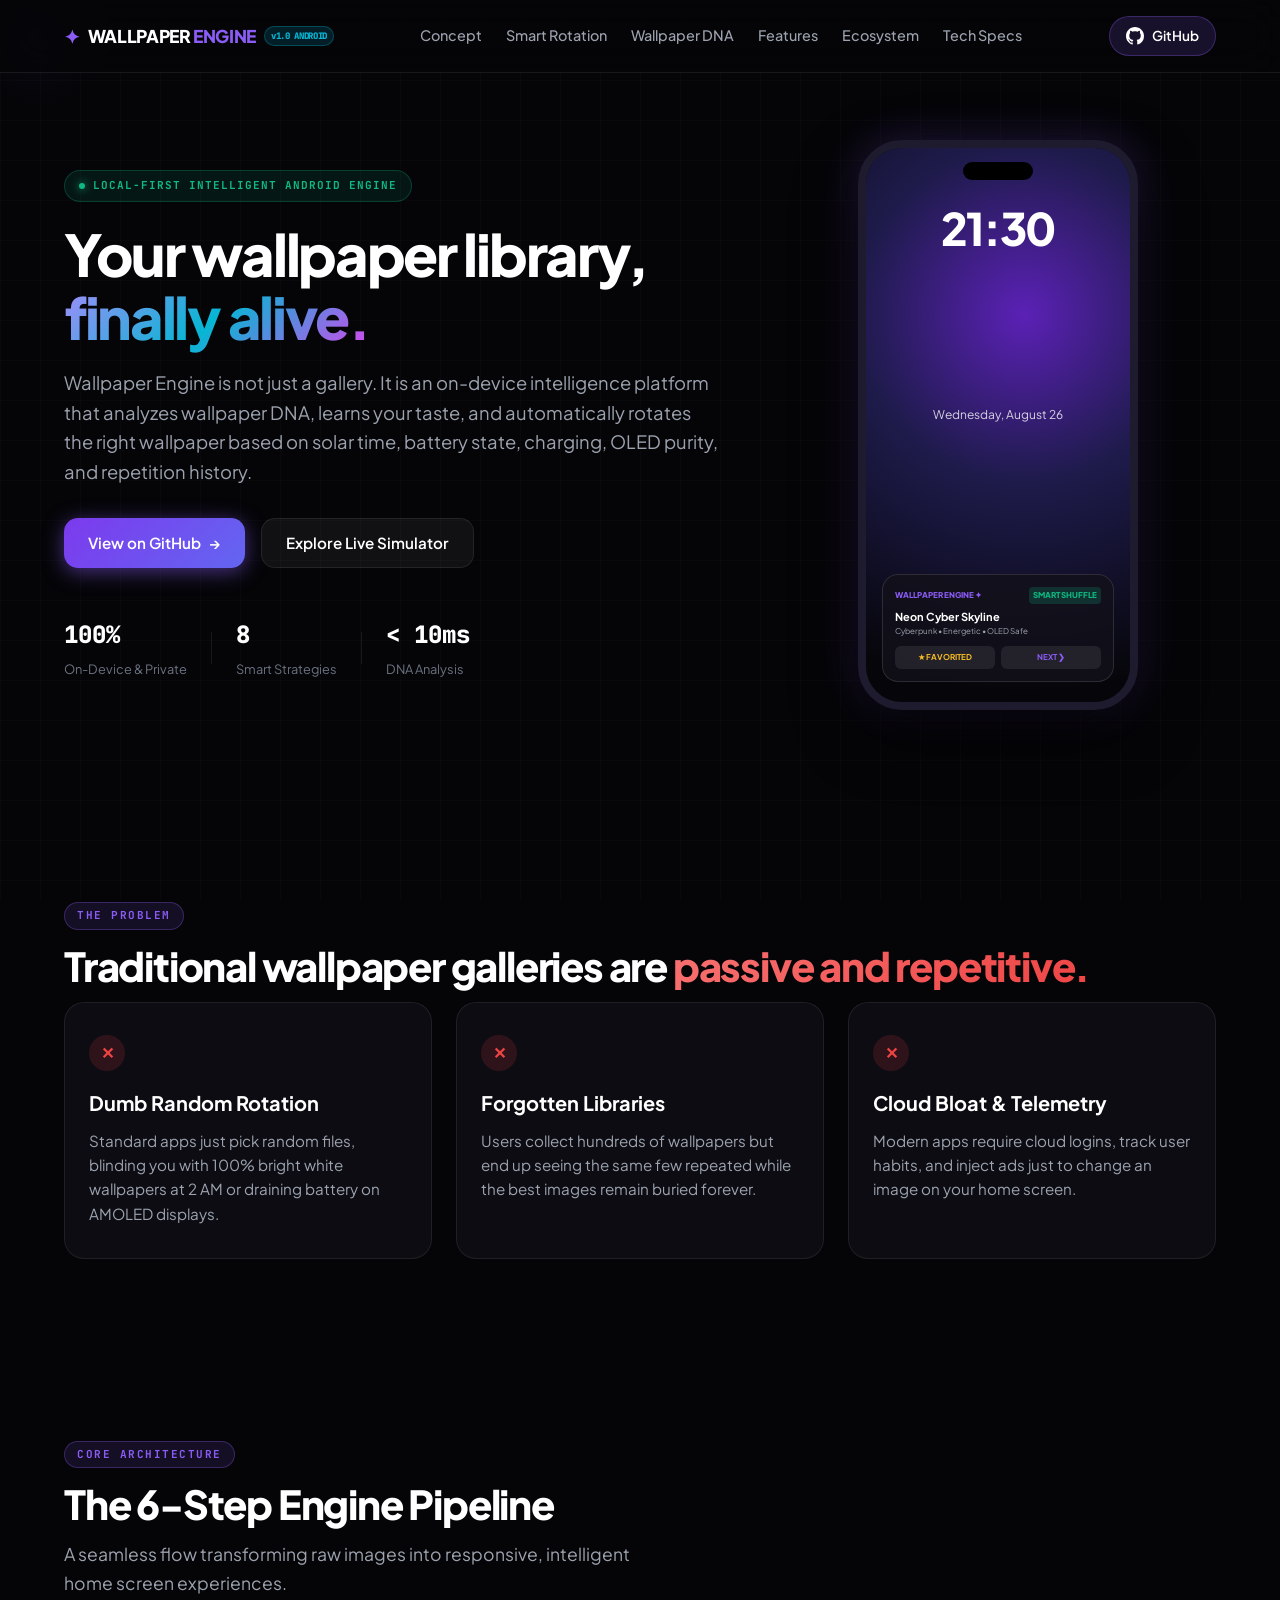
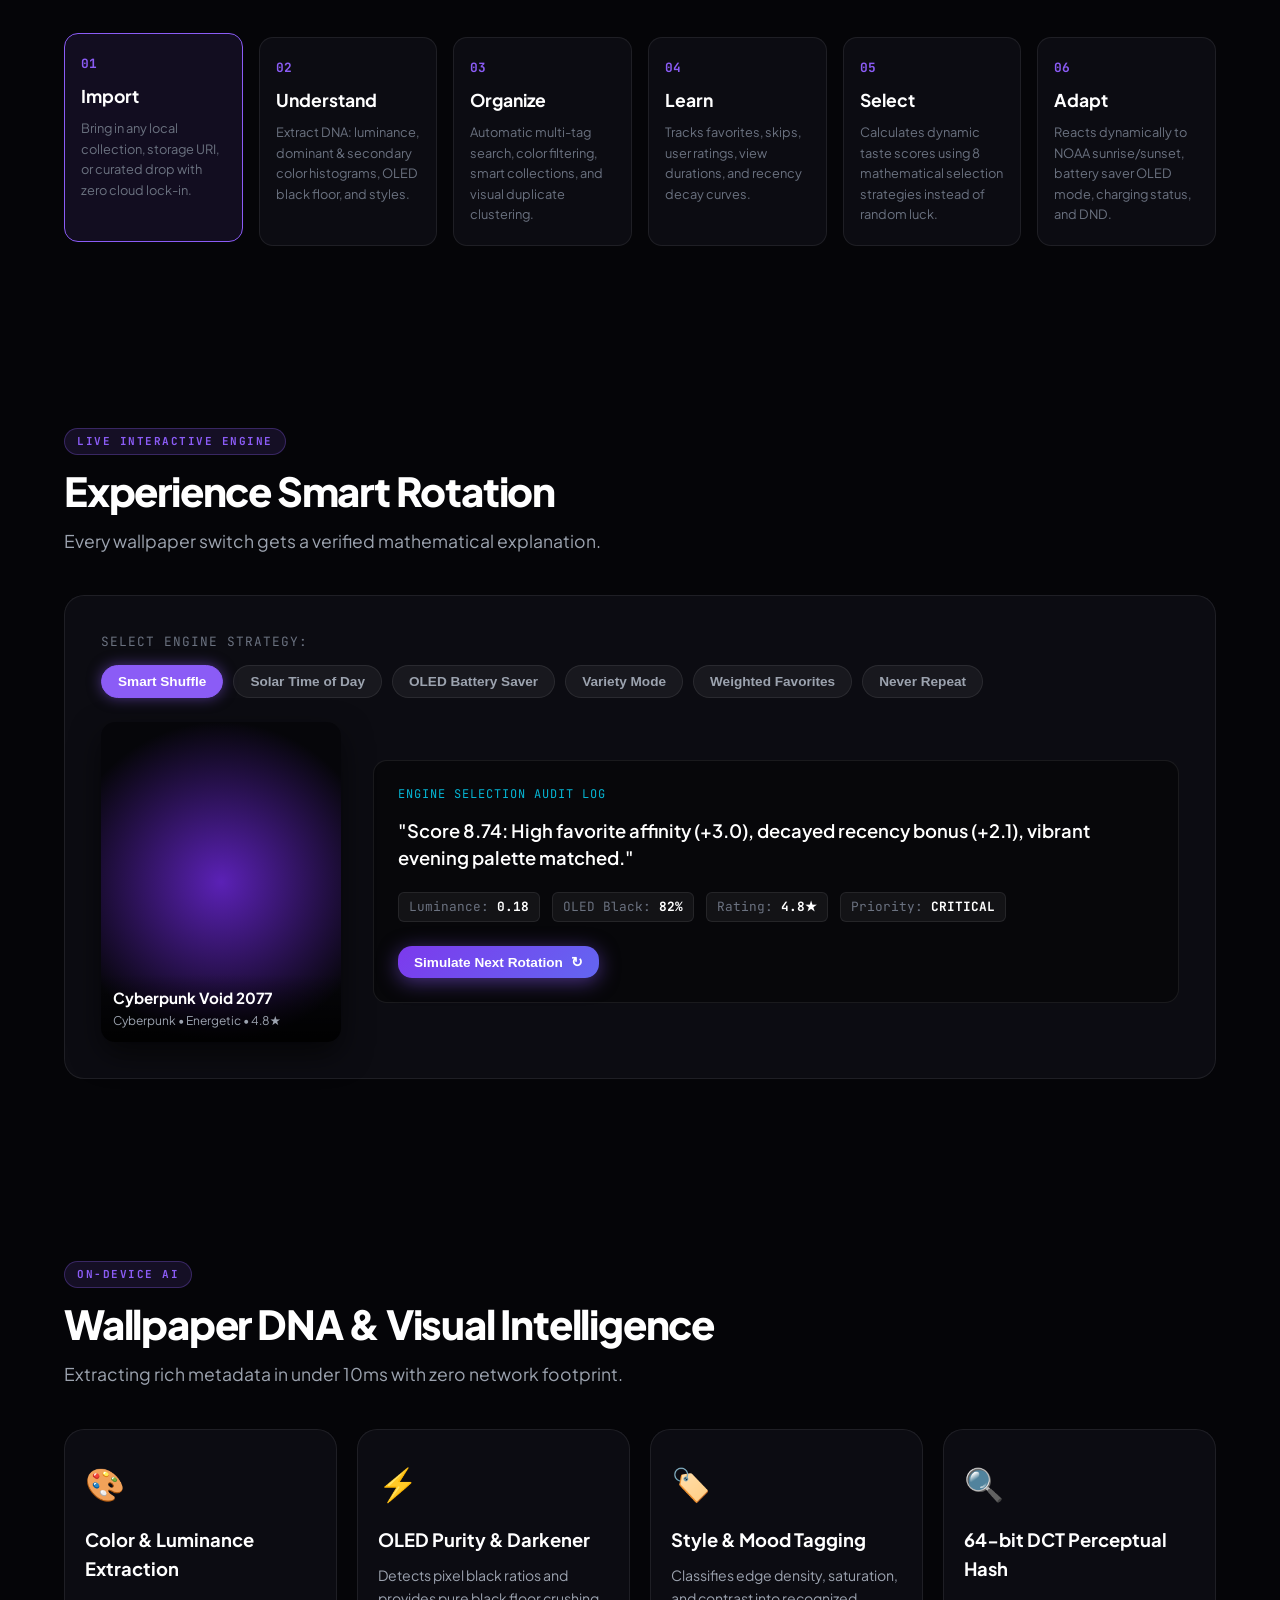
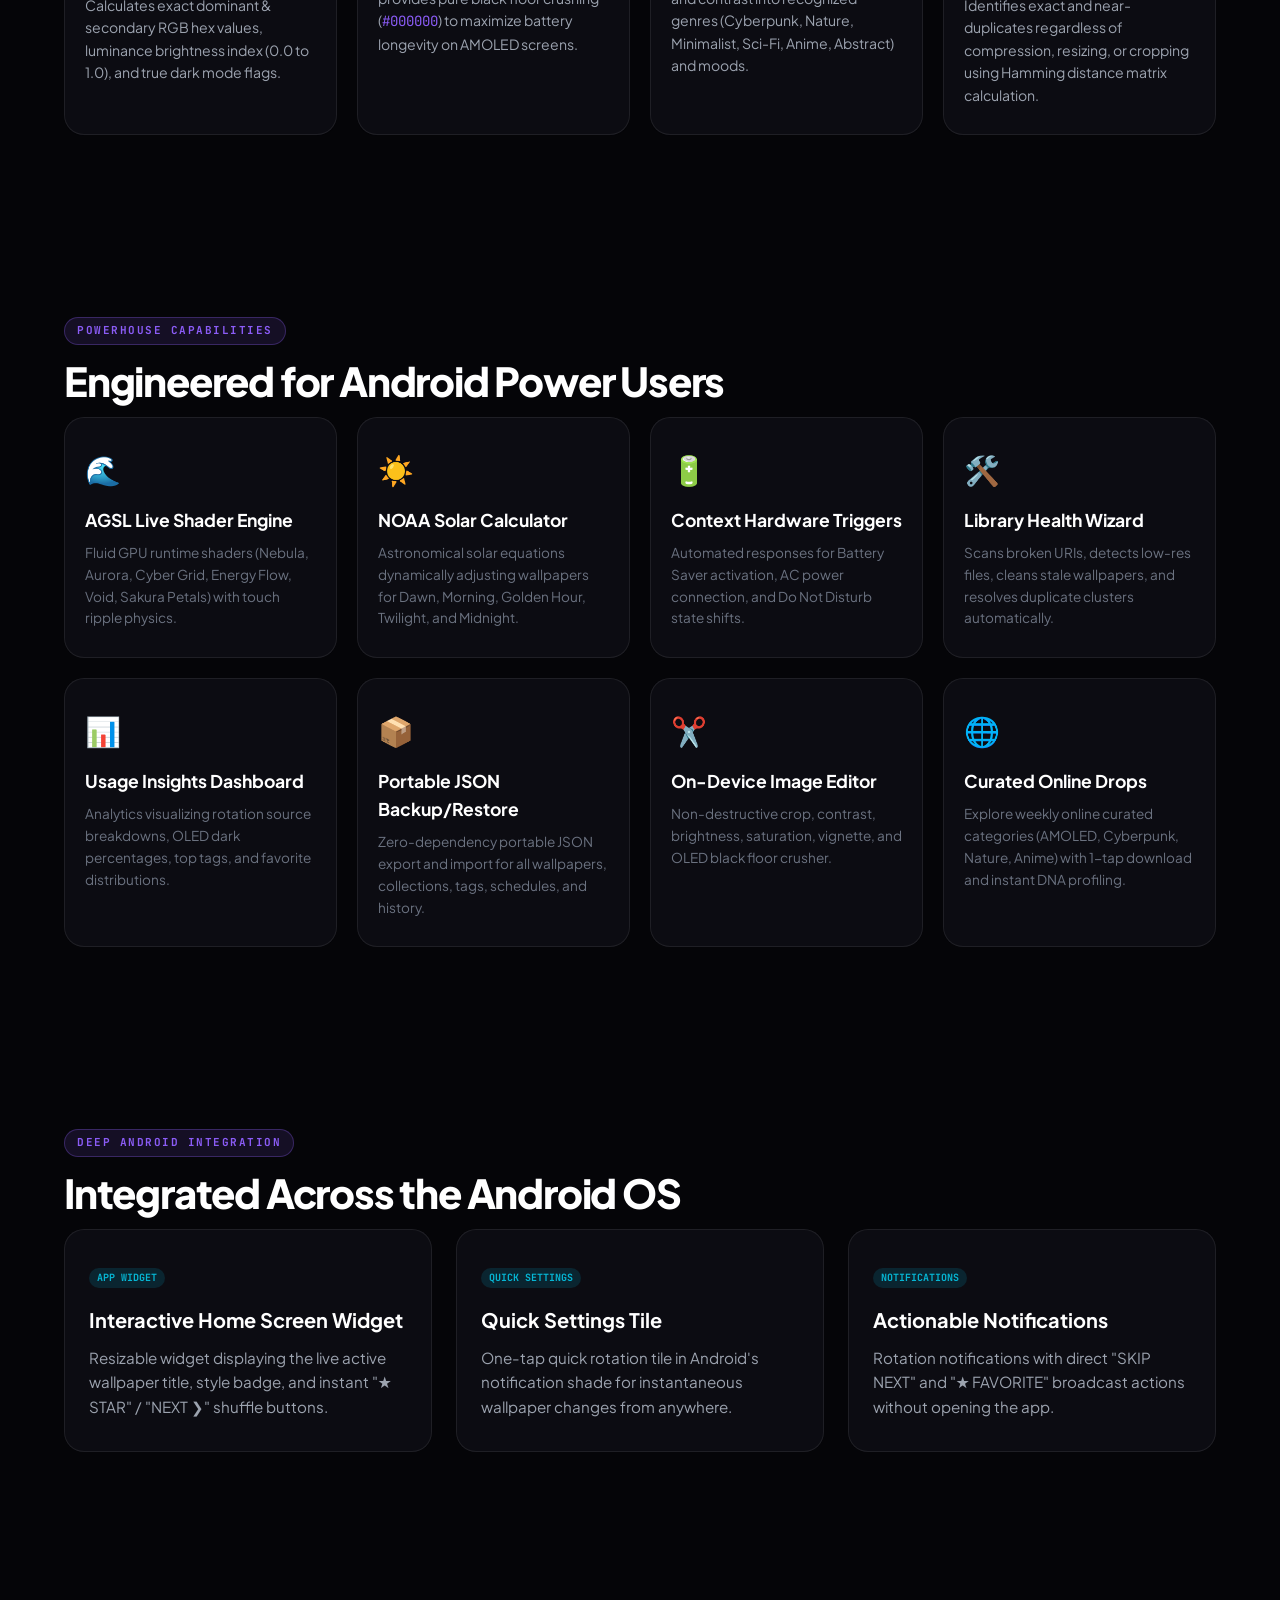
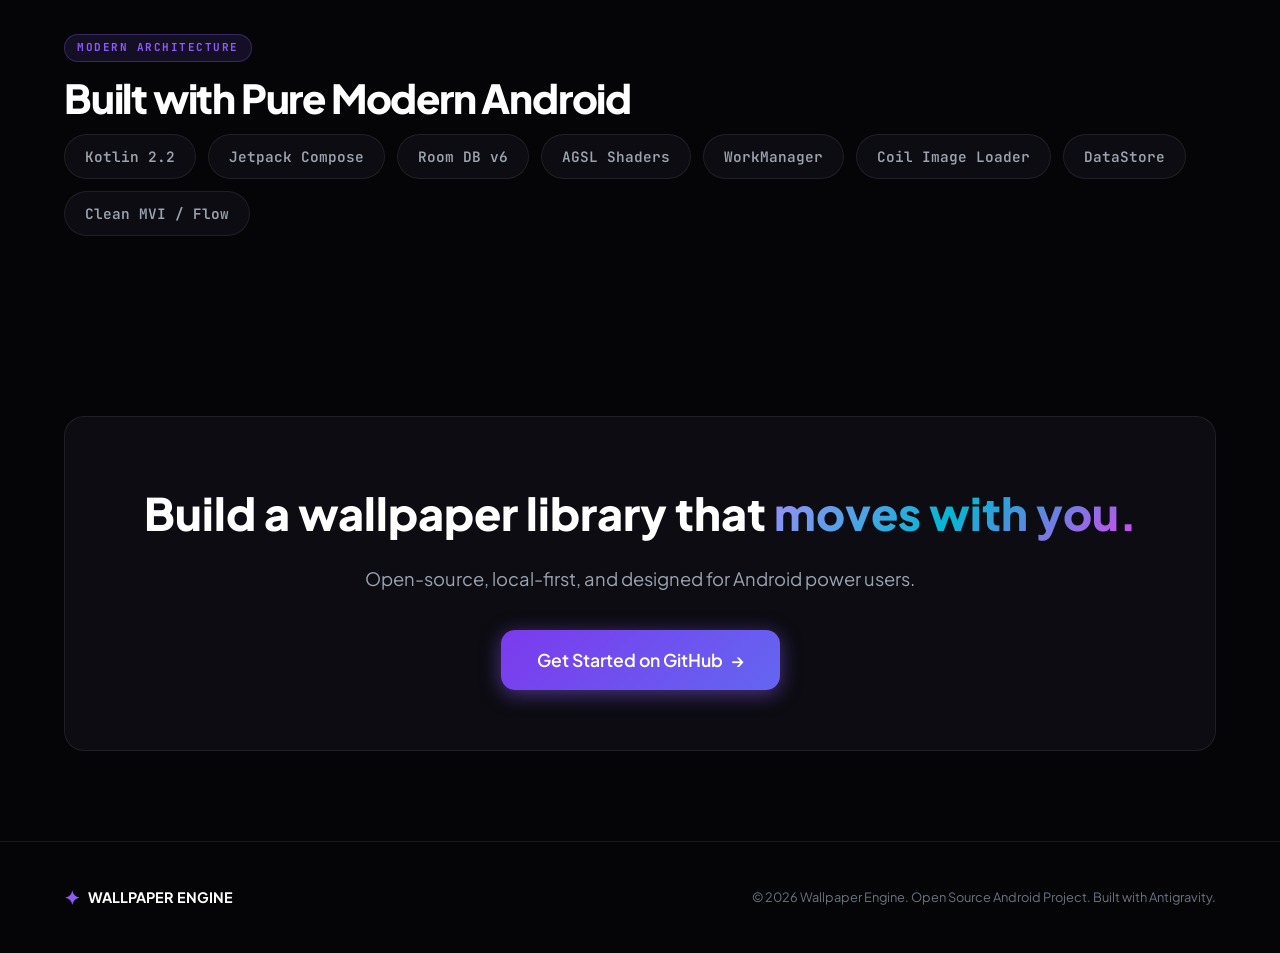
==== website/index.html @ 234ceede "feat: add premium landing website in /website & /docs and on-device editor in Detail screen" ====
<!DOCTYPE html>
<html lang="en">
<head>
    <meta charset="UTF-8">
    <meta name="viewport" content="width=device-width, initial-scale=1.0">
    <title>Wallpaper Engine ✦ Smart Android Wallpaper Automation</title>
    <meta name="description" content="A smart, local-first wallpaper automation engine for Android. Your wallpaper library, finally alive.">
    <link rel="stylesheet" href="styles.css">
    <link rel="preconnect" href="https://fonts.googleapis.com">
    <link rel="preconnect" href="https://fonts.gstatic.com" crossorigin>
    <link href="https://fonts.googleapis.com/css2?family=Plus+Jakarta+Sans:wght@300;400;500;600;700;800&family=JetBrains+Mono:wght@400;500;700&display=swap" rel="stylesheet">
</head>
<body>
    <!-- Background Canvas Shader -->
    <canvas id="bg-canvas"></canvas>
    <div class="grid-overlay"></div>

    <!-- Navigation Header -->
    <header class="navbar">
        <div class="nav-container">
            <a href="#" class="brand">
                <span class="brand-icon">✦</span>
                <span class="brand-text">WALLPAPER <span class="accent-text">ENGINE</span></span>
                <span class="badge-pill">v1.0 ANDROID</span>
            </a>
            <nav class="nav-links">
                <a href="#concept">Concept</a>
                <a href="#simulator">Smart Rotation</a>
                <a href="#dna">Wallpaper DNA</a>
                <a href="#features">Features</a>
                <a href="#ecosystem">Ecosystem</a>
                <a href="#tech">Tech Specs</a>
            </nav>
            <div class="nav-actions">
                <a href="https://github.com/akshar/wallEngine" target="_blank" class="btn btn-nav">
                    <svg width="18" height="18" viewBox="0 0 24 24" fill="currentColor">
                        <path d="M12 0C5.37 0 0 5.37 0 12c0 5.31 3.435 9.795 8.205 11.385.6.105.825-.255.825-.57 0-.285-.015-1.23-.015-2.235-3.015.555-3.795-.735-4.035-1.41-.135-.345-.72-1.41-1.23-1.695-.42-.225-1.02-.78-.015-.795.945-.015 1.62.87 1.845 1.23 1.08 1.815 2.805 1.305 3.495.99.105-.78.42-1.305.765-1.605-2.67-.3-5.46-1.335-5.46-5.925 0-1.305.465-2.385 1.23-3.225-.12-.3-.54-1.53.12-3.18 0 0 1.005-.315 3.3 1.23.96-.27 1.98-.405 3-.405s2.04.135 3 .405c2.295-1.56 3.3-1.23 3.3-1.23.66 1.65.24 2.88.12 3.18.765.84 1.23 1.905 1.23 3.225 0 4.605-2.805 5.625-5.475 5.925.435.375.81 1.095.81 2.22 0 1.605-.015 2.895-.015 3.3 0 .315.225.69.825.57A12.02 12.02 0 0024 12c0-6.63-5.37-12-12-12z"/>
                    </svg>
                    <span>GitHub</span>
                </a>
            </div>
        </div>
    </header>

    <main>
        <!-- Hero Section -->
        <section class="hero-section">
            <div class="hero-container">
                <div class="hero-text-col">
                    <div class="hero-pill">
                        <span class="pulse-dot"></span>
                        LOCAL-FIRST INTELLIGENT ANDROID ENGINE
                    </div>
                    <h1 class="hero-title">
                        Your wallpaper library, <span class="gradient-text">finally alive.</span>
                    </h1>
                    <p class="hero-subtitle">
                        Wallpaper Engine is not just a gallery. It is an on-device intelligence platform that analyzes wallpaper DNA, learns your taste, and automatically rotates the right wallpaper based on solar time, battery state, charging, OLED purity, and repetition history.
                    </p>
                    <div class="hero-cta-group">
                        <a href="https://github.com/akshar/wallEngine" target="_blank" class="btn btn-primary">
                            <span>View on GitHub</span>
                            <span class="btn-arrow">→</span>
                        </a>
                        <a href="#simulator" class="btn btn-secondary">
                            <span>Explore Live Simulator</span>
                        </a>
                    </div>
                    <div class="hero-metric-row">
                        <div class="metric-item">
                            <span class="metric-val">100%</span>
                            <span class="metric-lbl">On-Device & Private</span>
                        </div>
                        <div class="metric-divider"></div>
                        <div class="metric-item">
                            <span class="metric-val">8</span>
                            <span class="metric-lbl">Smart Strategies</span>
                        </div>
                        <div class="metric-divider"></div>
                        <div class="metric-item">
                            <span class="metric-val">&lt; 10ms</span>
                            <span class="metric-lbl">DNA Analysis</span>
                        </div>
                    </div>
                </div>

                <div class="hero-mockup-col">
                    <div class="phone-frame">
                        <div class="phone-speaker"></div>
                        <div class="phone-camera"></div>
                        <div class="phone-screen" id="hero-screen">
                            <div class="screen-wallpaper" id="screen-wallpaper-bg"></div>
                            <div class="screen-content">
                                <div class="screen-clock" id="screen-clock">21:30</div>
                                <div class="screen-date" id="screen-date">Wednesday, August 26</div>
                                <div class="screen-widget-preview">
                                    <div class="widget-top">
                                        <span class="widget-title">WALLPAPER ENGINE ✦</span>
                                        <span class="widget-badge" id="widget-strategy-badge">SMART SHUFFLE</span>
                                    </div>
                                    <div class="widget-name" id="hero-wall-title">Neon Cyber Skyline</div>
                                    <div class="widget-sub" id="hero-wall-sub">Cyberpunk • Energetic • OLED Safe</div>
                                    <div class="widget-btn-row">
                                        <div class="widget-btn">★ FAVORITED</div>
                                        <div class="widget-btn accent">NEXT ❯</div>
                                    </div>
                                </div>
                            </div>
                        </div>
                        <div class="phone-glare"></div>
                    </div>
                </div>
            </div>
        </section>

        <!-- Problem Section -->
        <section class="problem-section">
            <div class="container">
                <div class="section-badge">THE PROBLEM</div>
                <h2 class="section-title">Traditional wallpaper galleries are <span class="gradient-red">passive and repetitive.</span></h2>
                <div class="problem-grid">
                    <div class="glass-card problem-card">
                        <div class="card-icon red">✕</div>
                        <h3>Dumb Random Rotation</h3>
                        <p>Standard apps just pick random files, blinding you with 100% bright white wallpapers at 2 AM or draining battery on AMOLED displays.</p>
                    </div>
                    <div class="glass-card problem-card">
                        <div class="card-icon red">✕</div>
                        <h3>Forgotten Libraries</h3>
                        <p>Users collect hundreds of wallpapers but end up seeing the same few repeated while the best images remain buried forever.</p>
                    </div>
                    <div class="glass-card problem-card">
                        <div class="card-icon red">✕</div>
                        <h3>Cloud Bloat & Telemetry</h3>
                        <p>Modern apps require cloud logins, track user habits, and inject ads just to change an image on your home screen.</p>
                    </div>
                </div>
            </div>
        </section>

        <!-- Core Concept Pipeline -->
        <section id="concept" class="concept-section">
            <div class="container">
                <div class="section-badge">CORE ARCHITECTURE</div>
                <h2 class="section-title">The 6-Step Engine Pipeline</h2>
                <p class="section-sub">A seamless flow transforming raw images into responsive, intelligent home screen experiences.</p>
                <div class="pipeline-grid">
                    <div class="pipeline-step active">
                        <div class="step-num">01</div>
                        <h3>Import</h3>
                        <p>Bring in any local collection, storage URI, or curated drop with zero cloud lock-in.</p>
                    </div>
                    <div class="pipeline-step">
                        <div class="step-num">02</div>
                        <h3>Understand</h3>
                        <p>Extract DNA: luminance, dominant & secondary color histograms, OLED black floor, and styles.</p>
                    </div>
                    <div class="pipeline-step">
                        <div class="step-num">03</div>
                        <h3>Organize</h3>
                        <p>Automatic multi-tag search, color filtering, smart collections, and visual duplicate clustering.</p>
                    </div>
                    <div class="pipeline-step">
                        <div class="step-num">04</div>
                        <h3>Learn</h3>
                        <p>Tracks favorites, skips, user ratings, view durations, and recency decay curves.</p>
                    </div>
                    <div class="pipeline-step">
                        <div class="step-num">05</div>
                        <h3>Select</h3>
                        <p>Calculates dynamic taste scores using 8 mathematical selection strategies instead of random luck.</p>
                    </div>
                    <div class="pipeline-step">
                        <div class="step-num">06</div>
                        <h3>Adapt</h3>
                        <p>Reacts dynamically to NOAA sunrise/sunset, battery saver OLED mode, charging status, and DND.</p>
                    </div>
                </div>
            </div>
        </section>

        <!-- Interactive Smart Rotation Simulator -->
        <section id="simulator" class="simulator-section">
            <div class="container">
                <div class="section-badge">LIVE INTERACTIVE ENGINE</div>
                <h2 class="section-title">Experience Smart Rotation</h2>
                <p class="section-sub">Every wallpaper switch gets a verified mathematical explanation.</p>

                <div class="simulator-box glass-card">
                    <div class="sim-controls">
                        <div class="sim-label">SELECT ENGINE STRATEGY:</div>
                        <div class="strategy-chips" id="strategy-chips">
                            <button class="strat-chip active" data-strat="SMART_SHUFFLE">Smart Shuffle</button>
                            <button class="strat-chip" data-strat="TIME_OF_DAY">Solar Time of Day</button>
                            <button class="strat-chip" data-strat="BATTERY_SAVER">OLED Battery Saver</button>
                            <button class="strat-chip" data-strat="VARIETY">Variety Mode</button>
                            <button class="strat-chip" data-strat="WEIGHTED_FAVORITES">Weighted Favorites</button>
                            <button class="strat-chip" data-strat="NEVER_REPEAT">Never Repeat</button>
                        </div>
                    </div>

                    <div class="sim-display">
                        <div class="sim-wallpaper-card" id="sim-wall-card">
                            <div class="sim-img-wrapper" id="sim-img-bg"></div>
                            <div class="sim-card-info">
                                <div class="sim-title" id="sim-title">Cyberpunk Void 2077</div>
                                <div class="sim-tags" id="sim-tags">Cyberpunk • Energetic • 4.8★</div>
                            </div>
                        </div>

                        <div class="sim-audit-log">
                            <div class="audit-header">ENGINE SELECTION AUDIT LOG</div>
                            <div class="audit-reason" id="sim-reason">
                                "Score 8.74: High favorite affinity (+3.0), decayed recency bonus (+2.1), vibrant evening palette matched."
                            </div>
                            <div class="audit-metrics" id="sim-metrics">
                                <div class="metric-pill"><span>Luminance:</span> <strong id="sim-lum">0.18</strong></div>
                                <div class="metric-pill"><span>OLED Black:</span> <strong id="sim-oled">82%</strong></div>
                                <div class="metric-pill"><span>Rating:</span> <strong id="sim-rate">4.8★</strong></div>
                                <div class="metric-pill"><span>Priority:</span> <strong id="sim-prio">CRITICAL</strong></div>
                            </div>
                            <button class="btn btn-primary btn-sm" id="btn-sim-rotate">
                                <span>Simulate Next Rotation</span>
                                <span>↻</span>
                            </button>
                        </div>
                    </div>
                </div>
            </div>
        </section>

        <!-- Wallpaper DNA Showcase -->
        <section id="dna" class="dna-section">
            <div class="container">
                <div class="section-badge">ON-DEVICE AI</div>
                <h2 class="section-title">Wallpaper DNA & Visual Intelligence</h2>
                <p class="section-sub">Extracting rich metadata in under 10ms with zero network footprint.</p>

                <div class="dna-showcase-grid">
                    <div class="glass-card dna-feature-card">
                        <div class="dna-icon">🎨</div>
                        <h3>Color & Luminance Extraction</h3>
                        <p>Calculates exact dominant & secondary RGB hex values, luminance brightness index (0.0 to 1.0), and true dark mode flags.</p>
                    </div>
                    <div class="glass-card dna-feature-card">
                        <div class="dna-icon">⚡</div>
                        <h3>OLED Purity & Darkener</h3>
                        <p>Detects pixel black ratios and provides pure black floor crushing (<span class="code">#000000</span>) to maximize battery longevity on AMOLED screens.</p>
                    </div>
                    <div class="glass-card dna-feature-card">
                        <div class="dna-icon">🏷️</div>
                        <h3>Style & Mood Tagging</h3>
                        <p>Classifies edge density, saturation, and contrast into recognized genres (Cyberpunk, Nature, Minimalist, Sci-Fi, Anime, Abstract) and moods.</p>
                    </div>
                    <div class="glass-card dna-feature-card">
                        <div class="dna-icon">🔍</div>
                        <h3>64-bit DCT Perceptual Hash</h3>
                        <p>Identifies exact and near-duplicates regardless of compression, resizing, or cropping using Hamming distance matrix calculation.</p>
                    </div>
                </div>
            </div>
        </section>

        <!-- Feature Grid (All 11 Phases) -->
        <section id="features" class="features-section">
            <div class="container">
                <div class="section-badge">POWERHOUSE CAPABILITIES</div>
                <h2 class="section-title">Engineered for Android Power Users</h2>
                <div class="features-grid">
                    <div class="glass-card feature-tile">
                        <div class="tile-icon">🌊</div>
                        <h4>AGSL Live Shader Engine</h4>
                        <p>Fluid GPU runtime shaders (Nebula, Aurora, Cyber Grid, Energy Flow, Void, Sakura Petals) with touch ripple physics.</p>
                    </div>
                    <div class="glass-card feature-tile">
                        <div class="tile-icon">☀️</div>
                        <h4>NOAA Solar Calculator</h4>
                        <p>Astronomical solar equations dynamically adjusting wallpapers for Dawn, Morning, Golden Hour, Twilight, and Midnight.</p>
                    </div>
                    <div class="glass-card feature-tile">
                        <div class="tile-icon">🔋</div>
                        <h4>Context Hardware Triggers</h4>
                        <p>Automated responses for Battery Saver activation, AC power connection, and Do Not Disturb state shifts.</p>
                    </div>
                    <div class="glass-card feature-tile">
                        <div class="tile-icon">🛠️</div>
                        <h4>Library Health Wizard</h4>
                        <p>Scans broken URIs, detects low-res files, cleans stale wallpapers, and resolves duplicate clusters automatically.</p>
                    </div>
                    <div class="glass-card feature-tile">
                        <div class="tile-icon">📊</div>
                        <h4>Usage Insights Dashboard</h4>
                        <p>Analytics visualizing rotation source breakdowns, OLED dark percentages, top tags, and favorite distributions.</p>
                    </div>
                    <div class="glass-card feature-tile">
                        <div class="tile-icon">📦</div>
                        <h4>Portable JSON Backup/Restore</h4>
                        <p>Zero-dependency portable JSON export and import for all wallpapers, collections, tags, schedules, and history.</p>
                    </div>
                    <div class="glass-card feature-tile">
                        <div class="tile-icon">✂️</div>
                        <h4>On-Device Image Editor</h4>
                        <p>Non-destructive crop, contrast, brightness, saturation, vignette, and OLED black floor crusher.</p>
                    </div>
                    <div class="glass-card feature-tile">
                        <div class="tile-icon">🌐</div>
                        <h4>Curated Online Drops</h4>
                        <p>Explore weekly online curated categories (AMOLED, Cyberpunk, Nature, Anime) with 1-tap download and instant DNA profiling.</p>
                    </div>
                </div>
            </div>
        </section>

        <!-- Android Ecosystem Section -->
        <section id="ecosystem" class="ecosystem-section">
            <div class="container">
                <div class="section-badge">DEEP ANDROID INTEGRATION</div>
                <h2 class="section-title">Integrated Across the Android OS</h2>
                <div class="eco-grid">
                    <div class="glass-card eco-card">
                        <div class="eco-badge">APP WIDGET</div>
                        <h3>Interactive Home Screen Widget</h3>
                        <p>Resizable widget displaying the live active wallpaper title, style badge, and instant "★ STAR" / "NEXT ❯" shuffle buttons.</p>
                    </div>
                    <div class="glass-card eco-card">
                        <div class="eco-badge">QUICK SETTINGS</div>
                        <h3>Quick Settings Tile</h3>
                        <p>One-tap quick rotation tile in Android's notification shade for instantaneous wallpaper changes from anywhere.</p>
                    </div>
                    <div class="glass-card eco-card">
                        <div class="eco-badge">NOTIFICATIONS</div>
                        <h3>Actionable Notifications</h3>
                        <p>Rotation notifications with direct "SKIP NEXT" and "★ FAVORITE" broadcast actions without opening the app.</p>
                    </div>
                </div>
            </div>
        </section>

        <!-- Technical Stack -->
        <section id="tech" class="tech-section">
            <div class="container">
                <div class="section-badge">MODERN ARCHITECTURE</div>
                <h2 class="section-title">Built with Pure Modern Android</h2>
                <div class="tech-badges-row">
                    <div class="tech-pill">Kotlin 2.2</div>
                    <div class="tech-pill">Jetpack Compose</div>
                    <div class="tech-pill">Room DB v6</div>
                    <div class="tech-pill">AGSL Shaders</div>
                    <div class="tech-pill">WorkManager</div>
                    <div class="tech-pill">Coil Image Loader</div>
                    <div class="tech-pill">DataStore</div>
                    <div class="tech-pill">Clean MVI / Flow</div>
                </div>
            </div>
        </section>

        <!-- Final CTA -->
        <section class="cta-section">
            <div class="container">
                <div class="cta-box glass-card">
                    <h2 class="cta-title">Build a wallpaper library that <span class="gradient-text">moves with you.</span></h2>
                    <p class="cta-sub">Open-source, local-first, and designed for Android power users.</p>
                    <div class="cta-btn-group">
                        <a href="https://github.com/akshar/wallEngine" target="_blank" class="btn btn-primary btn-large">
                            <span>Get Started on GitHub</span>
                            <span class="btn-arrow">→</span>
                        </a>
                    </div>
                </div>
            </div>
        </section>
    </main>

    <!-- Footer -->
    <footer class="footer">
        <div class="container footer-content">
            <div class="footer-brand">
                <span class="brand-icon">✦</span>
                <span>WALLPAPER ENGINE</span>
            </div>
            <p class="footer-copy">© 2026 Wallpaper Engine. Open Source Android Project. Built with Antigravity.</p>
        </div>
    </footer>

    <script src="app.js"></script>
</body>
</html>
---- website/styles.css ----
/* -------------------------------------------------------------
 * Wallpaper Engine — Premium OLED Landing Page Styles
 * Design: Nothing OS meets Raycast meets Dark Android Gallery
 * ----------------------------------------------------------- */

:root {
    --bg-primary: #050508;
    --bg-surface: rgba(18, 17, 26, 0.65);
    --bg-surface-elevated: rgba(28, 25, 42, 0.75);
    --border-subtle: rgba(255, 255, 255, 0.08);
    --border-glow: rgba(139, 92, 246, 0.35);
    
    --primary: #8B5CF6;
    --primary-glow: rgba(139, 92, 246, 0.5);
    --cyan: #06B6D4;
    --magenta: #D946EF;
    --emerald: #10B981;
    --red: #EF4444;
    
    --text-primary: #FFFFFF;
    --text-secondary: #9CA3AF;
    --text-muted: #6B7280;
    
    --font-main: 'Plus Jakarta Sans', -apple-system, BlinkMacSystemFont, 'Segoe UI', Roboto, sans-serif;
    --font-mono: 'JetBrains Mono', monospace;
    
    --radius-sm: 8px;
    --radius-md: 14px;
    --radius-lg: 20px;
    --radius-xl: 28px;
}

* {
    margin: 0;
    padding: 0;
    box-sizing: border-box;
}

html {
    scroll-behavior: smooth;
    font-family: var(--font-main);
    background-color: var(--bg-primary);
    color: var(--text-primary);
    overflow-x: hidden;
}

body {
    position: relative;
    min-height: 100vh;
    line-height: 1.6;
}

/* Background Canvas & Grid Overlay */
#bg-canvas {
    position: fixed;
    top: 0;
    left: 0;
    width: 100vw;
    height: 100vh;
    z-index: -2;
    pointer-events: none;
}

.grid-overlay {
    position: fixed;
    top: 0;
    left: 0;
    width: 100vw;
    height: 100vh;
    background-image: 
        linear-gradient(rgba(255, 255, 255, 0.02) 1px, transparent 1px),
        linear-gradient(90deg, rgba(255, 255, 255, 0.02) 1px, transparent 1px);
    background-size: 40px 40px;
    z-index: -1;
    pointer-events: none;
}

/* Container */
.container {
    max-width: 1200px;
    margin: 0 auto;
    padding: 0 24px;
}

/* Typography & Badges */
.gradient-text {
    background: linear-gradient(135deg, #A78BFA 0%, #06B6D4 50%, #D946EF 100%);
    -webkit-background-clip: text;
    -webkit-text-fill-color: transparent;
}

.gradient-red {
    background: linear-gradient(135deg, #F87171 0%, #EF4444 100%);
    -webkit-background-clip: text;
    -webkit-text-fill-color: transparent;
}

.accent-text {
    color: var(--primary);
}

.section-badge {
    display: inline-block;
    font-family: var(--font-mono);
    font-size: 11px;
    font-weight: 700;
    letter-spacing: 1.5px;
    color: var(--primary);
    background: rgba(139, 92, 246, 0.12);
    border: 1px solid rgba(139, 92, 246, 0.3);
    padding: 4px 12px;
    border-radius: 20px;
    margin-bottom: 12px;
}

.section-title {
    font-size: 2.5rem;
    font-weight: 800;
    letter-spacing: -0.03em;
    margin-bottom: 12px;
    line-height: 1.2;
}

.section-sub {
    color: var(--text-secondary);
    font-size: 1.1rem;
    max-width: 600px;
    margin-bottom: 40px;
}

/* Glass Card */
.glass-card {
    background: var(--bg-surface);
    backdrop-filter: blur(16px);
    -webkit-backdrop-filter: blur(16px);
    border: 1px solid var(--border-subtle);
    border-radius: var(--radius-lg);
    transition: all 0.3s cubic-bezier(0.16, 1, 0.3, 1);
}

.glass-card:hover {
    border-color: var(--border-glow);
    transform: translateY(-3px);
    box-shadow: 0 12px 30px rgba(0, 0, 0, 0.5), 0 0 20px rgba(139, 92, 246, 0.15);
}

/* Buttons */
.btn {
    display: inline-flex;
    align-items: center;
    justify-content: center;
    gap: 8px;
    font-weight: 600;
    font-size: 0.95rem;
    padding: 12px 24px;
    border-radius: var(--radius-md);
    text-decoration: none;
    cursor: pointer;
    transition: all 0.2s ease;
    border: none;
}

.btn-primary {
    background: linear-gradient(135deg, #7C3AED 0%, #6366F1 100%);
    color: #FFFFFF;
    box-shadow: 0 4px 20px var(--primary-glow);
}

.btn-primary:hover {
    box-shadow: 0 6px 28px rgba(139, 92, 246, 0.7);
    transform: translateY(-2px);
}

.btn-secondary {
    background: rgba(255, 255, 255, 0.05);
    color: var(--text-primary);
    border: 1px solid var(--border-subtle);
}

.btn-secondary:hover {
    background: rgba(255, 255, 255, 0.1);
    border-color: rgba(255, 255, 255, 0.2);
}

.btn-nav {
    background: rgba(139, 92, 246, 0.15);
    border: 1px solid rgba(139, 92, 246, 0.3);
    color: var(--text-primary);
    padding: 8px 16px;
    font-size: 0.85rem;
    border-radius: 20px;
}

.btn-sm {
    padding: 8px 16px;
    font-size: 0.85rem;
}

.btn-large {
    padding: 16px 36px;
    font-size: 1.1rem;
}

/* Header & Navbar */
.navbar {
    position: fixed;
    top: 0;
    left: 0;
    width: 100%;
    z-index: 100;
    background: rgba(5, 5, 8, 0.8);
    backdrop-filter: blur(20px);
    border-bottom: 1px solid var(--border-subtle);
}

.nav-container {
    max-width: 1200px;
    margin: 0 auto;
    padding: 16px 24px;
    display: flex;
    align-items: center;
    justify-content: space-between;
}

.brand {
    display: flex;
    align-items: center;
    gap: 8px;
    text-decoration: none;
    color: var(--text-primary);
    font-weight: 800;
    font-size: 1.1rem;
    letter-spacing: -0.02em;
}

.brand-icon {
    color: var(--primary);
    font-size: 1.2rem;
    animation: spinSlow 12s linear infinite;
}

.badge-pill {
    font-family: var(--font-mono);
    font-size: 9px;
    background: rgba(6, 182, 212, 0.15);
    border: 1px solid rgba(6, 182, 212, 0.3);
    color: var(--cyan);
    padding: 2px 6px;
    border-radius: 12px;
}

.nav-links {
    display: flex;
    gap: 24px;
}

.nav-links a {
    color: var(--text-secondary);
    text-decoration: none;
    font-size: 0.9rem;
    font-weight: 500;
    transition: color 0.2s;
}

.nav-links a:hover {
    color: var(--text-primary);
}

/* Hero Section */
.hero-section {
    padding-top: 140px;
    padding-bottom: 100px;
}

.hero-container {
    max-width: 1200px;
    margin: 0 auto;
    padding: 0 24px;
    display: grid;
    grid-template-columns: 1.2fr 0.8fr;
    gap: 60px;
    align-items: center;
}

.hero-pill {
    display: inline-flex;
    align-items: center;
    gap: 8px;
    font-family: var(--font-mono);
    font-size: 11px;
    font-weight: 700;
    letter-spacing: 1px;
    color: var(--emerald);
    background: rgba(16, 185, 129, 0.1);
    border: 1px solid rgba(16, 185, 129, 0.25);
    padding: 6px 14px;
    border-radius: 20px;
    margin-bottom: 20px;
}

.pulse-dot {
    width: 6px;
    height: 6px;
    border-radius: 50%;
    background: var(--emerald);
    box-shadow: 0 0 8px var(--emerald);
    animation: pulse 2s infinite;
}

.hero-title {
    font-size: 3.6rem;
    font-weight: 800;
    letter-spacing: -0.04em;
    line-height: 1.1;
    margin-bottom: 20px;
}

.hero-subtitle {
    font-size: 1.15rem;
    color: var(--text-secondary);
    line-height: 1.6;
    margin-bottom: 32px;
}

.hero-cta-group {
    display: flex;
    gap: 16px;
    margin-bottom: 48px;
}

.hero-metric-row {
    display: flex;
    align-items: center;
    gap: 24px;
}

.metric-val {
    display: block;
    font-family: var(--font-mono);
    font-size: 1.5rem;
    font-weight: 800;
    color: var(--text-primary);
}

.metric-lbl {
    font-size: 0.8rem;
    color: var(--text-muted);
}

.metric-divider {
    width: 1px;
    height: 32px;
    background: var(--border-subtle);
}

/* Floating 3D Phone Mockup */
.hero-mockup-col {
    display: flex;
    justify-content: center;
}

.phone-frame {
    width: 280px;
    height: 570px;
    background: #0D0C15;
    border: 8px solid #1E1B2E;
    border-radius: 44px;
    box-shadow: 
        0 25px 60px rgba(0, 0, 0, 0.8),
        0 0 40px rgba(139, 92, 246, 0.25);
    position: relative;
    overflow: hidden;
    animation: floatPhone 6s ease-in-out infinite;
}

.phone-camera {
    position: absolute;
    top: 14px;
    left: 50%;
    transform: translateX(-50%);
    width: 70px;
    height: 18px;
    background: #000;
    border-radius: 12px;
    z-index: 20;
}

.phone-screen {
    width: 100%;
    height: 100%;
    position: relative;
    display: flex;
    flex-direction: column;
    justify-content: space-between;
    padding: 44px 16px 20px 16px;
}

.screen-wallpaper {
    position: absolute;
    top: 0;
    left: 0;
    width: 100%;
    height: 100%;
    background: radial-gradient(circle at 60% 30%, #5B21B6 0%, #1E1B4B 40%, #06060A 90%);
    transition: all 1s ease-in-out;
    z-index: 1;
}

.screen-content {
    position: relative;
    z-index: 10;
    display: flex;
    flex-direction: column;
    height: 100%;
    justify-content: space-between;
}

.screen-clock {
    font-size: 2.8rem;
    font-weight: 800;
    letter-spacing: -0.04em;
    color: #FFF;
    text-align: center;
}

.screen-date {
    font-size: 0.75rem;
    color: rgba(255, 255, 255, 0.8);
    text-align: center;
    margin-top: -8px;
}

.screen-widget-preview {
    background: rgba(18, 17, 26, 0.85);
    backdrop-filter: blur(10px);
    border: 1px solid rgba(255, 255, 255, 0.12);
    border-radius: 16px;
    padding: 12px;
}

.widget-top {
    display: flex;
    justify-content: space-between;
    align-items: center;
    font-size: 8px;
    font-weight: 800;
    margin-bottom: 4px;
}

.widget-title {
    color: var(--primary);
}

.widget-badge {
    color: var(--emerald);
    background: rgba(16, 185, 129, 0.2);
    padding: 2px 4px;
    border-radius: 4px;
}

.widget-name {
    font-size: 11px;
    font-weight: 700;
    color: #FFF;
}

.widget-sub {
    font-size: 8px;
    color: #9CA3AF;
    margin-bottom: 8px;
}

.widget-btn-row {
    display: flex;
    gap: 6px;
}

.widget-btn {
    flex: 1;
    text-align: center;
    font-size: 8px;
    font-weight: 700;
    background: rgba(255, 255, 255, 0.08);
    padding: 5px;
    border-radius: 6px;
    color: #FBBF24;
}

.widget-btn.accent {
    color: var(--primary);
}

/* Sections */
section {
    padding: 90px 0;
}

/* Problem Section */
.problem-grid {
    display: grid;
    grid-template-columns: repeat(3, 1fr);
    gap: 24px;
}

.problem-card {
    padding: 32px 24px;
}

.card-icon.red {
    width: 36px;
    height: 36px;
    border-radius: 50%;
    background: rgba(239, 68, 68, 0.15);
    color: var(--red);
    display: flex;
    align-items: center;
    justify-content: center;
    font-weight: 800;
    margin-bottom: 16px;
}

.problem-card h3 {
    font-size: 1.25rem;
    margin-bottom: 10px;
}

.problem-card p {
    color: var(--text-secondary);
    font-size: 0.95rem;
}

/* Pipeline Flow */
.pipeline-grid {
    display: grid;
    grid-template-columns: repeat(6, 1fr);
    gap: 16px;
}

.pipeline-step {
    background: var(--bg-surface);
    border: 1px solid var(--border-subtle);
    border-radius: var(--radius-md);
    padding: 20px 16px;
    transition: all 0.3s;
}

.pipeline-step.active, .pipeline-step:hover {
    border-color: var(--primary);
    background: rgba(139, 92, 246, 0.1);
    transform: translateY(-4px);
}

.step-num {
    font-family: var(--font-mono);
    font-size: 0.8rem;
    color: var(--primary);
    font-weight: 700;
    margin-bottom: 8px;
}

.pipeline-step h3 {
    font-size: 1.1rem;
    margin-bottom: 8px;
}

.pipeline-step p {
    font-size: 0.8rem;
    color: var(--text-muted);
}

/* Simulator Section */
.simulator-box {
    padding: 36px;
}

.sim-controls {
    margin-bottom: 24px;
}

.sim-label {
    font-family: var(--font-mono);
    font-size: 0.8rem;
    color: var(--text-muted);
    margin-bottom: 12px;
    letter-spacing: 1px;
}

.strategy-chips {
    display: flex;
    flex-wrap: wrap;
    gap: 10px;
}

.strat-chip {
    background: rgba(255, 255, 255, 0.05);
    border: 1px solid var(--border-subtle);
    color: var(--text-secondary);
    padding: 8px 16px;
    border-radius: 20px;
    font-size: 0.85rem;
    font-weight: 600;
    cursor: pointer;
    transition: all 0.2s;
}

.strat-chip.active, .strat-chip:hover {
    background: var(--primary);
    border-color: var(--primary);
    color: #FFF;
    box-shadow: 0 0 14px var(--primary-glow);
}

.sim-display {
    display: grid;
    grid-template-columns: 240px 1fr;
    gap: 32px;
    align-items: center;
}

.sim-wallpaper-card {
    height: 320px;
    border-radius: var(--radius-md);
    overflow: hidden;
    position: relative;
    box-shadow: 0 12px 30px rgba(0, 0, 0, 0.6);
}

.sim-img-wrapper {
    width: 100%;
    height: 100%;
    background: radial-gradient(circle, #5B21B6 0%, #06060A 80%);
    transition: all 0.8s ease;
}

.sim-card-info {
    position: absolute;
    bottom: 0;
    left: 0;
    width: 100%;
    padding: 12px;
    background: linear-gradient(transparent, rgba(0, 0, 0, 0.9));
}

.sim-title {
    font-size: 0.95rem;
    font-weight: 700;
}

.sim-tags {
    font-size: 0.75rem;
    color: #9CA3AF;
}

.sim-audit-log {
    background: rgba(0, 0, 0, 0.4);
    border: 1px solid var(--border-subtle);
    border-radius: var(--radius-md);
    padding: 24px;
}

.audit-header {
    font-family: var(--font-mono);
    font-size: 0.75rem;
    color: var(--cyan);
    letter-spacing: 1px;
    margin-bottom: 12px;
}

.audit-reason {
    font-size: 1.15rem;
    font-weight: 600;
    color: var(--text-primary);
    margin-bottom: 20px;
    line-height: 1.5;
}

.audit-metrics {
    display: flex;
    gap: 12px;
    flex-wrap: wrap;
    margin-bottom: 24px;
}

.metric-pill {
    background: rgba(255, 255, 255, 0.05);
    border: 1px solid var(--border-subtle);
    padding: 4px 10px;
    border-radius: 6px;
    font-size: 0.8rem;
    font-family: var(--font-mono);
}

.metric-pill span {
    color: var(--text-muted);
}

/* DNA Showcase */
.dna-showcase-grid {
    display: grid;
    grid-template-columns: repeat(4, 1fr);
    gap: 20px;
}

.dna-feature-card {
    padding: 28px 20px;
}

.dna-icon {
    font-size: 2rem;
    margin-bottom: 16px;
}

.dna-feature-card h3 {
    font-size: 1.15rem;
    margin-bottom: 10px;
}

.dna-feature-card p {
    color: var(--text-secondary);
    font-size: 0.88rem;
}

.code {
    font-family: var(--font-mono);
    color: var(--primary);
}

/* Feature Grid */
.features-grid {
    display: grid;
    grid-template-columns: repeat(4, 1fr);
    gap: 20px;
}

.feature-tile {
    padding: 28px 20px;
}

.tile-icon {
    font-size: 1.8rem;
    margin-bottom: 14px;
}

.feature-tile h4 {
    font-size: 1.1rem;
    margin-bottom: 8px;
}

.feature-tile p {
    font-size: 0.85rem;
    color: var(--text-muted);
}

/* Android Ecosystem */
.eco-grid {
    display: grid;
    grid-template-columns: repeat(3, 1fr);
    gap: 24px;
}

.eco-card {
    padding: 32px 24px;
}

.eco-badge {
    font-family: var(--font-mono);
    font-size: 10px;
    font-weight: 700;
    color: var(--cyan);
    background: rgba(6, 182, 212, 0.15);
    padding: 2px 8px;
    border-radius: 10px;
    display: inline-block;
    margin-bottom: 16px;
}

.eco-card h3 {
    font-size: 1.25rem;
    margin-bottom: 10px;
}

.eco-card p {
    color: var(--text-secondary);
    font-size: 0.95rem;
}

/* Tech Badges */
.tech-badges-row {
    display: flex;
    flex-wrap: wrap;
    gap: 12px;
}

.tech-pill {
    background: var(--bg-surface);
    border: 1px solid var(--border-subtle);
    padding: 10px 20px;
    border-radius: 30px;
    font-family: var(--font-mono);
    font-size: 0.9rem;
    font-weight: 600;
    color: var(--text-secondary);
    transition: all 0.2s;
}

.tech-pill:hover {
    color: var(--text-primary);
    border-color: var(--primary);
    background: rgba(139, 92, 246, 0.1);
}

/* Final CTA */
.cta-box {
    padding: 60px 40px;
    text-align: center;
}

.cta-title {
    font-size: 2.8rem;
    font-weight: 800;
    margin-bottom: 16px;
}

.cta-sub {
    color: var(--text-secondary);
    font-size: 1.15rem;
    margin-bottom: 36px;
}

.cta-btn-group {
    display: flex;
    justify-content: center;
}

/* Footer */
.footer {
    padding: 40px 0;
    border-top: 1px solid var(--border-subtle);
}

.footer-content {
    display: flex;
    justify-content: space-between;
    align-items: center;
}

.footer-brand {
    display: flex;
    align-items: center;
    gap: 8px;
    font-weight: 700;
    font-size: 0.9rem;
}

.footer-copy {
    color: var(--text-muted);
    font-size: 0.8rem;
}

/* Keyframes */
@keyframes pulse {
    0%, 100% { transform: scale(1); opacity: 1; }
    50% { transform: scale(1.3); opacity: 0.6; }
}

@keyframes floatPhone {
    0%, 100% { transform: translateY(0) rotate(0deg); }
    50% { transform: translateY(-12px) rotate(1deg); }
}

@keyframes spinSlow {
    from { transform: rotate(0deg); }
    to { transform: rotate(360deg); }
}

/* Responsiveness */
@media (max-width: 992px) {
    .hero-container {
        grid-template-columns: 1fr;
        text-align: center;
    }
    .hero-cta-group {
        justify-content: center;
    }
    .hero-metric-row {
        justify-content: center;
    }
    .pipeline-grid {
        grid-template-columns: repeat(3, 1fr);
    }
    .problem-grid, .eco-grid {
        grid-template-columns: 1fr;
    }
    .dna-showcase-grid, .features-grid {
        grid-template-columns: repeat(2, 1fr);
    }
    .sim-display {
        grid-template-columns: 1fr;
    }
}

@media (max-width: 600px) {
    .hero-title {
        font-size: 2.5rem;
    }
    .nav-links {
        display: none;
    }
    .pipeline-grid, .dna-showcase-grid, .features-grid {
        grid-template-columns: 1fr;
    }
    .footer-content {
        flex-direction: column;
        gap: 16px;
        text-align: center;
    }
}
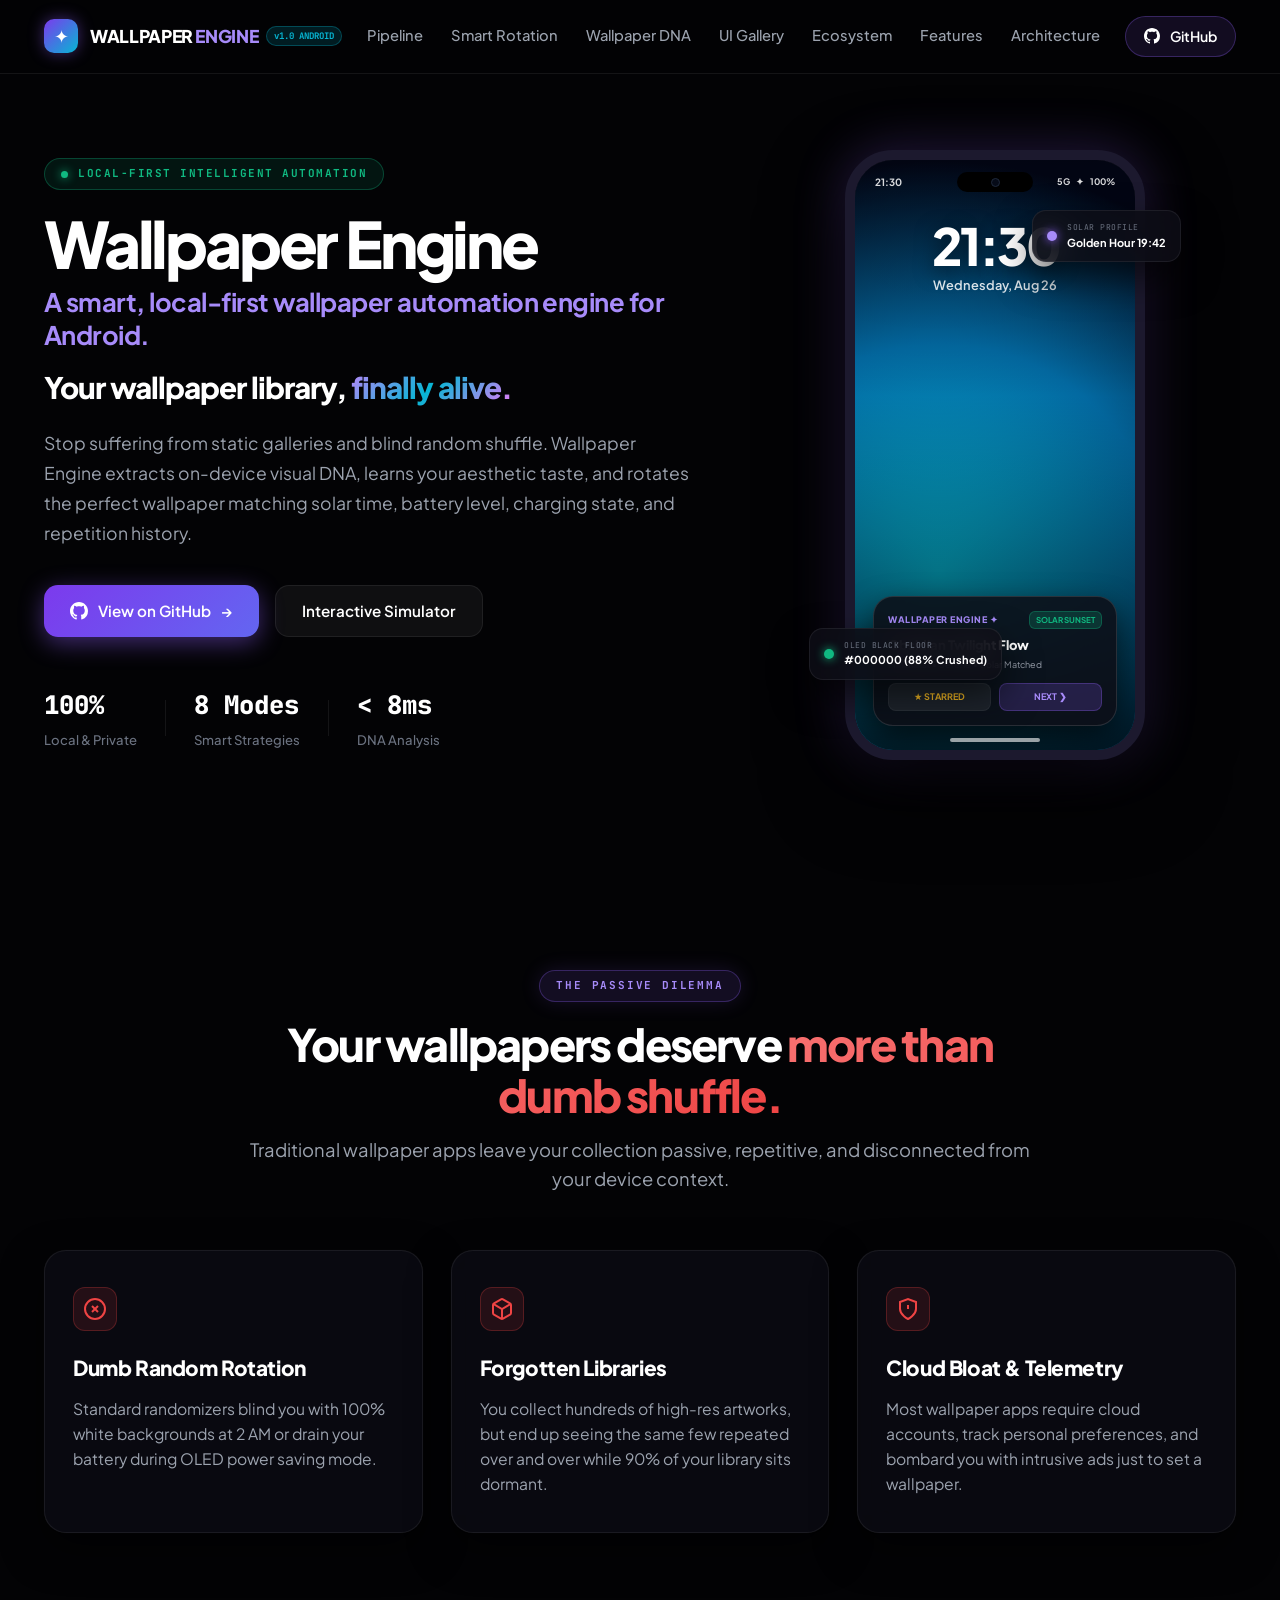
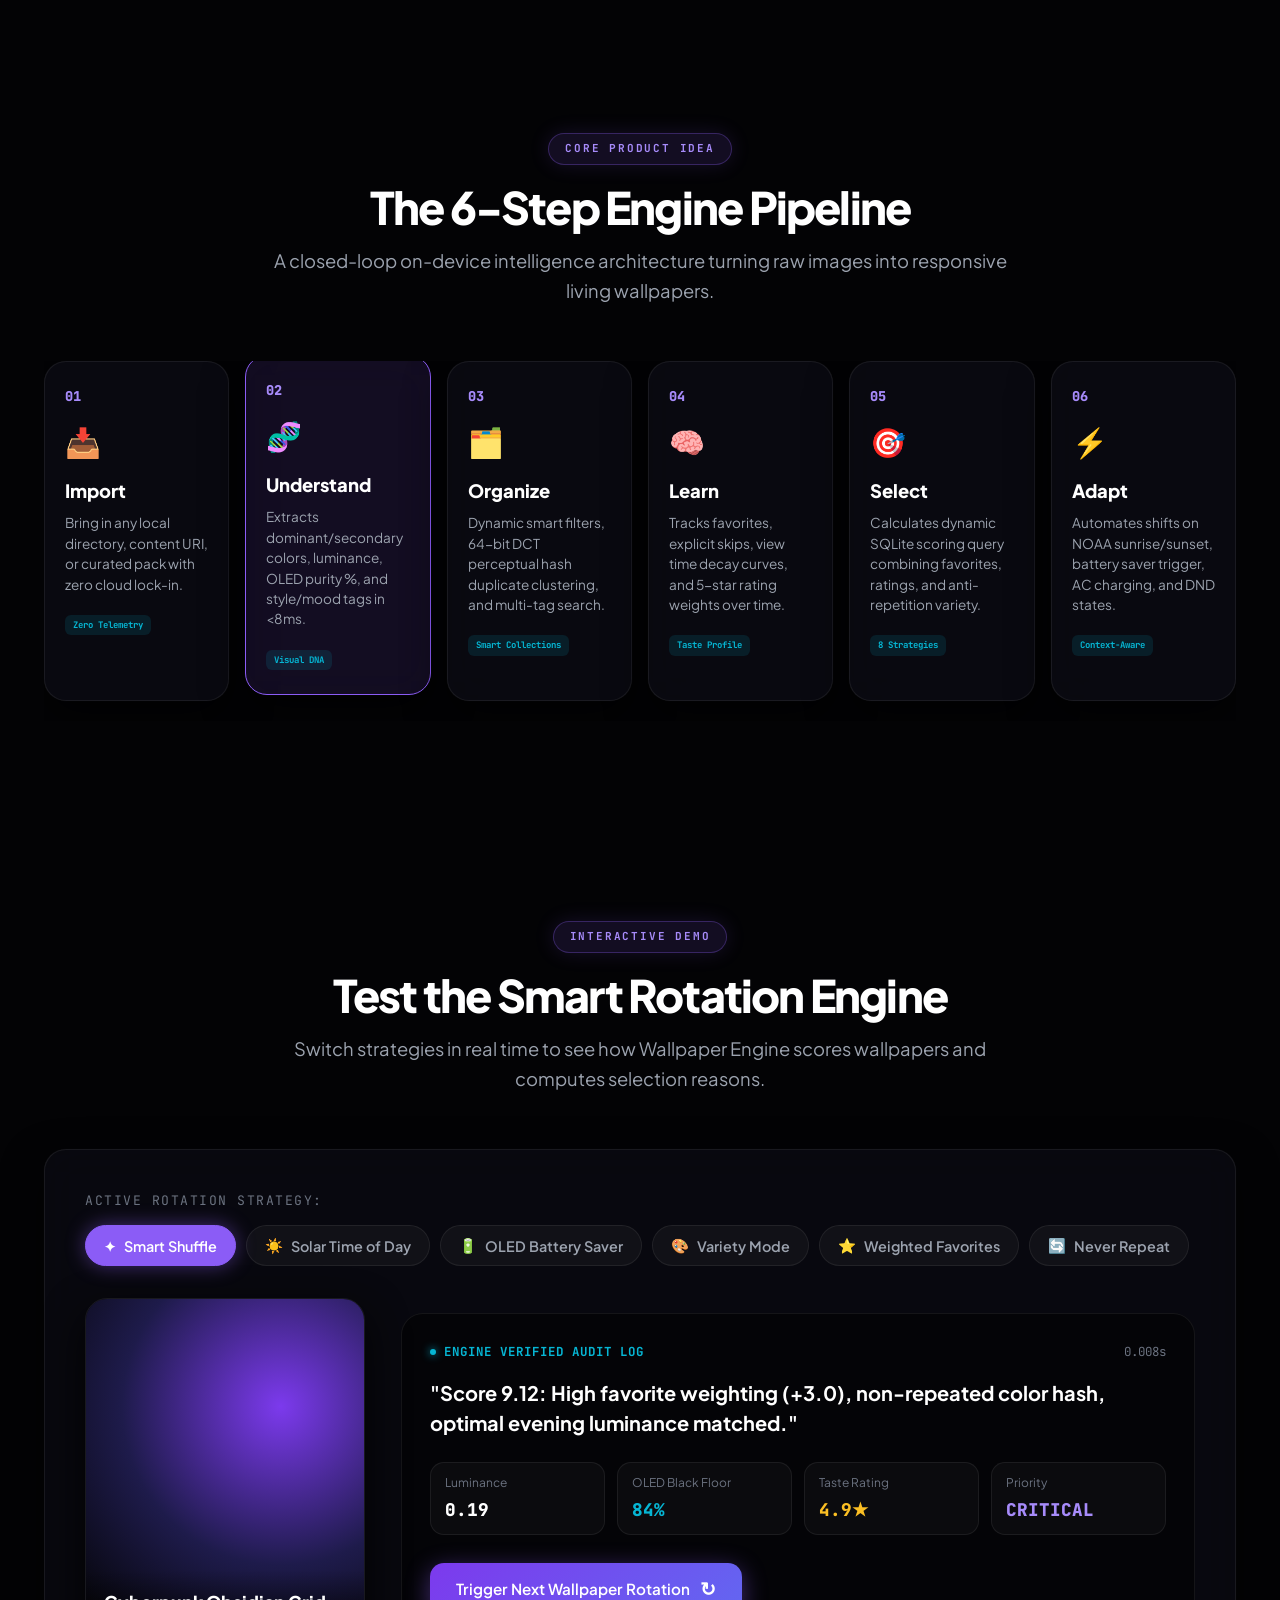
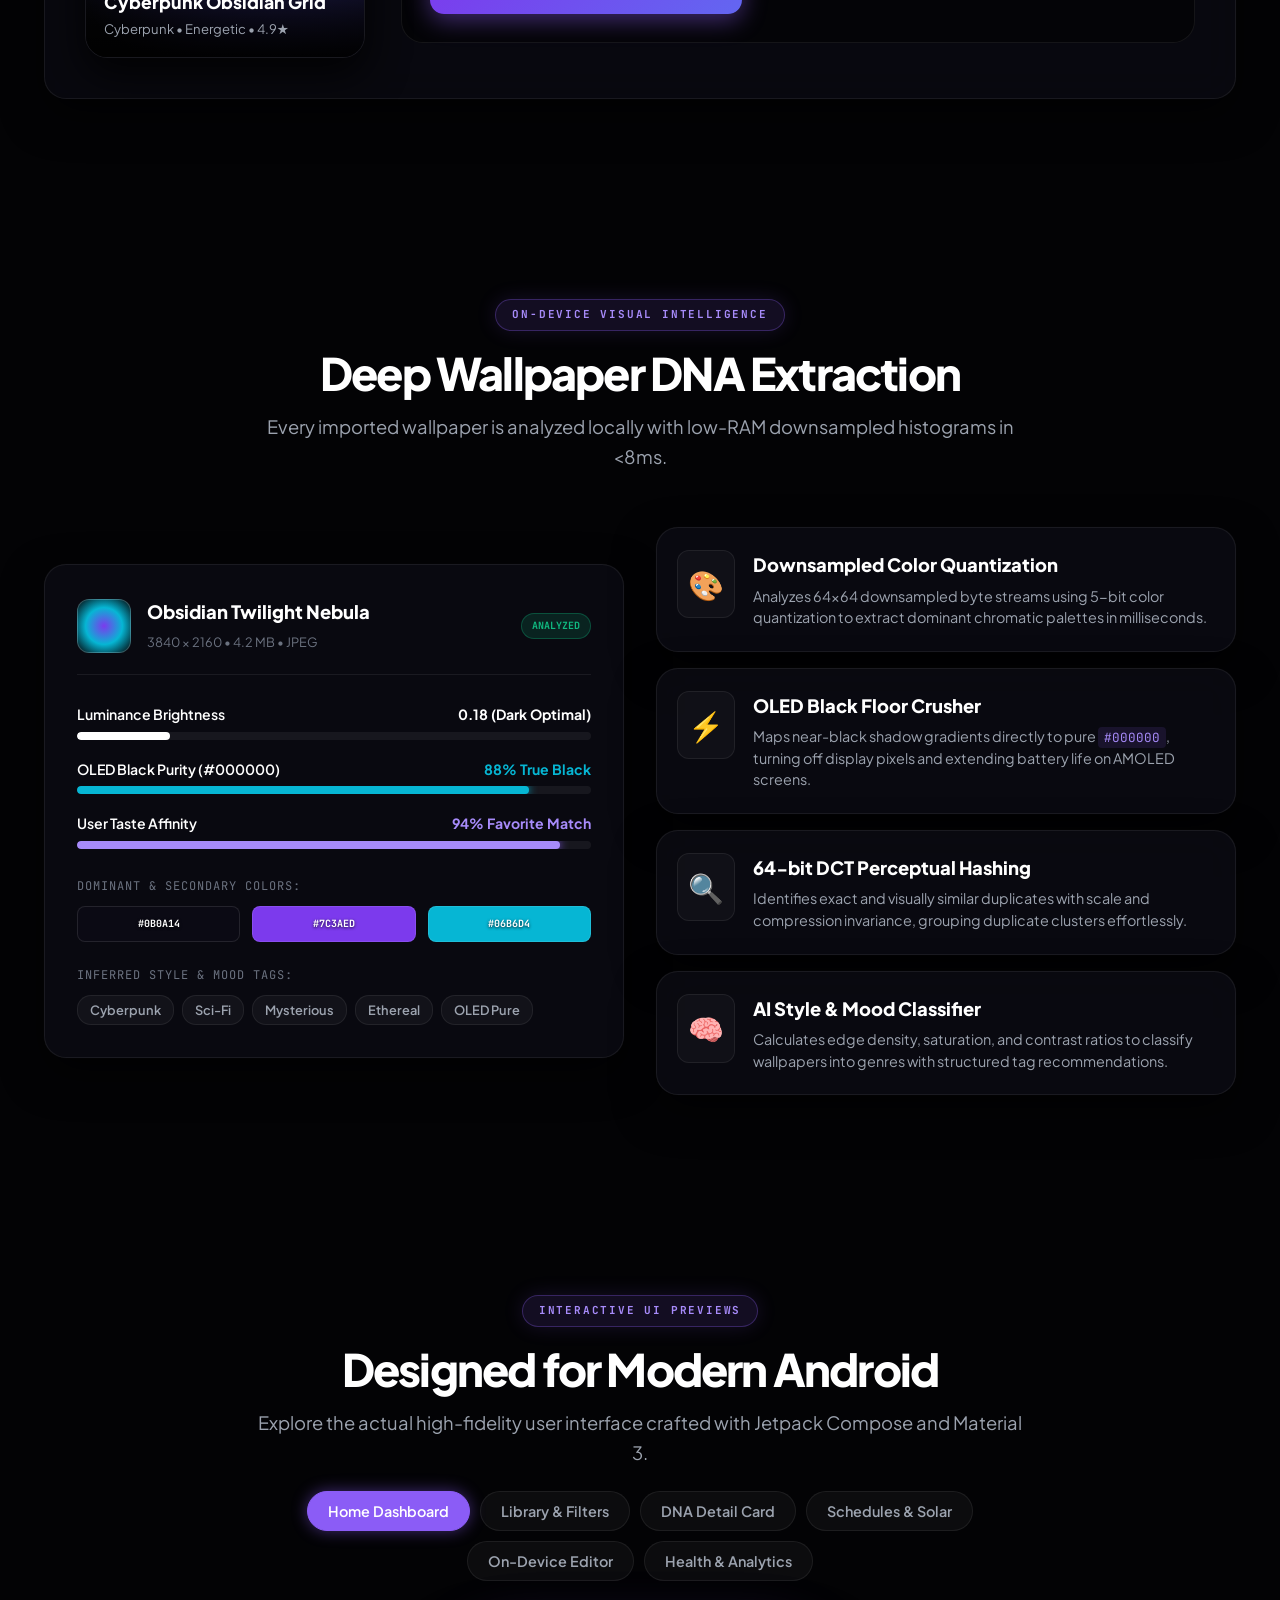
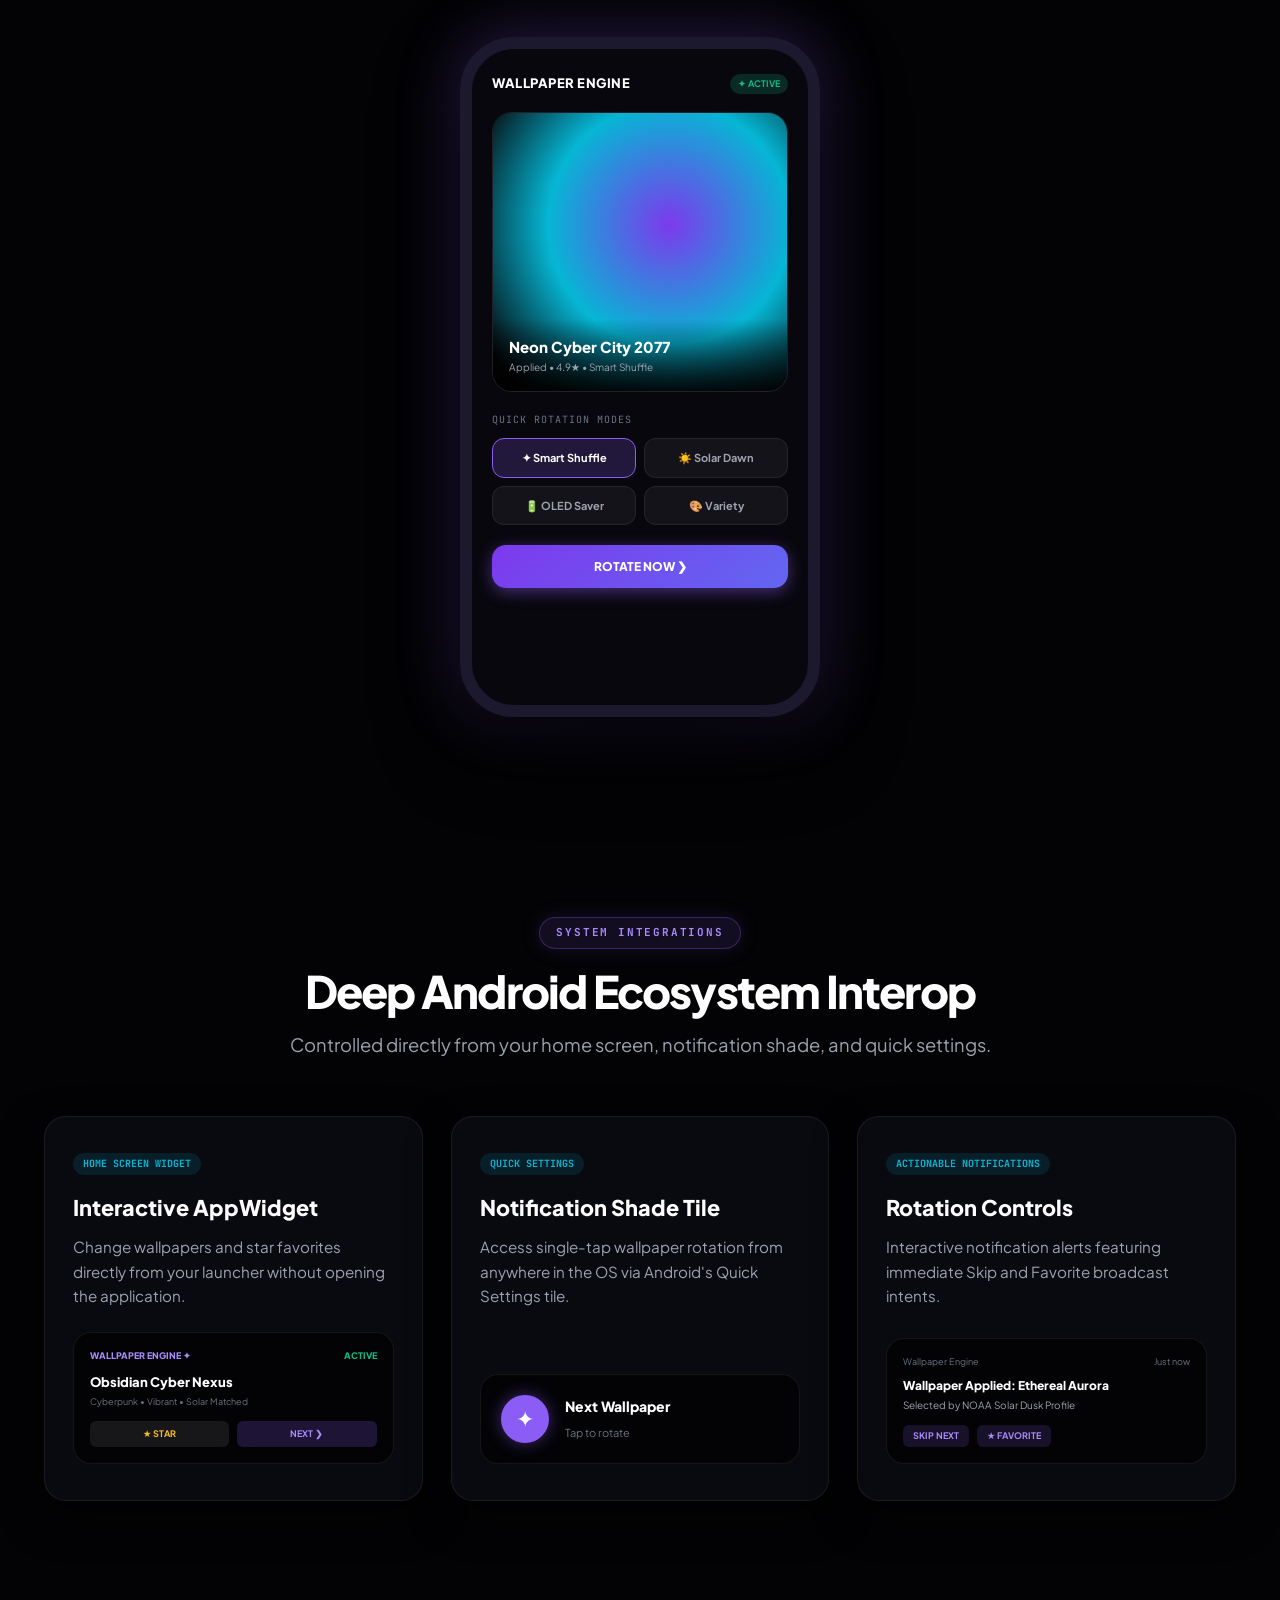
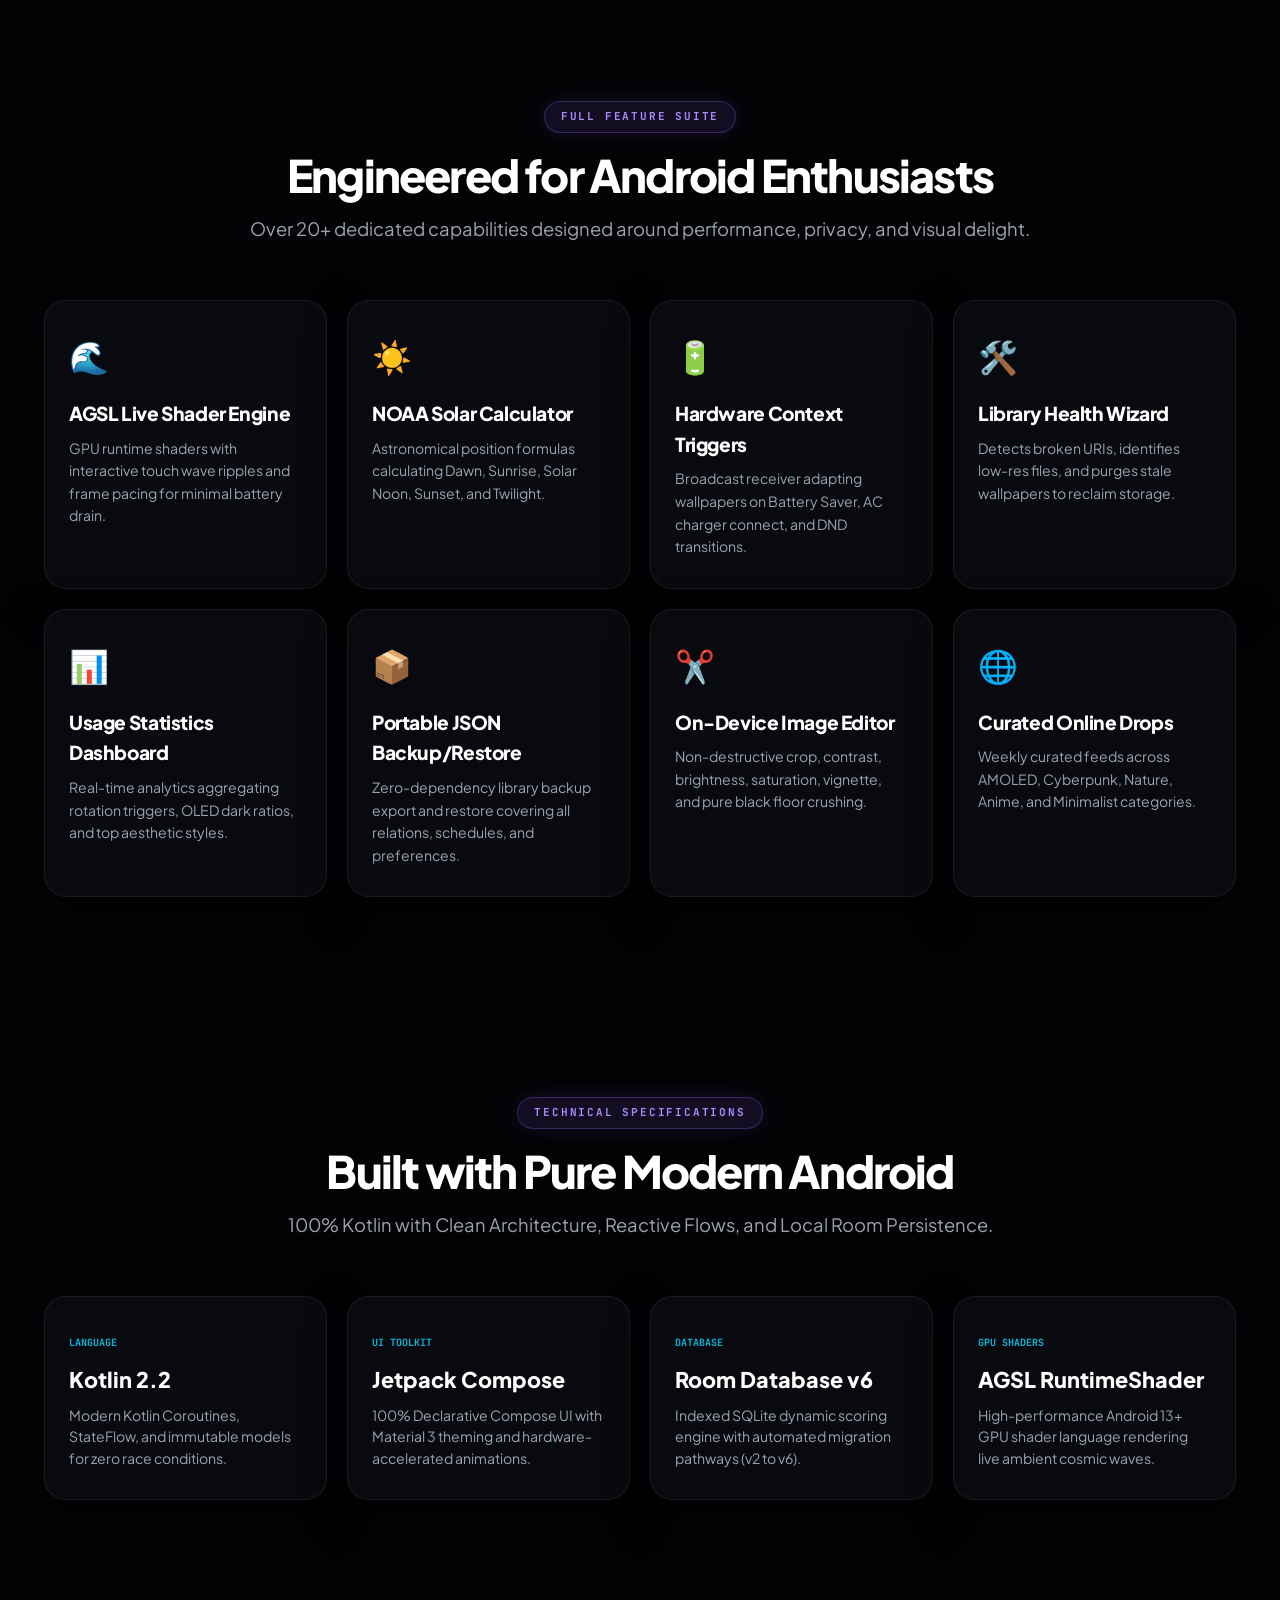
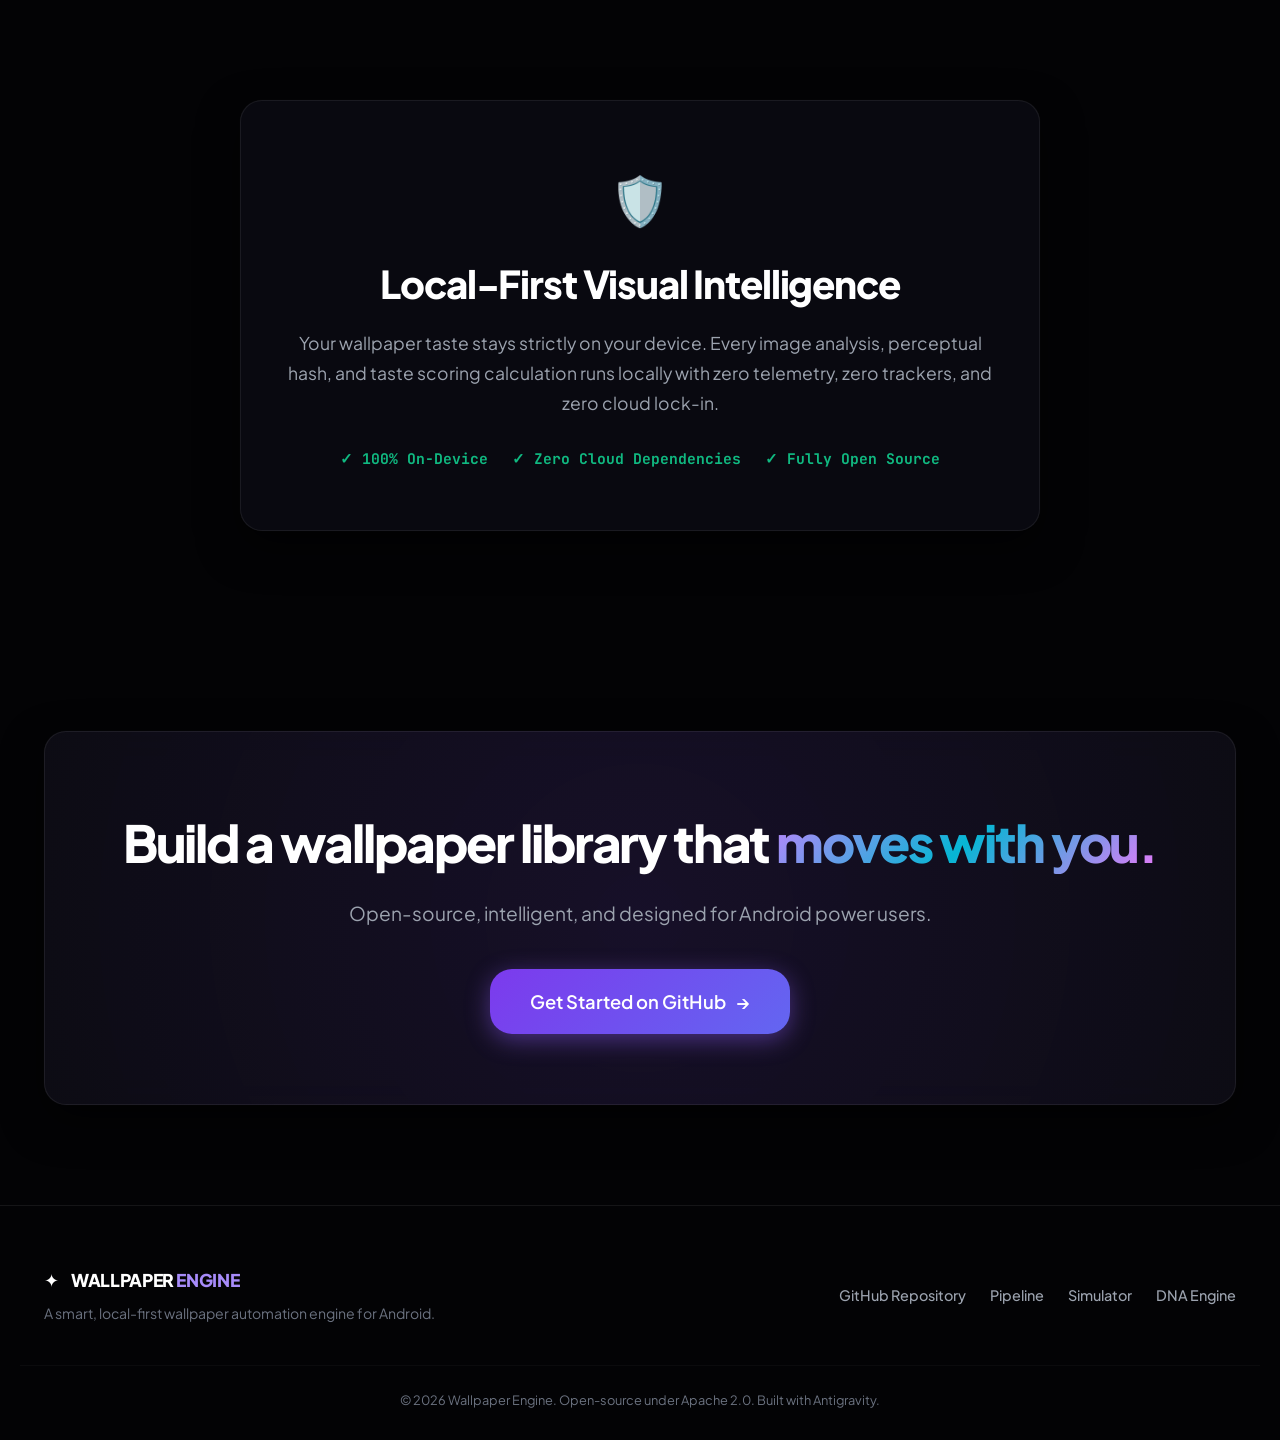
==== commit d87df183: "feat(website): upgrade to cinematic OLED product landing page with interactive mockups and simulator" ====
--- a/website/index.html
+++ b/website/index.html
@@ -3,37 +3,44 @@
 <head>
     <meta charset="UTF-8">
     <meta name="viewport" content="width=device-width, initial-scale=1.0">
-    <title>Wallpaper Engine ✦ Smart Android Wallpaper Automation</title>
+    <title>Wallpaper Engine ✦ Intelligent Android Wallpaper Automation</title>
     <meta name="description" content="A smart, local-first wallpaper automation engine for Android. Your wallpaper library, finally alive.">
     <link rel="stylesheet" href="styles.css">
     <link rel="preconnect" href="https://fonts.googleapis.com">
     <link rel="preconnect" href="https://fonts.gstatic.com" crossorigin>
-    <link href="https://fonts.googleapis.com/css2?family=Plus+Jakarta+Sans:wght@300;400;500;600;700;800&family=JetBrains+Mono:wght@400;500;700&display=swap" rel="stylesheet">
+    <link href="https://fonts.googleapis.com/css2?family=Plus+Jakarta+Sans:wght@300;400;500;600;700;800;900&family=JetBrains+Mono:wght@400;500;700&display=swap" rel="stylesheet">
 </head>
 <body>
-    <!-- Background Canvas Shader -->
+    <!-- Live AGSL-Style Background Shader Canvas -->
     <canvas id="bg-canvas"></canvas>
+    <div class="ambient-glow glow-1"></div>
+    <div class="ambient-glow glow-2"></div>
     <div class="grid-overlay"></div>
 
     <!-- Navigation Header -->
-    <header class="navbar">
+    <header class="navbar" id="navbar">
         <div class="nav-container">
             <a href="#" class="brand">
-                <span class="brand-icon">✦</span>
-                <span class="brand-text">WALLPAPER <span class="accent-text">ENGINE</span></span>
-                <span class="badge-pill">v1.0 ANDROID</span>
+                <div class="brand-logo-wrap">
+                    <span class="brand-icon">✦</span>
+                </div>
+                <div class="brand-name-group">
+                    <span class="brand-text">WALLPAPER <span class="accent-text">ENGINE</span></span>
+                    <span class="badge-pill">v1.0 ANDROID</span>
+                </div>
             </a>
             <nav class="nav-links">
-                <a href="#concept">Concept</a>
+                <a href="#concept">Pipeline</a>
                 <a href="#simulator">Smart Rotation</a>
                 <a href="#dna">Wallpaper DNA</a>
+                <a href="#screens">UI Gallery</a>
+                <a href="#ecosystem">Ecosystem</a>
                 <a href="#features">Features</a>
-                <a href="#ecosystem">Ecosystem</a>
-                <a href="#tech">Tech Specs</a>
+                <a href="#tech">Architecture</a>
             </nav>
             <div class="nav-actions">
-                <a href="https://github.com/akshar/wallEngine" target="_blank" class="btn btn-nav">
-                    <svg width="18" height="18" viewBox="0 0 24 24" fill="currentColor">
+                <a href="https://github.com/akshar2324/Wallpaper_Engine" target="_blank" class="btn btn-nav">
+                    <svg width="16" height="16" viewBox="0 0 24 24" fill="currentColor">
                         <path d="M12 0C5.37 0 0 5.37 0 12c0 5.31 3.435 9.795 8.205 11.385.6.105.825-.255.825-.57 0-.285-.015-1.23-.015-2.235-3.015.555-3.795-.735-4.035-1.41-.135-.345-.72-1.41-1.23-1.695-.42-.225-1.02-.78-.015-.795.945-.015 1.62.87 1.845 1.23 1.08 1.815 2.805 1.305 3.495.99.105-.78.42-1.305.765-1.605-2.67-.3-5.46-1.335-5.46-5.925 0-1.305.465-2.385 1.23-3.225-.12-.3-.54-1.53.12-3.18 0 0 1.005-.315 3.3 1.23.96-.27 1.98-.405 3-.405s2.04.135 3 .405c2.295-1.56 3.3-1.23 3.3-1.23.66 1.65.24 2.88.12 3.18.765.84 1.23 1.905 1.23 3.225 0 4.605-2.805 5.625-5.475 5.925.435.375.81 1.095.81 2.22 0 1.605-.015 2.895-.015 3.3 0 .315.225.69.825.57A12.02 12.02 0 0024 12c0-6.63-5.37-12-12-12z"/>
                     </svg>
                     <span>GitHub</span>
@@ -49,90 +56,167 @@
                 <div class="hero-text-col">
                     <div class="hero-pill">
                         <span class="pulse-dot"></span>
-                        LOCAL-FIRST INTELLIGENT ANDROID ENGINE
+                        LOCAL-FIRST INTELLIGENT AUTOMATION
                     </div>
                     <h1 class="hero-title">
+                        Wallpaper Engine
+                    </h1>
+                    <h2 class="hero-subheadline">
+                        A smart, local-first wallpaper automation engine for Android.
+                    </h2>
+                    <p class="hero-tagline">
                         Your wallpaper library, <span class="gradient-text">finally alive.</span>
-                    </h1>
-                    <p class="hero-subtitle">
-                        Wallpaper Engine is not just a gallery. It is an on-device intelligence platform that analyzes wallpaper DNA, learns your taste, and automatically rotates the right wallpaper based on solar time, battery state, charging, OLED purity, and repetition history.
                     </p>
+                    <p class="hero-desc">
+                        Stop suffering from static galleries and blind random shuffle. Wallpaper Engine extracts on-device visual DNA, learns your aesthetic taste, and rotates the perfect wallpaper matching solar time, battery level, charging state, and repetition history.
+                    </p>
+
                     <div class="hero-cta-group">
-                        <a href="https://github.com/akshar/wallEngine" target="_blank" class="btn btn-primary">
+                        <a href="https://github.com/akshar2324/Wallpaper_Engine" target="_blank" class="btn btn-primary btn-glow">
+                            <svg width="18" height="18" viewBox="0 0 24 24" fill="currentColor">
+                                <path d="M12 0C5.37 0 0 5.37 0 12c0 5.31 3.435 9.795 8.205 11.385.6.105.825-.255.825-.57 0-.285-.015-1.23-.015-2.235-3.015.555-3.795-.735-4.035-1.41-.135-.345-.72-1.41-1.23-1.695-.42-.225-1.02-.78-.015-.795.945-.015 1.62.87 1.845 1.23 1.08 1.815 2.805 1.305 3.495.99.105-.78.42-1.305.765-1.605-2.67-.3-5.46-1.335-5.46-5.925 0-1.305.465-2.385 1.23-3.225-.12-.3-.54-1.53.12-3.18 0 0 1.005-.315 3.3 1.23.96-.27 1.98-.405 3-.405s2.04.135 3 .405c2.295-1.56 3.3-1.23 3.3-1.23.66 1.65.24 2.88.12 3.18.765.84 1.23 1.905 1.23 3.225 0 4.605-2.805 5.625-5.475 5.925.435.375.81 1.095.81 2.22 0 1.605-.015 2.895-.015 3.3 0 .315.225.69.825.57A12.02 12.02 0 0024 12c0-6.63-5.37-12-12-12z"/>
+                            </svg>
                             <span>View on GitHub</span>
                             <span class="btn-arrow">→</span>
                         </a>
                         <a href="#simulator" class="btn btn-secondary">
-                            <span>Explore Live Simulator</span>
+                            <span>Interactive Simulator</span>
                         </a>
                     </div>
+
                     <div class="hero-metric-row">
                         <div class="metric-item">
                             <span class="metric-val">100%</span>
-                            <span class="metric-lbl">On-Device & Private</span>
+                            <span class="metric-lbl">Local & Private</span>
                         </div>
                         <div class="metric-divider"></div>
                         <div class="metric-item">
-                            <span class="metric-val">8</span>
+                            <span class="metric-val">8 Modes</span>
                             <span class="metric-lbl">Smart Strategies</span>
                         </div>
                         <div class="metric-divider"></div>
                         <div class="metric-item">
-                            <span class="metric-val">&lt; 10ms</span>
+                            <span class="metric-val">&lt; 8ms</span>
                             <span class="metric-lbl">DNA Analysis</span>
                         </div>
                     </div>
                 </div>
 
+                <!-- Cinematic 3D Floating Android Phone Mockup -->
                 <div class="hero-mockup-col">
-                    <div class="phone-frame">
-                        <div class="phone-speaker"></div>
-                        <div class="phone-camera"></div>
-                        <div class="phone-screen" id="hero-screen">
-                            <div class="screen-wallpaper" id="screen-wallpaper-bg"></div>
-                            <div class="screen-content">
-                                <div class="screen-clock" id="screen-clock">21:30</div>
-                                <div class="screen-date" id="screen-date">Wednesday, August 26</div>
-                                <div class="screen-widget-preview">
-                                    <div class="widget-top">
-                                        <span class="widget-title">WALLPAPER ENGINE ✦</span>
-                                        <span class="widget-badge" id="widget-strategy-badge">SMART SHUFFLE</span>
-                                    </div>
-                                    <div class="widget-name" id="hero-wall-title">Neon Cyber Skyline</div>
-                                    <div class="widget-sub" id="hero-wall-sub">Cyberpunk • Energetic • OLED Safe</div>
-                                    <div class="widget-btn-row">
-                                        <div class="widget-btn">★ FAVORITED</div>
-                                        <div class="widget-btn accent">NEXT ❯</div>
-                                    </div>
-                                </div>
-                            </div>
-                        </div>
-                        <div class="phone-glare"></div>
-                    </div>
-                </div>
-            </div>
-        </section>
-
-        <!-- Problem Section -->
+                    <div class="phone-stage">
+                        <div class="phone-frame" id="hero-phone">
+                            <div class="phone-camera-island">
+                                <div class="camera-lens"></div>
+                            </div>
+                            <div class="phone-status-bar">
+                                <span class="status-time">21:30</span>
+                                <div class="status-icons">
+                                    <span>5G</span>
+                                    <span>✦</span>
+                                    <span>100%</span>
+                                </div>
+                            </div>
+
+                            <div class="phone-screen" id="hero-screen">
+                                <!-- Dynamic Live Wallpaper Layer -->
+                                <div class="screen-wallpaper" id="screen-wallpaper-bg"></div>
+                                <div class="screen-overlay-scrim"></div>
+
+                                <!-- Screen Content -->
+                                <div class="screen-content">
+                                    <div class="screen-header-clock">
+                                        <div class="screen-time" id="screen-clock-time">21:30</div>
+                                        <div class="screen-date" id="screen-clock-date">Wednesday, Aug 26</div>
+                                    </div>
+
+                                    <!-- Live Interactive AppWidget Preview -->
+                                    <div class="screen-widget-glass">
+                                        <div class="widget-head">
+                                            <span class="widget-brand">WALLPAPER ENGINE ✦</span>
+                                            <span class="widget-badge" id="widget-strategy-badge">SMART SHUFFLE</span>
+                                        </div>
+                                        <div class="widget-title-text" id="hero-wall-title">Neon Cyber Skyline</div>
+                                        <div class="widget-meta-text" id="hero-wall-sub">Cyberpunk • Energetic • OLED 84%</div>
+                                        
+                                        <div class="widget-action-bar">
+                                            <div class="widget-action-btn" id="hero-widget-star">★ STARRED</div>
+                                            <div class="widget-action-btn accent" id="hero-widget-next">NEXT ❯</div>
+                                        </div>
+                                    </div>
+                                </div>
+
+                                <!-- Android Navigation Bar Pill -->
+                                <div class="phone-nav-bar"></div>
+                            </div>
+                            <div class="phone-glass-glare"></div>
+                        </div>
+
+                        <!-- Floating Live DNA Indicator Cards -->
+                        <div class="floating-dna-badge badge-top-right">
+                            <div class="dna-dot violet"></div>
+                            <div class="dna-badge-text">
+                                <span class="badge-sub">SOLAR PROFILE</span>
+                                <span class="badge-val">Golden Hour 19:42</span>
+                            </div>
+                        </div>
+
+                        <div class="floating-dna-badge badge-bottom-left">
+                            <div class="dna-dot emerald"></div>
+                            <div class="dna-badge-text">
+                                <span class="badge-sub">OLED BLACK FLOOR</span>
+                                <span class="badge-val">#000000 (88% Crushed)</span>
+                            </div>
+                        </div>
+                    </div>
+                </div>
+            </div>
+        </section>
+
+        <!-- Problem Section: The Passive Wallpaper Crisis -->
         <section class="problem-section">
             <div class="container">
-                <div class="section-badge">THE PROBLEM</div>
-                <h2 class="section-title">Traditional wallpaper galleries are <span class="gradient-red">passive and repetitive.</span></h2>
-                <div class="problem-grid">
+                <div class="section-center-head">
+                    <div class="section-badge">THE PASSIVE DILEMMA</div>
+                    <h2 class="section-title">Your wallpapers deserve <span class="gradient-red">more than dumb shuffle.</span></h2>
+                    <p class="section-sub">Traditional wallpaper apps leave your collection passive, repetitive, and disconnected from your device context.</p>
+                </div>
+
+                <div class="problem-cards-grid">
                     <div class="glass-card problem-card">
-                        <div class="card-icon red">✕</div>
+                        <div class="problem-icon red">
+                            <svg width="24" height="24" viewBox="0 0 24 24" fill="none" stroke="currentColor" stroke-width="2">
+                                <circle cx="12" cy="12" r="10"></circle>
+                                <line x1="15" y1="9" x2="9" y2="15"></line>
+                                <line x1="9" y1="9" x2="15" y2="15"></line>
+                            </svg>
+                        </div>
                         <h3>Dumb Random Rotation</h3>
-                        <p>Standard apps just pick random files, blinding you with 100% bright white wallpapers at 2 AM or draining battery on AMOLED displays.</p>
-                    </div>
+                        <p>Standard randomizers blind you with 100% white backgrounds at 2 AM or drain your battery during OLED power saving mode.</p>
+                    </div>
+
                     <div class="glass-card problem-card">
-                        <div class="card-icon red">✕</div>
+                        <div class="problem-icon red">
+                            <svg width="24" height="24" viewBox="0 0 24 24" fill="none" stroke="currentColor" stroke-width="2">
+                                <path d="M21 16V8a2 2 0 0 0-1-1.73l-7-4a2 2 0 0 0-2 0l-7 4A2 2 0 0 0 3 8v8a2 2 0 0 0 1 1.73l7 4a2 2 0 0 0 2 0l7-4A2 2 0 0 0 21 16z"></path>
+                                <polyline points="3.27 6.96 12 12.01 20.73 6.96"></polyline>
+                                <line x1="12" y1="22.08" x2="12" y2="12"></line>
+                            </svg>
+                        </div>
                         <h3>Forgotten Libraries</h3>
-                        <p>Users collect hundreds of wallpapers but end up seeing the same few repeated while the best images remain buried forever.</p>
-                    </div>
+                        <p>You collect hundreds of high-res artworks, but end up seeing the same few repeated over and over while 90% of your library sits dormant.</p>
+                    </div>
+
                     <div class="glass-card problem-card">
-                        <div class="card-icon red">✕</div>
+                        <div class="problem-icon red">
+                            <svg width="24" height="24" viewBox="0 0 24 24" fill="none" stroke="currentColor" stroke-width="2">
+                                <path d="M12 22s8-4 8-10V5l-8-3-8 3v7c0 6 8 10 8 10z"></path>
+                                <line x1="12" y1="8" x2="12" y2="12"></line>
+                                <line x1="12" y1="16" x2="12.01" y2="16"></line>
+                            </svg>
+                        </div>
                         <h3>Cloud Bloat & Telemetry</h3>
-                        <p>Modern apps require cloud logins, track user habits, and inject ads just to change an image on your home screen.</p>
+                        <p>Most wallpaper apps require cloud accounts, track personal preferences, and bombard you with intrusive ads just to set a wallpaper.</p>
                     </div>
                 </div>
             </div>
@@ -141,39 +225,67 @@
         <!-- Core Concept Pipeline -->
         <section id="concept" class="concept-section">
             <div class="container">
-                <div class="section-badge">CORE ARCHITECTURE</div>
-                <h2 class="section-title">The 6-Step Engine Pipeline</h2>
-                <p class="section-sub">A seamless flow transforming raw images into responsive, intelligent home screen experiences.</p>
-                <div class="pipeline-grid">
-                    <div class="pipeline-step active">
-                        <div class="step-num">01</div>
-                        <h3>Import</h3>
-                        <p>Bring in any local collection, storage URI, or curated drop with zero cloud lock-in.</p>
-                    </div>
-                    <div class="pipeline-step">
-                        <div class="step-num">02</div>
-                        <h3>Understand</h3>
-                        <p>Extract DNA: luminance, dominant & secondary color histograms, OLED black floor, and styles.</p>
-                    </div>
-                    <div class="pipeline-step">
-                        <div class="step-num">03</div>
-                        <h3>Organize</h3>
-                        <p>Automatic multi-tag search, color filtering, smart collections, and visual duplicate clustering.</p>
-                    </div>
-                    <div class="pipeline-step">
-                        <div class="step-num">04</div>
-                        <h3>Learn</h3>
-                        <p>Tracks favorites, skips, user ratings, view durations, and recency decay curves.</p>
-                    </div>
-                    <div class="pipeline-step">
-                        <div class="step-num">05</div>
-                        <h3>Select</h3>
-                        <p>Calculates dynamic taste scores using 8 mathematical selection strategies instead of random luck.</p>
-                    </div>
-                    <div class="pipeline-step">
-                        <div class="step-num">06</div>
-                        <h3>Adapt</h3>
-                        <p>Reacts dynamically to NOAA sunrise/sunset, battery saver OLED mode, charging status, and DND.</p>
+                <div class="section-center-head">
+                    <div class="section-badge">CORE PRODUCT IDEA</div>
+                    <h2 class="section-title">The 6-Step Engine Pipeline</h2>
+                    <p class="section-sub">A closed-loop on-device intelligence architecture turning raw images into responsive living wallpapers.</p>
+                </div>
+
+                <div class="pipeline-flow-wrapper">
+                    <div class="pipeline-cards-row">
+                        <!-- Step 1: Import -->
+                        <div class="glass-card pipeline-card active" data-step="1">
+                            <div class="pipeline-num">01</div>
+                            <div class="pipeline-icon">📥</div>
+                            <h3>Import</h3>
+                            <p>Bring in any local directory, content URI, or curated pack with zero cloud lock-in.</p>
+                            <div class="pipeline-tag">Zero Telemetry</div>
+                        </div>
+
+                        <!-- Step 2: Understand -->
+                        <div class="glass-card pipeline-card" data-step="2">
+                            <div class="pipeline-num">02</div>
+                            <div class="pipeline-icon">🧬</div>
+                            <h3>Understand</h3>
+                            <p>Extracts dominant/secondary colors, luminance, OLED purity %, and style/mood tags in &lt;8ms.</p>
+                            <div class="pipeline-tag">Visual DNA</div>
+                        </div>
+
+                        <!-- Step 3: Organize -->
+                        <div class="glass-card pipeline-card" data-step="3">
+                            <div class="pipeline-num">03</div>
+                            <div class="pipeline-icon">🗂️</div>
+                            <h3>Organize</h3>
+                            <p>Dynamic smart filters, 64-bit DCT perceptual hash duplicate clustering, and multi-tag search.</p>
+                            <div class="pipeline-tag">Smart Collections</div>
+                        </div>
+
+                        <!-- Step 4: Learn -->
+                        <div class="glass-card pipeline-card" data-step="4">
+                            <div class="pipeline-num">04</div>
+                            <div class="pipeline-icon">🧠</div>
+                            <h3>Learn</h3>
+                            <p>Tracks favorites, explicit skips, view time decay curves, and 5-star rating weights over time.</p>
+                            <div class="pipeline-tag">Taste Profile</div>
+                        </div>
+
+                        <!-- Step 5: Select -->
+                        <div class="glass-card pipeline-card" data-step="5">
+                            <div class="pipeline-num">05</div>
+                            <div class="pipeline-icon">🎯</div>
+                            <h3>Select</h3>
+                            <p>Calculates dynamic SQLite scoring query combining favorites, ratings, and anti-repetition variety.</p>
+                            <div class="pipeline-tag">8 Strategies</div>
+                        </div>
+
+                        <!-- Step 6: Adapt -->
+                        <div class="glass-card pipeline-card" data-step="6">
+                            <div class="pipeline-num">06</div>
+                            <div class="pipeline-icon">⚡</div>
+                            <h3>Adapt</h3>
+                            <p>Automates shifts on NOAA sunrise/sunset, battery saver trigger, AC charging, and DND states.</p>
+                            <div class="pipeline-tag">Context-Aware</div>
+                        </div>
                     </div>
                 </div>
             </div>
@@ -182,186 +294,458 @@
         <!-- Interactive Smart Rotation Simulator -->
         <section id="simulator" class="simulator-section">
             <div class="container">
-                <div class="section-badge">LIVE INTERACTIVE ENGINE</div>
-                <h2 class="section-title">Experience Smart Rotation</h2>
-                <p class="section-sub">Every wallpaper switch gets a verified mathematical explanation.</p>
-
-                <div class="simulator-box glass-card">
-                    <div class="sim-controls">
-                        <div class="sim-label">SELECT ENGINE STRATEGY:</div>
-                        <div class="strategy-chips" id="strategy-chips">
-                            <button class="strat-chip active" data-strat="SMART_SHUFFLE">Smart Shuffle</button>
-                            <button class="strat-chip" data-strat="TIME_OF_DAY">Solar Time of Day</button>
-                            <button class="strat-chip" data-strat="BATTERY_SAVER">OLED Battery Saver</button>
-                            <button class="strat-chip" data-strat="VARIETY">Variety Mode</button>
-                            <button class="strat-chip" data-strat="WEIGHTED_FAVORITES">Weighted Favorites</button>
-                            <button class="strat-chip" data-strat="NEVER_REPEAT">Never Repeat</button>
-                        </div>
-                    </div>
-
-                    <div class="sim-display">
-                        <div class="sim-wallpaper-card" id="sim-wall-card">
-                            <div class="sim-img-wrapper" id="sim-img-bg"></div>
-                            <div class="sim-card-info">
-                                <div class="sim-title" id="sim-title">Cyberpunk Void 2077</div>
-                                <div class="sim-tags" id="sim-tags">Cyberpunk • Energetic • 4.8★</div>
-                            </div>
-                        </div>
-
-                        <div class="sim-audit-log">
-                            <div class="audit-header">ENGINE SELECTION AUDIT LOG</div>
-                            <div class="audit-reason" id="sim-reason">
-                                "Score 8.74: High favorite affinity (+3.0), decayed recency bonus (+2.1), vibrant evening palette matched."
-                            </div>
-                            <div class="audit-metrics" id="sim-metrics">
-                                <div class="metric-pill"><span>Luminance:</span> <strong id="sim-lum">0.18</strong></div>
-                                <div class="metric-pill"><span>OLED Black:</span> <strong id="sim-oled">82%</strong></div>
-                                <div class="metric-pill"><span>Rating:</span> <strong id="sim-rate">4.8★</strong></div>
-                                <div class="metric-pill"><span>Priority:</span> <strong id="sim-prio">CRITICAL</strong></div>
-                            </div>
-                            <button class="btn btn-primary btn-sm" id="btn-sim-rotate">
-                                <span>Simulate Next Rotation</span>
-                                <span>↻</span>
+                <div class="section-center-head">
+                    <div class="section-badge">INTERACTIVE DEMO</div>
+                    <h2 class="section-title">Test the Smart Rotation Engine</h2>
+                    <p class="section-sub">Switch strategies in real time to see how Wallpaper Engine scores wallpapers and computes selection reasons.</p>
+                </div>
+
+                <div class="simulator-console glass-card">
+                    <!-- Controls Bar -->
+                    <div class="sim-header">
+                        <span class="sim-header-label">ACTIVE ROTATION STRATEGY:</span>
+                        <div class="strategy-selector-row" id="strategy-chips">
+                            <button class="strat-btn active" data-strat="SMART_SHUFFLE">
+                                <span class="strat-icon">✦</span> Smart Shuffle
                             </button>
-                        </div>
-                    </div>
-                </div>
-            </div>
-        </section>
-
-        <!-- Wallpaper DNA Showcase -->
+                            <button class="strat-btn" data-strat="TIME_OF_DAY">
+                                <span class="strat-icon">☀️</span> Solar Time of Day
+                            </button>
+                            <button class="strat-btn" data-strat="BATTERY_SAVER">
+                                <span class="strat-icon">🔋</span> OLED Battery Saver
+                            </button>
+                            <button class="strat-btn" data-strat="VARIETY">
+                                <span class="strat-icon">🎨</span> Variety Mode
+                            </button>
+                            <button class="strat-btn" data-strat="WEIGHTED_FAVORITES">
+                                <span class="strat-icon">⭐</span> Weighted Favorites
+                            </button>
+                            <button class="strat-btn" data-strat="NEVER_REPEAT">
+                                <span class="strat-icon">🔄</span> Never Repeat
+                            </button>
+                        </div>
+                    </div>
+
+                    <!-- Simulator Stage -->
+                    <div class="sim-body-grid">
+                        <!-- Live Wallpaper Preview Card -->
+                        <div class="sim-card-col">
+                            <div class="sim-wallpaper-frame" id="sim-wall-card">
+                                <div class="sim-wall-visual" id="sim-img-bg"></div>
+                                <div class="sim-wall-scrim">
+                                    <div class="sim-wall-name" id="sim-title">Cyberpunk Obsidian Grid</div>
+                                    <div class="sim-wall-tags" id="sim-tags">Cyberpunk • Energetic • 4.9★</div>
+                                </div>
+                            </div>
+                        </div>
+
+                        <!-- Live Engine Audit Log -->
+                        <div class="sim-log-col">
+                            <div class="audit-log-box">
+                                <div class="audit-log-head">
+                                    <div class="log-indicator">
+                                        <span class="log-dot"></span>
+                                        <span>ENGINE VERIFIED AUDIT LOG</span>
+                                    </div>
+                                    <span class="log-timestamp" id="sim-timestamp">0.008s</span>
+                                </div>
+
+                                <div class="audit-explanation" id="sim-reason">
+                                    "Score 9.12: High favorite weighting (+3.0), non-repeated color hash, optimal evening luminance matched."
+                                </div>
+
+                                <div class="audit-metric-pills">
+                                    <div class="log-pill">
+                                        <span class="lbl">Luminance</span>
+                                        <strong class="val" id="sim-lum">0.19</strong>
+                                    </div>
+                                    <div class="log-pill">
+                                        <span class="lbl">OLED Black Floor</span>
+                                        <strong class="val cyan" id="sim-oled">84%</strong>
+                                    </div>
+                                    <div class="log-pill">
+                                        <span class="lbl">Taste Rating</span>
+                                        <strong class="val gold" id="sim-rate">4.9★</strong>
+                                    </div>
+                                    <div class="log-pill">
+                                        <span class="lbl">Priority</span>
+                                        <strong class="val violet" id="sim-prio">CRITICAL</strong>
+                                    </div>
+                                </div>
+
+                                <div class="audit-actions">
+                                    <button class="btn btn-primary" id="btn-sim-rotate">
+                                        <span>Trigger Next Wallpaper Rotation</span>
+                                        <span class="btn-rotate-icon">↻</span>
+                                    </button>
+                                </div>
+                            </div>
+                        </div>
+                    </div>
+                </div>
+            </div>
+        </section>
+
+        <!-- Wallpaper DNA & On-Device AI -->
         <section id="dna" class="dna-section">
             <div class="container">
-                <div class="section-badge">ON-DEVICE AI</div>
-                <h2 class="section-title">Wallpaper DNA & Visual Intelligence</h2>
-                <p class="section-sub">Extracting rich metadata in under 10ms with zero network footprint.</p>
-
-                <div class="dna-showcase-grid">
-                    <div class="glass-card dna-feature-card">
-                        <div class="dna-icon">🎨</div>
-                        <h3>Color & Luminance Extraction</h3>
-                        <p>Calculates exact dominant & secondary RGB hex values, luminance brightness index (0.0 to 1.0), and true dark mode flags.</p>
-                    </div>
-                    <div class="glass-card dna-feature-card">
-                        <div class="dna-icon">⚡</div>
-                        <h3>OLED Purity & Darkener</h3>
-                        <p>Detects pixel black ratios and provides pure black floor crushing (<span class="code">#000000</span>) to maximize battery longevity on AMOLED screens.</p>
-                    </div>
-                    <div class="glass-card dna-feature-card">
-                        <div class="dna-icon">🏷️</div>
-                        <h3>Style & Mood Tagging</h3>
-                        <p>Classifies edge density, saturation, and contrast into recognized genres (Cyberpunk, Nature, Minimalist, Sci-Fi, Anime, Abstract) and moods.</p>
-                    </div>
-                    <div class="glass-card dna-feature-card">
-                        <div class="dna-icon">🔍</div>
-                        <h3>64-bit DCT Perceptual Hash</h3>
-                        <p>Identifies exact and near-duplicates regardless of compression, resizing, or cropping using Hamming distance matrix calculation.</p>
-                    </div>
-                </div>
-            </div>
-        </section>
-
-        <!-- Feature Grid (All 11 Phases) -->
+                <div class="section-center-head">
+                    <div class="section-badge">ON-DEVICE VISUAL INTELLIGENCE</div>
+                    <h2 class="section-title">Deep Wallpaper DNA Extraction</h2>
+                    <p class="section-sub">Every imported wallpaper is analyzed locally with low-RAM downsampled histograms in &lt;8ms.</p>
+                </div>
+
+                <div class="dna-grid-layout">
+                    <!-- Left Interactive DNA Card -->
+                    <div class="glass-card dna-inspector-card">
+                        <div class="dna-inspector-header">
+                            <div class="dna-avatar-thumb"></div>
+                            <div class="dna-thumb-info">
+                                <h3>Obsidian Twilight Nebula</h3>
+                                <span>3840 × 2160 • 4.2 MB • JPEG</span>
+                            </div>
+                            <span class="dna-chip-badge">ANALYZED</span>
+                        </div>
+
+                        <div class="dna-metric-bars">
+                            <div class="metric-bar-group">
+                                <div class="bar-label-row">
+                                    <span>Luminance Brightness</span>
+                                    <strong>0.18 (Dark Optimal)</strong>
+                                </div>
+                                <div class="bar-track">
+                                    <div class="bar-fill" style="width: 18%;"></div>
+                                </div>
+                            </div>
+
+                            <div class="metric-bar-group">
+                                <div class="bar-label-row">
+                                    <span>OLED Black Purity (#000000)</span>
+                                    <strong class="cyan">88% True Black</strong>
+                                </div>
+                                <div class="bar-track">
+                                    <div class="bar-fill cyan" style="width: 88%;"></div>
+                                </div>
+                            </div>
+
+                            <div class="metric-bar-group">
+                                <div class="bar-label-row">
+                                    <span>User Taste Affinity</span>
+                                    <strong class="violet">94% Favorite Match</strong>
+                                </div>
+                                <div class="bar-track">
+                                    <div class="bar-fill violet" style="width: 94%;"></div>
+                                </div>
+                            </div>
+                        </div>
+
+                        <div class="dna-swatches-section">
+                            <span class="swatch-title">DOMINANT & SECONDARY COLORS:</span>
+                            <div class="swatches-row">
+                                <div class="color-swatch-box" style="background: #0B0A14;">
+                                    <span>#0B0A14</span>
+                                </div>
+                                <div class="color-swatch-box" style="background: #7C3AED;">
+                                    <span>#7C3AED</span>
+                                </div>
+                                <div class="color-swatch-box" style="background: #06B6D4;">
+                                    <span>#06B6D4</span>
+                                </div>
+                            </div>
+                        </div>
+
+                        <div class="dna-tags-section">
+                            <span class="swatch-title">INFERRED STYLE & MOOD TAGS:</span>
+                            <div class="dna-tags-list">
+                                <span class="tag-pill">Cyberpunk</span>
+                                <span class="tag-pill">Sci-Fi</span>
+                                <span class="tag-pill">Mysterious</span>
+                                <span class="tag-pill">Ethereal</span>
+                                <span class="tag-pill">OLED Pure</span>
+                            </div>
+                        </div>
+                    </div>
+
+                    <!-- Right DNA Feature Highlights -->
+                    <div class="dna-features-column">
+                        <div class="glass-card dna-info-tile">
+                            <div class="tile-icon violet">🎨</div>
+                            <div>
+                                <h4>Downsampled Color Quantization</h4>
+                                <p>Analyzes 64×64 downsampled byte streams using 5-bit color quantization to extract dominant chromatic palettes in milliseconds.</p>
+                            </div>
+                        </div>
+
+                        <div class="glass-card dna-info-tile">
+                            <div class="tile-icon emerald">⚡</div>
+                            <div>
+                                <h4>OLED Black Floor Crusher</h4>
+                                <p>Maps near-black shadow gradients directly to pure <span class="code">#000000</span>, turning off display pixels and extending battery life on AMOLED screens.</p>
+                            </div>
+                        </div>
+
+                        <div class="glass-card dna-info-tile">
+                            <div class="tile-icon cyan">🔍</div>
+                            <div>
+                                <h4>64-bit DCT Perceptual Hashing</h4>
+                                <p>Identifies exact and visually similar duplicates with scale and compression invariance, grouping duplicate clusters effortlessly.</p>
+                            </div>
+                        </div>
+
+                        <div class="glass-card dna-info-tile">
+                            <div class="tile-icon magenta">🧠</div>
+                            <div>
+                                <h4>AI Style & Mood Classifier</h4>
+                                <p>Calculates edge density, saturation, and contrast ratios to classify wallpapers into genres with structured tag recommendations.</p>
+                            </div>
+                        </div>
+                    </div>
+                </div>
+            </div>
+        </section>
+
+        <!-- UI Preview Gallery Carousel (Interactive App Screens) -->
+        <section id="screens" class="screens-section">
+            <div class="container">
+                <div class="section-center-head">
+                    <div class="section-badge">INTERACTIVE UI PREVIEWS</div>
+                    <h2 class="section-title">Designed for Modern Android</h2>
+                    <p class="section-sub">Explore the actual high-fidelity user interface crafted with Jetpack Compose and Material 3.</p>
+
+                    <!-- Screen Switcher Tabs -->
+                    <div class="screen-tab-bar" id="screen-tabs">
+                        <button class="screen-tab active" data-screen="HOME">Home Dashboard</button>
+                        <button class="screen-tab" data-screen="LIBRARY">Library & Filters</button>
+                        <button class="screen-tab" data-screen="DNA">DNA Detail Card</button>
+                        <button class="screen-tab" data-screen="SCHEDULES">Schedules & Solar</button>
+                        <button class="screen-tab" data-screen="EDITOR">On-Device Editor</button>
+                        <button class="screen-tab" data-screen="ANALYTICS">Health & Analytics</button>
+                    </div>
+                </div>
+
+                <!-- Showcase Phone Frame -->
+                <div class="screens-stage">
+                    <div class="showcase-phone-mockup">
+                        <div class="mockup-bezel">
+                            <div class="mockup-screen-canvas" id="mockup-screen-canvas">
+                                <!-- Dynamic Mockup Screen Content -->
+                                <div class="mock-screen-view" id="mock-view-home">
+                                    <div class="mock-top-bar">
+                                        <span class="mock-app-title">WALLPAPER ENGINE</span>
+                                        <span class="mock-status-pill">✦ ACTIVE</span>
+                                    </div>
+                                    <div class="mock-hero-preview">
+                                        <div class="mock-hero-img"></div>
+                                        <div class="mock-hero-overlay">
+                                            <div class="mock-wall-title">Neon Cyber City 2077</div>
+                                            <div class="mock-wall-meta">Applied • 4.9★ • Smart Shuffle</div>
+                                        </div>
+                                    </div>
+                                    <div class="mock-section-label">QUICK ROTATION MODES</div>
+                                    <div class="mock-grid-modes">
+                                        <div class="mock-mode-chip active">✦ Smart Shuffle</div>
+                                        <div class="mock-mode-chip">☀️ Solar Dawn</div>
+                                        <div class="mock-mode-chip">🔋 OLED Saver</div>
+                                        <div class="mock-mode-chip">🎨 Variety</div>
+                                    </div>
+                                    <div class="mock-action-btn">ROTATE NOW ❯</div>
+                                </div>
+                            </div>
+                        </div>
+                    </div>
+                </div>
+            </div>
+        </section>
+
+        <!-- Android Ecosystem Section (Visual Mockups) -->
+        <section id="ecosystem" class="ecosystem-section">
+            <div class="container">
+                <div class="section-center-head">
+                    <div class="section-badge">SYSTEM INTEGRATIONS</div>
+                    <h2 class="section-title">Deep Android Ecosystem Interop</h2>
+                    <p class="section-sub">Controlled directly from your home screen, notification shade, and quick settings.</p>
+                </div>
+
+                <div class="ecosystem-visual-grid">
+                    <!-- Widget Preview Card -->
+                    <div class="glass-card eco-mock-card">
+                        <div class="eco-mock-badge">HOME SCREEN WIDGET</div>
+                        <h3>Interactive AppWidget</h3>
+                        <p>Change wallpapers and star favorites directly from your launcher without opening the application.</p>
+                        
+                        <div class="sim-widget-preview-box">
+                            <div class="widget-head-row">
+                                <span>WALLPAPER ENGINE ✦</span>
+                                <span class="widget-live-tag">ACTIVE</span>
+                            </div>
+                            <div class="widget-title-preview">Obsidian Cyber Nexus</div>
+                            <div class="widget-sub-preview">Cyberpunk • Vibrant • Solar Matched</div>
+                            <div class="widget-btn-group">
+                                <div class="widget-mini-btn">★ STAR</div>
+                                <div class="widget-mini-btn accent">NEXT ❯</div>
+                            </div>
+                        </div>
+                    </div>
+
+                    <!-- Quick Settings Tile Card -->
+                    <div class="glass-card eco-mock-card">
+                        <div class="eco-mock-badge">QUICK SETTINGS</div>
+                        <h3>Notification Shade Tile</h3>
+                        <p>Access single-tap wallpaper rotation from anywhere in the OS via Android's Quick Settings tile.</p>
+                        
+                        <div class="qs-tile-preview-box">
+                            <div class="qs-tile-circle active">
+                                <span>✦</span>
+                            </div>
+                            <div class="qs-tile-text">
+                                <strong>Next Wallpaper</strong>
+                                <span>Tap to rotate</span>
+                            </div>
+                        </div>
+                    </div>
+
+                    <!-- Action Notification Card -->
+                    <div class="glass-card eco-mock-card">
+                        <div class="eco-mock-badge">ACTIONABLE NOTIFICATIONS</div>
+                        <h3>Rotation Controls</h3>
+                        <p>Interactive notification alerts featuring immediate Skip and Favorite broadcast intents.</p>
+                        
+                        <div class="notif-preview-box">
+                            <div class="notif-head">
+                                <span>Wallpaper Engine</span>
+                                <span>Just now</span>
+                            </div>
+                            <div class="notif-title">Wallpaper Applied: Ethereal Aurora</div>
+                            <div class="notif-body">Selected by NOAA Solar Dusk Profile</div>
+                            <div class="notif-chips-row">
+                                <div class="notif-chip">SKIP NEXT</div>
+                                <div class="notif-chip">★ FAVORITE</div>
+                            </div>
+                        </div>
+                    </div>
+                </div>
+            </div>
+        </section>
+
+        <!-- Powerhouse Features Grid -->
         <section id="features" class="features-section">
             <div class="container">
-                <div class="section-badge">POWERHOUSE CAPABILITIES</div>
-                <h2 class="section-title">Engineered for Android Power Users</h2>
-                <div class="features-grid">
-                    <div class="glass-card feature-tile">
-                        <div class="tile-icon">🌊</div>
+                <div class="section-center-head">
+                    <div class="section-badge">FULL FEATURE SUITE</div>
+                    <h2 class="section-title">Engineered for Android Enthusiasts</h2>
+                    <p class="section-sub">Over 20+ dedicated capabilities designed around performance, privacy, and visual delight.</p>
+                </div>
+
+                <div class="features-mosaic-grid">
+                    <div class="glass-card feature-box">
+                        <div class="feature-box-icon">🌊</div>
                         <h4>AGSL Live Shader Engine</h4>
-                        <p>Fluid GPU runtime shaders (Nebula, Aurora, Cyber Grid, Energy Flow, Void, Sakura Petals) with touch ripple physics.</p>
-                    </div>
-                    <div class="glass-card feature-tile">
-                        <div class="tile-icon">☀️</div>
+                        <p>GPU runtime shaders with interactive touch wave ripples and frame pacing for minimal battery drain.</p>
+                    </div>
+
+                    <div class="glass-card feature-box">
+                        <div class="feature-box-icon">☀️</div>
                         <h4>NOAA Solar Calculator</h4>
-                        <p>Astronomical solar equations dynamically adjusting wallpapers for Dawn, Morning, Golden Hour, Twilight, and Midnight.</p>
-                    </div>
-                    <div class="glass-card feature-tile">
-                        <div class="tile-icon">🔋</div>
-                        <h4>Context Hardware Triggers</h4>
-                        <p>Automated responses for Battery Saver activation, AC power connection, and Do Not Disturb state shifts.</p>
-                    </div>
-                    <div class="glass-card feature-tile">
-                        <div class="tile-icon">🛠️</div>
+                        <p>Astronomical position formulas calculating Dawn, Sunrise, Solar Noon, Sunset, and Twilight.</p>
+                    </div>
+
+                    <div class="glass-card feature-box">
+                        <div class="feature-box-icon">🔋</div>
+                        <h4>Hardware Context Triggers</h4>
+                        <p>Broadcast receiver adapting wallpapers on Battery Saver, AC charger connect, and DND transitions.</p>
+                    </div>
+
+                    <div class="glass-card feature-box">
+                        <div class="feature-box-icon">🛠️</div>
                         <h4>Library Health Wizard</h4>
-                        <p>Scans broken URIs, detects low-res files, cleans stale wallpapers, and resolves duplicate clusters automatically.</p>
-                    </div>
-                    <div class="glass-card feature-tile">
-                        <div class="tile-icon">📊</div>
-                        <h4>Usage Insights Dashboard</h4>
-                        <p>Analytics visualizing rotation source breakdowns, OLED dark percentages, top tags, and favorite distributions.</p>
-                    </div>
-                    <div class="glass-card feature-tile">
-                        <div class="tile-icon">📦</div>
+                        <p>Detects broken URIs, identifies low-res files, and purges stale wallpapers to reclaim storage.</p>
+                    </div>
+
+                    <div class="glass-card feature-box">
+                        <div class="feature-box-icon">📊</div>
+                        <h4>Usage Statistics Dashboard</h4>
+                        <p>Real-time analytics aggregating rotation triggers, OLED dark ratios, and top aesthetic styles.</p>
+                    </div>
+
+                    <div class="glass-card feature-box">
+                        <div class="feature-box-icon">📦</div>
                         <h4>Portable JSON Backup/Restore</h4>
-                        <p>Zero-dependency portable JSON export and import for all wallpapers, collections, tags, schedules, and history.</p>
-                    </div>
-                    <div class="glass-card feature-tile">
-                        <div class="tile-icon">✂️</div>
+                        <p>Zero-dependency library backup export and restore covering all relations, schedules, and preferences.</p>
+                    </div>
+
+                    <div class="glass-card feature-box">
+                        <div class="feature-box-icon">✂️</div>
                         <h4>On-Device Image Editor</h4>
-                        <p>Non-destructive crop, contrast, brightness, saturation, vignette, and OLED black floor crusher.</p>
-                    </div>
-                    <div class="glass-card feature-tile">
-                        <div class="tile-icon">🌐</div>
+                        <p>Non-destructive crop, contrast, brightness, saturation, vignette, and pure black floor crushing.</p>
+                    </div>
+
+                    <div class="glass-card feature-box">
+                        <div class="feature-box-icon">🌐</div>
                         <h4>Curated Online Drops</h4>
-                        <p>Explore weekly online curated categories (AMOLED, Cyberpunk, Nature, Anime) with 1-tap download and instant DNA profiling.</p>
-                    </div>
-                </div>
-            </div>
-        </section>
-
-        <!-- Android Ecosystem Section -->
-        <section id="ecosystem" class="ecosystem-section">
-            <div class="container">
-                <div class="section-badge">DEEP ANDROID INTEGRATION</div>
-                <h2 class="section-title">Integrated Across the Android OS</h2>
-                <div class="eco-grid">
-                    <div class="glass-card eco-card">
-                        <div class="eco-badge">APP WIDGET</div>
-                        <h3>Interactive Home Screen Widget</h3>
-                        <p>Resizable widget displaying the live active wallpaper title, style badge, and instant "★ STAR" / "NEXT ❯" shuffle buttons.</p>
-                    </div>
-                    <div class="glass-card eco-card">
-                        <div class="eco-badge">QUICK SETTINGS</div>
-                        <h3>Quick Settings Tile</h3>
-                        <p>One-tap quick rotation tile in Android's notification shade for instantaneous wallpaper changes from anywhere.</p>
-                    </div>
-                    <div class="glass-card eco-card">
-                        <div class="eco-badge">NOTIFICATIONS</div>
-                        <h3>Actionable Notifications</h3>
-                        <p>Rotation notifications with direct "SKIP NEXT" and "★ FAVORITE" broadcast actions without opening the app.</p>
-                    </div>
-                </div>
-            </div>
-        </section>
-
-        <!-- Technical Stack -->
+                        <p>Weekly curated feeds across AMOLED, Cyberpunk, Nature, Anime, and Minimalist categories.</p>
+                    </div>
+                </div>
+            </div>
+        </section>
+
+        <!-- Technical Specifications -->
         <section id="tech" class="tech-section">
             <div class="container">
-                <div class="section-badge">MODERN ARCHITECTURE</div>
-                <h2 class="section-title">Built with Pure Modern Android</h2>
-                <div class="tech-badges-row">
-                    <div class="tech-pill">Kotlin 2.2</div>
-                    <div class="tech-pill">Jetpack Compose</div>
-                    <div class="tech-pill">Room DB v6</div>
-                    <div class="tech-pill">AGSL Shaders</div>
-                    <div class="tech-pill">WorkManager</div>
-                    <div class="tech-pill">Coil Image Loader</div>
-                    <div class="tech-pill">DataStore</div>
-                    <div class="tech-pill">Clean MVI / Flow</div>
-                </div>
-            </div>
-        </section>
-
-        <!-- Final CTA -->
+                <div class="section-center-head">
+                    <div class="section-badge">TECHNICAL SPECIFICATIONS</div>
+                    <h2 class="section-title">Built with Pure Modern Android</h2>
+                    <p class="section-sub">100% Kotlin with Clean Architecture, Reactive Flows, and Local Room Persistence.</p>
+                </div>
+
+                <div class="tech-grid">
+                    <div class="tech-card glass-card">
+                        <span class="tech-badge">LANGUAGE</span>
+                        <h3>Kotlin 2.2</h3>
+                        <p>Modern Kotlin Coroutines, StateFlow, and immutable models for zero race conditions.</p>
+                    </div>
+                    <div class="tech-card glass-card">
+                        <span class="tech-badge">UI TOOLKIT</span>
+                        <h3>Jetpack Compose</h3>
+                        <p>100% Declarative Compose UI with Material 3 theming and hardware-accelerated animations.</p>
+                    </div>
+                    <div class="tech-card glass-card">
+                        <span class="tech-badge">DATABASE</span>
+                        <h3>Room Database v6</h3>
+                        <p>Indexed SQLite dynamic scoring engine with automated migration pathways (v2 to v6).</p>
+                    </div>
+                    <div class="tech-card glass-card">
+                        <span class="tech-badge">GPU SHADERS</span>
+                        <h3>AGSL RuntimeShader</h3>
+                        <p>High-performance Android 13+ GPU shader language rendering live ambient cosmic waves.</p>
+                    </div>
+                </div>
+            </div>
+        </section>
+
+        <!-- Local-First Privacy -->
+        <section class="privacy-section">
+            <div class="container">
+                <div class="privacy-box glass-card">
+                    <div class="privacy-icon">🛡️</div>
+                    <h2>Local-First Visual Intelligence</h2>
+                    <p>Your wallpaper taste stays strictly on your device. Every image analysis, perceptual hash, and taste scoring calculation runs locally with zero telemetry, zero trackers, and zero cloud lock-in.</p>
+                    <div class="privacy-metrics">
+                        <span>✓ 100% On-Device</span>
+                        <span>✓ Zero Cloud Dependencies</span>
+                        <span>✓ Fully Open Source</span>
+                    </div>
+                </div>
+            </div>
+        </section>
+
+        <!-- Final Call to Action -->
         <section class="cta-section">
             <div class="container">
-                <div class="cta-box glass-card">
-                    <h2 class="cta-title">Build a wallpaper library that <span class="gradient-text">moves with you.</span></h2>
-                    <p class="cta-sub">Open-source, local-first, and designed for Android power users.</p>
-                    <div class="cta-btn-group">
-                        <a href="https://github.com/akshar/wallEngine" target="_blank" class="btn btn-primary btn-large">
+                <div class="cta-banner glass-card">
+                    <h2 class="cta-heading">Build a wallpaper library that <span class="gradient-text">moves with you.</span></h2>
+                    <p class="cta-desc">Open-source, intelligent, and designed for Android power users.</p>
+                    <div class="cta-action-row">
+                        <a href="https://github.com/akshar2324/Wallpaper_Engine" target="_blank" class="btn btn-primary btn-large btn-glow">
                             <span>Get Started on GitHub</span>
                             <span class="btn-arrow">→</span>
                         </a>
@@ -373,12 +757,23 @@
 
     <!-- Footer -->
     <footer class="footer">
-        <div class="container footer-content">
-            <div class="footer-brand">
-                <span class="brand-icon">✦</span>
-                <span>WALLPAPER ENGINE</span>
-            </div>
-            <p class="footer-copy">© 2026 Wallpaper Engine. Open Source Android Project. Built with Antigravity.</p>
+        <div class="container footer-layout">
+            <div class="footer-left">
+                <div class="brand">
+                    <span class="brand-icon">✦</span>
+                    <span class="brand-text">WALLPAPER <span class="accent-text">ENGINE</span></span>
+                </div>
+                <p>A smart, local-first wallpaper automation engine for Android.</p>
+            </div>
+            <div class="footer-right">
+                <a href="https://github.com/akshar2324/Wallpaper_Engine" target="_blank">GitHub Repository</a>
+                <a href="#concept">Pipeline</a>
+                <a href="#simulator">Simulator</a>
+                <a href="#dna">DNA Engine</a>
+            </div>
+        </div>
+        <div class="container footer-bottom">
+            <span>© 2026 Wallpaper Engine. Open-source under Apache 2.0. Built with Antigravity.</span>
         </div>
     </footer>
 
--- a/website/styles.css
+++ b/website/styles.css
@@ -1,20 +1,28 @@
 /* -------------------------------------------------------------
- * Wallpaper Engine — Premium OLED Landing Page Styles
- * Design: Nothing OS meets Raycast meets Dark Android Gallery
+ * Wallpaper Engine — Cinematic OLED Product Landing Page
+ * Aesthetic: Nothing OS meets Raycast meets Dark Android OLED Gallery
  * ----------------------------------------------------------- */
 
 :root {
-    --bg-primary: #050508;
-    --bg-surface: rgba(18, 17, 26, 0.65);
-    --bg-surface-elevated: rgba(28, 25, 42, 0.75);
-    --border-subtle: rgba(255, 255, 255, 0.08);
-    --border-glow: rgba(139, 92, 246, 0.35);
+    --bg-base: #030305;
+    --bg-surface: rgba(14, 13, 22, 0.7);
+    --bg-surface-elevated: rgba(24, 22, 38, 0.85);
+    --bg-surface-glass: rgba(255, 255, 255, 0.03);
+    
+    --border-subtle: rgba(255, 255, 255, 0.07);
+    --border-hover: rgba(139, 92, 246, 0.4);
+    --border-glow: rgba(139, 92, 246, 0.6);
     
     --primary: #8B5CF6;
-    --primary-glow: rgba(139, 92, 246, 0.5);
+    --primary-light: #A78BFA;
+    --primary-glow: rgba(139, 92, 246, 0.45);
+    
     --cyan: #06B6D4;
+    --cyan-glow: rgba(6, 182, 212, 0.4);
     --magenta: #D946EF;
     --emerald: #10B981;
+    --emerald-glow: rgba(16, 185, 129, 0.4);
+    --gold: #FBBF24;
     --red: #EF4444;
     
     --text-primary: #FFFFFF;
@@ -26,8 +34,12 @@
     
     --radius-sm: 8px;
     --radius-md: 14px;
-    --radius-lg: 20px;
-    --radius-xl: 28px;
+    --radius-lg: 22px;
+    --radius-xl: 32px;
+    --radius-full: 9999px;
+    
+    --shadow-glass: 0 16px 40px rgba(0, 0, 0, 0.6), 0 0 1px rgba(255, 255, 255, 0.1);
+    --shadow-glow: 0 0 30px rgba(139, 92, 246, 0.25);
 }
 
 * {
@@ -39,7 +51,7 @@
 html {
     scroll-behavior: smooth;
     font-family: var(--font-main);
-    background-color: var(--bg-primary);
+    background-color: var(--bg-base);
     color: var(--text-primary);
     overflow-x: hidden;
 }
@@ -48,17 +60,41 @@
     position: relative;
     min-height: 100vh;
     line-height: 1.6;
-}
-
-/* Background Canvas & Grid Overlay */
+    background-color: var(--bg-base);
+}
+
+/* Background Canvas & Ambient Lighting */
 #bg-canvas {
     position: fixed;
     top: 0;
     left: 0;
     width: 100vw;
     height: 100vh;
+    z-index: -3;
+    pointer-events: none;
+}
+
+.ambient-glow {
+    position: fixed;
+    width: 600px;
+    height: 600px;
+    border-radius: 50%;
+    filter: blur(140px);
     z-index: -2;
     pointer-events: none;
+    opacity: 0.18;
+}
+
+.glow-1 {
+    top: 10%;
+    left: -10%;
+    background: radial-gradient(circle, var(--primary) 0%, transparent 70%);
+}
+
+.glow-2 {
+    bottom: 20%;
+    right: -10%;
+    background: radial-gradient(circle, var(--cyan) 0%, transparent 70%);
 }
 
 .grid-overlay {
@@ -68,23 +104,23 @@
     width: 100vw;
     height: 100vh;
     background-image: 
-        linear-gradient(rgba(255, 255, 255, 0.02) 1px, transparent 1px),
-        linear-gradient(90deg, rgba(255, 255, 255, 0.02) 1px, transparent 1px);
-    background-size: 40px 40px;
+        linear-gradient(rgba(255, 255, 255, 0.015) 1px, transparent 1px),
+        linear-gradient(90deg, rgba(255, 255, 255, 0.015) 1px, transparent 1px);
+    background-size: 48px 48px;
     z-index: -1;
     pointer-events: none;
 }
 
 /* Container */
 .container {
-    max-width: 1200px;
+    max-width: 1240px;
     margin: 0 auto;
     padding: 0 24px;
 }
 
-/* Typography & Badges */
+/* Typography & Visual Helpers */
 .gradient-text {
-    background: linear-gradient(135deg, #A78BFA 0%, #06B6D4 50%, #D946EF 100%);
+    background: linear-gradient(135deg, #C084FC 0%, #06B6D4 50%, #E879F9 100%);
     -webkit-background-clip: text;
     -webkit-text-fill-color: transparent;
 }
@@ -96,52 +132,69 @@
 }
 
 .accent-text {
-    color: var(--primary);
+    color: var(--primary-light);
+}
+
+.code {
+    font-family: var(--font-mono);
+    color: var(--primary-light);
+    background: rgba(139, 92, 246, 0.12);
+    padding: 2px 6px;
+    border-radius: 4px;
+    font-size: 0.88em;
+}
+
+.section-center-head {
+    text-align: center;
+    max-width: 780px;
+    margin: 0 auto 56px auto;
 }
 
 .section-badge {
-    display: inline-block;
+    display: inline-flex;
+    align-items: center;
     font-family: var(--font-mono);
     font-size: 11px;
     font-weight: 700;
-    letter-spacing: 1.5px;
-    color: var(--primary);
+    letter-spacing: 1.8px;
+    color: var(--primary-light);
     background: rgba(139, 92, 246, 0.12);
     border: 1px solid rgba(139, 92, 246, 0.3);
-    padding: 4px 12px;
-    border-radius: 20px;
-    margin-bottom: 12px;
+    padding: 6px 16px;
+    border-radius: var(--radius-full);
+    margin-bottom: 16px;
+    box-shadow: 0 0 20px rgba(139, 92, 246, 0.15);
 }
 
 .section-title {
-    font-size: 2.5rem;
-    font-weight: 800;
-    letter-spacing: -0.03em;
-    margin-bottom: 12px;
-    line-height: 1.2;
+    font-size: 2.8rem;
+    font-weight: 900;
+    letter-spacing: -0.04em;
+    line-height: 1.15;
+    margin-bottom: 14px;
 }
 
 .section-sub {
     color: var(--text-secondary);
-    font-size: 1.1rem;
-    max-width: 600px;
-    margin-bottom: 40px;
+    font-size: 1.15rem;
+    line-height: 1.6;
 }
 
 /* Glass Card */
 .glass-card {
     background: var(--bg-surface);
-    backdrop-filter: blur(16px);
-    -webkit-backdrop-filter: blur(16px);
+    backdrop-filter: blur(20px);
+    -webkit-backdrop-filter: blur(20px);
     border: 1px solid var(--border-subtle);
     border-radius: var(--radius-lg);
-    transition: all 0.3s cubic-bezier(0.16, 1, 0.3, 1);
+    box-shadow: var(--shadow-glass);
+    transition: all 0.35s cubic-bezier(0.16, 1, 0.3, 1);
 }
 
 .glass-card:hover {
-    border-color: var(--border-glow);
-    transform: translateY(-3px);
-    box-shadow: 0 12px 30px rgba(0, 0, 0, 0.5), 0 0 20px rgba(139, 92, 246, 0.15);
+    border-color: var(--border-hover);
+    transform: translateY(-4px);
+    box-shadow: 0 20px 48px rgba(0, 0, 0, 0.7), var(--shadow-glow);
 }
 
 /* Buttons */
@@ -149,25 +202,26 @@
     display: inline-flex;
     align-items: center;
     justify-content: center;
-    gap: 8px;
+    gap: 10px;
     font-weight: 600;
     font-size: 0.95rem;
-    padding: 12px 24px;
+    padding: 13px 26px;
     border-radius: var(--radius-md);
     text-decoration: none;
     cursor: pointer;
-    transition: all 0.2s ease;
+    transition: all 0.25s cubic-bezier(0.16, 1, 0.3, 1);
     border: none;
+    font-family: var(--font-main);
 }
 
 .btn-primary {
     background: linear-gradient(135deg, #7C3AED 0%, #6366F1 100%);
     color: #FFFFFF;
-    box-shadow: 0 4px 20px var(--primary-glow);
+    box-shadow: 0 6px 24px var(--primary-glow);
 }
 
 .btn-primary:hover {
-    box-shadow: 0 6px 28px rgba(139, 92, 246, 0.7);
+    box-shadow: 0 8px 32px rgba(139, 92, 246, 0.7);
     transform: translateY(-2px);
 }
 
@@ -180,25 +234,22 @@
 .btn-secondary:hover {
     background: rgba(255, 255, 255, 0.1);
     border-color: rgba(255, 255, 255, 0.2);
+    transform: translateY(-2px);
 }
 
 .btn-nav {
-    background: rgba(139, 92, 246, 0.15);
+    background: rgba(139, 92, 246, 0.12);
     border: 1px solid rgba(139, 92, 246, 0.3);
     color: var(--text-primary);
-    padding: 8px 16px;
-    font-size: 0.85rem;
-    border-radius: 20px;
-}
-
-.btn-sm {
-    padding: 8px 16px;
-    font-size: 0.85rem;
+    padding: 8px 18px;
+    font-size: 0.88rem;
+    border-radius: var(--radius-full);
 }
 
 .btn-large {
-    padding: 16px 36px;
-    font-size: 1.1rem;
+    padding: 18px 40px;
+    font-size: 1.15rem;
+    border-radius: var(--radius-lg);
 }
 
 /* Header & Navbar */
@@ -208,13 +259,15 @@
     left: 0;
     width: 100%;
     z-index: 100;
-    background: rgba(5, 5, 8, 0.8);
-    backdrop-filter: blur(20px);
+    background: rgba(3, 3, 5, 0.75);
+    backdrop-filter: blur(24px);
+    -webkit-backdrop-filter: blur(24px);
     border-bottom: 1px solid var(--border-subtle);
+    transition: all 0.3s;
 }
 
 .nav-container {
-    max-width: 1200px;
+    max-width: 1240px;
     margin: 0 auto;
     padding: 16px 24px;
     display: flex;
@@ -225,41 +278,62 @@
 .brand {
     display: flex;
     align-items: center;
-    gap: 8px;
+    gap: 12px;
     text-decoration: none;
     color: var(--text-primary);
-    font-weight: 800;
+}
+
+.brand-logo-wrap {
+    width: 34px;
+    height: 34px;
+    border-radius: 10px;
+    background: linear-gradient(135deg, #7C3AED, #06B6D4);
+    display: flex;
+    align-items: center;
+    justify-content: center;
+    box-shadow: 0 0 16px var(--primary-glow);
+}
+
+.brand-icon {
+    color: #FFF;
+    font-size: 1.1rem;
+    animation: pulse 3s infinite;
+}
+
+.brand-name-group {
+    display: flex;
+    align-items: center;
+    gap: 8px;
+}
+
+.brand-text {
+    font-weight: 900;
     font-size: 1.1rem;
     letter-spacing: -0.02em;
 }
 
-.brand-icon {
-    color: var(--primary);
-    font-size: 1.2rem;
-    animation: spinSlow 12s linear infinite;
-}
-
 .badge-pill {
     font-family: var(--font-mono);
     font-size: 9px;
+    font-weight: 700;
     background: rgba(6, 182, 212, 0.15);
     border: 1px solid rgba(6, 182, 212, 0.3);
     color: var(--cyan);
-    padding: 2px 6px;
-    border-radius: 12px;
+    padding: 2px 7px;
+    border-radius: var(--radius-full);
 }
 
 .nav-links {
     display: flex;
-    gap: 24px;
+    gap: 28px;
 }
 
 .nav-links a {
     color: var(--text-secondary);
     text-decoration: none;
-    font-size: 0.9rem;
+    font-size: 0.92rem;
     font-weight: 500;
-    transition: color 0.2s;
+    transition: color 0.2s ease;
 }
 
 .nav-links a:hover {
@@ -268,16 +342,17 @@
 
 /* Hero Section */
 .hero-section {
-    padding-top: 140px;
-    padding-bottom: 100px;
+    padding-top: 150px;
+    padding-bottom: 110px;
+    position: relative;
 }
 
 .hero-container {
-    max-width: 1200px;
+    max-width: 1240px;
     margin: 0 auto;
     padding: 0 24px;
     display: grid;
-    grid-template-columns: 1.2fr 0.8fr;
+    grid-template-columns: 1.15fr 0.85fr;
     gap: 60px;
     align-items: center;
 }
@@ -285,41 +360,57 @@
 .hero-pill {
     display: inline-flex;
     align-items: center;
-    gap: 8px;
+    gap: 10px;
     font-family: var(--font-mono);
     font-size: 11px;
     font-weight: 700;
-    letter-spacing: 1px;
+    letter-spacing: 1.5px;
     color: var(--emerald);
     background: rgba(16, 185, 129, 0.1);
-    border: 1px solid rgba(16, 185, 129, 0.25);
-    padding: 6px 14px;
-    border-radius: 20px;
+    border: 1px solid rgba(16, 185, 129, 0.3);
+    padding: 6px 16px;
+    border-radius: var(--radius-full);
     margin-bottom: 20px;
 }
 
 .pulse-dot {
-    width: 6px;
-    height: 6px;
+    width: 7px;
+    height: 7px;
     border-radius: 50%;
     background: var(--emerald);
-    box-shadow: 0 0 8px var(--emerald);
+    box-shadow: 0 0 10px var(--emerald);
     animation: pulse 2s infinite;
 }
 
 .hero-title {
-    font-size: 3.6rem;
-    font-weight: 800;
-    letter-spacing: -0.04em;
-    line-height: 1.1;
-    margin-bottom: 20px;
-}
-
-.hero-subtitle {
-    font-size: 1.15rem;
-    color: var(--text-secondary);
-    line-height: 1.6;
-    margin-bottom: 32px;
+    font-size: 4rem;
+    font-weight: 900;
+    letter-spacing: -0.05em;
+    line-height: 1.05;
+    margin-bottom: 8px;
+}
+
+.hero-subheadline {
+    font-size: 1.6rem;
+    font-weight: 700;
+    color: var(--primary-light);
+    letter-spacing: -0.02em;
+    margin-bottom: 12px;
+    line-height: 1.3;
+}
+
+.hero-tagline {
+    font-size: 1.85rem;
+    font-weight: 800;
+    letter-spacing: -0.03em;
+    margin-bottom: 18px;
+}
+
+.hero-desc {
+    font-size: 1.1rem;
+    color: var(--text-secondary);
+    line-height: 1.7;
+    margin-bottom: 36px;
 }
 
 .hero-cta-group {
@@ -331,58 +422,97 @@
 .hero-metric-row {
     display: flex;
     align-items: center;
-    gap: 24px;
+    gap: 28px;
 }
 
 .metric-val {
     display: block;
     font-family: var(--font-mono);
-    font-size: 1.5rem;
-    font-weight: 800;
+    font-size: 1.6rem;
+    font-weight: 900;
     color: var(--text-primary);
 }
 
 .metric-lbl {
-    font-size: 0.8rem;
+    font-size: 0.82rem;
     color: var(--text-muted);
+    font-weight: 500;
 }
 
 .metric-divider {
     width: 1px;
-    height: 32px;
+    height: 36px;
     background: var(--border-subtle);
 }
 
-/* Floating 3D Phone Mockup */
+/* 3D Phone Stage & Mockup */
 .hero-mockup-col {
     display: flex;
     justify-content: center;
+    perspective: 1200px;
+}
+
+.phone-stage {
+    position: relative;
 }
 
 .phone-frame {
-    width: 280px;
-    height: 570px;
-    background: #0D0C15;
-    border: 8px solid #1E1B2E;
-    border-radius: 44px;
+    width: 300px;
+    height: 610px;
+    background: #0B0A12;
+    border: 10px solid #1C192E;
+    border-radius: 48px;
     box-shadow: 
-        0 25px 60px rgba(0, 0, 0, 0.8),
-        0 0 40px rgba(139, 92, 246, 0.25);
+        0 30px 80px rgba(0, 0, 0, 0.9),
+        0 0 50px rgba(139, 92, 246, 0.3),
+        inset 0 0 4px rgba(255, 255, 255, 0.2);
     position: relative;
     overflow: hidden;
     animation: floatPhone 6s ease-in-out infinite;
 }
 
-.phone-camera {
+.phone-camera-island {
+    position: absolute;
+    top: 12px;
+    left: 50%;
+    transform: translateX(-50%);
+    width: 76px;
+    height: 20px;
+    background: #000;
+    border-radius: 14px;
+    z-index: 30;
+    display: flex;
+    align-items: center;
+    justify-content: center;
+}
+
+.camera-lens {
+    width: 9px;
+    height: 9px;
+    background: #060B18;
+    border: 1.5px solid #1E293B;
+    border-radius: 50%;
+}
+
+.phone-status-bar {
     position: absolute;
     top: 14px;
-    left: 50%;
-    transform: translateX(-50%);
-    width: 70px;
-    height: 18px;
-    background: #000;
-    border-radius: 12px;
-    z-index: 20;
+    left: 0;
+    width: 100%;
+    padding: 0 20px;
+    display: flex;
+    justify-content: space-between;
+    align-items: center;
+    font-size: 10px;
+    font-weight: 700;
+    color: rgba(255, 255, 255, 0.85);
+    z-index: 25;
+}
+
+.status-icons {
+    display: flex;
+    gap: 6px;
+    font-size: 9px;
 }
 
 .phone-screen {
@@ -392,7 +522,7 @@
     display: flex;
     flex-direction: column;
     justify-content: space-between;
-    padding: 44px 16px 20px 16px;
+    padding: 50px 18px 24px 18px;
 }
 
 .screen-wallpaper {
@@ -401,9 +531,19 @@
     left: 0;
     width: 100%;
     height: 100%;
-    background: radial-gradient(circle at 60% 30%, #5B21B6 0%, #1E1B4B 40%, #06060A 90%);
-    transition: all 1s ease-in-out;
+    background: radial-gradient(circle at 70% 30%, #7C3AED 0%, #1E1B4B 45%, #050508 90%);
+    transition: all 1.2s cubic-bezier(0.16, 1, 0.3, 1);
     z-index: 1;
+}
+
+.screen-overlay-scrim {
+    position: absolute;
+    top: 0;
+    left: 0;
+    width: 100%;
+    height: 100%;
+    background: linear-gradient(180deg, rgba(0, 0, 0, 0.2) 0%, transparent 40%, rgba(0, 0, 0, 0.75) 100%);
+    z-index: 2;
 }
 
 .screen-content {
@@ -415,503 +555,1178 @@
     justify-content: space-between;
 }
 
-.screen-clock {
-    font-size: 2.8rem;
-    font-weight: 800;
-    letter-spacing: -0.04em;
-    color: #FFF;
+.screen-header-clock {
     text-align: center;
+    padding-top: 10px;
+}
+
+.screen-time {
+    font-size: 3.2rem;
+    font-weight: 900;
+    letter-spacing: -0.05em;
+    color: #FFFFFF;
+    line-height: 1;
+    text-shadow: 0 4px 20px rgba(0, 0, 0, 0.6);
 }
 
 .screen-date {
-    font-size: 0.75rem;
-    color: rgba(255, 255, 255, 0.8);
-    text-align: center;
-    margin-top: -8px;
-}
-
-.screen-widget-preview {
-    background: rgba(18, 17, 26, 0.85);
-    backdrop-filter: blur(10px);
+    font-size: 0.8rem;
+    font-weight: 600;
+    color: rgba(255, 255, 255, 0.85);
+    margin-top: 4px;
+}
+
+.screen-widget-glass {
+    background: rgba(14, 13, 22, 0.85);
+    backdrop-filter: blur(16px);
+    -webkit-backdrop-filter: blur(16px);
     border: 1px solid rgba(255, 255, 255, 0.12);
-    border-radius: 16px;
-    padding: 12px;
-}
-
-.widget-top {
+    border-radius: 20px;
+    padding: 14px;
+    box-shadow: 0 12px 30px rgba(0, 0, 0, 0.6);
+}
+
+.widget-head {
     display: flex;
     justify-content: space-between;
     align-items: center;
+    margin-bottom: 6px;
+}
+
+.widget-brand {
+    font-size: 9px;
+    font-weight: 800;
+    color: var(--primary-light);
+    letter-spacing: 0.5px;
+}
+
+.widget-badge {
     font-size: 8px;
-    font-weight: 800;
-    margin-bottom: 4px;
-}
-
-.widget-title {
-    color: var(--primary);
-}
-
-.widget-badge {
+    font-weight: 700;
     color: var(--emerald);
     background: rgba(16, 185, 129, 0.2);
-    padding: 2px 4px;
-    border-radius: 4px;
-}
-
-.widget-name {
-    font-size: 11px;
-    font-weight: 700;
+    border: 1px solid rgba(16, 185, 129, 0.3);
+    padding: 2px 6px;
+    border-radius: 6px;
+}
+
+.widget-title-text {
+    font-size: 13px;
+    font-weight: 800;
     color: #FFF;
-}
-
-.widget-sub {
-    font-size: 8px;
-    color: #9CA3AF;
-    margin-bottom: 8px;
-}
-
-.widget-btn-row {
-    display: flex;
-    gap: 6px;
-}
-
-.widget-btn {
+    margin-bottom: 2px;
+}
+
+.widget-meta-text {
+    font-size: 9px;
+    color: var(--text-secondary);
+    margin-bottom: 10px;
+}
+
+.widget-action-bar {
+    display: flex;
+    gap: 8px;
+}
+
+.widget-action-btn {
     flex: 1;
     text-align: center;
+    font-size: 9px;
+    font-weight: 700;
+    background: rgba(255, 255, 255, 0.08);
+    padding: 6px;
+    border-radius: 8px;
+    color: var(--gold);
+    border: 1px solid rgba(255, 255, 255, 0.05);
+}
+
+.widget-action-btn.accent {
+    color: var(--primary-light);
+    background: rgba(139, 92, 246, 0.2);
+    border-color: rgba(139, 92, 246, 0.3);
+}
+
+.phone-nav-bar {
+    position: absolute;
+    bottom: 8px;
+    left: 50%;
+    transform: translateX(-50%);
+    width: 90px;
+    height: 4px;
+    background: rgba(255, 255, 255, 0.6);
+    border-radius: 2px;
+    z-index: 30;
+}
+
+/* Floating DNA Badges */
+.floating-dna-badge {
+    position: absolute;
+    background: rgba(14, 13, 22, 0.85);
+    backdrop-filter: blur(16px);
+    -webkit-backdrop-filter: blur(16px);
+    border: 1px solid var(--border-subtle);
+    border-radius: var(--radius-md);
+    padding: 10px 14px;
+    display: flex;
+    align-items: center;
+    gap: 10px;
+    box-shadow: 0 16px 36px rgba(0, 0, 0, 0.6);
+    z-index: 40;
+    animation: floatBadge 4s ease-in-out infinite;
+}
+
+.badge-top-right {
+    top: 60px;
+    right: -36px;
+    animation-delay: 0.5s;
+}
+
+.badge-bottom-left {
+    bottom: 80px;
+    left: -36px;
+    animation-delay: 1.5s;
+}
+
+.dna-dot {
+    width: 10px;
+    height: 10px;
+    border-radius: 50%;
+}
+
+.dna-dot.violet { background: var(--primary-light); box-shadow: 0 0 10px var(--primary); }
+.dna-dot.emerald { background: var(--emerald); box-shadow: 0 0 10px var(--emerald); }
+
+.dna-badge-text {
+    display: flex;
+    flex-direction: column;
+}
+
+.badge-sub {
+    font-family: var(--font-mono);
     font-size: 8px;
-    font-weight: 700;
-    background: rgba(255, 255, 255, 0.08);
-    padding: 5px;
-    border-radius: 6px;
-    color: #FBBF24;
-}
-
-.widget-btn.accent {
-    color: var(--primary);
+    color: var(--text-muted);
+    letter-spacing: 0.5px;
+}
+
+.badge-val {
+    font-size: 11px;
+    font-weight: 700;
+    color: #FFF;
 }
 
 /* Sections */
 section {
-    padding: 90px 0;
+    padding: 100px 0;
 }
 
 /* Problem Section */
-.problem-grid {
+.problem-cards-grid {
     display: grid;
     grid-template-columns: repeat(3, 1fr);
-    gap: 24px;
+    gap: 28px;
 }
 
 .problem-card {
-    padding: 32px 24px;
-}
-
-.card-icon.red {
-    width: 36px;
-    height: 36px;
-    border-radius: 50%;
-    background: rgba(239, 68, 68, 0.15);
+    padding: 36px 28px;
+}
+
+.problem-icon.red {
+    width: 44px;
+    height: 44px;
+    border-radius: 12px;
+    background: rgba(239, 68, 68, 0.12);
     color: var(--red);
     display: flex;
     align-items: center;
     justify-content: center;
-    font-weight: 800;
-    margin-bottom: 16px;
+    margin-bottom: 20px;
+    border: 1px solid rgba(239, 68, 68, 0.25);
 }
 
 .problem-card h3 {
-    font-size: 1.25rem;
-    margin-bottom: 10px;
+    font-size: 1.3rem;
+    font-weight: 800;
+    margin-bottom: 12px;
+    letter-spacing: -0.02em;
 }
 
 .problem-card p {
     color: var(--text-secondary);
-    font-size: 0.95rem;
+    font-size: 0.98rem;
+    line-height: 1.6;
 }
 
 /* Pipeline Flow */
-.pipeline-grid {
+.pipeline-flow-wrapper {
+    overflow-x: auto;
+    padding-bottom: 20px;
+}
+
+.pipeline-cards-row {
     display: grid;
     grid-template-columns: repeat(6, 1fr);
     gap: 16px;
-}
-
-.pipeline-step {
-    background: var(--bg-surface);
-    border: 1px solid var(--border-subtle);
-    border-radius: var(--radius-md);
-    padding: 20px 16px;
-    transition: all 0.3s;
-}
-
-.pipeline-step.active, .pipeline-step:hover {
+    min-width: 900px;
+}
+
+.pipeline-card {
+    padding: 24px 20px;
+    position: relative;
+}
+
+.pipeline-card.active, .pipeline-card:hover {
     border-color: var(--primary);
-    background: rgba(139, 92, 246, 0.1);
-    transform: translateY(-4px);
-}
-
-.step-num {
-    font-family: var(--font-mono);
-    font-size: 0.8rem;
-    color: var(--primary);
-    font-weight: 700;
+    background: rgba(139, 92, 246, 0.12);
+    transform: translateY(-6px);
+}
+
+.pipeline-num {
+    font-family: var(--font-mono);
+    font-size: 0.85rem;
+    font-weight: 800;
+    color: var(--primary-light);
+    margin-bottom: 10px;
+}
+
+.pipeline-icon {
+    font-size: 1.8rem;
+    margin-bottom: 12px;
+}
+
+.pipeline-card h3 {
+    font-size: 1.15rem;
+    font-weight: 800;
     margin-bottom: 8px;
 }
 
-.pipeline-step h3 {
-    font-size: 1.1rem;
-    margin-bottom: 8px;
-}
-
-.pipeline-step p {
-    font-size: 0.8rem;
+.pipeline-card p {
+    font-size: 0.85rem;
+    color: var(--text-secondary);
+    line-height: 1.5;
+    margin-bottom: 14px;
+}
+
+.pipeline-tag {
+    font-family: var(--font-mono);
+    font-size: 9px;
+    font-weight: 700;
+    color: var(--cyan);
+    background: rgba(6, 182, 212, 0.12);
+    padding: 3px 8px;
+    border-radius: 6px;
+    display: inline-block;
+}
+
+/* Simulator Section */
+.simulator-console {
+    padding: 40px;
+    background: rgba(11, 10, 18, 0.8);
+}
+
+.sim-header {
+    margin-bottom: 32px;
+}
+
+.sim-header-label {
+    font-family: var(--font-mono);
+    font-size: 0.82rem;
     color: var(--text-muted);
-}
-
-/* Simulator Section */
-.simulator-box {
-    padding: 36px;
-}
-
-.sim-controls {
-    margin-bottom: 24px;
-}
-
-.sim-label {
-    font-family: var(--font-mono);
-    font-size: 0.8rem;
-    color: var(--text-muted);
-    margin-bottom: 12px;
-    letter-spacing: 1px;
-}
-
-.strategy-chips {
+    letter-spacing: 1.5px;
+    margin-bottom: 14px;
+    display: block;
+}
+
+.strategy-selector-row {
     display: flex;
     flex-wrap: wrap;
     gap: 10px;
 }
 
-.strat-chip {
-    background: rgba(255, 255, 255, 0.05);
+.strat-btn {
+    background: rgba(255, 255, 255, 0.04);
     border: 1px solid var(--border-subtle);
     color: var(--text-secondary);
-    padding: 8px 16px;
-    border-radius: 20px;
-    font-size: 0.85rem;
+    padding: 10px 18px;
+    border-radius: var(--radius-full);
+    font-size: 0.9rem;
     font-weight: 600;
+    font-family: var(--font-main);
     cursor: pointer;
-    transition: all 0.2s;
-}
-
-.strat-chip.active, .strat-chip:hover {
+    display: inline-flex;
+    align-items: center;
+    gap: 8px;
+    transition: all 0.2s ease;
+}
+
+.strat-btn.active, .strat-btn:hover {
     background: var(--primary);
     border-color: var(--primary);
     color: #FFF;
-    box-shadow: 0 0 14px var(--primary-glow);
-}
-
-.sim-display {
+    box-shadow: 0 0 20px var(--primary-glow);
+}
+
+.sim-body-grid {
     display: grid;
-    grid-template-columns: 240px 1fr;
-    gap: 32px;
-    align-items: center;
-}
-
-.sim-wallpaper-card {
-    height: 320px;
-    border-radius: var(--radius-md);
+    grid-template-columns: 280px 1fr;
+    gap: 36px;
+    align-items: center;
+}
+
+.sim-wallpaper-frame {
+    height: 360px;
+    border-radius: var(--radius-lg);
     overflow: hidden;
     position: relative;
-    box-shadow: 0 12px 30px rgba(0, 0, 0, 0.6);
-}
-
-.sim-img-wrapper {
+    border: 1px solid var(--border-subtle);
+    box-shadow: 0 16px 40px rgba(0, 0, 0, 0.8);
+}
+
+.sim-wall-visual {
     width: 100%;
     height: 100%;
-    background: radial-gradient(circle, #5B21B6 0%, #06060A 80%);
-    transition: all 0.8s ease;
-}
-
-.sim-card-info {
+    background: radial-gradient(circle at 70% 30%, #7C3AED 0%, #1E1B4B 50%, #050508 90%);
+    transition: all 0.8s cubic-bezier(0.16, 1, 0.3, 1);
+}
+
+.sim-wall-scrim {
     position: absolute;
     bottom: 0;
     left: 0;
     width: 100%;
-    padding: 12px;
-    background: linear-gradient(transparent, rgba(0, 0, 0, 0.9));
-}
-
-.sim-title {
-    font-size: 0.95rem;
-    font-weight: 700;
-}
-
-.sim-tags {
-    font-size: 0.75rem;
-    color: #9CA3AF;
-}
-
-.sim-audit-log {
-    background: rgba(0, 0, 0, 0.4);
+    padding: 18px;
+    background: linear-gradient(180deg, transparent 0%, rgba(0, 0, 0, 0.9) 100%);
+}
+
+.sim-wall-name {
+    font-size: 1.1rem;
+    font-weight: 800;
+    color: #FFF;
+    margin-bottom: 2px;
+}
+
+.sim-wall-tags {
+    font-size: 0.82rem;
+    color: var(--text-secondary);
+}
+
+.audit-log-box {
+    background: rgba(0, 0, 0, 0.5);
     border: 1px solid var(--border-subtle);
-    border-radius: var(--radius-md);
-    padding: 24px;
-}
-
-.audit-header {
-    font-family: var(--font-mono);
-    font-size: 0.75rem;
+    border-radius: var(--radius-lg);
+    padding: 28px;
+}
+
+.audit-log-head {
+    display: flex;
+    justify-content: space-between;
+    align-items: center;
+    margin-bottom: 16px;
+}
+
+.log-indicator {
+    display: flex;
+    align-items: center;
+    gap: 8px;
+    font-family: var(--font-mono);
+    font-size: 0.78rem;
+    font-weight: 700;
     color: var(--cyan);
     letter-spacing: 1px;
-    margin-bottom: 12px;
-}
-
-.audit-reason {
+}
+
+.log-dot {
+    width: 6px;
+    height: 6px;
+    border-radius: 50%;
+    background: var(--cyan);
+    box-shadow: 0 0 8px var(--cyan);
+}
+
+.log-timestamp {
+    font-family: var(--font-mono);
+    font-size: 0.78rem;
+    color: var(--text-muted);
+}
+
+.audit-explanation {
+    font-size: 1.25rem;
+    font-weight: 700;
+    color: var(--text-primary);
+    line-height: 1.5;
+    margin-bottom: 24px;
+}
+
+.audit-metric-pills {
+    display: grid;
+    grid-template-columns: repeat(4, 1fr);
+    gap: 12px;
+    margin-bottom: 28px;
+}
+
+.log-pill {
+    background: rgba(255, 255, 255, 0.03);
+    border: 1px solid var(--border-subtle);
+    padding: 10px 14px;
+    border-radius: var(--radius-md);
+    display: flex;
+    flex-direction: column;
+}
+
+.log-pill .lbl {
+    font-size: 0.75rem;
+    color: var(--text-muted);
+    margin-bottom: 4px;
+}
+
+.log-pill .val {
+    font-family: var(--font-mono);
+    font-size: 1.1rem;
+    font-weight: 800;
+}
+
+.log-pill .val.cyan { color: var(--cyan); }
+.log-pill .val.gold { color: var(--gold); }
+.log-pill .val.violet { color: var(--primary-light); }
+
+.btn-rotate-icon {
+    font-size: 1.2rem;
+    transition: transform 0.4s ease;
+}
+
+.btn:hover .btn-rotate-icon {
+    transform: rotate(180deg);
+}
+
+/* DNA Showcase */
+.dna-grid-layout {
+    display: grid;
+    grid-template-columns: 1fr 1fr;
+    gap: 32px;
+    align-items: center;
+}
+
+.dna-inspector-card {
+    padding: 32px;
+}
+
+.dna-inspector-header {
+    display: flex;
+    align-items: center;
+    gap: 16px;
+    margin-bottom: 28px;
+    padding-bottom: 20px;
+    border-bottom: 1px solid var(--border-subtle);
+}
+
+.dna-avatar-thumb {
+    width: 54px;
+    height: 54px;
+    border-radius: 12px;
+    background: radial-gradient(circle, #7C3AED, #06B6D4, #050508);
+    border: 1px solid rgba(255, 255, 255, 0.2);
+}
+
+.dna-thumb-info h3 {
     font-size: 1.15rem;
+    font-weight: 800;
+    margin-bottom: 2px;
+}
+
+.dna-thumb-info span {
+    font-size: 0.8rem;
+    color: var(--text-muted);
+}
+
+.dna-chip-badge {
+    margin-left: auto;
+    font-family: var(--font-mono);
+    font-size: 10px;
+    font-weight: 700;
+    color: var(--emerald);
+    background: rgba(16, 185, 129, 0.15);
+    border: 1px solid rgba(16, 185, 129, 0.3);
+    padding: 4px 10px;
+    border-radius: 20px;
+}
+
+.dna-metric-bars {
+    display: flex;
+    flex-direction: column;
+    gap: 18px;
+    margin-bottom: 28px;
+}
+
+.bar-label-row {
+    display: flex;
+    justify-content: space-between;
+    font-size: 0.88rem;
     font-weight: 600;
-    color: var(--text-primary);
+    margin-bottom: 6px;
+}
+
+.bar-label-row .cyan { color: var(--cyan); }
+.bar-label-row .violet { color: var(--primary-light); }
+
+.bar-track {
+    width: 100%;
+    height: 8px;
+    background: rgba(255, 255, 255, 0.06);
+    border-radius: 4px;
+    overflow: hidden;
+}
+
+.bar-fill {
+    height: 100%;
+    background: var(--text-primary);
+    border-radius: 4px;
+    transition: width 1s ease-in-out;
+}
+
+.bar-fill.cyan { background: var(--cyan); box-shadow: 0 0 10px var(--cyan); }
+.bar-fill.violet { background: var(--primary-light); box-shadow: 0 0 10px var(--primary); }
+
+.swatch-title {
+    display: block;
+    font-family: var(--font-mono);
+    font-size: 0.75rem;
+    color: var(--text-muted);
+    letter-spacing: 1px;
+    margin-bottom: 10px;
+}
+
+.swatches-row {
+    display: flex;
+    gap: 12px;
+    margin-bottom: 24px;
+}
+
+.color-swatch-box {
+    flex: 1;
+    height: 36px;
+    border-radius: 8px;
+    display: flex;
+    align-items: center;
+    justify-content: center;
+    border: 1px solid rgba(255, 255, 255, 0.1);
+}
+
+.color-swatch-box span {
+    font-family: var(--font-mono);
+    font-size: 10px;
+    font-weight: 700;
+    color: #FFF;
+    text-shadow: 0 1px 3px rgba(0, 0, 0, 0.8);
+}
+
+.dna-tags-list {
+    display: flex;
+    flex-wrap: wrap;
+    gap: 8px;
+}
+
+.tag-pill {
+    font-size: 0.8rem;
+    font-weight: 600;
+    color: var(--text-secondary);
+    background: rgba(255, 255, 255, 0.04);
+    border: 1px solid var(--border-subtle);
+    padding: 4px 12px;
+    border-radius: 14px;
+}
+
+.dna-features-column {
+    display: flex;
+    flex-direction: column;
+    gap: 16px;
+}
+
+.dna-info-tile {
+    padding: 22px 20px;
+    display: flex;
+    gap: 18px;
+    align-items: flex-start;
+}
+
+.dna-info-tile .tile-icon {
+    font-size: 1.8rem;
+    padding: 10px;
+    border-radius: 12px;
+    background: rgba(255, 255, 255, 0.03);
+    border: 1px solid var(--border-subtle);
+}
+
+.dna-info-tile h4 {
+    font-size: 1.15rem;
+    font-weight: 800;
+    margin-bottom: 6px;
+}
+
+.dna-info-tile p {
+    color: var(--text-secondary);
+    font-size: 0.9rem;
+    line-height: 1.5;
+}
+
+/* UI Preview Gallery Carousel */
+.screen-tab-bar {
+    display: flex;
+    justify-content: center;
+    flex-wrap: wrap;
+    gap: 10px;
+    margin-top: 24px;
+}
+
+.screen-tab {
+    background: rgba(255, 255, 255, 0.04);
+    border: 1px solid var(--border-subtle);
+    color: var(--text-secondary);
+    padding: 10px 20px;
+    border-radius: var(--radius-full);
+    font-size: 0.9rem;
+    font-weight: 600;
+    font-family: var(--font-main);
+    cursor: pointer;
+    transition: all 0.25s ease;
+}
+
+.screen-tab.active, .screen-tab:hover {
+    background: var(--primary);
+    border-color: var(--primary);
+    color: #FFF;
+    box-shadow: 0 0 16px var(--primary-glow);
+}
+
+.screens-stage {
+    display: flex;
+    justify-content: center;
+    margin-top: 40px;
+}
+
+.showcase-phone-mockup {
+    width: 360px;
+    height: 680px;
+    background: #08070D;
+    border: 12px solid #1C192E;
+    border-radius: 54px;
+    box-shadow: 
+        0 30px 80px rgba(0, 0, 0, 0.9),
+        0 0 60px rgba(139, 92, 246, 0.35);
+    overflow: hidden;
+    position: relative;
+}
+
+.mockup-screen-canvas {
+    width: 100%;
+    height: 100%;
+    padding: 24px 20px;
+    display: flex;
+    flex-direction: column;
+}
+
+.mock-top-bar {
+    display: flex;
+    justify-content: space-between;
+    align-items: center;
+    margin-bottom: 18px;
+}
+
+.mock-app-title {
+    font-size: 13px;
+    font-weight: 900;
+    letter-spacing: 0.5px;
+    color: #FFF;
+}
+
+.mock-status-pill {
+    font-size: 9px;
+    font-weight: 700;
+    color: var(--emerald);
+    background: rgba(16, 185, 129, 0.2);
+    padding: 3px 8px;
+    border-radius: 10px;
+}
+
+.mock-hero-preview {
+    height: 280px;
+    border-radius: 20px;
+    overflow: hidden;
+    position: relative;
     margin-bottom: 20px;
-    line-height: 1.5;
-}
-
-.audit-metrics {
-    display: flex;
-    gap: 12px;
-    flex-wrap: wrap;
-    margin-bottom: 24px;
-}
-
-.metric-pill {
+    border: 1px solid rgba(255, 255, 255, 0.1);
+}
+
+.mock-hero-img {
+    width: 100%;
+    height: 100%;
+    background: radial-gradient(circle at 60% 40%, #7C3AED 0%, #06B6D4 50%, #050508 90%);
+}
+
+.mock-hero-overlay {
+    position: absolute;
+    bottom: 0;
+    left: 0;
+    width: 100%;
+    padding: 16px;
+    background: linear-gradient(180deg, transparent 0%, rgba(0, 0, 0, 0.9) 100%);
+}
+
+.mock-wall-title {
+    font-size: 15px;
+    font-weight: 800;
+    color: #FFF;
+}
+
+.mock-wall-meta {
+    font-size: 10px;
+    color: var(--text-secondary);
+}
+
+.mock-section-label {
+    font-family: var(--font-mono);
+    font-size: 10px;
+    color: var(--text-muted);
+    letter-spacing: 1px;
+    margin-bottom: 10px;
+}
+
+.mock-grid-modes {
+    display: grid;
+    grid-template-columns: 1fr 1fr;
+    gap: 8px;
+    margin-bottom: 20px;
+}
+
+.mock-mode-chip {
     background: rgba(255, 255, 255, 0.05);
     border: 1px solid var(--border-subtle);
+    padding: 10px;
+    border-radius: 12px;
+    font-size: 11px;
+    font-weight: 700;
+    color: var(--text-secondary);
+    text-align: center;
+}
+
+.mock-mode-chip.active {
+    background: rgba(139, 92, 246, 0.2);
+    border-color: var(--primary);
+    color: #FFF;
+}
+
+.mock-action-btn {
+    background: linear-gradient(135deg, #7C3AED, #6366F1);
+    color: #FFF;
+    font-size: 12px;
+    font-weight: 800;
+    text-align: center;
+    padding: 12px;
+    border-radius: 14px;
+    box-shadow: 0 4px 16px var(--primary-glow);
+}
+
+/* Ecosystem Visual Section */
+.ecosystem-visual-grid {
+    display: grid;
+    grid-template-columns: repeat(3, 1fr);
+    gap: 28px;
+}
+
+.eco-mock-card {
+    padding: 36px 28px;
+    display: flex;
+    flex-direction: column;
+}
+
+.eco-mock-badge {
+    font-family: var(--font-mono);
+    font-size: 10px;
+    font-weight: 700;
+    color: var(--cyan);
+    background: rgba(6, 182, 212, 0.12);
+    padding: 3px 10px;
+    border-radius: var(--radius-full);
+    align-self: flex-start;
+    margin-bottom: 16px;
+}
+
+.eco-mock-card h3 {
+    font-size: 1.35rem;
+    font-weight: 800;
+    margin-bottom: 10px;
+}
+
+.eco-mock-card p {
+    color: var(--text-secondary);
+    font-size: 0.95rem;
+    margin-bottom: 24px;
+}
+
+.sim-widget-preview-box {
+    background: rgba(0, 0, 0, 0.6);
+    border: 1px solid var(--border-subtle);
+    border-radius: 18px;
+    padding: 16px;
+    margin-top: auto;
+}
+
+.widget-head-row {
+    display: flex;
+    justify-content: space-between;
+    font-size: 9px;
+    font-weight: 800;
+    color: var(--primary-light);
+    margin-bottom: 8px;
+}
+
+.widget-live-tag {
+    color: var(--emerald);
+}
+
+.widget-title-preview {
+    font-size: 13px;
+    font-weight: 800;
+    color: #FFF;
+    margin-bottom: 2px;
+}
+
+.widget-sub-preview {
+    font-size: 9px;
+    color: var(--text-muted);
+    margin-bottom: 12px;
+}
+
+.widget-btn-group {
+    display: flex;
+    gap: 8px;
+}
+
+.widget-mini-btn {
+    flex: 1;
+    text-align: center;
+    font-size: 9px;
+    font-weight: 700;
+    background: rgba(255, 255, 255, 0.08);
+    padding: 6px;
+    border-radius: 6px;
+    color: var(--gold);
+}
+
+.widget-mini-btn.accent {
+    color: var(--primary-light);
+    background: rgba(139, 92, 246, 0.2);
+}
+
+.qs-tile-preview-box {
+    background: rgba(0, 0, 0, 0.6);
+    border: 1px solid var(--border-subtle);
+    border-radius: 18px;
+    padding: 20px;
+    display: flex;
+    align-items: center;
+    gap: 16px;
+    margin-top: auto;
+}
+
+.qs-tile-circle {
+    width: 48px;
+    height: 48px;
+    border-radius: 50%;
+    background: var(--primary);
+    color: #FFF;
+    display: flex;
+    align-items: center;
+    justify-content: center;
+    font-size: 1.4rem;
+    box-shadow: 0 0 16px var(--primary-glow);
+}
+
+.qs-tile-text strong {
+    display: block;
+    font-size: 14px;
+    font-weight: 800;
+}
+
+.qs-tile-text span {
+    font-size: 11px;
+    color: var(--text-muted);
+}
+
+.notif-preview-box {
+    background: rgba(0, 0, 0, 0.6);
+    border: 1px solid var(--border-subtle);
+    border-radius: 18px;
+    padding: 16px;
+    margin-top: auto;
+}
+
+.notif-head {
+    display: flex;
+    justify-content: space-between;
+    font-size: 9px;
+    color: var(--text-muted);
+    margin-bottom: 6px;
+}
+
+.notif-title {
+    font-size: 12px;
+    font-weight: 800;
+    color: #FFF;
+    margin-bottom: 2px;
+}
+
+.notif-body {
+    font-size: 10px;
+    color: var(--text-secondary);
+    margin-bottom: 12px;
+}
+
+.notif-chips-row {
+    display: flex;
+    gap: 8px;
+}
+
+.notif-chip {
+    font-size: 9px;
+    font-weight: 700;
+    color: var(--primary-light);
+    background: rgba(139, 92, 246, 0.15);
     padding: 4px 10px;
     border-radius: 6px;
-    font-size: 0.8rem;
-    font-family: var(--font-mono);
-}
-
-.metric-pill span {
-    color: var(--text-muted);
-}
-
-/* DNA Showcase */
-.dna-showcase-grid {
+}
+
+/* Features Mosaic */
+.features-mosaic-grid {
     display: grid;
     grid-template-columns: repeat(4, 1fr);
     gap: 20px;
 }
 
-.dna-feature-card {
-    padding: 28px 20px;
-}
-
-.dna-icon {
+.feature-box {
+    padding: 30px 24px;
+}
+
+.feature-box-icon {
     font-size: 2rem;
     margin-bottom: 16px;
 }
 
-.dna-feature-card h3 {
-    font-size: 1.15rem;
-    margin-bottom: 10px;
-}
-
-.dna-feature-card p {
-    color: var(--text-secondary);
+.feature-box h4 {
+    font-size: 1.2rem;
+    font-weight: 800;
+    margin-bottom: 8px;
+    letter-spacing: -0.02em;
+}
+
+.feature-box p {
     font-size: 0.88rem;
-}
-
-.code {
-    font-family: var(--font-mono);
-    color: var(--primary);
-}
-
-/* Feature Grid */
-.features-grid {
+    color: var(--text-secondary);
+    line-height: 1.6;
+}
+
+/* Tech Grid */
+.tech-grid {
     display: grid;
     grid-template-columns: repeat(4, 1fr);
     gap: 20px;
 }
 
-.feature-tile {
-    padding: 28px 20px;
-}
-
-.tile-icon {
-    font-size: 1.8rem;
-    margin-bottom: 14px;
-}
-
-.feature-tile h4 {
-    font-size: 1.1rem;
+.tech-card {
+    padding: 30px 24px;
+}
+
+.tech-badge {
+    font-family: var(--font-mono);
+    font-size: 10px;
+    font-weight: 700;
+    color: var(--cyan);
+    margin-bottom: 12px;
+    display: inline-block;
+}
+
+.tech-card h3 {
+    font-size: 1.35rem;
+    font-weight: 800;
     margin-bottom: 8px;
 }
 
-.feature-tile p {
-    font-size: 0.85rem;
-    color: var(--text-muted);
-}
-
-/* Android Ecosystem */
-.eco-grid {
-    display: grid;
-    grid-template-columns: repeat(3, 1fr);
-    gap: 24px;
-}
-
-.eco-card {
-    padding: 32px 24px;
-}
-
-.eco-badge {
-    font-family: var(--font-mono);
-    font-size: 10px;
-    font-weight: 700;
-    color: var(--cyan);
-    background: rgba(6, 182, 212, 0.15);
-    padding: 2px 8px;
-    border-radius: 10px;
-    display: inline-block;
-    margin-bottom: 16px;
-}
-
-.eco-card h3 {
-    font-size: 1.25rem;
-    margin-bottom: 10px;
-}
-
-.eco-card p {
-    color: var(--text-secondary);
-    font-size: 0.95rem;
-}
-
-/* Tech Badges */
-.tech-badges-row {
-    display: flex;
-    flex-wrap: wrap;
-    gap: 12px;
-}
-
-.tech-pill {
-    background: var(--bg-surface);
-    border: 1px solid var(--border-subtle);
-    padding: 10px 20px;
-    border-radius: 30px;
-    font-family: var(--font-mono);
-    font-size: 0.9rem;
-    font-weight: 600;
-    color: var(--text-secondary);
-    transition: all 0.2s;
-}
-
-.tech-pill:hover {
-    color: var(--text-primary);
-    border-color: var(--primary);
-    background: rgba(139, 92, 246, 0.1);
-}
-
-/* Final CTA */
-.cta-box {
+.tech-card p {
+    font-size: 0.88rem;
+    color: var(--text-secondary);
+    line-height: 1.5;
+}
+
+/* Privacy Box */
+.privacy-box {
     padding: 60px 40px;
     text-align: center;
-}
-
-.cta-title {
-    font-size: 2.8rem;
-    font-weight: 800;
+    max-width: 800px;
+    margin: 0 auto;
+}
+
+.privacy-icon {
+    font-size: 3rem;
     margin-bottom: 16px;
 }
 
-.cta-sub {
-    color: var(--text-secondary);
-    font-size: 1.15rem;
-    margin-bottom: 36px;
-}
-
-.cta-btn-group {
+.privacy-box h2 {
+    font-size: 2.4rem;
+    font-weight: 900;
+    margin-bottom: 14px;
+    letter-spacing: -0.03em;
+}
+
+.privacy-box p {
+    color: var(--text-secondary);
+    font-size: 1.1rem;
+    line-height: 1.7;
+    margin-bottom: 28px;
+}
+
+.privacy-metrics {
+    display: flex;
+    justify-content: center;
+    gap: 24px;
+    font-family: var(--font-mono);
+    font-size: 0.92rem;
+    font-weight: 700;
+    color: var(--emerald);
+}
+
+/* CTA Banner */
+.cta-banner {
+    padding: 70px 40px;
+    text-align: center;
+    background: radial-gradient(circle at 50% 50%, rgba(139, 92, 246, 0.15) 0%, rgba(14, 13, 22, 0.9) 100%);
+}
+
+.cta-heading {
+    font-size: 3.2rem;
+    font-weight: 900;
+    letter-spacing: -0.04em;
+    margin-bottom: 14px;
+}
+
+.cta-desc {
+    color: var(--text-secondary);
+    font-size: 1.2rem;
+    margin-bottom: 40px;
+}
+
+.cta-action-row {
     display: flex;
     justify-content: center;
 }
 
 /* Footer */
 .footer {
-    padding: 40px 0;
+    padding: 60px 0 30px 0;
     border-top: 1px solid var(--border-subtle);
 }
 
-.footer-content {
+.footer-layout {
     display: flex;
     justify-content: space-between;
     align-items: center;
-}
-
-.footer-brand {
-    display: flex;
-    align-items: center;
-    gap: 8px;
-    font-weight: 700;
+    margin-bottom: 40px;
+}
+
+.footer-left p {
+    color: var(--text-muted);
+    font-size: 0.88rem;
+    margin-top: 8px;
+}
+
+.footer-right {
+    display: flex;
+    gap: 24px;
+}
+
+.footer-right a {
+    color: var(--text-secondary);
+    text-decoration: none;
     font-size: 0.9rem;
-}
-
-.footer-copy {
+    font-weight: 500;
+    transition: color 0.2s;
+}
+
+.footer-right a:hover {
+    color: var(--text-primary);
+}
+
+.footer-bottom {
+    text-align: center;
+    font-size: 0.8rem;
     color: var(--text-muted);
-    font-size: 0.8rem;
-}
-
-/* Keyframes */
+    padding-top: 24px;
+    border-top: 1px solid rgba(255, 255, 255, 0.03);
+}
+
+/* Keyframe Animations */
 @keyframes pulse {
     0%, 100% { transform: scale(1); opacity: 1; }
-    50% { transform: scale(1.3); opacity: 0.6; }
+    50% { transform: scale(1.15); opacity: 0.7; }
 }
 
 @keyframes floatPhone {
     0%, 100% { transform: translateY(0) rotate(0deg); }
-    50% { transform: translateY(-12px) rotate(1deg); }
-}
-
-@keyframes spinSlow {
-    from { transform: rotate(0deg); }
-    to { transform: rotate(360deg); }
+    50% { transform: translateY(-14px) rotate(0.8deg); }
+}
+
+@keyframes floatBadge {
+    0%, 100% { transform: translateY(0); }
+    50% { transform: translateY(-8px); }
 }
 
 /* Responsiveness */
-@media (max-width: 992px) {
+@media (max-width: 1080px) {
     .hero-container {
         grid-template-columns: 1fr;
         text-align: center;
     }
-    .hero-cta-group {
+    .hero-cta-group, .hero-metric-row {
         justify-content: center;
     }
-    .hero-metric-row {
-        justify-content: center;
-    }
-    .pipeline-grid {
-        grid-template-columns: repeat(3, 1fr);
-    }
-    .problem-grid, .eco-grid {
+    .problem-cards-grid, .ecosystem-visual-grid {
         grid-template-columns: 1fr;
     }
-    .dna-showcase-grid, .features-grid {
+    .features-mosaic-grid, .tech-grid {
         grid-template-columns: repeat(2, 1fr);
     }
-    .sim-display {
+    .dna-grid-layout {
         grid-template-columns: 1fr;
     }
-}
-
-@media (max-width: 600px) {
+    .sim-body-grid {
+        grid-template-columns: 1fr;
+    }
+}
+
+@media (max-width: 768px) {
     .hero-title {
-        font-size: 2.5rem;
+        font-size: 2.8rem;
+    }
+    .hero-subheadline {
+        font-size: 1.3rem;
     }
     .nav-links {
         display: none;
     }
-    .pipeline-grid, .dna-showcase-grid, .features-grid {
+    .features-mosaic-grid, .tech-grid {
         grid-template-columns: 1fr;
     }
-    .footer-content {
+    .privacy-metrics {
         flex-direction: column;
-        gap: 16px;
+        gap: 8px;
+    }
+    .footer-layout {
+        flex-direction: column;
+        gap: 24px;
         text-align: center;
     }
 }
+
+@media (prefers-reduced-motion: reduce) {
+    * {
+        animation: none !important;
+        transition: none !important;
+    }
+}
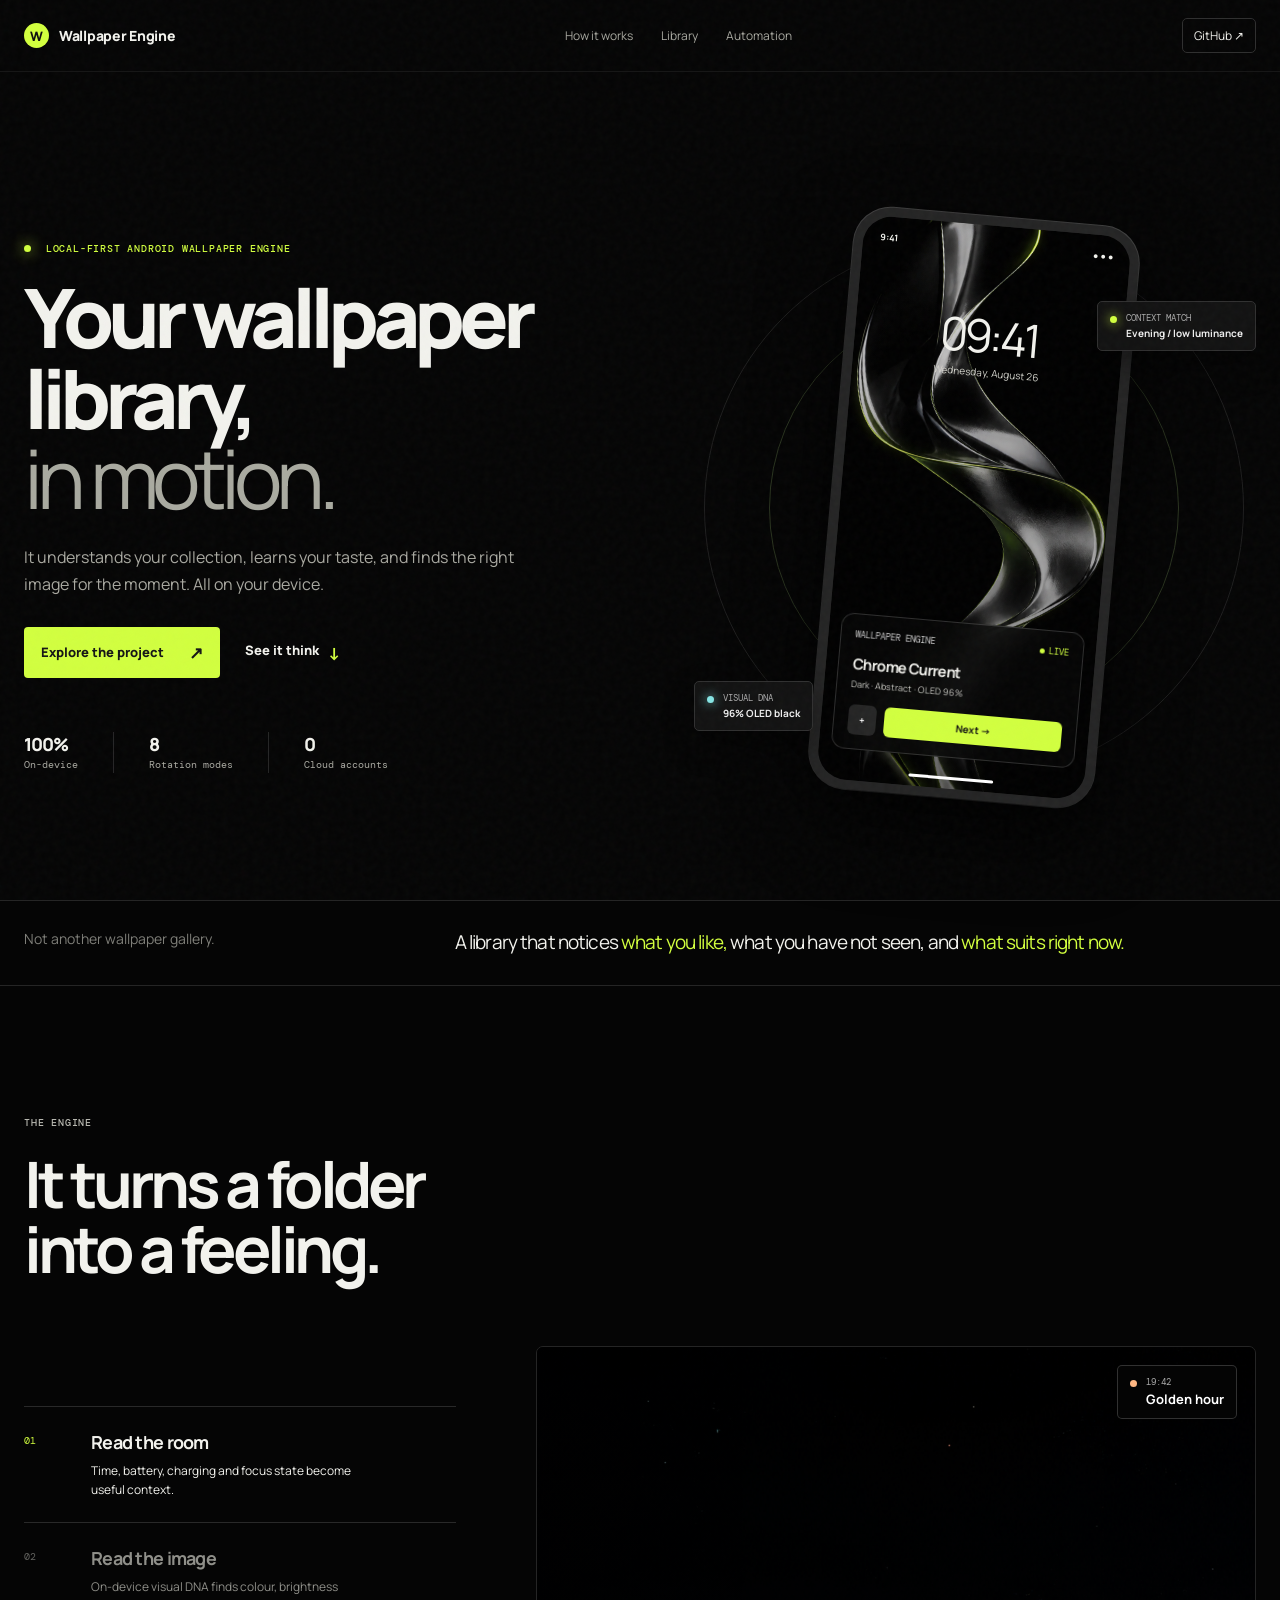
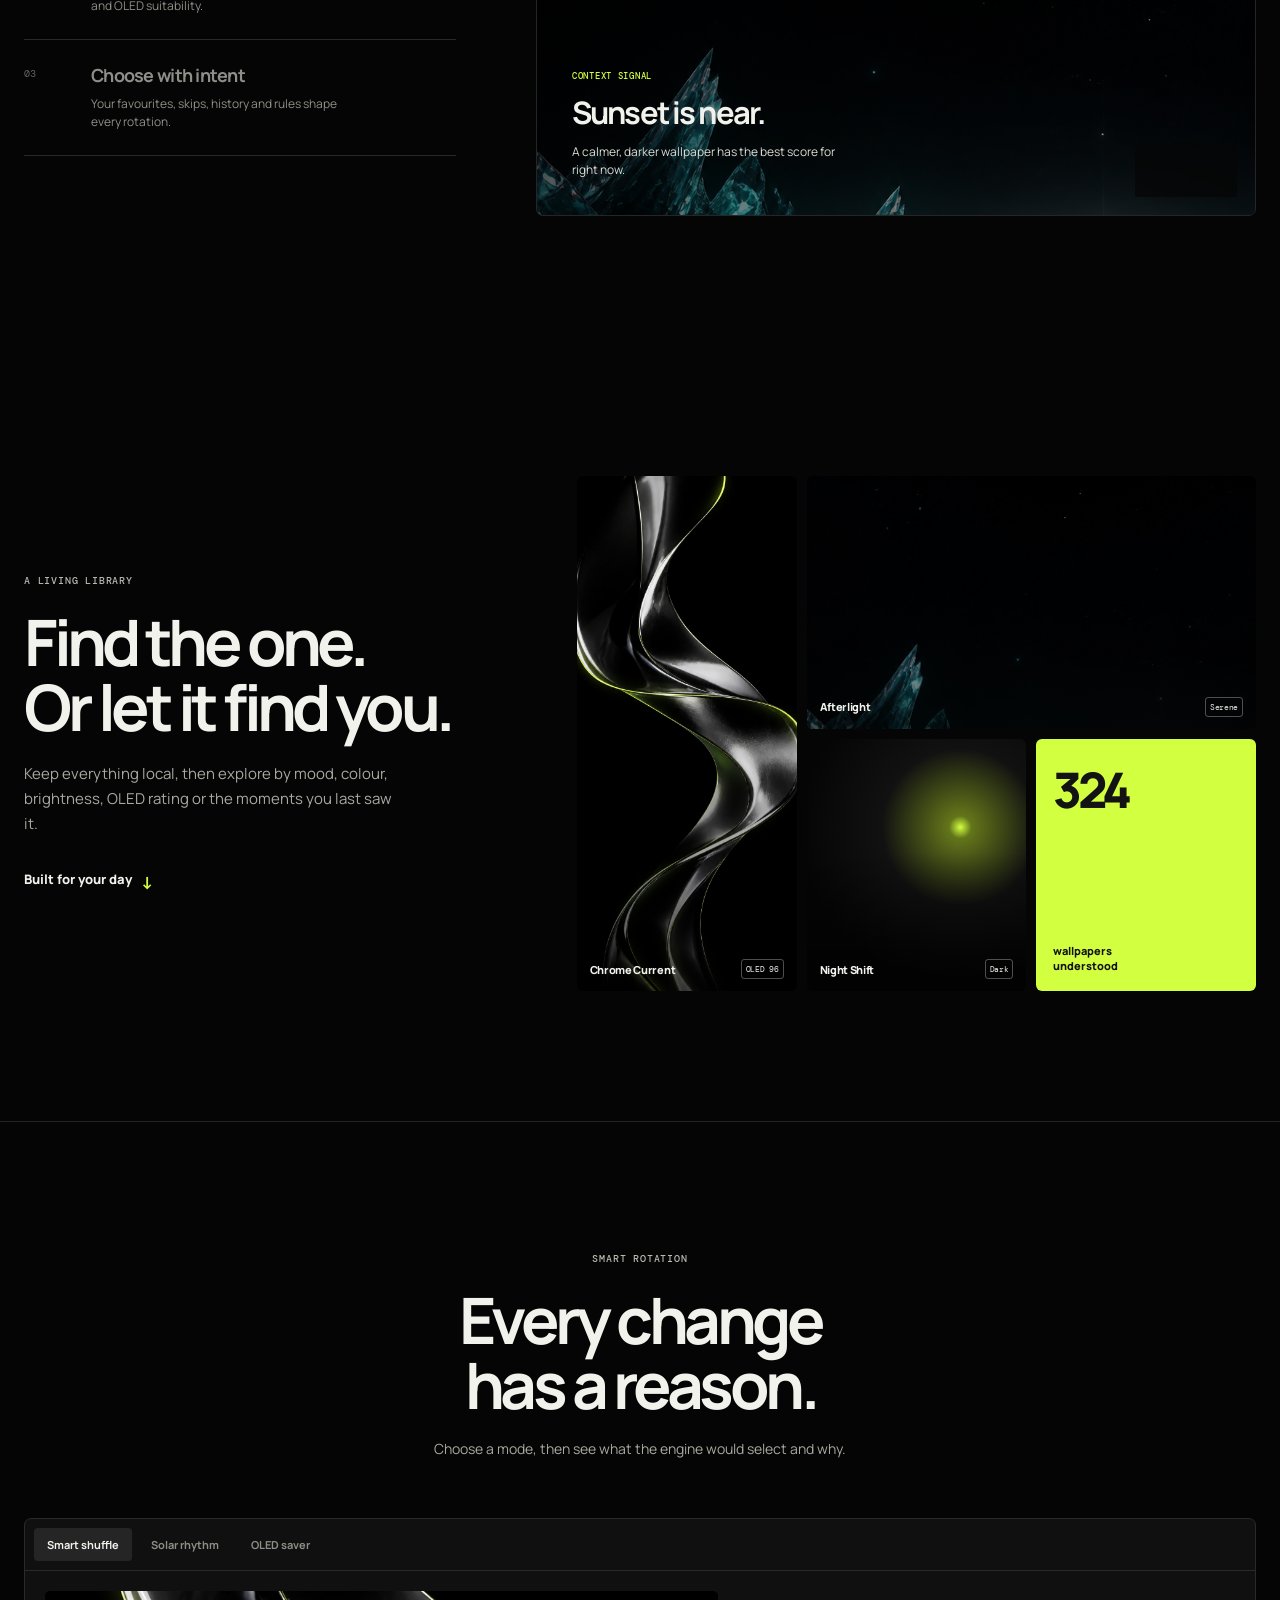
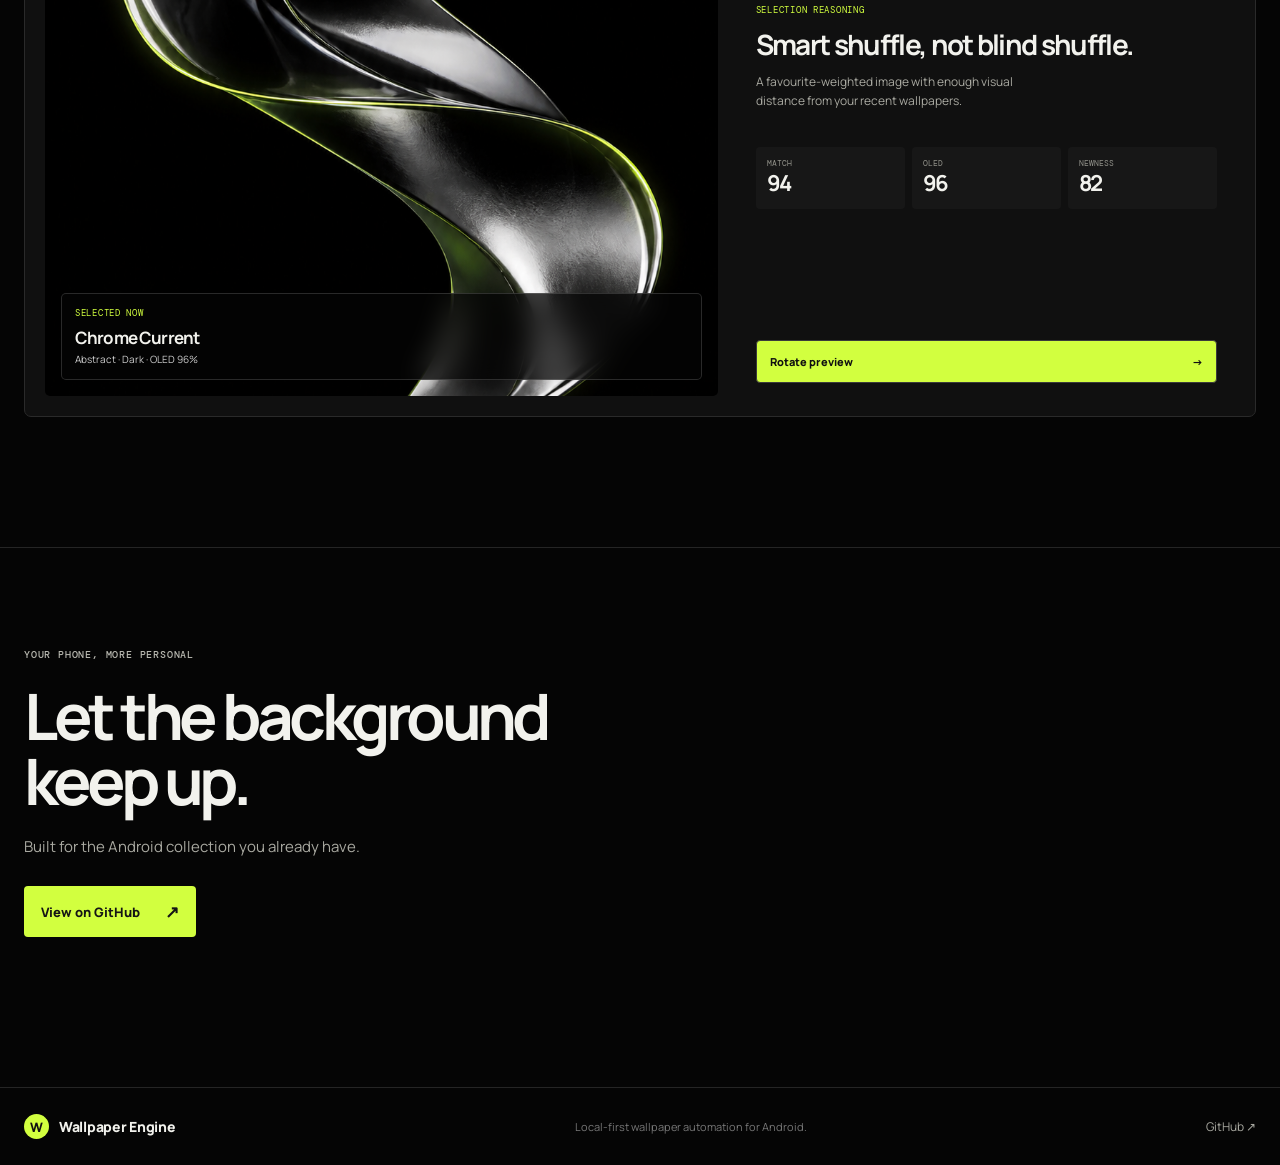
==== commit 1061bd28: "feat(website): redesign product landing page" ====
--- a/website/index.html
+++ b/website/index.html
@@ -1,782 +1,44 @@
-<!DOCTYPE html>
+<!doctype html>
 <html lang="en">
 <head>
-    <meta charset="UTF-8">
-    <meta name="viewport" content="width=device-width, initial-scale=1.0">
-    <title>Wallpaper Engine ✦ Intelligent Android Wallpaper Automation</title>
-    <meta name="description" content="A smart, local-first wallpaper automation engine for Android. Your wallpaper library, finally alive.">
-    <link rel="stylesheet" href="styles.css">
-    <link rel="preconnect" href="https://fonts.googleapis.com">
-    <link rel="preconnect" href="https://fonts.gstatic.com" crossorigin>
-    <link href="https://fonts.googleapis.com/css2?family=Plus+Jakarta+Sans:wght@300;400;500;600;700;800;900&family=JetBrains+Mono:wght@400;500;700&display=swap" rel="stylesheet">
+  <meta charset="UTF-8">
+  <meta name="viewport" content="width=device-width, initial-scale=1.0">
+  <meta name="theme-color" content="#050505">
+  <meta name="description" content="Wallpaper Engine is a local-first Android wallpaper library that learns what looks right, then changes it at the right moment.">
+  <title>Wallpaper Engine | Your library, in motion</title>
+  <link rel="preconnect" href="https://fonts.googleapis.com">
+  <link rel="preconnect" href="https://fonts.gstatic.com" crossorigin>
+  <link href="https://fonts.googleapis.com/css2?family=DM+Mono:wght@400;500&family=Manrope:wght@400;500;600;700;800&display=swap" rel="stylesheet">
+  <link rel="stylesheet" href="styles.css">
 </head>
 <body>
-    <!-- Live AGSL-Style Background Shader Canvas -->
-    <canvas id="bg-canvas"></canvas>
-    <div class="ambient-glow glow-1"></div>
-    <div class="ambient-glow glow-2"></div>
-    <div class="grid-overlay"></div>
-
-    <!-- Navigation Header -->
-    <header class="navbar" id="navbar">
-        <div class="nav-container">
-            <a href="#" class="brand">
-                <div class="brand-logo-wrap">
-                    <span class="brand-icon">✦</span>
-                </div>
-                <div class="brand-name-group">
-                    <span class="brand-text">WALLPAPER <span class="accent-text">ENGINE</span></span>
-                    <span class="badge-pill">v1.0 ANDROID</span>
-                </div>
-            </a>
-            <nav class="nav-links">
-                <a href="#concept">Pipeline</a>
-                <a href="#simulator">Smart Rotation</a>
-                <a href="#dna">Wallpaper DNA</a>
-                <a href="#screens">UI Gallery</a>
-                <a href="#ecosystem">Ecosystem</a>
-                <a href="#features">Features</a>
-                <a href="#tech">Architecture</a>
-            </nav>
-            <div class="nav-actions">
-                <a href="https://github.com/akshar2324/Wallpaper_Engine" target="_blank" class="btn btn-nav">
-                    <svg width="16" height="16" viewBox="0 0 24 24" fill="currentColor">
-                        <path d="M12 0C5.37 0 0 5.37 0 12c0 5.31 3.435 9.795 8.205 11.385.6.105.825-.255.825-.57 0-.285-.015-1.23-.015-2.235-3.015.555-3.795-.735-4.035-1.41-.135-.345-.72-1.41-1.23-1.695-.42-.225-1.02-.78-.015-.795.945-.015 1.62.87 1.845 1.23 1.08 1.815 2.805 1.305 3.495.99.105-.78.42-1.305.765-1.605-2.67-.3-5.46-1.335-5.46-5.925 0-1.305.465-2.385 1.23-3.225-.12-.3-.54-1.53.12-3.18 0 0 1.005-.315 3.3 1.23.96-.27 1.98-.405 3-.405s2.04.135 3 .405c2.295-1.56 3.3-1.23 3.3-1.23.66 1.65.24 2.88.12 3.18.765.84 1.23 1.905 1.23 3.225 0 4.605-2.805 5.625-5.475 5.925.435.375.81 1.095.81 2.22 0 1.605-.015 2.895-.015 3.3 0 .315.225.69.825.57A12.02 12.02 0 0024 12c0-6.63-5.37-12-12-12z"/>
-                    </svg>
-                    <span>GitHub</span>
-                </a>
-            </div>
-        </div>
-    </header>
-
-    <main>
-        <!-- Hero Section -->
-        <section class="hero-section">
-            <div class="hero-container">
-                <div class="hero-text-col">
-                    <div class="hero-pill">
-                        <span class="pulse-dot"></span>
-                        LOCAL-FIRST INTELLIGENT AUTOMATION
-                    </div>
-                    <h1 class="hero-title">
-                        Wallpaper Engine
-                    </h1>
-                    <h2 class="hero-subheadline">
-                        A smart, local-first wallpaper automation engine for Android.
-                    </h2>
-                    <p class="hero-tagline">
-                        Your wallpaper library, <span class="gradient-text">finally alive.</span>
-                    </p>
-                    <p class="hero-desc">
-                        Stop suffering from static galleries and blind random shuffle. Wallpaper Engine extracts on-device visual DNA, learns your aesthetic taste, and rotates the perfect wallpaper matching solar time, battery level, charging state, and repetition history.
-                    </p>
-
-                    <div class="hero-cta-group">
-                        <a href="https://github.com/akshar2324/Wallpaper_Engine" target="_blank" class="btn btn-primary btn-glow">
-                            <svg width="18" height="18" viewBox="0 0 24 24" fill="currentColor">
-                                <path d="M12 0C5.37 0 0 5.37 0 12c0 5.31 3.435 9.795 8.205 11.385.6.105.825-.255.825-.57 0-.285-.015-1.23-.015-2.235-3.015.555-3.795-.735-4.035-1.41-.135-.345-.72-1.41-1.23-1.695-.42-.225-1.02-.78-.015-.795.945-.015 1.62.87 1.845 1.23 1.08 1.815 2.805 1.305 3.495.99.105-.78.42-1.305.765-1.605-2.67-.3-5.46-1.335-5.46-5.925 0-1.305.465-2.385 1.23-3.225-.12-.3-.54-1.53.12-3.18 0 0 1.005-.315 3.3 1.23.96-.27 1.98-.405 3-.405s2.04.135 3 .405c2.295-1.56 3.3-1.23 3.3-1.23.66 1.65.24 2.88.12 3.18.765.84 1.23 1.905 1.23 3.225 0 4.605-2.805 5.625-5.475 5.925.435.375.81 1.095.81 2.22 0 1.605-.015 2.895-.015 3.3 0 .315.225.69.825.57A12.02 12.02 0 0024 12c0-6.63-5.37-12-12-12z"/>
-                            </svg>
-                            <span>View on GitHub</span>
-                            <span class="btn-arrow">→</span>
-                        </a>
-                        <a href="#simulator" class="btn btn-secondary">
-                            <span>Interactive Simulator</span>
-                        </a>
-                    </div>
-
-                    <div class="hero-metric-row">
-                        <div class="metric-item">
-                            <span class="metric-val">100%</span>
-                            <span class="metric-lbl">Local & Private</span>
-                        </div>
-                        <div class="metric-divider"></div>
-                        <div class="metric-item">
-                            <span class="metric-val">8 Modes</span>
-                            <span class="metric-lbl">Smart Strategies</span>
-                        </div>
-                        <div class="metric-divider"></div>
-                        <div class="metric-item">
-                            <span class="metric-val">&lt; 8ms</span>
-                            <span class="metric-lbl">DNA Analysis</span>
-                        </div>
-                    </div>
-                </div>
-
-                <!-- Cinematic 3D Floating Android Phone Mockup -->
-                <div class="hero-mockup-col">
-                    <div class="phone-stage">
-                        <div class="phone-frame" id="hero-phone">
-                            <div class="phone-camera-island">
-                                <div class="camera-lens"></div>
-                            </div>
-                            <div class="phone-status-bar">
-                                <span class="status-time">21:30</span>
-                                <div class="status-icons">
-                                    <span>5G</span>
-                                    <span>✦</span>
-                                    <span>100%</span>
-                                </div>
-                            </div>
-
-                            <div class="phone-screen" id="hero-screen">
-                                <!-- Dynamic Live Wallpaper Layer -->
-                                <div class="screen-wallpaper" id="screen-wallpaper-bg"></div>
-                                <div class="screen-overlay-scrim"></div>
-
-                                <!-- Screen Content -->
-                                <div class="screen-content">
-                                    <div class="screen-header-clock">
-                                        <div class="screen-time" id="screen-clock-time">21:30</div>
-                                        <div class="screen-date" id="screen-clock-date">Wednesday, Aug 26</div>
-                                    </div>
-
-                                    <!-- Live Interactive AppWidget Preview -->
-                                    <div class="screen-widget-glass">
-                                        <div class="widget-head">
-                                            <span class="widget-brand">WALLPAPER ENGINE ✦</span>
-                                            <span class="widget-badge" id="widget-strategy-badge">SMART SHUFFLE</span>
-                                        </div>
-                                        <div class="widget-title-text" id="hero-wall-title">Neon Cyber Skyline</div>
-                                        <div class="widget-meta-text" id="hero-wall-sub">Cyberpunk • Energetic • OLED 84%</div>
-                                        
-                                        <div class="widget-action-bar">
-                                            <div class="widget-action-btn" id="hero-widget-star">★ STARRED</div>
-                                            <div class="widget-action-btn accent" id="hero-widget-next">NEXT ❯</div>
-                                        </div>
-                                    </div>
-                                </div>
-
-                                <!-- Android Navigation Bar Pill -->
-                                <div class="phone-nav-bar"></div>
-                            </div>
-                            <div class="phone-glass-glare"></div>
-                        </div>
-
-                        <!-- Floating Live DNA Indicator Cards -->
-                        <div class="floating-dna-badge badge-top-right">
-                            <div class="dna-dot violet"></div>
-                            <div class="dna-badge-text">
-                                <span class="badge-sub">SOLAR PROFILE</span>
-                                <span class="badge-val">Golden Hour 19:42</span>
-                            </div>
-                        </div>
-
-                        <div class="floating-dna-badge badge-bottom-left">
-                            <div class="dna-dot emerald"></div>
-                            <div class="dna-badge-text">
-                                <span class="badge-sub">OLED BLACK FLOOR</span>
-                                <span class="badge-val">#000000 (88% Crushed)</span>
-                            </div>
-                        </div>
-                    </div>
-                </div>
-            </div>
-        </section>
-
-        <!-- Problem Section: The Passive Wallpaper Crisis -->
-        <section class="problem-section">
-            <div class="container">
-                <div class="section-center-head">
-                    <div class="section-badge">THE PASSIVE DILEMMA</div>
-                    <h2 class="section-title">Your wallpapers deserve <span class="gradient-red">more than dumb shuffle.</span></h2>
-                    <p class="section-sub">Traditional wallpaper apps leave your collection passive, repetitive, and disconnected from your device context.</p>
-                </div>
-
-                <div class="problem-cards-grid">
-                    <div class="glass-card problem-card">
-                        <div class="problem-icon red">
-                            <svg width="24" height="24" viewBox="0 0 24 24" fill="none" stroke="currentColor" stroke-width="2">
-                                <circle cx="12" cy="12" r="10"></circle>
-                                <line x1="15" y1="9" x2="9" y2="15"></line>
-                                <line x1="9" y1="9" x2="15" y2="15"></line>
-                            </svg>
-                        </div>
-                        <h3>Dumb Random Rotation</h3>
-                        <p>Standard randomizers blind you with 100% white backgrounds at 2 AM or drain your battery during OLED power saving mode.</p>
-                    </div>
-
-                    <div class="glass-card problem-card">
-                        <div class="problem-icon red">
-                            <svg width="24" height="24" viewBox="0 0 24 24" fill="none" stroke="currentColor" stroke-width="2">
-                                <path d="M21 16V8a2 2 0 0 0-1-1.73l-7-4a2 2 0 0 0-2 0l-7 4A2 2 0 0 0 3 8v8a2 2 0 0 0 1 1.73l7 4a2 2 0 0 0 2 0l7-4A2 2 0 0 0 21 16z"></path>
-                                <polyline points="3.27 6.96 12 12.01 20.73 6.96"></polyline>
-                                <line x1="12" y1="22.08" x2="12" y2="12"></line>
-                            </svg>
-                        </div>
-                        <h3>Forgotten Libraries</h3>
-                        <p>You collect hundreds of high-res artworks, but end up seeing the same few repeated over and over while 90% of your library sits dormant.</p>
-                    </div>
-
-                    <div class="glass-card problem-card">
-                        <div class="problem-icon red">
-                            <svg width="24" height="24" viewBox="0 0 24 24" fill="none" stroke="currentColor" stroke-width="2">
-                                <path d="M12 22s8-4 8-10V5l-8-3-8 3v7c0 6 8 10 8 10z"></path>
-                                <line x1="12" y1="8" x2="12" y2="12"></line>
-                                <line x1="12" y1="16" x2="12.01" y2="16"></line>
-                            </svg>
-                        </div>
-                        <h3>Cloud Bloat & Telemetry</h3>
-                        <p>Most wallpaper apps require cloud accounts, track personal preferences, and bombard you with intrusive ads just to set a wallpaper.</p>
-                    </div>
-                </div>
-            </div>
-        </section>
-
-        <!-- Core Concept Pipeline -->
-        <section id="concept" class="concept-section">
-            <div class="container">
-                <div class="section-center-head">
-                    <div class="section-badge">CORE PRODUCT IDEA</div>
-                    <h2 class="section-title">The 6-Step Engine Pipeline</h2>
-                    <p class="section-sub">A closed-loop on-device intelligence architecture turning raw images into responsive living wallpapers.</p>
-                </div>
-
-                <div class="pipeline-flow-wrapper">
-                    <div class="pipeline-cards-row">
-                        <!-- Step 1: Import -->
-                        <div class="glass-card pipeline-card active" data-step="1">
-                            <div class="pipeline-num">01</div>
-                            <div class="pipeline-icon">📥</div>
-                            <h3>Import</h3>
-                            <p>Bring in any local directory, content URI, or curated pack with zero cloud lock-in.</p>
-                            <div class="pipeline-tag">Zero Telemetry</div>
-                        </div>
-
-                        <!-- Step 2: Understand -->
-                        <div class="glass-card pipeline-card" data-step="2">
-                            <div class="pipeline-num">02</div>
-                            <div class="pipeline-icon">🧬</div>
-                            <h3>Understand</h3>
-                            <p>Extracts dominant/secondary colors, luminance, OLED purity %, and style/mood tags in &lt;8ms.</p>
-                            <div class="pipeline-tag">Visual DNA</div>
-                        </div>
-
-                        <!-- Step 3: Organize -->
-                        <div class="glass-card pipeline-card" data-step="3">
-                            <div class="pipeline-num">03</div>
-                            <div class="pipeline-icon">🗂️</div>
-                            <h3>Organize</h3>
-                            <p>Dynamic smart filters, 64-bit DCT perceptual hash duplicate clustering, and multi-tag search.</p>
-                            <div class="pipeline-tag">Smart Collections</div>
-                        </div>
-
-                        <!-- Step 4: Learn -->
-                        <div class="glass-card pipeline-card" data-step="4">
-                            <div class="pipeline-num">04</div>
-                            <div class="pipeline-icon">🧠</div>
-                            <h3>Learn</h3>
-                            <p>Tracks favorites, explicit skips, view time decay curves, and 5-star rating weights over time.</p>
-                            <div class="pipeline-tag">Taste Profile</div>
-                        </div>
-
-                        <!-- Step 5: Select -->
-                        <div class="glass-card pipeline-card" data-step="5">
-                            <div class="pipeline-num">05</div>
-                            <div class="pipeline-icon">🎯</div>
-                            <h3>Select</h3>
-                            <p>Calculates dynamic SQLite scoring query combining favorites, ratings, and anti-repetition variety.</p>
-                            <div class="pipeline-tag">8 Strategies</div>
-                        </div>
-
-                        <!-- Step 6: Adapt -->
-                        <div class="glass-card pipeline-card" data-step="6">
-                            <div class="pipeline-num">06</div>
-                            <div class="pipeline-icon">⚡</div>
-                            <h3>Adapt</h3>
-                            <p>Automates shifts on NOAA sunrise/sunset, battery saver trigger, AC charging, and DND states.</p>
-                            <div class="pipeline-tag">Context-Aware</div>
-                        </div>
-                    </div>
-                </div>
-            </div>
-        </section>
-
-        <!-- Interactive Smart Rotation Simulator -->
-        <section id="simulator" class="simulator-section">
-            <div class="container">
-                <div class="section-center-head">
-                    <div class="section-badge">INTERACTIVE DEMO</div>
-                    <h2 class="section-title">Test the Smart Rotation Engine</h2>
-                    <p class="section-sub">Switch strategies in real time to see how Wallpaper Engine scores wallpapers and computes selection reasons.</p>
-                </div>
-
-                <div class="simulator-console glass-card">
-                    <!-- Controls Bar -->
-                    <div class="sim-header">
-                        <span class="sim-header-label">ACTIVE ROTATION STRATEGY:</span>
-                        <div class="strategy-selector-row" id="strategy-chips">
-                            <button class="strat-btn active" data-strat="SMART_SHUFFLE">
-                                <span class="strat-icon">✦</span> Smart Shuffle
-                            </button>
-                            <button class="strat-btn" data-strat="TIME_OF_DAY">
-                                <span class="strat-icon">☀️</span> Solar Time of Day
-                            </button>
-                            <button class="strat-btn" data-strat="BATTERY_SAVER">
-                                <span class="strat-icon">🔋</span> OLED Battery Saver
-                            </button>
-                            <button class="strat-btn" data-strat="VARIETY">
-                                <span class="strat-icon">🎨</span> Variety Mode
-                            </button>
-                            <button class="strat-btn" data-strat="WEIGHTED_FAVORITES">
-                                <span class="strat-icon">⭐</span> Weighted Favorites
-                            </button>
-                            <button class="strat-btn" data-strat="NEVER_REPEAT">
-                                <span class="strat-icon">🔄</span> Never Repeat
-                            </button>
-                        </div>
-                    </div>
-
-                    <!-- Simulator Stage -->
-                    <div class="sim-body-grid">
-                        <!-- Live Wallpaper Preview Card -->
-                        <div class="sim-card-col">
-                            <div class="sim-wallpaper-frame" id="sim-wall-card">
-                                <div class="sim-wall-visual" id="sim-img-bg"></div>
-                                <div class="sim-wall-scrim">
-                                    <div class="sim-wall-name" id="sim-title">Cyberpunk Obsidian Grid</div>
-                                    <div class="sim-wall-tags" id="sim-tags">Cyberpunk • Energetic • 4.9★</div>
-                                </div>
-                            </div>
-                        </div>
-
-                        <!-- Live Engine Audit Log -->
-                        <div class="sim-log-col">
-                            <div class="audit-log-box">
-                                <div class="audit-log-head">
-                                    <div class="log-indicator">
-                                        <span class="log-dot"></span>
-                                        <span>ENGINE VERIFIED AUDIT LOG</span>
-                                    </div>
-                                    <span class="log-timestamp" id="sim-timestamp">0.008s</span>
-                                </div>
-
-                                <div class="audit-explanation" id="sim-reason">
-                                    "Score 9.12: High favorite weighting (+3.0), non-repeated color hash, optimal evening luminance matched."
-                                </div>
-
-                                <div class="audit-metric-pills">
-                                    <div class="log-pill">
-                                        <span class="lbl">Luminance</span>
-                                        <strong class="val" id="sim-lum">0.19</strong>
-                                    </div>
-                                    <div class="log-pill">
-                                        <span class="lbl">OLED Black Floor</span>
-                                        <strong class="val cyan" id="sim-oled">84%</strong>
-                                    </div>
-                                    <div class="log-pill">
-                                        <span class="lbl">Taste Rating</span>
-                                        <strong class="val gold" id="sim-rate">4.9★</strong>
-                                    </div>
-                                    <div class="log-pill">
-                                        <span class="lbl">Priority</span>
-                                        <strong class="val violet" id="sim-prio">CRITICAL</strong>
-                                    </div>
-                                </div>
-
-                                <div class="audit-actions">
-                                    <button class="btn btn-primary" id="btn-sim-rotate">
-                                        <span>Trigger Next Wallpaper Rotation</span>
-                                        <span class="btn-rotate-icon">↻</span>
-                                    </button>
-                                </div>
-                            </div>
-                        </div>
-                    </div>
-                </div>
-            </div>
-        </section>
-
-        <!-- Wallpaper DNA & On-Device AI -->
-        <section id="dna" class="dna-section">
-            <div class="container">
-                <div class="section-center-head">
-                    <div class="section-badge">ON-DEVICE VISUAL INTELLIGENCE</div>
-                    <h2 class="section-title">Deep Wallpaper DNA Extraction</h2>
-                    <p class="section-sub">Every imported wallpaper is analyzed locally with low-RAM downsampled histograms in &lt;8ms.</p>
-                </div>
-
-                <div class="dna-grid-layout">
-                    <!-- Left Interactive DNA Card -->
-                    <div class="glass-card dna-inspector-card">
-                        <div class="dna-inspector-header">
-                            <div class="dna-avatar-thumb"></div>
-                            <div class="dna-thumb-info">
-                                <h3>Obsidian Twilight Nebula</h3>
-                                <span>3840 × 2160 • 4.2 MB • JPEG</span>
-                            </div>
-                            <span class="dna-chip-badge">ANALYZED</span>
-                        </div>
-
-                        <div class="dna-metric-bars">
-                            <div class="metric-bar-group">
-                                <div class="bar-label-row">
-                                    <span>Luminance Brightness</span>
-                                    <strong>0.18 (Dark Optimal)</strong>
-                                </div>
-                                <div class="bar-track">
-                                    <div class="bar-fill" style="width: 18%;"></div>
-                                </div>
-                            </div>
-
-                            <div class="metric-bar-group">
-                                <div class="bar-label-row">
-                                    <span>OLED Black Purity (#000000)</span>
-                                    <strong class="cyan">88% True Black</strong>
-                                </div>
-                                <div class="bar-track">
-                                    <div class="bar-fill cyan" style="width: 88%;"></div>
-                                </div>
-                            </div>
-
-                            <div class="metric-bar-group">
-                                <div class="bar-label-row">
-                                    <span>User Taste Affinity</span>
-                                    <strong class="violet">94% Favorite Match</strong>
-                                </div>
-                                <div class="bar-track">
-                                    <div class="bar-fill violet" style="width: 94%;"></div>
-                                </div>
-                            </div>
-                        </div>
-
-                        <div class="dna-swatches-section">
-                            <span class="swatch-title">DOMINANT & SECONDARY COLORS:</span>
-                            <div class="swatches-row">
-                                <div class="color-swatch-box" style="background: #0B0A14;">
-                                    <span>#0B0A14</span>
-                                </div>
-                                <div class="color-swatch-box" style="background: #7C3AED;">
-                                    <span>#7C3AED</span>
-                                </div>
-                                <div class="color-swatch-box" style="background: #06B6D4;">
-                                    <span>#06B6D4</span>
-                                </div>
-                            </div>
-                        </div>
-
-                        <div class="dna-tags-section">
-                            <span class="swatch-title">INFERRED STYLE & MOOD TAGS:</span>
-                            <div class="dna-tags-list">
-                                <span class="tag-pill">Cyberpunk</span>
-                                <span class="tag-pill">Sci-Fi</span>
-                                <span class="tag-pill">Mysterious</span>
-                                <span class="tag-pill">Ethereal</span>
-                                <span class="tag-pill">OLED Pure</span>
-                            </div>
-                        </div>
-                    </div>
-
-                    <!-- Right DNA Feature Highlights -->
-                    <div class="dna-features-column">
-                        <div class="glass-card dna-info-tile">
-                            <div class="tile-icon violet">🎨</div>
-                            <div>
-                                <h4>Downsampled Color Quantization</h4>
-                                <p>Analyzes 64×64 downsampled byte streams using 5-bit color quantization to extract dominant chromatic palettes in milliseconds.</p>
-                            </div>
-                        </div>
-
-                        <div class="glass-card dna-info-tile">
-                            <div class="tile-icon emerald">⚡</div>
-                            <div>
-                                <h4>OLED Black Floor Crusher</h4>
-                                <p>Maps near-black shadow gradients directly to pure <span class="code">#000000</span>, turning off display pixels and extending battery life on AMOLED screens.</p>
-                            </div>
-                        </div>
-
-                        <div class="glass-card dna-info-tile">
-                            <div class="tile-icon cyan">🔍</div>
-                            <div>
-                                <h4>64-bit DCT Perceptual Hashing</h4>
-                                <p>Identifies exact and visually similar duplicates with scale and compression invariance, grouping duplicate clusters effortlessly.</p>
-                            </div>
-                        </div>
-
-                        <div class="glass-card dna-info-tile">
-                            <div class="tile-icon magenta">🧠</div>
-                            <div>
-                                <h4>AI Style & Mood Classifier</h4>
-                                <p>Calculates edge density, saturation, and contrast ratios to classify wallpapers into genres with structured tag recommendations.</p>
-                            </div>
-                        </div>
-                    </div>
-                </div>
-            </div>
-        </section>
-
-        <!-- UI Preview Gallery Carousel (Interactive App Screens) -->
-        <section id="screens" class="screens-section">
-            <div class="container">
-                <div class="section-center-head">
-                    <div class="section-badge">INTERACTIVE UI PREVIEWS</div>
-                    <h2 class="section-title">Designed for Modern Android</h2>
-                    <p class="section-sub">Explore the actual high-fidelity user interface crafted with Jetpack Compose and Material 3.</p>
-
-                    <!-- Screen Switcher Tabs -->
-                    <div class="screen-tab-bar" id="screen-tabs">
-                        <button class="screen-tab active" data-screen="HOME">Home Dashboard</button>
-                        <button class="screen-tab" data-screen="LIBRARY">Library & Filters</button>
-                        <button class="screen-tab" data-screen="DNA">DNA Detail Card</button>
-                        <button class="screen-tab" data-screen="SCHEDULES">Schedules & Solar</button>
-                        <button class="screen-tab" data-screen="EDITOR">On-Device Editor</button>
-                        <button class="screen-tab" data-screen="ANALYTICS">Health & Analytics</button>
-                    </div>
-                </div>
-
-                <!-- Showcase Phone Frame -->
-                <div class="screens-stage">
-                    <div class="showcase-phone-mockup">
-                        <div class="mockup-bezel">
-                            <div class="mockup-screen-canvas" id="mockup-screen-canvas">
-                                <!-- Dynamic Mockup Screen Content -->
-                                <div class="mock-screen-view" id="mock-view-home">
-                                    <div class="mock-top-bar">
-                                        <span class="mock-app-title">WALLPAPER ENGINE</span>
-                                        <span class="mock-status-pill">✦ ACTIVE</span>
-                                    </div>
-                                    <div class="mock-hero-preview">
-                                        <div class="mock-hero-img"></div>
-                                        <div class="mock-hero-overlay">
-                                            <div class="mock-wall-title">Neon Cyber City 2077</div>
-                                            <div class="mock-wall-meta">Applied • 4.9★ • Smart Shuffle</div>
-                                        </div>
-                                    </div>
-                                    <div class="mock-section-label">QUICK ROTATION MODES</div>
-                                    <div class="mock-grid-modes">
-                                        <div class="mock-mode-chip active">✦ Smart Shuffle</div>
-                                        <div class="mock-mode-chip">☀️ Solar Dawn</div>
-                                        <div class="mock-mode-chip">🔋 OLED Saver</div>
-                                        <div class="mock-mode-chip">🎨 Variety</div>
-                                    </div>
-                                    <div class="mock-action-btn">ROTATE NOW ❯</div>
-                                </div>
-                            </div>
-                        </div>
-                    </div>
-                </div>
-            </div>
-        </section>
-
-        <!-- Android Ecosystem Section (Visual Mockups) -->
-        <section id="ecosystem" class="ecosystem-section">
-            <div class="container">
-                <div class="section-center-head">
-                    <div class="section-badge">SYSTEM INTEGRATIONS</div>
-                    <h2 class="section-title">Deep Android Ecosystem Interop</h2>
-                    <p class="section-sub">Controlled directly from your home screen, notification shade, and quick settings.</p>
-                </div>
-
-                <div class="ecosystem-visual-grid">
-                    <!-- Widget Preview Card -->
-                    <div class="glass-card eco-mock-card">
-                        <div class="eco-mock-badge">HOME SCREEN WIDGET</div>
-                        <h3>Interactive AppWidget</h3>
-                        <p>Change wallpapers and star favorites directly from your launcher without opening the application.</p>
-                        
-                        <div class="sim-widget-preview-box">
-                            <div class="widget-head-row">
-                                <span>WALLPAPER ENGINE ✦</span>
-                                <span class="widget-live-tag">ACTIVE</span>
-                            </div>
-                            <div class="widget-title-preview">Obsidian Cyber Nexus</div>
-                            <div class="widget-sub-preview">Cyberpunk • Vibrant • Solar Matched</div>
-                            <div class="widget-btn-group">
-                                <div class="widget-mini-btn">★ STAR</div>
-                                <div class="widget-mini-btn accent">NEXT ❯</div>
-                            </div>
-                        </div>
-                    </div>
-
-                    <!-- Quick Settings Tile Card -->
-                    <div class="glass-card eco-mock-card">
-                        <div class="eco-mock-badge">QUICK SETTINGS</div>
-                        <h3>Notification Shade Tile</h3>
-                        <p>Access single-tap wallpaper rotation from anywhere in the OS via Android's Quick Settings tile.</p>
-                        
-                        <div class="qs-tile-preview-box">
-                            <div class="qs-tile-circle active">
-                                <span>✦</span>
-                            </div>
-                            <div class="qs-tile-text">
-                                <strong>Next Wallpaper</strong>
-                                <span>Tap to rotate</span>
-                            </div>
-                        </div>
-                    </div>
-
-                    <!-- Action Notification Card -->
-                    <div class="glass-card eco-mock-card">
-                        <div class="eco-mock-badge">ACTIONABLE NOTIFICATIONS</div>
-                        <h3>Rotation Controls</h3>
-                        <p>Interactive notification alerts featuring immediate Skip and Favorite broadcast intents.</p>
-                        
-                        <div class="notif-preview-box">
-                            <div class="notif-head">
-                                <span>Wallpaper Engine</span>
-                                <span>Just now</span>
-                            </div>
-                            <div class="notif-title">Wallpaper Applied: Ethereal Aurora</div>
-                            <div class="notif-body">Selected by NOAA Solar Dusk Profile</div>
-                            <div class="notif-chips-row">
-                                <div class="notif-chip">SKIP NEXT</div>
-                                <div class="notif-chip">★ FAVORITE</div>
-                            </div>
-                        </div>
-                    </div>
-                </div>
-            </div>
-        </section>
-
-        <!-- Powerhouse Features Grid -->
-        <section id="features" class="features-section">
-            <div class="container">
-                <div class="section-center-head">
-                    <div class="section-badge">FULL FEATURE SUITE</div>
-                    <h2 class="section-title">Engineered for Android Enthusiasts</h2>
-                    <p class="section-sub">Over 20+ dedicated capabilities designed around performance, privacy, and visual delight.</p>
-                </div>
-
-                <div class="features-mosaic-grid">
-                    <div class="glass-card feature-box">
-                        <div class="feature-box-icon">🌊</div>
-                        <h4>AGSL Live Shader Engine</h4>
-                        <p>GPU runtime shaders with interactive touch wave ripples and frame pacing for minimal battery drain.</p>
-                    </div>
-
-                    <div class="glass-card feature-box">
-                        <div class="feature-box-icon">☀️</div>
-                        <h4>NOAA Solar Calculator</h4>
-                        <p>Astronomical position formulas calculating Dawn, Sunrise, Solar Noon, Sunset, and Twilight.</p>
-                    </div>
-
-                    <div class="glass-card feature-box">
-                        <div class="feature-box-icon">🔋</div>
-                        <h4>Hardware Context Triggers</h4>
-                        <p>Broadcast receiver adapting wallpapers on Battery Saver, AC charger connect, and DND transitions.</p>
-                    </div>
-
-                    <div class="glass-card feature-box">
-                        <div class="feature-box-icon">🛠️</div>
-                        <h4>Library Health Wizard</h4>
-                        <p>Detects broken URIs, identifies low-res files, and purges stale wallpapers to reclaim storage.</p>
-                    </div>
-
-                    <div class="glass-card feature-box">
-                        <div class="feature-box-icon">📊</div>
-                        <h4>Usage Statistics Dashboard</h4>
-                        <p>Real-time analytics aggregating rotation triggers, OLED dark ratios, and top aesthetic styles.</p>
-                    </div>
-
-                    <div class="glass-card feature-box">
-                        <div class="feature-box-icon">📦</div>
-                        <h4>Portable JSON Backup/Restore</h4>
-                        <p>Zero-dependency library backup export and restore covering all relations, schedules, and preferences.</p>
-                    </div>
-
-                    <div class="glass-card feature-box">
-                        <div class="feature-box-icon">✂️</div>
-                        <h4>On-Device Image Editor</h4>
-                        <p>Non-destructive crop, contrast, brightness, saturation, vignette, and pure black floor crushing.</p>
-                    </div>
-
-                    <div class="glass-card feature-box">
-                        <div class="feature-box-icon">🌐</div>
-                        <h4>Curated Online Drops</h4>
-                        <p>Weekly curated feeds across AMOLED, Cyberpunk, Nature, Anime, and Minimalist categories.</p>
-                    </div>
-                </div>
-            </div>
-        </section>
-
-        <!-- Technical Specifications -->
-        <section id="tech" class="tech-section">
-            <div class="container">
-                <div class="section-center-head">
-                    <div class="section-badge">TECHNICAL SPECIFICATIONS</div>
-                    <h2 class="section-title">Built with Pure Modern Android</h2>
-                    <p class="section-sub">100% Kotlin with Clean Architecture, Reactive Flows, and Local Room Persistence.</p>
-                </div>
-
-                <div class="tech-grid">
-                    <div class="tech-card glass-card">
-                        <span class="tech-badge">LANGUAGE</span>
-                        <h3>Kotlin 2.2</h3>
-                        <p>Modern Kotlin Coroutines, StateFlow, and immutable models for zero race conditions.</p>
-                    </div>
-                    <div class="tech-card glass-card">
-                        <span class="tech-badge">UI TOOLKIT</span>
-                        <h3>Jetpack Compose</h3>
-                        <p>100% Declarative Compose UI with Material 3 theming and hardware-accelerated animations.</p>
-                    </div>
-                    <div class="tech-card glass-card">
-                        <span class="tech-badge">DATABASE</span>
-                        <h3>Room Database v6</h3>
-                        <p>Indexed SQLite dynamic scoring engine with automated migration pathways (v2 to v6).</p>
-                    </div>
-                    <div class="tech-card glass-card">
-                        <span class="tech-badge">GPU SHADERS</span>
-                        <h3>AGSL RuntimeShader</h3>
-                        <p>High-performance Android 13+ GPU shader language rendering live ambient cosmic waves.</p>
-                    </div>
-                </div>
-            </div>
-        </section>
-
-        <!-- Local-First Privacy -->
-        <section class="privacy-section">
-            <div class="container">
-                <div class="privacy-box glass-card">
-                    <div class="privacy-icon">🛡️</div>
-                    <h2>Local-First Visual Intelligence</h2>
-                    <p>Your wallpaper taste stays strictly on your device. Every image analysis, perceptual hash, and taste scoring calculation runs locally with zero telemetry, zero trackers, and zero cloud lock-in.</p>
-                    <div class="privacy-metrics">
-                        <span>✓ 100% On-Device</span>
-                        <span>✓ Zero Cloud Dependencies</span>
-                        <span>✓ Fully Open Source</span>
-                    </div>
-                </div>
-            </div>
-        </section>
-
-        <!-- Final Call to Action -->
-        <section class="cta-section">
-            <div class="container">
-                <div class="cta-banner glass-card">
-                    <h2 class="cta-heading">Build a wallpaper library that <span class="gradient-text">moves with you.</span></h2>
-                    <p class="cta-desc">Open-source, intelligent, and designed for Android power users.</p>
-                    <div class="cta-action-row">
-                        <a href="https://github.com/akshar2324/Wallpaper_Engine" target="_blank" class="btn btn-primary btn-large btn-glow">
-                            <span>Get Started on GitHub</span>
-                            <span class="btn-arrow">→</span>
-                        </a>
-                    </div>
-                </div>
-            </div>
-        </section>
-    </main>
-
-    <!-- Footer -->
-    <footer class="footer">
-        <div class="container footer-layout">
-            <div class="footer-left">
-                <div class="brand">
-                    <span class="brand-icon">✦</span>
-                    <span class="brand-text">WALLPAPER <span class="accent-text">ENGINE</span></span>
-                </div>
-                <p>A smart, local-first wallpaper automation engine for Android.</p>
-            </div>
-            <div class="footer-right">
-                <a href="https://github.com/akshar2324/Wallpaper_Engine" target="_blank">GitHub Repository</a>
-                <a href="#concept">Pipeline</a>
-                <a href="#simulator">Simulator</a>
-                <a href="#dna">DNA Engine</a>
-            </div>
-        </div>
-        <div class="container footer-bottom">
-            <span>© 2026 Wallpaper Engine. Open-source under Apache 2.0. Built with Antigravity.</span>
-        </div>
-    </footer>
-
-    <script src="app.js"></script>
-</body>
-</html>
+  <div class="noise" aria-hidden="true"></div>
+  <header class="nav" id="top">
+    <a class="brand" href="#top" aria-label="Wallpaper Engine home"><span class="brand-mark">W</span><span>Wallpaper Engine</span></a>
+    <nav aria-label="Primary navigation"><a href="#engine">How it works</a><a href="#library">Library</a><a href="#automation">Automation</a></nav>
+    <a class="github-link" href="https://github.com/akshar2324/Wallpaper_Engine" target="_blank" rel="noreferrer">GitHub <span aria-hidden="true">↗</span></a>
+  </header>
+  <main>
+    <section class="hero">
+      <div class="hero-copy reveal">
+        <p class="eyebrow"><span></span> Local-first Android wallpaper engine</p>
+        <h1>Your wallpaper library,<br><em>in motion.</em></h1>
+        <p class="lede">It understands your collection, learns your taste, and finds the right image for the moment. All on your device.</p>
+        <div class="hero-actions"><a class="button button-primary" href="https://github.com/akshar2324/Wallpaper_Engine" target="_blank" rel="noreferrer">Explore the project <span>↗</span></a><a class="text-link" href="#engine">See it think <span>↓</span></a></div>
+        <dl class="hero-stats"><div><dt>100%</dt><dd>On-device</dd></div><div><dt>8</dt><dd>Rotation modes</dd></div><div><dt>0</dt><dd>Cloud accounts</dd></div></dl>
+      </div>
+      <div class="hero-visual reveal">
+        <div class="orbit orbit-one"></div><div class="orbit orbit-two"></div>
+        <div class="phone hero-phone"><div class="phone-screen wallpaper-a"><div class="phone-status"><span>9:41</span><span>● ● ●</span></div><div class="lock-time">09:41</div><div class="lock-date">Wednesday, August 26</div><div class="now-playing"><div class="now-playing-top"><span>Wallpaper Engine</span><span class="live-dot">Live</span></div><strong id="heroTitle">Chrome Current</strong><small id="heroMeta">Dark · Abstract · OLED 96%</small><div class="player-actions"><button id="heroFavorite" aria-label="Toggle favorite">+</button><button id="heroNext" aria-label="Show next wallpaper">Next <span>→</span></button></div></div><div class="gesture"></div></div></div>
+        <div class="floating-note note-a"><span class="note-dot lime"></span><p>Context match<strong>Evening / low luminance</strong></p></div><div class="floating-note note-b"><span class="note-dot cyan"></span><p>Visual DNA<strong>96% OLED black</strong></p></div>
+      </div>
+    </section>
+    <section class="proof strip reveal"><p>Not another wallpaper gallery.</p><p>A library that notices <span>what you like,</span> what you have not seen, and <span>what suits right now.</span></p></section>
+    <section class="engine section" id="engine"><div class="section-head reveal"><p class="eyebrow">The engine</p><h2>It turns a folder<br>into a feeling.</h2></div><div class="engine-layout"><div class="engine-steps reveal"><button class="engine-step active" data-step="0"><span>01</span><div><strong>Read the room</strong><p>Time, battery, charging and focus state become useful context.</p></div></button><button class="engine-step" data-step="1"><span>02</span><div><strong>Read the image</strong><p>On-device visual DNA finds colour, brightness and OLED suitability.</p></div></button><button class="engine-step" data-step="2"><span>03</span><div><strong>Choose with intent</strong><p>Your favourites, skips, history and rules shape every rotation.</p></div></button></div><div class="engine-stage reveal"><div class="engine-wall" id="engineWall"></div><div class="engine-overlay"><p id="engineKicker">Context signal</p><h3 id="engineTitle">Sunset is near.</h3><p id="engineBody">A calmer, darker wallpaper has the best score for right now.</p></div><div class="signal signal-time"><span></span><p>19:42<strong>Golden hour</strong></p></div><div class="signal signal-score"><p>Selection score<strong id="engineScore">9.42</strong></p></div></div></div></section>
+    <section class="library section" id="library"><div class="library-copy reveal"><p class="eyebrow">A living library</p><h2>Find the one.<br>Or let it find you.</h2><p>Keep everything local, then explore by mood, colour, brightness, OLED rating or the moments you last saw it.</p><a class="text-link" href="#automation">Built for your day <span>↓</span></a></div><div class="wall-grid reveal"><figure class="wall-card wall-one"><img src="assets/chrome-ribbon-wallpaper.png" alt="Abstract chrome ribbon wallpaper"><figcaption><span>Chrome Current</span><small>OLED 96</small></figcaption></figure><figure class="wall-card wall-two"><img src="assets/crystalline-horizon-wallpaper.png" alt="Crystalline horizon wallpaper"><figcaption><span>Afterlight</span><small>Serene</small></figcaption></figure><figure class="wall-card wall-three"><div></div><figcaption><span>Night Shift</span><small>Dark</small></figcaption></figure><div class="library-chip"><span>324</span><p>wallpapers<br>understood</p></div></div></section>
+    <section class="automation section" id="automation"><div class="section-head center reveal"><p class="eyebrow">Smart rotation</p><h2>Every change<br>has a reason.</h2><p>Choose a mode, then see what the engine would select and why.</p></div><div class="rotation reveal"><div class="rotation-tabs" role="tablist" aria-label="Rotation modes"><button class="rotation-tab active" data-mode="SMART">Smart shuffle</button><button class="rotation-tab" data-mode="SOLAR">Solar rhythm</button><button class="rotation-tab" data-mode="OLED">OLED saver</button></div><div class="rotation-content"><div class="rotation-preview"><img id="rotationImage" src="assets/chrome-ribbon-wallpaper.png" alt="Selected wallpaper preview"><div class="selected-label"><span>Selected now</span><strong id="rotationTitle">Chrome Current</strong><small id="rotationTags">Abstract · Dark · OLED 96%</small></div></div><div class="reasoning"><p class="console-label">Selection reasoning</p><h3 id="reasoningTitle">Smart shuffle, not blind shuffle.</h3><p id="reasoningBody">A favourite-weighted image with enough visual distance from your recent wallpapers.</p><div class="score-grid"><div><span>Match</span><strong id="matchScore">94</strong></div><div><span>OLED</span><strong id="oledScore">96</strong></div><div><span>Newness</span><strong id="newnessScore">82</strong></div></div><button class="rotate-button" id="rotateButton">Rotate preview <span>→</span></button></div></div></div></section>
+    <section class="closing section reveal"><p class="eyebrow">Your phone, more personal</p><h2>Let the background<br>keep up.</h2><p>Built for the Android collection you already have.</p><a class="button button-primary" href="https://github.com/akshar2324/Wallpaper_Engine" target="_blank" rel="noreferrer">View on GitHub <span>↗</span></a></section>
+  </main>
+  <footer><a class="brand" href="#top"><span class="brand-mark">W</span><span>Wallpaper Engine</span></a><p>Local-first wallpaper automation for Android.</p><a href="https://github.com/akshar2324/Wallpaper_Engine" target="_blank" rel="noreferrer">GitHub ↗</a></footer>
+  <script src="app.js"></script>
+</body></html>
--- a/website/styles.css
+++ b/website/styles.css
@@ -1,1732 +1,2 @@
-/* -------------------------------------------------------------
- * Wallpaper Engine — Cinematic OLED Product Landing Page
- * Aesthetic: Nothing OS meets Raycast meets Dark Android OLED Gallery
- * ----------------------------------------------------------- */
-
-:root {
-    --bg-base: #030305;
-    --bg-surface: rgba(14, 13, 22, 0.7);
-    --bg-surface-elevated: rgba(24, 22, 38, 0.85);
-    --bg-surface-glass: rgba(255, 255, 255, 0.03);
-    
-    --border-subtle: rgba(255, 255, 255, 0.07);
-    --border-hover: rgba(139, 92, 246, 0.4);
-    --border-glow: rgba(139, 92, 246, 0.6);
-    
-    --primary: #8B5CF6;
-    --primary-light: #A78BFA;
-    --primary-glow: rgba(139, 92, 246, 0.45);
-    
-    --cyan: #06B6D4;
-    --cyan-glow: rgba(6, 182, 212, 0.4);
-    --magenta: #D946EF;
-    --emerald: #10B981;
-    --emerald-glow: rgba(16, 185, 129, 0.4);
-    --gold: #FBBF24;
-    --red: #EF4444;
-    
-    --text-primary: #FFFFFF;
-    --text-secondary: #9CA3AF;
-    --text-muted: #6B7280;
-    
-    --font-main: 'Plus Jakarta Sans', -apple-system, BlinkMacSystemFont, 'Segoe UI', Roboto, sans-serif;
-    --font-mono: 'JetBrains Mono', monospace;
-    
-    --radius-sm: 8px;
-    --radius-md: 14px;
-    --radius-lg: 22px;
-    --radius-xl: 32px;
-    --radius-full: 9999px;
-    
-    --shadow-glass: 0 16px 40px rgba(0, 0, 0, 0.6), 0 0 1px rgba(255, 255, 255, 0.1);
-    --shadow-glow: 0 0 30px rgba(139, 92, 246, 0.25);
-}
-
-* {
-    margin: 0;
-    padding: 0;
-    box-sizing: border-box;
-}
-
-html {
-    scroll-behavior: smooth;
-    font-family: var(--font-main);
-    background-color: var(--bg-base);
-    color: var(--text-primary);
-    overflow-x: hidden;
-}
-
-body {
-    position: relative;
-    min-height: 100vh;
-    line-height: 1.6;
-    background-color: var(--bg-base);
-}
-
-/* Background Canvas & Ambient Lighting */
-#bg-canvas {
-    position: fixed;
-    top: 0;
-    left: 0;
-    width: 100vw;
-    height: 100vh;
-    z-index: -3;
-    pointer-events: none;
-}
-
-.ambient-glow {
-    position: fixed;
-    width: 600px;
-    height: 600px;
-    border-radius: 50%;
-    filter: blur(140px);
-    z-index: -2;
-    pointer-events: none;
-    opacity: 0.18;
-}
-
-.glow-1 {
-    top: 10%;
-    left: -10%;
-    background: radial-gradient(circle, var(--primary) 0%, transparent 70%);
-}
-
-.glow-2 {
-    bottom: 20%;
-    right: -10%;
-    background: radial-gradient(circle, var(--cyan) 0%, transparent 70%);
-}
-
-.grid-overlay {
-    position: fixed;
-    top: 0;
-    left: 0;
-    width: 100vw;
-    height: 100vh;
-    background-image: 
-        linear-gradient(rgba(255, 255, 255, 0.015) 1px, transparent 1px),
-        linear-gradient(90deg, rgba(255, 255, 255, 0.015) 1px, transparent 1px);
-    background-size: 48px 48px;
-    z-index: -1;
-    pointer-events: none;
-}
-
-/* Container */
-.container {
-    max-width: 1240px;
-    margin: 0 auto;
-    padding: 0 24px;
-}
-
-/* Typography & Visual Helpers */
-.gradient-text {
-    background: linear-gradient(135deg, #C084FC 0%, #06B6D4 50%, #E879F9 100%);
-    -webkit-background-clip: text;
-    -webkit-text-fill-color: transparent;
-}
-
-.gradient-red {
-    background: linear-gradient(135deg, #F87171 0%, #EF4444 100%);
-    -webkit-background-clip: text;
-    -webkit-text-fill-color: transparent;
-}
-
-.accent-text {
-    color: var(--primary-light);
-}
-
-.code {
-    font-family: var(--font-mono);
-    color: var(--primary-light);
-    background: rgba(139, 92, 246, 0.12);
-    padding: 2px 6px;
-    border-radius: 4px;
-    font-size: 0.88em;
-}
-
-.section-center-head {
-    text-align: center;
-    max-width: 780px;
-    margin: 0 auto 56px auto;
-}
-
-.section-badge {
-    display: inline-flex;
-    align-items: center;
-    font-family: var(--font-mono);
-    font-size: 11px;
-    font-weight: 700;
-    letter-spacing: 1.8px;
-    color: var(--primary-light);
-    background: rgba(139, 92, 246, 0.12);
-    border: 1px solid rgba(139, 92, 246, 0.3);
-    padding: 6px 16px;
-    border-radius: var(--radius-full);
-    margin-bottom: 16px;
-    box-shadow: 0 0 20px rgba(139, 92, 246, 0.15);
-}
-
-.section-title {
-    font-size: 2.8rem;
-    font-weight: 900;
-    letter-spacing: -0.04em;
-    line-height: 1.15;
-    margin-bottom: 14px;
-}
-
-.section-sub {
-    color: var(--text-secondary);
-    font-size: 1.15rem;
-    line-height: 1.6;
-}
-
-/* Glass Card */
-.glass-card {
-    background: var(--bg-surface);
-    backdrop-filter: blur(20px);
-    -webkit-backdrop-filter: blur(20px);
-    border: 1px solid var(--border-subtle);
-    border-radius: var(--radius-lg);
-    box-shadow: var(--shadow-glass);
-    transition: all 0.35s cubic-bezier(0.16, 1, 0.3, 1);
-}
-
-.glass-card:hover {
-    border-color: var(--border-hover);
-    transform: translateY(-4px);
-    box-shadow: 0 20px 48px rgba(0, 0, 0, 0.7), var(--shadow-glow);
-}
-
-/* Buttons */
-.btn {
-    display: inline-flex;
-    align-items: center;
-    justify-content: center;
-    gap: 10px;
-    font-weight: 600;
-    font-size: 0.95rem;
-    padding: 13px 26px;
-    border-radius: var(--radius-md);
-    text-decoration: none;
-    cursor: pointer;
-    transition: all 0.25s cubic-bezier(0.16, 1, 0.3, 1);
-    border: none;
-    font-family: var(--font-main);
-}
-
-.btn-primary {
-    background: linear-gradient(135deg, #7C3AED 0%, #6366F1 100%);
-    color: #FFFFFF;
-    box-shadow: 0 6px 24px var(--primary-glow);
-}
-
-.btn-primary:hover {
-    box-shadow: 0 8px 32px rgba(139, 92, 246, 0.7);
-    transform: translateY(-2px);
-}
-
-.btn-secondary {
-    background: rgba(255, 255, 255, 0.05);
-    color: var(--text-primary);
-    border: 1px solid var(--border-subtle);
-}
-
-.btn-secondary:hover {
-    background: rgba(255, 255, 255, 0.1);
-    border-color: rgba(255, 255, 255, 0.2);
-    transform: translateY(-2px);
-}
-
-.btn-nav {
-    background: rgba(139, 92, 246, 0.12);
-    border: 1px solid rgba(139, 92, 246, 0.3);
-    color: var(--text-primary);
-    padding: 8px 18px;
-    font-size: 0.88rem;
-    border-radius: var(--radius-full);
-}
-
-.btn-large {
-    padding: 18px 40px;
-    font-size: 1.15rem;
-    border-radius: var(--radius-lg);
-}
-
-/* Header & Navbar */
-.navbar {
-    position: fixed;
-    top: 0;
-    left: 0;
-    width: 100%;
-    z-index: 100;
-    background: rgba(3, 3, 5, 0.75);
-    backdrop-filter: blur(24px);
-    -webkit-backdrop-filter: blur(24px);
-    border-bottom: 1px solid var(--border-subtle);
-    transition: all 0.3s;
-}
-
-.nav-container {
-    max-width: 1240px;
-    margin: 0 auto;
-    padding: 16px 24px;
-    display: flex;
-    align-items: center;
-    justify-content: space-between;
-}
-
-.brand {
-    display: flex;
-    align-items: center;
-    gap: 12px;
-    text-decoration: none;
-    color: var(--text-primary);
-}
-
-.brand-logo-wrap {
-    width: 34px;
-    height: 34px;
-    border-radius: 10px;
-    background: linear-gradient(135deg, #7C3AED, #06B6D4);
-    display: flex;
-    align-items: center;
-    justify-content: center;
-    box-shadow: 0 0 16px var(--primary-glow);
-}
-
-.brand-icon {
-    color: #FFF;
-    font-size: 1.1rem;
-    animation: pulse 3s infinite;
-}
-
-.brand-name-group {
-    display: flex;
-    align-items: center;
-    gap: 8px;
-}
-
-.brand-text {
-    font-weight: 900;
-    font-size: 1.1rem;
-    letter-spacing: -0.02em;
-}
-
-.badge-pill {
-    font-family: var(--font-mono);
-    font-size: 9px;
-    font-weight: 700;
-    background: rgba(6, 182, 212, 0.15);
-    border: 1px solid rgba(6, 182, 212, 0.3);
-    color: var(--cyan);
-    padding: 2px 7px;
-    border-radius: var(--radius-full);
-}
-
-.nav-links {
-    display: flex;
-    gap: 28px;
-}
-
-.nav-links a {
-    color: var(--text-secondary);
-    text-decoration: none;
-    font-size: 0.92rem;
-    font-weight: 500;
-    transition: color 0.2s ease;
-}
-
-.nav-links a:hover {
-    color: var(--text-primary);
-}
-
-/* Hero Section */
-.hero-section {
-    padding-top: 150px;
-    padding-bottom: 110px;
-    position: relative;
-}
-
-.hero-container {
-    max-width: 1240px;
-    margin: 0 auto;
-    padding: 0 24px;
-    display: grid;
-    grid-template-columns: 1.15fr 0.85fr;
-    gap: 60px;
-    align-items: center;
-}
-
-.hero-pill {
-    display: inline-flex;
-    align-items: center;
-    gap: 10px;
-    font-family: var(--font-mono);
-    font-size: 11px;
-    font-weight: 700;
-    letter-spacing: 1.5px;
-    color: var(--emerald);
-    background: rgba(16, 185, 129, 0.1);
-    border: 1px solid rgba(16, 185, 129, 0.3);
-    padding: 6px 16px;
-    border-radius: var(--radius-full);
-    margin-bottom: 20px;
-}
-
-.pulse-dot {
-    width: 7px;
-    height: 7px;
-    border-radius: 50%;
-    background: var(--emerald);
-    box-shadow: 0 0 10px var(--emerald);
-    animation: pulse 2s infinite;
-}
-
-.hero-title {
-    font-size: 4rem;
-    font-weight: 900;
-    letter-spacing: -0.05em;
-    line-height: 1.05;
-    margin-bottom: 8px;
-}
-
-.hero-subheadline {
-    font-size: 1.6rem;
-    font-weight: 700;
-    color: var(--primary-light);
-    letter-spacing: -0.02em;
-    margin-bottom: 12px;
-    line-height: 1.3;
-}
-
-.hero-tagline {
-    font-size: 1.85rem;
-    font-weight: 800;
-    letter-spacing: -0.03em;
-    margin-bottom: 18px;
-}
-
-.hero-desc {
-    font-size: 1.1rem;
-    color: var(--text-secondary);
-    line-height: 1.7;
-    margin-bottom: 36px;
-}
-
-.hero-cta-group {
-    display: flex;
-    gap: 16px;
-    margin-bottom: 48px;
-}
-
-.hero-metric-row {
-    display: flex;
-    align-items: center;
-    gap: 28px;
-}
-
-.metric-val {
-    display: block;
-    font-family: var(--font-mono);
-    font-size: 1.6rem;
-    font-weight: 900;
-    color: var(--text-primary);
-}
-
-.metric-lbl {
-    font-size: 0.82rem;
-    color: var(--text-muted);
-    font-weight: 500;
-}
-
-.metric-divider {
-    width: 1px;
-    height: 36px;
-    background: var(--border-subtle);
-}
-
-/* 3D Phone Stage & Mockup */
-.hero-mockup-col {
-    display: flex;
-    justify-content: center;
-    perspective: 1200px;
-}
-
-.phone-stage {
-    position: relative;
-}
-
-.phone-frame {
-    width: 300px;
-    height: 610px;
-    background: #0B0A12;
-    border: 10px solid #1C192E;
-    border-radius: 48px;
-    box-shadow: 
-        0 30px 80px rgba(0, 0, 0, 0.9),
-        0 0 50px rgba(139, 92, 246, 0.3),
-        inset 0 0 4px rgba(255, 255, 255, 0.2);
-    position: relative;
-    overflow: hidden;
-    animation: floatPhone 6s ease-in-out infinite;
-}
-
-.phone-camera-island {
-    position: absolute;
-    top: 12px;
-    left: 50%;
-    transform: translateX(-50%);
-    width: 76px;
-    height: 20px;
-    background: #000;
-    border-radius: 14px;
-    z-index: 30;
-    display: flex;
-    align-items: center;
-    justify-content: center;
-}
-
-.camera-lens {
-    width: 9px;
-    height: 9px;
-    background: #060B18;
-    border: 1.5px solid #1E293B;
-    border-radius: 50%;
-}
-
-.phone-status-bar {
-    position: absolute;
-    top: 14px;
-    left: 0;
-    width: 100%;
-    padding: 0 20px;
-    display: flex;
-    justify-content: space-between;
-    align-items: center;
-    font-size: 10px;
-    font-weight: 700;
-    color: rgba(255, 255, 255, 0.85);
-    z-index: 25;
-}
-
-.status-icons {
-    display: flex;
-    gap: 6px;
-    font-size: 9px;
-}
-
-.phone-screen {
-    width: 100%;
-    height: 100%;
-    position: relative;
-    display: flex;
-    flex-direction: column;
-    justify-content: space-between;
-    padding: 50px 18px 24px 18px;
-}
-
-.screen-wallpaper {
-    position: absolute;
-    top: 0;
-    left: 0;
-    width: 100%;
-    height: 100%;
-    background: radial-gradient(circle at 70% 30%, #7C3AED 0%, #1E1B4B 45%, #050508 90%);
-    transition: all 1.2s cubic-bezier(0.16, 1, 0.3, 1);
-    z-index: 1;
-}
-
-.screen-overlay-scrim {
-    position: absolute;
-    top: 0;
-    left: 0;
-    width: 100%;
-    height: 100%;
-    background: linear-gradient(180deg, rgba(0, 0, 0, 0.2) 0%, transparent 40%, rgba(0, 0, 0, 0.75) 100%);
-    z-index: 2;
-}
-
-.screen-content {
-    position: relative;
-    z-index: 10;
-    display: flex;
-    flex-direction: column;
-    height: 100%;
-    justify-content: space-between;
-}
-
-.screen-header-clock {
-    text-align: center;
-    padding-top: 10px;
-}
-
-.screen-time {
-    font-size: 3.2rem;
-    font-weight: 900;
-    letter-spacing: -0.05em;
-    color: #FFFFFF;
-    line-height: 1;
-    text-shadow: 0 4px 20px rgba(0, 0, 0, 0.6);
-}
-
-.screen-date {
-    font-size: 0.8rem;
-    font-weight: 600;
-    color: rgba(255, 255, 255, 0.85);
-    margin-top: 4px;
-}
-
-.screen-widget-glass {
-    background: rgba(14, 13, 22, 0.85);
-    backdrop-filter: blur(16px);
-    -webkit-backdrop-filter: blur(16px);
-    border: 1px solid rgba(255, 255, 255, 0.12);
-    border-radius: 20px;
-    padding: 14px;
-    box-shadow: 0 12px 30px rgba(0, 0, 0, 0.6);
-}
-
-.widget-head {
-    display: flex;
-    justify-content: space-between;
-    align-items: center;
-    margin-bottom: 6px;
-}
-
-.widget-brand {
-    font-size: 9px;
-    font-weight: 800;
-    color: var(--primary-light);
-    letter-spacing: 0.5px;
-}
-
-.widget-badge {
-    font-size: 8px;
-    font-weight: 700;
-    color: var(--emerald);
-    background: rgba(16, 185, 129, 0.2);
-    border: 1px solid rgba(16, 185, 129, 0.3);
-    padding: 2px 6px;
-    border-radius: 6px;
-}
-
-.widget-title-text {
-    font-size: 13px;
-    font-weight: 800;
-    color: #FFF;
-    margin-bottom: 2px;
-}
-
-.widget-meta-text {
-    font-size: 9px;
-    color: var(--text-secondary);
-    margin-bottom: 10px;
-}
-
-.widget-action-bar {
-    display: flex;
-    gap: 8px;
-}
-
-.widget-action-btn {
-    flex: 1;
-    text-align: center;
-    font-size: 9px;
-    font-weight: 700;
-    background: rgba(255, 255, 255, 0.08);
-    padding: 6px;
-    border-radius: 8px;
-    color: var(--gold);
-    border: 1px solid rgba(255, 255, 255, 0.05);
-}
-
-.widget-action-btn.accent {
-    color: var(--primary-light);
-    background: rgba(139, 92, 246, 0.2);
-    border-color: rgba(139, 92, 246, 0.3);
-}
-
-.phone-nav-bar {
-    position: absolute;
-    bottom: 8px;
-    left: 50%;
-    transform: translateX(-50%);
-    width: 90px;
-    height: 4px;
-    background: rgba(255, 255, 255, 0.6);
-    border-radius: 2px;
-    z-index: 30;
-}
-
-/* Floating DNA Badges */
-.floating-dna-badge {
-    position: absolute;
-    background: rgba(14, 13, 22, 0.85);
-    backdrop-filter: blur(16px);
-    -webkit-backdrop-filter: blur(16px);
-    border: 1px solid var(--border-subtle);
-    border-radius: var(--radius-md);
-    padding: 10px 14px;
-    display: flex;
-    align-items: center;
-    gap: 10px;
-    box-shadow: 0 16px 36px rgba(0, 0, 0, 0.6);
-    z-index: 40;
-    animation: floatBadge 4s ease-in-out infinite;
-}
-
-.badge-top-right {
-    top: 60px;
-    right: -36px;
-    animation-delay: 0.5s;
-}
-
-.badge-bottom-left {
-    bottom: 80px;
-    left: -36px;
-    animation-delay: 1.5s;
-}
-
-.dna-dot {
-    width: 10px;
-    height: 10px;
-    border-radius: 50%;
-}
-
-.dna-dot.violet { background: var(--primary-light); box-shadow: 0 0 10px var(--primary); }
-.dna-dot.emerald { background: var(--emerald); box-shadow: 0 0 10px var(--emerald); }
-
-.dna-badge-text {
-    display: flex;
-    flex-direction: column;
-}
-
-.badge-sub {
-    font-family: var(--font-mono);
-    font-size: 8px;
-    color: var(--text-muted);
-    letter-spacing: 0.5px;
-}
-
-.badge-val {
-    font-size: 11px;
-    font-weight: 700;
-    color: #FFF;
-}
-
-/* Sections */
-section {
-    padding: 100px 0;
-}
-
-/* Problem Section */
-.problem-cards-grid {
-    display: grid;
-    grid-template-columns: repeat(3, 1fr);
-    gap: 28px;
-}
-
-.problem-card {
-    padding: 36px 28px;
-}
-
-.problem-icon.red {
-    width: 44px;
-    height: 44px;
-    border-radius: 12px;
-    background: rgba(239, 68, 68, 0.12);
-    color: var(--red);
-    display: flex;
-    align-items: center;
-    justify-content: center;
-    margin-bottom: 20px;
-    border: 1px solid rgba(239, 68, 68, 0.25);
-}
-
-.problem-card h3 {
-    font-size: 1.3rem;
-    font-weight: 800;
-    margin-bottom: 12px;
-    letter-spacing: -0.02em;
-}
-
-.problem-card p {
-    color: var(--text-secondary);
-    font-size: 0.98rem;
-    line-height: 1.6;
-}
-
-/* Pipeline Flow */
-.pipeline-flow-wrapper {
-    overflow-x: auto;
-    padding-bottom: 20px;
-}
-
-.pipeline-cards-row {
-    display: grid;
-    grid-template-columns: repeat(6, 1fr);
-    gap: 16px;
-    min-width: 900px;
-}
-
-.pipeline-card {
-    padding: 24px 20px;
-    position: relative;
-}
-
-.pipeline-card.active, .pipeline-card:hover {
-    border-color: var(--primary);
-    background: rgba(139, 92, 246, 0.12);
-    transform: translateY(-6px);
-}
-
-.pipeline-num {
-    font-family: var(--font-mono);
-    font-size: 0.85rem;
-    font-weight: 800;
-    color: var(--primary-light);
-    margin-bottom: 10px;
-}
-
-.pipeline-icon {
-    font-size: 1.8rem;
-    margin-bottom: 12px;
-}
-
-.pipeline-card h3 {
-    font-size: 1.15rem;
-    font-weight: 800;
-    margin-bottom: 8px;
-}
-
-.pipeline-card p {
-    font-size: 0.85rem;
-    color: var(--text-secondary);
-    line-height: 1.5;
-    margin-bottom: 14px;
-}
-
-.pipeline-tag {
-    font-family: var(--font-mono);
-    font-size: 9px;
-    font-weight: 700;
-    color: var(--cyan);
-    background: rgba(6, 182, 212, 0.12);
-    padding: 3px 8px;
-    border-radius: 6px;
-    display: inline-block;
-}
-
-/* Simulator Section */
-.simulator-console {
-    padding: 40px;
-    background: rgba(11, 10, 18, 0.8);
-}
-
-.sim-header {
-    margin-bottom: 32px;
-}
-
-.sim-header-label {
-    font-family: var(--font-mono);
-    font-size: 0.82rem;
-    color: var(--text-muted);
-    letter-spacing: 1.5px;
-    margin-bottom: 14px;
-    display: block;
-}
-
-.strategy-selector-row {
-    display: flex;
-    flex-wrap: wrap;
-    gap: 10px;
-}
-
-.strat-btn {
-    background: rgba(255, 255, 255, 0.04);
-    border: 1px solid var(--border-subtle);
-    color: var(--text-secondary);
-    padding: 10px 18px;
-    border-radius: var(--radius-full);
-    font-size: 0.9rem;
-    font-weight: 600;
-    font-family: var(--font-main);
-    cursor: pointer;
-    display: inline-flex;
-    align-items: center;
-    gap: 8px;
-    transition: all 0.2s ease;
-}
-
-.strat-btn.active, .strat-btn:hover {
-    background: var(--primary);
-    border-color: var(--primary);
-    color: #FFF;
-    box-shadow: 0 0 20px var(--primary-glow);
-}
-
-.sim-body-grid {
-    display: grid;
-    grid-template-columns: 280px 1fr;
-    gap: 36px;
-    align-items: center;
-}
-
-.sim-wallpaper-frame {
-    height: 360px;
-    border-radius: var(--radius-lg);
-    overflow: hidden;
-    position: relative;
-    border: 1px solid var(--border-subtle);
-    box-shadow: 0 16px 40px rgba(0, 0, 0, 0.8);
-}
-
-.sim-wall-visual {
-    width: 100%;
-    height: 100%;
-    background: radial-gradient(circle at 70% 30%, #7C3AED 0%, #1E1B4B 50%, #050508 90%);
-    transition: all 0.8s cubic-bezier(0.16, 1, 0.3, 1);
-}
-
-.sim-wall-scrim {
-    position: absolute;
-    bottom: 0;
-    left: 0;
-    width: 100%;
-    padding: 18px;
-    background: linear-gradient(180deg, transparent 0%, rgba(0, 0, 0, 0.9) 100%);
-}
-
-.sim-wall-name {
-    font-size: 1.1rem;
-    font-weight: 800;
-    color: #FFF;
-    margin-bottom: 2px;
-}
-
-.sim-wall-tags {
-    font-size: 0.82rem;
-    color: var(--text-secondary);
-}
-
-.audit-log-box {
-    background: rgba(0, 0, 0, 0.5);
-    border: 1px solid var(--border-subtle);
-    border-radius: var(--radius-lg);
-    padding: 28px;
-}
-
-.audit-log-head {
-    display: flex;
-    justify-content: space-between;
-    align-items: center;
-    margin-bottom: 16px;
-}
-
-.log-indicator {
-    display: flex;
-    align-items: center;
-    gap: 8px;
-    font-family: var(--font-mono);
-    font-size: 0.78rem;
-    font-weight: 700;
-    color: var(--cyan);
-    letter-spacing: 1px;
-}
-
-.log-dot {
-    width: 6px;
-    height: 6px;
-    border-radius: 50%;
-    background: var(--cyan);
-    box-shadow: 0 0 8px var(--cyan);
-}
-
-.log-timestamp {
-    font-family: var(--font-mono);
-    font-size: 0.78rem;
-    color: var(--text-muted);
-}
-
-.audit-explanation {
-    font-size: 1.25rem;
-    font-weight: 700;
-    color: var(--text-primary);
-    line-height: 1.5;
-    margin-bottom: 24px;
-}
-
-.audit-metric-pills {
-    display: grid;
-    grid-template-columns: repeat(4, 1fr);
-    gap: 12px;
-    margin-bottom: 28px;
-}
-
-.log-pill {
-    background: rgba(255, 255, 255, 0.03);
-    border: 1px solid var(--border-subtle);
-    padding: 10px 14px;
-    border-radius: var(--radius-md);
-    display: flex;
-    flex-direction: column;
-}
-
-.log-pill .lbl {
-    font-size: 0.75rem;
-    color: var(--text-muted);
-    margin-bottom: 4px;
-}
-
-.log-pill .val {
-    font-family: var(--font-mono);
-    font-size: 1.1rem;
-    font-weight: 800;
-}
-
-.log-pill .val.cyan { color: var(--cyan); }
-.log-pill .val.gold { color: var(--gold); }
-.log-pill .val.violet { color: var(--primary-light); }
-
-.btn-rotate-icon {
-    font-size: 1.2rem;
-    transition: transform 0.4s ease;
-}
-
-.btn:hover .btn-rotate-icon {
-    transform: rotate(180deg);
-}
-
-/* DNA Showcase */
-.dna-grid-layout {
-    display: grid;
-    grid-template-columns: 1fr 1fr;
-    gap: 32px;
-    align-items: center;
-}
-
-.dna-inspector-card {
-    padding: 32px;
-}
-
-.dna-inspector-header {
-    display: flex;
-    align-items: center;
-    gap: 16px;
-    margin-bottom: 28px;
-    padding-bottom: 20px;
-    border-bottom: 1px solid var(--border-subtle);
-}
-
-.dna-avatar-thumb {
-    width: 54px;
-    height: 54px;
-    border-radius: 12px;
-    background: radial-gradient(circle, #7C3AED, #06B6D4, #050508);
-    border: 1px solid rgba(255, 255, 255, 0.2);
-}
-
-.dna-thumb-info h3 {
-    font-size: 1.15rem;
-    font-weight: 800;
-    margin-bottom: 2px;
-}
-
-.dna-thumb-info span {
-    font-size: 0.8rem;
-    color: var(--text-muted);
-}
-
-.dna-chip-badge {
-    margin-left: auto;
-    font-family: var(--font-mono);
-    font-size: 10px;
-    font-weight: 700;
-    color: var(--emerald);
-    background: rgba(16, 185, 129, 0.15);
-    border: 1px solid rgba(16, 185, 129, 0.3);
-    padding: 4px 10px;
-    border-radius: 20px;
-}
-
-.dna-metric-bars {
-    display: flex;
-    flex-direction: column;
-    gap: 18px;
-    margin-bottom: 28px;
-}
-
-.bar-label-row {
-    display: flex;
-    justify-content: space-between;
-    font-size: 0.88rem;
-    font-weight: 600;
-    margin-bottom: 6px;
-}
-
-.bar-label-row .cyan { color: var(--cyan); }
-.bar-label-row .violet { color: var(--primary-light); }
-
-.bar-track {
-    width: 100%;
-    height: 8px;
-    background: rgba(255, 255, 255, 0.06);
-    border-radius: 4px;
-    overflow: hidden;
-}
-
-.bar-fill {
-    height: 100%;
-    background: var(--text-primary);
-    border-radius: 4px;
-    transition: width 1s ease-in-out;
-}
-
-.bar-fill.cyan { background: var(--cyan); box-shadow: 0 0 10px var(--cyan); }
-.bar-fill.violet { background: var(--primary-light); box-shadow: 0 0 10px var(--primary); }
-
-.swatch-title {
-    display: block;
-    font-family: var(--font-mono);
-    font-size: 0.75rem;
-    color: var(--text-muted);
-    letter-spacing: 1px;
-    margin-bottom: 10px;
-}
-
-.swatches-row {
-    display: flex;
-    gap: 12px;
-    margin-bottom: 24px;
-}
-
-.color-swatch-box {
-    flex: 1;
-    height: 36px;
-    border-radius: 8px;
-    display: flex;
-    align-items: center;
-    justify-content: center;
-    border: 1px solid rgba(255, 255, 255, 0.1);
-}
-
-.color-swatch-box span {
-    font-family: var(--font-mono);
-    font-size: 10px;
-    font-weight: 700;
-    color: #FFF;
-    text-shadow: 0 1px 3px rgba(0, 0, 0, 0.8);
-}
-
-.dna-tags-list {
-    display: flex;
-    flex-wrap: wrap;
-    gap: 8px;
-}
-
-.tag-pill {
-    font-size: 0.8rem;
-    font-weight: 600;
-    color: var(--text-secondary);
-    background: rgba(255, 255, 255, 0.04);
-    border: 1px solid var(--border-subtle);
-    padding: 4px 12px;
-    border-radius: 14px;
-}
-
-.dna-features-column {
-    display: flex;
-    flex-direction: column;
-    gap: 16px;
-}
-
-.dna-info-tile {
-    padding: 22px 20px;
-    display: flex;
-    gap: 18px;
-    align-items: flex-start;
-}
-
-.dna-info-tile .tile-icon {
-    font-size: 1.8rem;
-    padding: 10px;
-    border-radius: 12px;
-    background: rgba(255, 255, 255, 0.03);
-    border: 1px solid var(--border-subtle);
-}
-
-.dna-info-tile h4 {
-    font-size: 1.15rem;
-    font-weight: 800;
-    margin-bottom: 6px;
-}
-
-.dna-info-tile p {
-    color: var(--text-secondary);
-    font-size: 0.9rem;
-    line-height: 1.5;
-}
-
-/* UI Preview Gallery Carousel */
-.screen-tab-bar {
-    display: flex;
-    justify-content: center;
-    flex-wrap: wrap;
-    gap: 10px;
-    margin-top: 24px;
-}
-
-.screen-tab {
-    background: rgba(255, 255, 255, 0.04);
-    border: 1px solid var(--border-subtle);
-    color: var(--text-secondary);
-    padding: 10px 20px;
-    border-radius: var(--radius-full);
-    font-size: 0.9rem;
-    font-weight: 600;
-    font-family: var(--font-main);
-    cursor: pointer;
-    transition: all 0.25s ease;
-}
-
-.screen-tab.active, .screen-tab:hover {
-    background: var(--primary);
-    border-color: var(--primary);
-    color: #FFF;
-    box-shadow: 0 0 16px var(--primary-glow);
-}
-
-.screens-stage {
-    display: flex;
-    justify-content: center;
-    margin-top: 40px;
-}
-
-.showcase-phone-mockup {
-    width: 360px;
-    height: 680px;
-    background: #08070D;
-    border: 12px solid #1C192E;
-    border-radius: 54px;
-    box-shadow: 
-        0 30px 80px rgba(0, 0, 0, 0.9),
-        0 0 60px rgba(139, 92, 246, 0.35);
-    overflow: hidden;
-    position: relative;
-}
-
-.mockup-screen-canvas {
-    width: 100%;
-    height: 100%;
-    padding: 24px 20px;
-    display: flex;
-    flex-direction: column;
-}
-
-.mock-top-bar {
-    display: flex;
-    justify-content: space-between;
-    align-items: center;
-    margin-bottom: 18px;
-}
-
-.mock-app-title {
-    font-size: 13px;
-    font-weight: 900;
-    letter-spacing: 0.5px;
-    color: #FFF;
-}
-
-.mock-status-pill {
-    font-size: 9px;
-    font-weight: 700;
-    color: var(--emerald);
-    background: rgba(16, 185, 129, 0.2);
-    padding: 3px 8px;
-    border-radius: 10px;
-}
-
-.mock-hero-preview {
-    height: 280px;
-    border-radius: 20px;
-    overflow: hidden;
-    position: relative;
-    margin-bottom: 20px;
-    border: 1px solid rgba(255, 255, 255, 0.1);
-}
-
-.mock-hero-img {
-    width: 100%;
-    height: 100%;
-    background: radial-gradient(circle at 60% 40%, #7C3AED 0%, #06B6D4 50%, #050508 90%);
-}
-
-.mock-hero-overlay {
-    position: absolute;
-    bottom: 0;
-    left: 0;
-    width: 100%;
-    padding: 16px;
-    background: linear-gradient(180deg, transparent 0%, rgba(0, 0, 0, 0.9) 100%);
-}
-
-.mock-wall-title {
-    font-size: 15px;
-    font-weight: 800;
-    color: #FFF;
-}
-
-.mock-wall-meta {
-    font-size: 10px;
-    color: var(--text-secondary);
-}
-
-.mock-section-label {
-    font-family: var(--font-mono);
-    font-size: 10px;
-    color: var(--text-muted);
-    letter-spacing: 1px;
-    margin-bottom: 10px;
-}
-
-.mock-grid-modes {
-    display: grid;
-    grid-template-columns: 1fr 1fr;
-    gap: 8px;
-    margin-bottom: 20px;
-}
-
-.mock-mode-chip {
-    background: rgba(255, 255, 255, 0.05);
-    border: 1px solid var(--border-subtle);
-    padding: 10px;
-    border-radius: 12px;
-    font-size: 11px;
-    font-weight: 700;
-    color: var(--text-secondary);
-    text-align: center;
-}
-
-.mock-mode-chip.active {
-    background: rgba(139, 92, 246, 0.2);
-    border-color: var(--primary);
-    color: #FFF;
-}
-
-.mock-action-btn {
-    background: linear-gradient(135deg, #7C3AED, #6366F1);
-    color: #FFF;
-    font-size: 12px;
-    font-weight: 800;
-    text-align: center;
-    padding: 12px;
-    border-radius: 14px;
-    box-shadow: 0 4px 16px var(--primary-glow);
-}
-
-/* Ecosystem Visual Section */
-.ecosystem-visual-grid {
-    display: grid;
-    grid-template-columns: repeat(3, 1fr);
-    gap: 28px;
-}
-
-.eco-mock-card {
-    padding: 36px 28px;
-    display: flex;
-    flex-direction: column;
-}
-
-.eco-mock-badge {
-    font-family: var(--font-mono);
-    font-size: 10px;
-    font-weight: 700;
-    color: var(--cyan);
-    background: rgba(6, 182, 212, 0.12);
-    padding: 3px 10px;
-    border-radius: var(--radius-full);
-    align-self: flex-start;
-    margin-bottom: 16px;
-}
-
-.eco-mock-card h3 {
-    font-size: 1.35rem;
-    font-weight: 800;
-    margin-bottom: 10px;
-}
-
-.eco-mock-card p {
-    color: var(--text-secondary);
-    font-size: 0.95rem;
-    margin-bottom: 24px;
-}
-
-.sim-widget-preview-box {
-    background: rgba(0, 0, 0, 0.6);
-    border: 1px solid var(--border-subtle);
-    border-radius: 18px;
-    padding: 16px;
-    margin-top: auto;
-}
-
-.widget-head-row {
-    display: flex;
-    justify-content: space-between;
-    font-size: 9px;
-    font-weight: 800;
-    color: var(--primary-light);
-    margin-bottom: 8px;
-}
-
-.widget-live-tag {
-    color: var(--emerald);
-}
-
-.widget-title-preview {
-    font-size: 13px;
-    font-weight: 800;
-    color: #FFF;
-    margin-bottom: 2px;
-}
-
-.widget-sub-preview {
-    font-size: 9px;
-    color: var(--text-muted);
-    margin-bottom: 12px;
-}
-
-.widget-btn-group {
-    display: flex;
-    gap: 8px;
-}
-
-.widget-mini-btn {
-    flex: 1;
-    text-align: center;
-    font-size: 9px;
-    font-weight: 700;
-    background: rgba(255, 255, 255, 0.08);
-    padding: 6px;
-    border-radius: 6px;
-    color: var(--gold);
-}
-
-.widget-mini-btn.accent {
-    color: var(--primary-light);
-    background: rgba(139, 92, 246, 0.2);
-}
-
-.qs-tile-preview-box {
-    background: rgba(0, 0, 0, 0.6);
-    border: 1px solid var(--border-subtle);
-    border-radius: 18px;
-    padding: 20px;
-    display: flex;
-    align-items: center;
-    gap: 16px;
-    margin-top: auto;
-}
-
-.qs-tile-circle {
-    width: 48px;
-    height: 48px;
-    border-radius: 50%;
-    background: var(--primary);
-    color: #FFF;
-    display: flex;
-    align-items: center;
-    justify-content: center;
-    font-size: 1.4rem;
-    box-shadow: 0 0 16px var(--primary-glow);
-}
-
-.qs-tile-text strong {
-    display: block;
-    font-size: 14px;
-    font-weight: 800;
-}
-
-.qs-tile-text span {
-    font-size: 11px;
-    color: var(--text-muted);
-}
-
-.notif-preview-box {
-    background: rgba(0, 0, 0, 0.6);
-    border: 1px solid var(--border-subtle);
-    border-radius: 18px;
-    padding: 16px;
-    margin-top: auto;
-}
-
-.notif-head {
-    display: flex;
-    justify-content: space-between;
-    font-size: 9px;
-    color: var(--text-muted);
-    margin-bottom: 6px;
-}
-
-.notif-title {
-    font-size: 12px;
-    font-weight: 800;
-    color: #FFF;
-    margin-bottom: 2px;
-}
-
-.notif-body {
-    font-size: 10px;
-    color: var(--text-secondary);
-    margin-bottom: 12px;
-}
-
-.notif-chips-row {
-    display: flex;
-    gap: 8px;
-}
-
-.notif-chip {
-    font-size: 9px;
-    font-weight: 700;
-    color: var(--primary-light);
-    background: rgba(139, 92, 246, 0.15);
-    padding: 4px 10px;
-    border-radius: 6px;
-}
-
-/* Features Mosaic */
-.features-mosaic-grid {
-    display: grid;
-    grid-template-columns: repeat(4, 1fr);
-    gap: 20px;
-}
-
-.feature-box {
-    padding: 30px 24px;
-}
-
-.feature-box-icon {
-    font-size: 2rem;
-    margin-bottom: 16px;
-}
-
-.feature-box h4 {
-    font-size: 1.2rem;
-    font-weight: 800;
-    margin-bottom: 8px;
-    letter-spacing: -0.02em;
-}
-
-.feature-box p {
-    font-size: 0.88rem;
-    color: var(--text-secondary);
-    line-height: 1.6;
-}
-
-/* Tech Grid */
-.tech-grid {
-    display: grid;
-    grid-template-columns: repeat(4, 1fr);
-    gap: 20px;
-}
-
-.tech-card {
-    padding: 30px 24px;
-}
-
-.tech-badge {
-    font-family: var(--font-mono);
-    font-size: 10px;
-    font-weight: 700;
-    color: var(--cyan);
-    margin-bottom: 12px;
-    display: inline-block;
-}
-
-.tech-card h3 {
-    font-size: 1.35rem;
-    font-weight: 800;
-    margin-bottom: 8px;
-}
-
-.tech-card p {
-    font-size: 0.88rem;
-    color: var(--text-secondary);
-    line-height: 1.5;
-}
-
-/* Privacy Box */
-.privacy-box {
-    padding: 60px 40px;
-    text-align: center;
-    max-width: 800px;
-    margin: 0 auto;
-}
-
-.privacy-icon {
-    font-size: 3rem;
-    margin-bottom: 16px;
-}
-
-.privacy-box h2 {
-    font-size: 2.4rem;
-    font-weight: 900;
-    margin-bottom: 14px;
-    letter-spacing: -0.03em;
-}
-
-.privacy-box p {
-    color: var(--text-secondary);
-    font-size: 1.1rem;
-    line-height: 1.7;
-    margin-bottom: 28px;
-}
-
-.privacy-metrics {
-    display: flex;
-    justify-content: center;
-    gap: 24px;
-    font-family: var(--font-mono);
-    font-size: 0.92rem;
-    font-weight: 700;
-    color: var(--emerald);
-}
-
-/* CTA Banner */
-.cta-banner {
-    padding: 70px 40px;
-    text-align: center;
-    background: radial-gradient(circle at 50% 50%, rgba(139, 92, 246, 0.15) 0%, rgba(14, 13, 22, 0.9) 100%);
-}
-
-.cta-heading {
-    font-size: 3.2rem;
-    font-weight: 900;
-    letter-spacing: -0.04em;
-    margin-bottom: 14px;
-}
-
-.cta-desc {
-    color: var(--text-secondary);
-    font-size: 1.2rem;
-    margin-bottom: 40px;
-}
-
-.cta-action-row {
-    display: flex;
-    justify-content: center;
-}
-
-/* Footer */
-.footer {
-    padding: 60px 0 30px 0;
-    border-top: 1px solid var(--border-subtle);
-}
-
-.footer-layout {
-    display: flex;
-    justify-content: space-between;
-    align-items: center;
-    margin-bottom: 40px;
-}
-
-.footer-left p {
-    color: var(--text-muted);
-    font-size: 0.88rem;
-    margin-top: 8px;
-}
-
-.footer-right {
-    display: flex;
-    gap: 24px;
-}
-
-.footer-right a {
-    color: var(--text-secondary);
-    text-decoration: none;
-    font-size: 0.9rem;
-    font-weight: 500;
-    transition: color 0.2s;
-}
-
-.footer-right a:hover {
-    color: var(--text-primary);
-}
-
-.footer-bottom {
-    text-align: center;
-    font-size: 0.8rem;
-    color: var(--text-muted);
-    padding-top: 24px;
-    border-top: 1px solid rgba(255, 255, 255, 0.03);
-}
-
-/* Keyframe Animations */
-@keyframes pulse {
-    0%, 100% { transform: scale(1); opacity: 1; }
-    50% { transform: scale(1.15); opacity: 0.7; }
-}
-
-@keyframes floatPhone {
-    0%, 100% { transform: translateY(0) rotate(0deg); }
-    50% { transform: translateY(-14px) rotate(0.8deg); }
-}
-
-@keyframes floatBadge {
-    0%, 100% { transform: translateY(0); }
-    50% { transform: translateY(-8px); }
-}
-
-/* Responsiveness */
-@media (max-width: 1080px) {
-    .hero-container {
-        grid-template-columns: 1fr;
-        text-align: center;
-    }
-    .hero-cta-group, .hero-metric-row {
-        justify-content: center;
-    }
-    .problem-cards-grid, .ecosystem-visual-grid {
-        grid-template-columns: 1fr;
-    }
-    .features-mosaic-grid, .tech-grid {
-        grid-template-columns: repeat(2, 1fr);
-    }
-    .dna-grid-layout {
-        grid-template-columns: 1fr;
-    }
-    .sim-body-grid {
-        grid-template-columns: 1fr;
-    }
-}
-
-@media (max-width: 768px) {
-    .hero-title {
-        font-size: 2.8rem;
-    }
-    .hero-subheadline {
-        font-size: 1.3rem;
-    }
-    .nav-links {
-        display: none;
-    }
-    .features-mosaic-grid, .tech-grid {
-        grid-template-columns: 1fr;
-    }
-    .privacy-metrics {
-        flex-direction: column;
-        gap: 8px;
-    }
-    .footer-layout {
-        flex-direction: column;
-        gap: 24px;
-        text-align: center;
-    }
-}
-
-@media (prefers-reduced-motion: reduce) {
-    * {
-        animation: none !important;
-        transition: none !important;
-    }
-}
+:root{--b:#050505;--i:#0e0e0e;--l:#252525;--s:#a9a9a1;--w:#f2f2ed;--g:#d2ff3f;--c:#86e5e4;--f:'Manrope',sans-serif;--m:'DM Mono',monospace}*{box-sizing:border-box}html{scroll-behavior:smooth}body{margin:0;background:var(--b);color:var(--w);font-family:var(--f);overflow-x:hidden}.noise{position:fixed;inset:0;pointer-events:none;opacity:.11;z-index:3;background-image:url("data:image/svg+xml,%3Csvg viewBox='0 0 160 160' xmlns='http://www.w3.org/2000/svg'%3E%3Cfilter id='n'%3E%3CfeTurbulence type='fractalNoise' baseFrequency='.9' numOctaves='4' stitchTiles='stitch'/%3E%3C/filter%3E%3Crect width='100%25' height='100%25' filter='url(%23n)' opacity='.28'/%3E%3C/svg%3E")}.nav{height:72px;display:flex;align-items:center;justify-content:space-between;padding:0 max(24px,calc((100vw - 1320px)/2));position:relative;z-index:5;border-bottom:1px solid #171717}.brand{display:inline-flex;align-items:center;gap:10px;color:var(--w);text-decoration:none;font-size:14px;font-weight:800;letter-spacing:-.02em}.brand-mark{display:grid;place-items:center;background:var(--g);color:#111;width:25px;height:25px;font-size:13px;border-radius:50%}.nav nav{display:flex;gap:28px}.nav nav a,.github-link,footer>a{font-size:12px;color:var(--s);text-decoration:none}.nav nav a:hover,.github-link:hover,footer>a:hover{color:var(--w)}.github-link{border:1px solid #303030;padding:8px 11px;border-radius:5px;color:var(--w)}.hero{min-height:calc(100svh - 72px);max-width:1320px;margin:auto;padding:clamp(58px,9vw,128px) 24px 72px;display:grid;grid-template-columns:1fr .9fr;gap:40px;align-items:center}.eyebrow{font:500 10px var(--m);letter-spacing:.08em;text-transform:uppercase;color:#b8b8b0;margin:0 0 22px}.hero .eyebrow{color:var(--g)}.eyebrow span{height:7px;width:7px;display:inline-block;background:var(--g);border-radius:50%;margin-right:8px;box-shadow:0 0 14px var(--g)}h1,h2,h3,p{margin-top:0}h1{font-size:clamp(48px,6.4vw,88px);line-height:.98;letter-spacing:-.075em;max-width:730px;margin:0 0 26px;font-weight:800}h1 em{font-weight:400;font-style:normal;color:#a9aaa0}.lede{max-width:505px;font-size:16px;line-height:1.65;color:var(--s);margin-bottom:30px}.hero-actions{display:flex;align-items:center;gap:25px}.button{display:inline-flex;align-items:center;gap:25px;text-decoration:none;border-radius:4px;padding:14px 17px;font-size:13px;font-weight:800;transition:transform .25s}.button:hover{transform:translateY(-2px)}.button-primary{background:var(--g);color:#151515}.button-primary span{font-size:17px}.text-link{display:inline-flex;gap:9px;font-size:13px;font-weight:800;color:var(--w);text-decoration:none}.text-link span{color:var(--g);font-size:17px}.hero-stats{display:flex;margin:54px 0 0;gap:35px}.hero-stats div{padding-right:35px;border-right:1px solid var(--l)}.hero-stats div:last-child{padding:0;border:0}.hero-stats dt{font-size:18px;font-weight:800;letter-spacing:-.05em}.hero-stats dd{font:400 10px var(--m);color:var(--s);margin:2px 0}.hero-visual{height:590px;position:relative;display:grid;place-items:center}.phone{width:286px;padding:9px;border-radius:37px;background:#242424;box-shadow:0 28px 80px #000,0 0 0 1px #4a4a4a;position:relative;z-index:2;transform:rotate(5deg);transition:transform .5s}.hero-visual:hover .phone{transform:rotate(0) translateY(-7px)}.phone-screen{height:565px;border-radius:29px;overflow:hidden;position:relative;background:#111;background-size:cover;background-position:center}.wallpaper-a{background-image:linear-gradient(180deg,rgba(0,0,0,.08),rgba(0,0,0,.56)),url('assets/chrome-ribbon-wallpaper.png')}.wallpaper-b{background-image:linear-gradient(180deg,rgba(0,0,0,.08),rgba(0,0,0,.56)),url('assets/crystalline-horizon-wallpaper.png')}.wallpaper-c{background-image:linear-gradient(180deg,rgba(0,0,0,.18),rgba(0,0,0,.76)),url('assets/chrome-ribbon-wallpaper.png');filter:brightness(.62)}.phone-status{display:flex;justify-content:space-between;padding:14px 17px;font-size:9px;font-weight:700}.lock-time{font-size:46px;letter-spacing:-.08em;text-align:center;margin-top:38px}.lock-date{text-align:center;font-size:10px;color:#d2d2ca;margin-top:-2px}.now-playing{position:absolute;left:12px;right:12px;bottom:31px;padding:14px;background:rgba(8,8,8,.68);backdrop-filter:blur(15px);border:1px solid rgba(255,255,255,.16);border-radius:13px}.now-playing-top{font:400 9px var(--m);display:flex;justify-content:space-between;color:#ccc;margin-bottom:13px;text-transform:uppercase}.live-dot{color:var(--g)}.live-dot:before{content:'';width:5px;height:5px;background:var(--g);display:inline-block;border-radius:50%;margin-right:4px}.now-playing strong{font-size:15px;display:block;letter-spacing:-.04em}.now-playing small{display:block;color:#c8c8c2;font-size:9px;margin-top:3px}.player-actions{display:flex;gap:8px;margin-top:14px}.player-actions button,.rotate-button,.rotation-tab,.engine-step{font-family:var(--f);cursor:pointer}.player-actions button{border:0;background:rgba(255,255,255,.12);color:white;border-radius:6px;padding:8px 11px;font-size:10px;font-weight:700}.player-actions button:last-child{background:var(--g);color:#111;flex:1}.gesture{width:85px;height:3px;background:#fff;border-radius:5px;position:absolute;bottom:9px;left:calc(50% - 42px)}.orbit{position:absolute;border:1px solid #222;border-radius:50%;width:410px;height:410px}.orbit-one{border-color:#2c3621;animation:spin 22s linear infinite}.orbit-two{width:540px;height:540px;border-color:#1e1e1e;animation:spin 35s linear infinite reverse}.floating-note{position:absolute;z-index:4;display:flex;gap:9px;padding:10px 12px;background:#121212;border:1px solid #303030;border-radius:5px;box-shadow:0 14px 30px rgba(0,0,0,.4);animation:float 5s ease-in-out infinite}.note-a{top:88px;right:0}.note-b{left:3px;bottom:72px;animation-delay:-2s}.note-dot{display:block;width:7px;height:7px;margin-top:4px;border-radius:50%}.lime{background:var(--g);box-shadow:0 0 11px var(--g)}.cyan{background:var(--c);box-shadow:0 0 11px var(--c)}.floating-note p{font:400 9px var(--m);margin:0;color:#aaa;text-transform:uppercase}.floating-note strong{display:block;color:#eee;font:700 10px var(--f);text-transform:none;margin-top:2px}.strip{max-width:1320px;margin:auto;border-top:1px solid var(--l);border-bottom:1px solid var(--l);padding:28px 24px;display:grid;grid-template-columns:1fr 2fr;gap:30px}.strip p{font-size:14px;line-height:1.45;margin:0;color:#7f7f79}.strip p:last-child{color:var(--w);font-size:19px;letter-spacing:-.045em}.strip span{color:var(--g)}.section{max-width:1320px;margin:auto;padding:130px 24px}.section-head h2,.library-copy h2,.closing h2{font-size:clamp(38px,5vw,65px);line-height:1.02;letter-spacing:-.07em;margin:0}.engine-layout{display:grid;grid-template-columns:.75fr 1.25fr;gap:80px;margin-top:65px;align-items:center}.engine-steps{display:flex;flex-direction:column}.engine-step{color:#8f8f89;text-align:left;background:transparent;border:0;border-top:1px solid #292929;padding:23px 0;display:grid;grid-template-columns:54px 1fr;gap:13px;transition:color .25s}.engine-step:last-child{border-bottom:1px solid #292929}.engine-step span{font:400 10px var(--m);color:#63635f;padding-top:4px}.engine-step strong{font-size:18px;letter-spacing:-.04em}.engine-step p{font-size:12px;line-height:1.55;margin:8px 0 0;max-width:265px}.engine-step.active{color:var(--w)}.engine-step.active span{color:var(--g)}.engine-stage{height:470px;position:relative;overflow:hidden;background:#111;border-radius:7px;border:1px solid #252525}.engine-wall{position:absolute;inset:0;background-image:linear-gradient(90deg,rgba(0,0,0,.66),rgba(0,0,0,.1)),url('assets/crystalline-horizon-wallpaper.png');background-size:cover;background-position:center;transition:opacity .35s}.engine-overlay{position:absolute;left:35px;bottom:35px;max-width:290px}.engine-overlay p{color:#dbdbd3;font-size:12px;line-height:1.55;margin-bottom:0}.engine-overlay p:first-child{font:500 9px var(--m);text-transform:uppercase;color:var(--g);letter-spacing:.08em;margin-bottom:9px}.engine-overlay h3{font-size:31px;letter-spacing:-.06em;margin-bottom:10px}.signal{position:absolute;background:rgba(7,7,7,.7);backdrop-filter:blur(11px);border:1px solid rgba(255,255,255,.18);padding:10px 12px;display:flex;gap:9px;border-radius:5px}.signal p{margin:0;color:#aaa;font:400 9px var(--m);text-transform:uppercase}.signal strong{display:block;color:white;font:700 13px var(--f);text-transform:none;margin-top:2px}.signal-time{right:18px;top:18px}.signal-time span{display:block;width:7px;height:7px;background:#ffb783;border-radius:50%;margin-top:4px}.signal-score{right:18px;bottom:18px}.library{display:grid;grid-template-columns:.8fr 1.2fr;gap:100px;align-items:center}.library-copy>p:not(.eyebrow){font-size:15px;line-height:1.65;color:var(--s);max-width:370px;margin:23px 0 31px}.wall-grid{height:515px;display:grid;grid-template-columns:1fr 1fr 1fr;grid-template-rows:1fr 1fr;gap:10px}.wall-card{margin:0;position:relative;overflow:hidden;border-radius:6px;background:#1a1a1a}.wall-card img,.wall-card>div{height:100%;width:100%;object-fit:cover;display:block;transition:transform .5s}.wall-card:hover img{transform:scale(1.05)}.wall-one{grid-row:span 2}.wall-two{grid-column:span 2}.wall-three>div{background:radial-gradient(circle at 70% 35%,#d2ff3f 0%,#63751a 5%,#111 35%,#050505 71%)}.wall-card:after{content:'';position:absolute;inset:45% 0 0;background:linear-gradient(transparent,rgba(0,0,0,.72))}.wall-card figcaption{position:absolute;z-index:1;bottom:12px;left:13px;right:13px;display:flex;justify-content:space-between;align-items:center;font-size:11px;font-weight:800;letter-spacing:-.03em}.wall-card small{font:400 8px var(--m);border:1px solid rgba(255,255,255,.3);padding:4px;border-radius:3px}.library-chip{background:var(--g);color:#131313;padding:17px;display:flex;flex-direction:column;justify-content:space-between;border-radius:6px}.library-chip span{font-size:49px;font-weight:800;letter-spacing:-.09em}.library-chip p{font-size:11px;line-height:1.35;font-weight:800;margin:0}.automation{border-top:1px solid var(--l)}.center{text-align:center}.center>p:not(.eyebrow){font-size:14px;color:var(--s);margin:21px 0 0}.rotation{border:1px solid #2a2a2a;background:#101010;margin-top:60px;border-radius:7px;overflow:hidden}.rotation-tabs{display:flex;padding:9px;border-bottom:1px solid #2a2a2a;gap:6px}.rotation-tab{border:0;background:transparent;color:#8e8e87;border-radius:4px;padding:9px 13px;font-size:11px;font-weight:700}.rotation-tab.active{background:#252525;color:var(--w)}.rotation-content{padding:20px;display:grid;grid-template-columns:1.15fr .85fr;gap:20px}.rotation-preview{height:405px;position:relative;overflow:hidden;border-radius:5px;background:#222}.rotation-preview img{width:100%;height:100%;object-fit:cover;transition:opacity .3s}.selected-label{position:absolute;left:16px;bottom:16px;right:16px;padding:13px;background:rgba(5,5,5,.72);backdrop-filter:blur(14px);border:1px solid rgba(255,255,255,.15);border-radius:5px}.selected-label span,.console-label{display:block;font:400 9px var(--m);text-transform:uppercase;color:var(--g);letter-spacing:.08em;margin-bottom:7px}.selected-label strong{display:block;font-size:17px;letter-spacing:-.05em}.selected-label small{font-size:10px;color:#ccc;display:block;margin-top:3px}.reasoning{padding:13px 18px;display:flex;flex-direction:column;align-items:flex-start}.reasoning h3{font-size:28px;line-height:1.02;letter-spacing:-.06em;margin:7px 0 14px}.reasoning>p:not(.console-label){font-size:12px;line-height:1.6;color:var(--s);max-width:260px}.score-grid{margin-top:24px;width:100%;display:grid;grid-template-columns:repeat(3,1fr);gap:7px}.score-grid div{padding:11px;background:#171717;border-radius:4px}.score-grid span{display:block;font:400 8px var(--m);color:#92928a;text-transform:uppercase}.score-grid strong{font-size:22px;letter-spacing:-.07em}.rotate-button{margin-top:auto;width:100%;padding:13px;border:1px solid #3b3b3b;border-radius:4px;color:#111;background:var(--g);font-size:11px;font-weight:800;display:flex;justify-content:space-between}.closing{border-top:1px solid var(--l);padding-top:100px;padding-bottom:150px}.closing h2{margin-bottom:23px}.closing>p:not(.eyebrow){color:var(--s);font-size:15px;margin-bottom:29px}footer{border-top:1px solid var(--l);padding:26px max(24px,calc((100vw - 1320px)/2));display:flex;justify-content:space-between;align-items:center;color:#777;font-size:11px}footer p{margin:0}@keyframes spin{to{transform:rotate(360deg)}}@keyframes float{50%{transform:translateY(-9px)}}.reveal{animation:rise .7s both}@keyframes rise{from{opacity:0;transform:translateY(18px)}to{opacity:1;transform:translateY(0)}}@media (prefers-reduced-motion:reduce){*{animation:none!important;transition:none!important}}@media(max-width:800px){.nav{height:62px;padding:0 17px}.nav nav{display:none}.brand{font-size:12px}.github-link{font-size:10px;padding:7px 9px}.hero{min-height:0;padding:58px 20px 55px;display:flex;flex-direction:column;align-items:stretch;gap:23px}.hero h1{font-size:49px}.lede{font-size:14px;margin-bottom:24px}.hero-actions{gap:17px}.button{padding:12px 13px;gap:17px;font-size:11px}.hero-stats{margin-top:36px;gap:18px}.hero-stats div{padding-right:18px}.hero-visual{height:475px;order:-1;margin-top:2px}.phone{width:218px;padding:7px;border-radius:29px}.phone-screen{height:431px;border-radius:23px}.phone-status{padding:10px 13px;font-size:7px}.lock-time{font-size:35px;margin-top:30px}.lock-date{font-size:8px}.now-playing{left:9px;right:9px;bottom:24px;padding:10px}.now-playing strong{font-size:12px}.now-playing small{font-size:7px}.player-actions{margin-top:10px}.player-actions button{font-size:8px;padding:6px 8px}.orbit{width:300px;height:300px}.orbit-two{width:390px;height:390px}.note-a{top:45px;right:0}.note-b{left:0;bottom:33px}.floating-note{padding:7px 8px}.floating-note p{font-size:7px}.floating-note strong{font-size:8px}.strip{padding:23px 20px;display:block}.strip p:first-child{margin-bottom:13px}.strip p:last-child{font-size:17px}.section{padding:90px 20px}.section-head h2,.library-copy h2,.closing h2{font-size:43px}.engine-layout{grid-template-columns:1fr;gap:30px;margin-top:40px}.engine-stage{height:400px}.engine-overlay{left:22px;bottom:22px}.library{grid-template-columns:1fr;gap:39px}.wall-grid{height:390px}.automation{padding-top:83px}.rotation{margin-top:39px}.rotation-tabs{overflow:auto}.rotation-tab{white-space:nowrap;font-size:10px}.rotation-content{grid-template-columns:1fr;padding:10px;gap:0}.rotation-preview{height:318px}.reasoning{padding:26px 8px 8px}.reasoning h3{font-size:27px}.rotate-button{margin-top:25px}.closing{padding-top:75px;padding-bottom:100px}footer{padding:22px 20px;gap:16px}footer p{display:none}}
+@media(max-width:800px){.hero{padding-top:34px;gap:17px}.hero-visual{height:350px}.phone{width:178px;padding:6px;border-radius:25px}.phone-screen{height:350px;border-radius:19px}.phone-status{padding:9px 11px;font-size:6px}.lock-time{font-size:30px;margin-top:25px}.lock-date{font-size:7px}.now-playing{left:7px;right:7px;bottom:20px;padding:8px}.now-playing-top{font-size:7px;margin-bottom:9px}.now-playing strong{font-size:10px}.now-playing small{font-size:6px}.player-actions{margin-top:8px}.player-actions button{font-size:7px;padding:5px 7px}.gesture{width:65px;left:calc(50% - 32px);bottom:6px}.orbit{width:245px;height:245px}.orbit-two{width:330px;height:330px}.note-a{top:25px}.note-b{bottom:13px}.floating-note{padding:6px 7px}.floating-note p{font-size:6px}.floating-note strong{font-size:7px}.lede{margin-bottom:20px}}
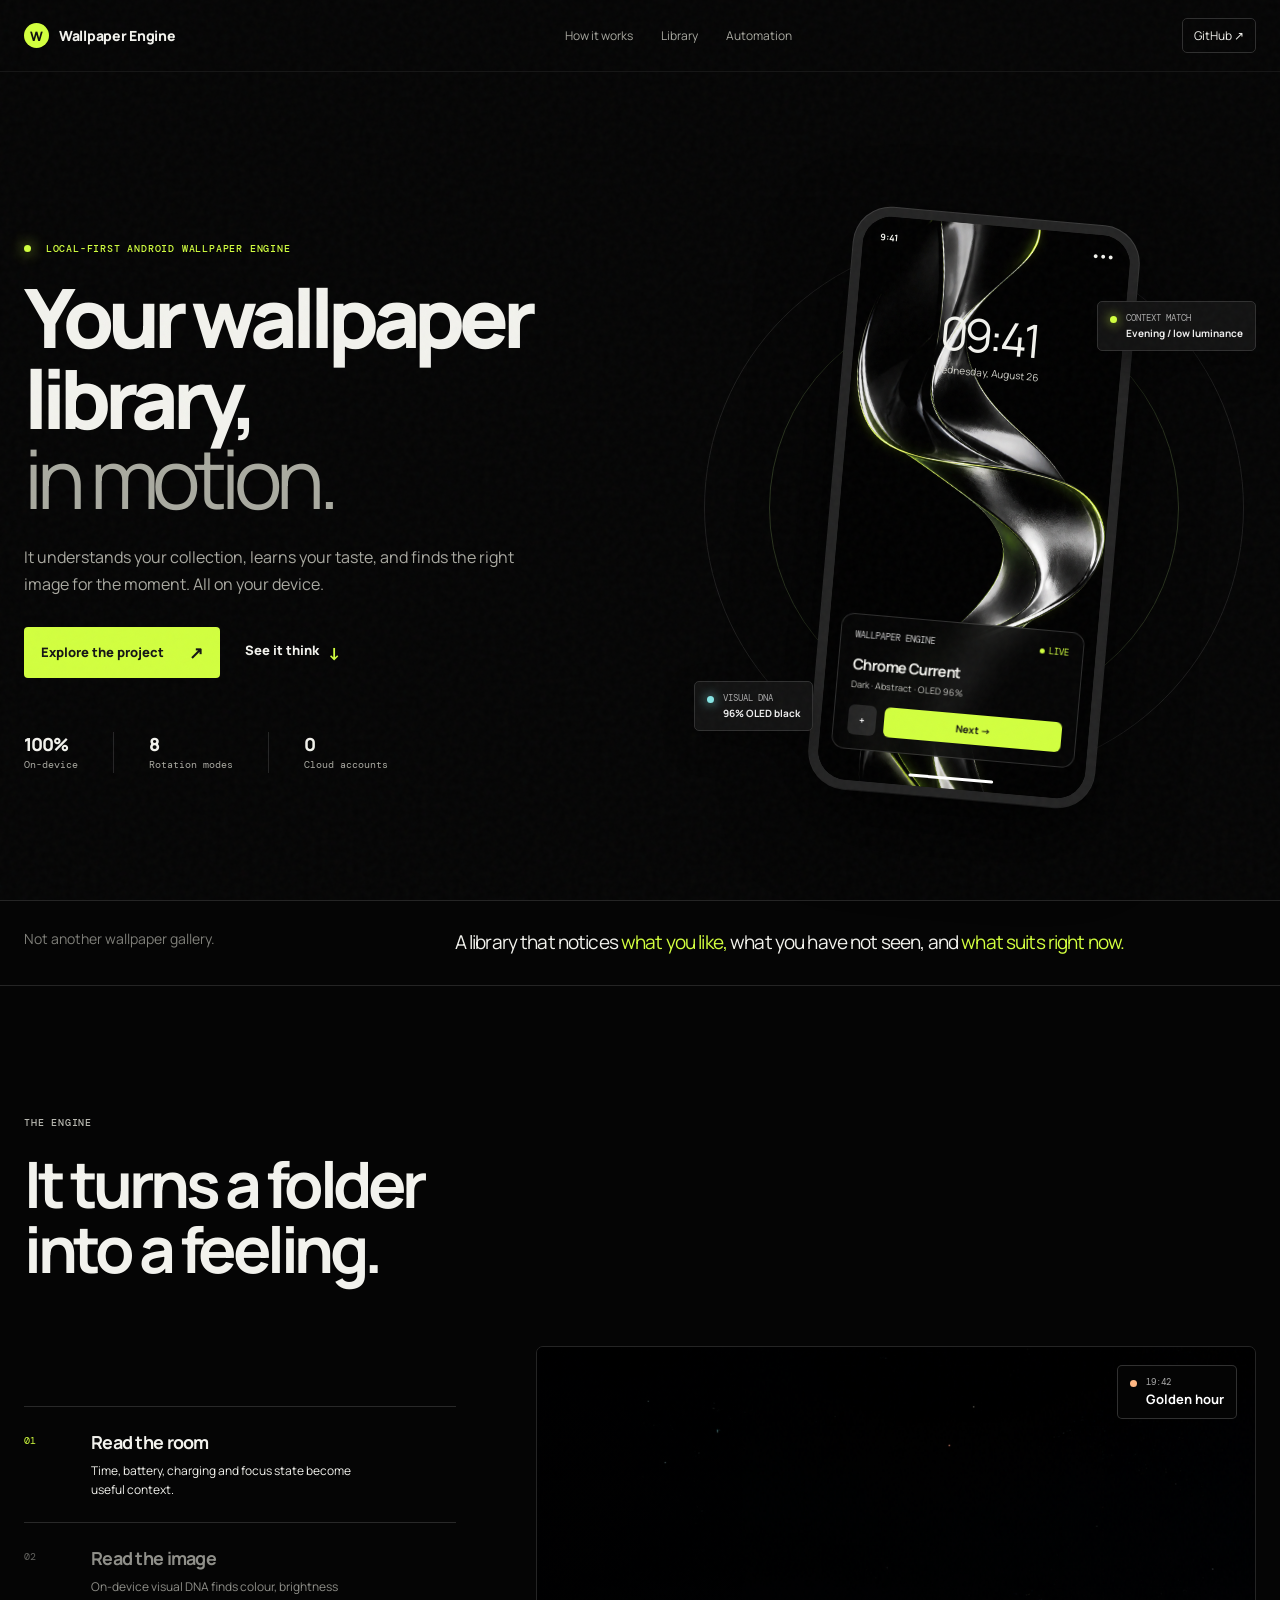
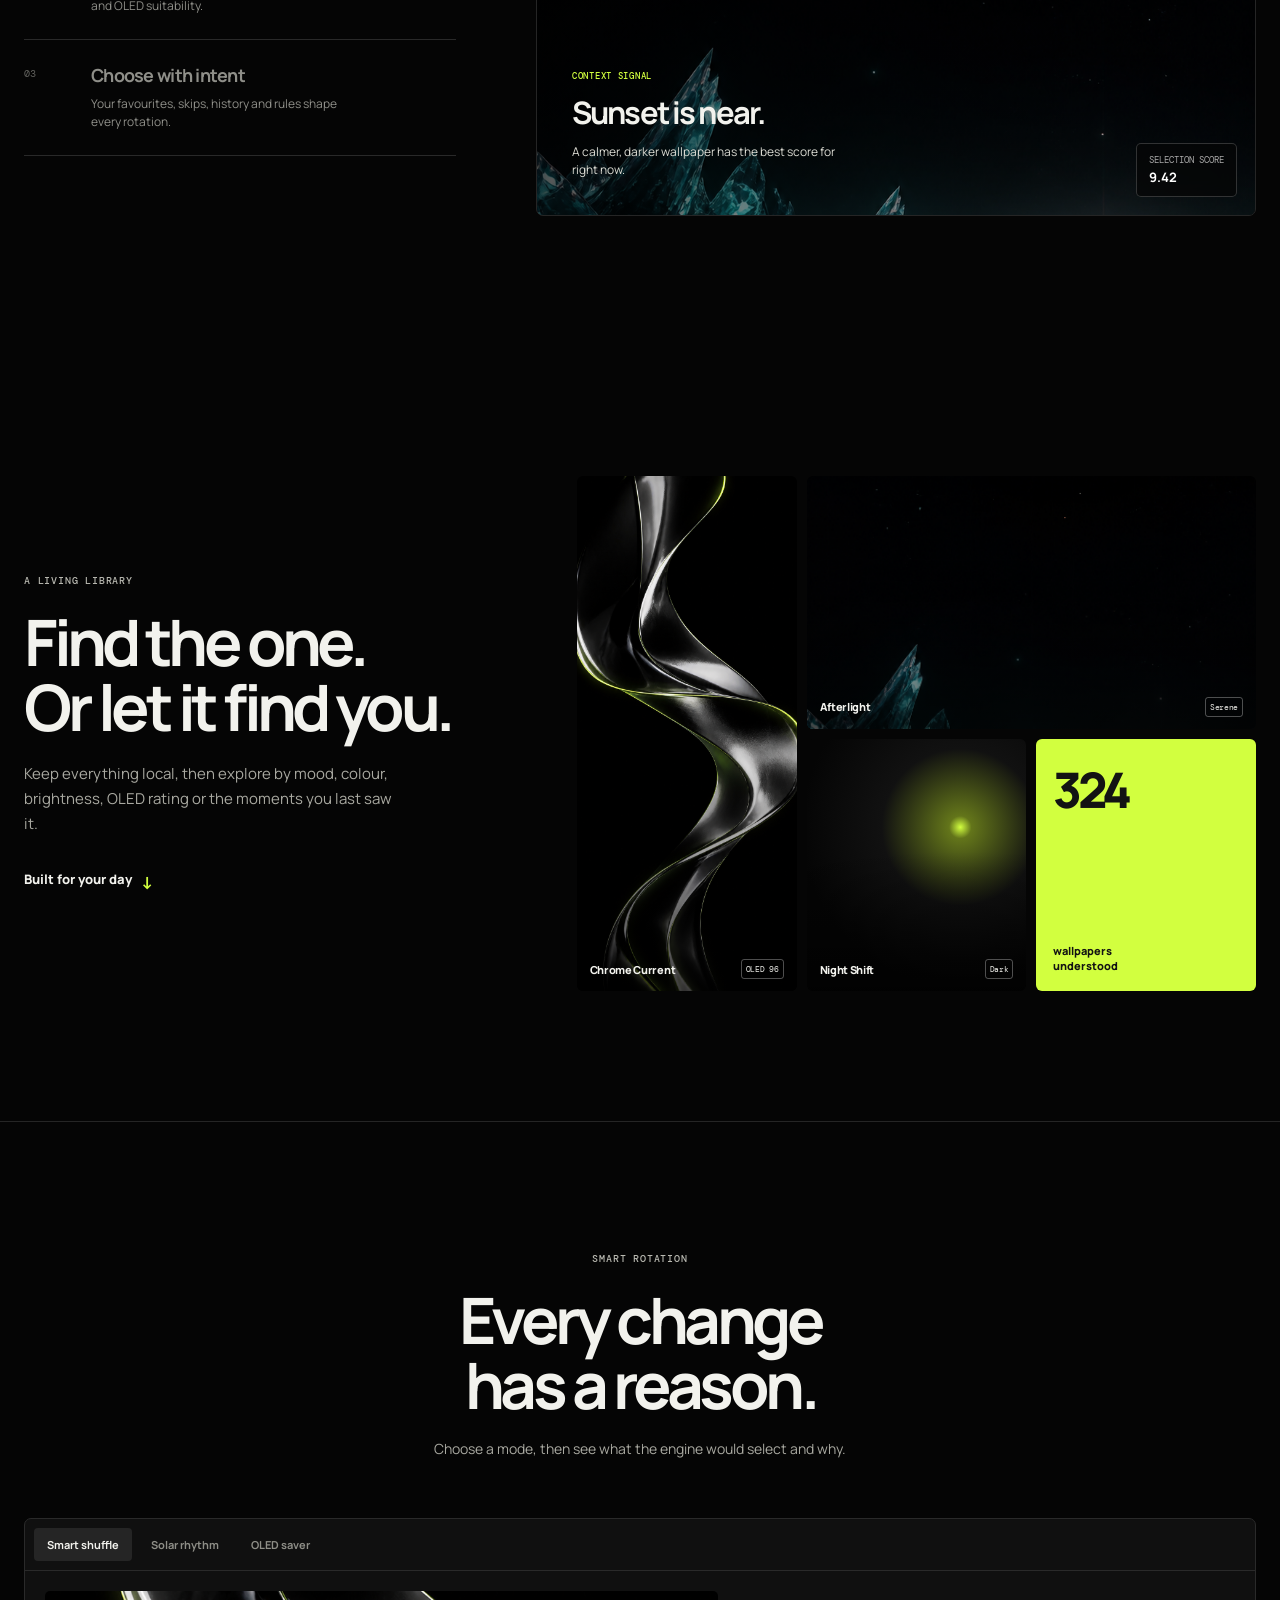
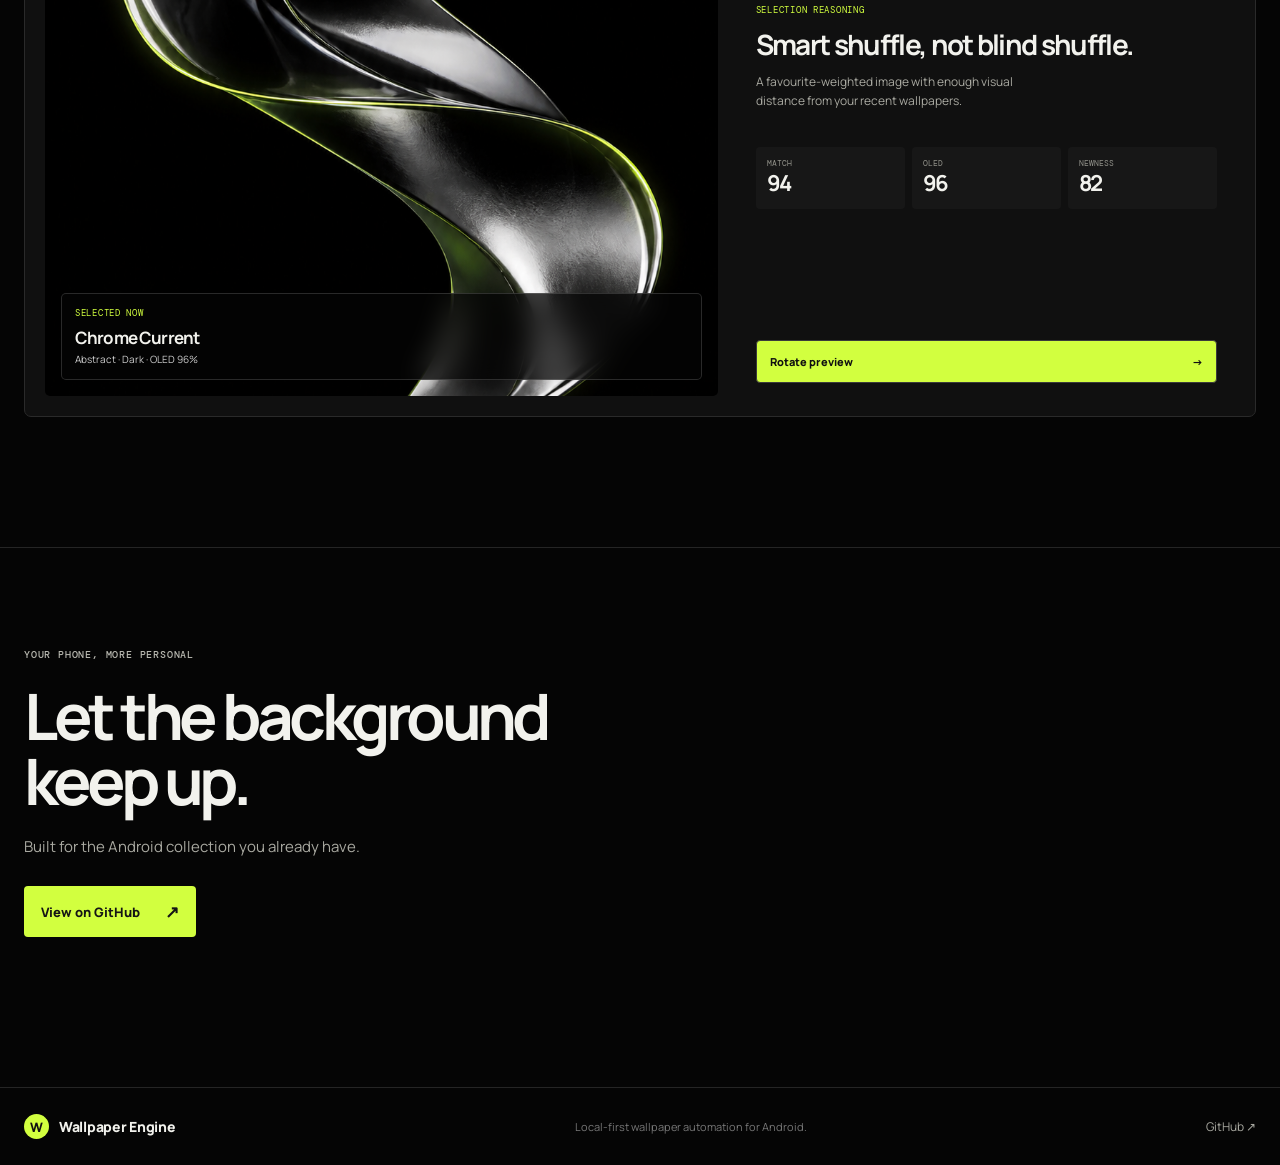
==== commit 95095846: "feat(website): add scroll-driven cinematic hero" ====
--- a/website/index.html
+++ b/website/index.html
@@ -29,7 +29,7 @@
       </div>
       <div class="hero-visual reveal">
         <div class="orbit orbit-one"></div><div class="orbit orbit-two"></div>
-        <div class="phone hero-phone"><div class="phone-screen wallpaper-a"><div class="phone-status"><span>9:41</span><span>● ● ●</span></div><div class="lock-time">09:41</div><div class="lock-date">Wednesday, August 26</div><div class="now-playing"><div class="now-playing-top"><span>Wallpaper Engine</span><span class="live-dot">Live</span></div><strong id="heroTitle">Chrome Current</strong><small id="heroMeta">Dark · Abstract · OLED 96%</small><div class="player-actions"><button id="heroFavorite" aria-label="Toggle favorite">+</button><button id="heroNext" aria-label="Show next wallpaper">Next <span>→</span></button></div></div><div class="gesture"></div></div></div>
+        <div class="phone hero-phone"><div class="phone-screen wallpaper-a"><video class="hero-motion" muted playsinline preload="metadata" poster="assets/chrome-ribbon-wallpaper.png"><source src="assets/hero-motion.mp4" type="video/mp4"></video><div class="phone-status"><span>9:41</span><span>● ● ●</span></div><div class="lock-time">09:41</div><div class="lock-date">Wednesday, August 26</div><div class="now-playing"><div class="now-playing-top"><span>Wallpaper Engine</span><span class="live-dot">Live</span></div><strong id="heroTitle">Chrome Current</strong><small id="heroMeta">Dark · Abstract · OLED 96%</small><div class="player-actions"><button id="heroFavorite" aria-label="Toggle favorite">+</button><button id="heroNext" aria-label="Show next wallpaper">Next <span>→</span></button></div></div><div class="gesture"></div></div></div>
         <div class="floating-note note-a"><span class="note-dot lime"></span><p>Context match<strong>Evening / low luminance</strong></p></div><div class="floating-note note-b"><span class="note-dot cyan"></span><p>Visual DNA<strong>96% OLED black</strong></p></div>
       </div>
     </section>
--- a/website/styles.css
+++ b/website/styles.css
@@ -1,2 +1,3 @@
 :root{--b:#050505;--i:#0e0e0e;--l:#252525;--s:#a9a9a1;--w:#f2f2ed;--g:#d2ff3f;--c:#86e5e4;--f:'Manrope',sans-serif;--m:'DM Mono',monospace}*{box-sizing:border-box}html{scroll-behavior:smooth}body{margin:0;background:var(--b);color:var(--w);font-family:var(--f);overflow-x:hidden}.noise{position:fixed;inset:0;pointer-events:none;opacity:.11;z-index:3;background-image:url("data:image/svg+xml,%3Csvg viewBox='0 0 160 160' xmlns='http://www.w3.org/2000/svg'%3E%3Cfilter id='n'%3E%3CfeTurbulence type='fractalNoise' baseFrequency='.9' numOctaves='4' stitchTiles='stitch'/%3E%3C/filter%3E%3Crect width='100%25' height='100%25' filter='url(%23n)' opacity='.28'/%3E%3C/svg%3E")}.nav{height:72px;display:flex;align-items:center;justify-content:space-between;padding:0 max(24px,calc((100vw - 1320px)/2));position:relative;z-index:5;border-bottom:1px solid #171717}.brand{display:inline-flex;align-items:center;gap:10px;color:var(--w);text-decoration:none;font-size:14px;font-weight:800;letter-spacing:-.02em}.brand-mark{display:grid;place-items:center;background:var(--g);color:#111;width:25px;height:25px;font-size:13px;border-radius:50%}.nav nav{display:flex;gap:28px}.nav nav a,.github-link,footer>a{font-size:12px;color:var(--s);text-decoration:none}.nav nav a:hover,.github-link:hover,footer>a:hover{color:var(--w)}.github-link{border:1px solid #303030;padding:8px 11px;border-radius:5px;color:var(--w)}.hero{min-height:calc(100svh - 72px);max-width:1320px;margin:auto;padding:clamp(58px,9vw,128px) 24px 72px;display:grid;grid-template-columns:1fr .9fr;gap:40px;align-items:center}.eyebrow{font:500 10px var(--m);letter-spacing:.08em;text-transform:uppercase;color:#b8b8b0;margin:0 0 22px}.hero .eyebrow{color:var(--g)}.eyebrow span{height:7px;width:7px;display:inline-block;background:var(--g);border-radius:50%;margin-right:8px;box-shadow:0 0 14px var(--g)}h1,h2,h3,p{margin-top:0}h1{font-size:clamp(48px,6.4vw,88px);line-height:.98;letter-spacing:-.075em;max-width:730px;margin:0 0 26px;font-weight:800}h1 em{font-weight:400;font-style:normal;color:#a9aaa0}.lede{max-width:505px;font-size:16px;line-height:1.65;color:var(--s);margin-bottom:30px}.hero-actions{display:flex;align-items:center;gap:25px}.button{display:inline-flex;align-items:center;gap:25px;text-decoration:none;border-radius:4px;padding:14px 17px;font-size:13px;font-weight:800;transition:transform .25s}.button:hover{transform:translateY(-2px)}.button-primary{background:var(--g);color:#151515}.button-primary span{font-size:17px}.text-link{display:inline-flex;gap:9px;font-size:13px;font-weight:800;color:var(--w);text-decoration:none}.text-link span{color:var(--g);font-size:17px}.hero-stats{display:flex;margin:54px 0 0;gap:35px}.hero-stats div{padding-right:35px;border-right:1px solid var(--l)}.hero-stats div:last-child{padding:0;border:0}.hero-stats dt{font-size:18px;font-weight:800;letter-spacing:-.05em}.hero-stats dd{font:400 10px var(--m);color:var(--s);margin:2px 0}.hero-visual{height:590px;position:relative;display:grid;place-items:center}.phone{width:286px;padding:9px;border-radius:37px;background:#242424;box-shadow:0 28px 80px #000,0 0 0 1px #4a4a4a;position:relative;z-index:2;transform:rotate(5deg);transition:transform .5s}.hero-visual:hover .phone{transform:rotate(0) translateY(-7px)}.phone-screen{height:565px;border-radius:29px;overflow:hidden;position:relative;background:#111;background-size:cover;background-position:center}.wallpaper-a{background-image:linear-gradient(180deg,rgba(0,0,0,.08),rgba(0,0,0,.56)),url('assets/chrome-ribbon-wallpaper.png')}.wallpaper-b{background-image:linear-gradient(180deg,rgba(0,0,0,.08),rgba(0,0,0,.56)),url('assets/crystalline-horizon-wallpaper.png')}.wallpaper-c{background-image:linear-gradient(180deg,rgba(0,0,0,.18),rgba(0,0,0,.76)),url('assets/chrome-ribbon-wallpaper.png');filter:brightness(.62)}.phone-status{display:flex;justify-content:space-between;padding:14px 17px;font-size:9px;font-weight:700}.lock-time{font-size:46px;letter-spacing:-.08em;text-align:center;margin-top:38px}.lock-date{text-align:center;font-size:10px;color:#d2d2ca;margin-top:-2px}.now-playing{position:absolute;left:12px;right:12px;bottom:31px;padding:14px;background:rgba(8,8,8,.68);backdrop-filter:blur(15px);border:1px solid rgba(255,255,255,.16);border-radius:13px}.now-playing-top{font:400 9px var(--m);display:flex;justify-content:space-between;color:#ccc;margin-bottom:13px;text-transform:uppercase}.live-dot{color:var(--g)}.live-dot:before{content:'';width:5px;height:5px;background:var(--g);display:inline-block;border-radius:50%;margin-right:4px}.now-playing strong{font-size:15px;display:block;letter-spacing:-.04em}.now-playing small{display:block;color:#c8c8c2;font-size:9px;margin-top:3px}.player-actions{display:flex;gap:8px;margin-top:14px}.player-actions button,.rotate-button,.rotation-tab,.engine-step{font-family:var(--f);cursor:pointer}.player-actions button{border:0;background:rgba(255,255,255,.12);color:white;border-radius:6px;padding:8px 11px;font-size:10px;font-weight:700}.player-actions button:last-child{background:var(--g);color:#111;flex:1}.gesture{width:85px;height:3px;background:#fff;border-radius:5px;position:absolute;bottom:9px;left:calc(50% - 42px)}.orbit{position:absolute;border:1px solid #222;border-radius:50%;width:410px;height:410px}.orbit-one{border-color:#2c3621;animation:spin 22s linear infinite}.orbit-two{width:540px;height:540px;border-color:#1e1e1e;animation:spin 35s linear infinite reverse}.floating-note{position:absolute;z-index:4;display:flex;gap:9px;padding:10px 12px;background:#121212;border:1px solid #303030;border-radius:5px;box-shadow:0 14px 30px rgba(0,0,0,.4);animation:float 5s ease-in-out infinite}.note-a{top:88px;right:0}.note-b{left:3px;bottom:72px;animation-delay:-2s}.note-dot{display:block;width:7px;height:7px;margin-top:4px;border-radius:50%}.lime{background:var(--g);box-shadow:0 0 11px var(--g)}.cyan{background:var(--c);box-shadow:0 0 11px var(--c)}.floating-note p{font:400 9px var(--m);margin:0;color:#aaa;text-transform:uppercase}.floating-note strong{display:block;color:#eee;font:700 10px var(--f);text-transform:none;margin-top:2px}.strip{max-width:1320px;margin:auto;border-top:1px solid var(--l);border-bottom:1px solid var(--l);padding:28px 24px;display:grid;grid-template-columns:1fr 2fr;gap:30px}.strip p{font-size:14px;line-height:1.45;margin:0;color:#7f7f79}.strip p:last-child{color:var(--w);font-size:19px;letter-spacing:-.045em}.strip span{color:var(--g)}.section{max-width:1320px;margin:auto;padding:130px 24px}.section-head h2,.library-copy h2,.closing h2{font-size:clamp(38px,5vw,65px);line-height:1.02;letter-spacing:-.07em;margin:0}.engine-layout{display:grid;grid-template-columns:.75fr 1.25fr;gap:80px;margin-top:65px;align-items:center}.engine-steps{display:flex;flex-direction:column}.engine-step{color:#8f8f89;text-align:left;background:transparent;border:0;border-top:1px solid #292929;padding:23px 0;display:grid;grid-template-columns:54px 1fr;gap:13px;transition:color .25s}.engine-step:last-child{border-bottom:1px solid #292929}.engine-step span{font:400 10px var(--m);color:#63635f;padding-top:4px}.engine-step strong{font-size:18px;letter-spacing:-.04em}.engine-step p{font-size:12px;line-height:1.55;margin:8px 0 0;max-width:265px}.engine-step.active{color:var(--w)}.engine-step.active span{color:var(--g)}.engine-stage{height:470px;position:relative;overflow:hidden;background:#111;border-radius:7px;border:1px solid #252525}.engine-wall{position:absolute;inset:0;background-image:linear-gradient(90deg,rgba(0,0,0,.66),rgba(0,0,0,.1)),url('assets/crystalline-horizon-wallpaper.png');background-size:cover;background-position:center;transition:opacity .35s}.engine-overlay{position:absolute;left:35px;bottom:35px;max-width:290px}.engine-overlay p{color:#dbdbd3;font-size:12px;line-height:1.55;margin-bottom:0}.engine-overlay p:first-child{font:500 9px var(--m);text-transform:uppercase;color:var(--g);letter-spacing:.08em;margin-bottom:9px}.engine-overlay h3{font-size:31px;letter-spacing:-.06em;margin-bottom:10px}.signal{position:absolute;background:rgba(7,7,7,.7);backdrop-filter:blur(11px);border:1px solid rgba(255,255,255,.18);padding:10px 12px;display:flex;gap:9px;border-radius:5px}.signal p{margin:0;color:#aaa;font:400 9px var(--m);text-transform:uppercase}.signal strong{display:block;color:white;font:700 13px var(--f);text-transform:none;margin-top:2px}.signal-time{right:18px;top:18px}.signal-time span{display:block;width:7px;height:7px;background:#ffb783;border-radius:50%;margin-top:4px}.signal-score{right:18px;bottom:18px}.library{display:grid;grid-template-columns:.8fr 1.2fr;gap:100px;align-items:center}.library-copy>p:not(.eyebrow){font-size:15px;line-height:1.65;color:var(--s);max-width:370px;margin:23px 0 31px}.wall-grid{height:515px;display:grid;grid-template-columns:1fr 1fr 1fr;grid-template-rows:1fr 1fr;gap:10px}.wall-card{margin:0;position:relative;overflow:hidden;border-radius:6px;background:#1a1a1a}.wall-card img,.wall-card>div{height:100%;width:100%;object-fit:cover;display:block;transition:transform .5s}.wall-card:hover img{transform:scale(1.05)}.wall-one{grid-row:span 2}.wall-two{grid-column:span 2}.wall-three>div{background:radial-gradient(circle at 70% 35%,#d2ff3f 0%,#63751a 5%,#111 35%,#050505 71%)}.wall-card:after{content:'';position:absolute;inset:45% 0 0;background:linear-gradient(transparent,rgba(0,0,0,.72))}.wall-card figcaption{position:absolute;z-index:1;bottom:12px;left:13px;right:13px;display:flex;justify-content:space-between;align-items:center;font-size:11px;font-weight:800;letter-spacing:-.03em}.wall-card small{font:400 8px var(--m);border:1px solid rgba(255,255,255,.3);padding:4px;border-radius:3px}.library-chip{background:var(--g);color:#131313;padding:17px;display:flex;flex-direction:column;justify-content:space-between;border-radius:6px}.library-chip span{font-size:49px;font-weight:800;letter-spacing:-.09em}.library-chip p{font-size:11px;line-height:1.35;font-weight:800;margin:0}.automation{border-top:1px solid var(--l)}.center{text-align:center}.center>p:not(.eyebrow){font-size:14px;color:var(--s);margin:21px 0 0}.rotation{border:1px solid #2a2a2a;background:#101010;margin-top:60px;border-radius:7px;overflow:hidden}.rotation-tabs{display:flex;padding:9px;border-bottom:1px solid #2a2a2a;gap:6px}.rotation-tab{border:0;background:transparent;color:#8e8e87;border-radius:4px;padding:9px 13px;font-size:11px;font-weight:700}.rotation-tab.active{background:#252525;color:var(--w)}.rotation-content{padding:20px;display:grid;grid-template-columns:1.15fr .85fr;gap:20px}.rotation-preview{height:405px;position:relative;overflow:hidden;border-radius:5px;background:#222}.rotation-preview img{width:100%;height:100%;object-fit:cover;transition:opacity .3s}.selected-label{position:absolute;left:16px;bottom:16px;right:16px;padding:13px;background:rgba(5,5,5,.72);backdrop-filter:blur(14px);border:1px solid rgba(255,255,255,.15);border-radius:5px}.selected-label span,.console-label{display:block;font:400 9px var(--m);text-transform:uppercase;color:var(--g);letter-spacing:.08em;margin-bottom:7px}.selected-label strong{display:block;font-size:17px;letter-spacing:-.05em}.selected-label small{font-size:10px;color:#ccc;display:block;margin-top:3px}.reasoning{padding:13px 18px;display:flex;flex-direction:column;align-items:flex-start}.reasoning h3{font-size:28px;line-height:1.02;letter-spacing:-.06em;margin:7px 0 14px}.reasoning>p:not(.console-label){font-size:12px;line-height:1.6;color:var(--s);max-width:260px}.score-grid{margin-top:24px;width:100%;display:grid;grid-template-columns:repeat(3,1fr);gap:7px}.score-grid div{padding:11px;background:#171717;border-radius:4px}.score-grid span{display:block;font:400 8px var(--m);color:#92928a;text-transform:uppercase}.score-grid strong{font-size:22px;letter-spacing:-.07em}.rotate-button{margin-top:auto;width:100%;padding:13px;border:1px solid #3b3b3b;border-radius:4px;color:#111;background:var(--g);font-size:11px;font-weight:800;display:flex;justify-content:space-between}.closing{border-top:1px solid var(--l);padding-top:100px;padding-bottom:150px}.closing h2{margin-bottom:23px}.closing>p:not(.eyebrow){color:var(--s);font-size:15px;margin-bottom:29px}footer{border-top:1px solid var(--l);padding:26px max(24px,calc((100vw - 1320px)/2));display:flex;justify-content:space-between;align-items:center;color:#777;font-size:11px}footer p{margin:0}@keyframes spin{to{transform:rotate(360deg)}}@keyframes float{50%{transform:translateY(-9px)}}.reveal{animation:rise .7s both}@keyframes rise{from{opacity:0;transform:translateY(18px)}to{opacity:1;transform:translateY(0)}}@media (prefers-reduced-motion:reduce){*{animation:none!important;transition:none!important}}@media(max-width:800px){.nav{height:62px;padding:0 17px}.nav nav{display:none}.brand{font-size:12px}.github-link{font-size:10px;padding:7px 9px}.hero{min-height:0;padding:58px 20px 55px;display:flex;flex-direction:column;align-items:stretch;gap:23px}.hero h1{font-size:49px}.lede{font-size:14px;margin-bottom:24px}.hero-actions{gap:17px}.button{padding:12px 13px;gap:17px;font-size:11px}.hero-stats{margin-top:36px;gap:18px}.hero-stats div{padding-right:18px}.hero-visual{height:475px;order:-1;margin-top:2px}.phone{width:218px;padding:7px;border-radius:29px}.phone-screen{height:431px;border-radius:23px}.phone-status{padding:10px 13px;font-size:7px}.lock-time{font-size:35px;margin-top:30px}.lock-date{font-size:8px}.now-playing{left:9px;right:9px;bottom:24px;padding:10px}.now-playing strong{font-size:12px}.now-playing small{font-size:7px}.player-actions{margin-top:10px}.player-actions button{font-size:8px;padding:6px 8px}.orbit{width:300px;height:300px}.orbit-two{width:390px;height:390px}.note-a{top:45px;right:0}.note-b{left:0;bottom:33px}.floating-note{padding:7px 8px}.floating-note p{font-size:7px}.floating-note strong{font-size:8px}.strip{padding:23px 20px;display:block}.strip p:first-child{margin-bottom:13px}.strip p:last-child{font-size:17px}.section{padding:90px 20px}.section-head h2,.library-copy h2,.closing h2{font-size:43px}.engine-layout{grid-template-columns:1fr;gap:30px;margin-top:40px}.engine-stage{height:400px}.engine-overlay{left:22px;bottom:22px}.library{grid-template-columns:1fr;gap:39px}.wall-grid{height:390px}.automation{padding-top:83px}.rotation{margin-top:39px}.rotation-tabs{overflow:auto}.rotation-tab{white-space:nowrap;font-size:10px}.rotation-content{grid-template-columns:1fr;padding:10px;gap:0}.rotation-preview{height:318px}.reasoning{padding:26px 8px 8px}.reasoning h3{font-size:27px}.rotate-button{margin-top:25px}.closing{padding-top:75px;padding-bottom:100px}footer{padding:22px 20px;gap:16px}footer p{display:none}}
 @media(max-width:800px){.hero{padding-top:34px;gap:17px}.hero-visual{height:350px}.phone{width:178px;padding:6px;border-radius:25px}.phone-screen{height:350px;border-radius:19px}.phone-status{padding:9px 11px;font-size:6px}.lock-time{font-size:30px;margin-top:25px}.lock-date{font-size:7px}.now-playing{left:7px;right:7px;bottom:20px;padding:8px}.now-playing-top{font-size:7px;margin-bottom:9px}.now-playing strong{font-size:10px}.now-playing small{font-size:6px}.player-actions{margin-top:8px}.player-actions button{font-size:7px;padding:5px 7px}.gesture{width:65px;left:calc(50% - 32px);bottom:6px}.orbit{width:245px;height:245px}.orbit-two{width:330px;height:330px}.note-a{top:25px}.note-b{bottom:13px}.floating-note{padding:6px 7px}.floating-note p{font-size:6px}.floating-note strong{font-size:7px}.lede{margin-bottom:20px}}
+.hero-motion{position:absolute;inset:0;width:100%;height:100%;object-fit:cover;z-index:0}.phone-status,.lock-time,.lock-date{position:relative;z-index:1}.now-playing,.gesture{z-index:1}
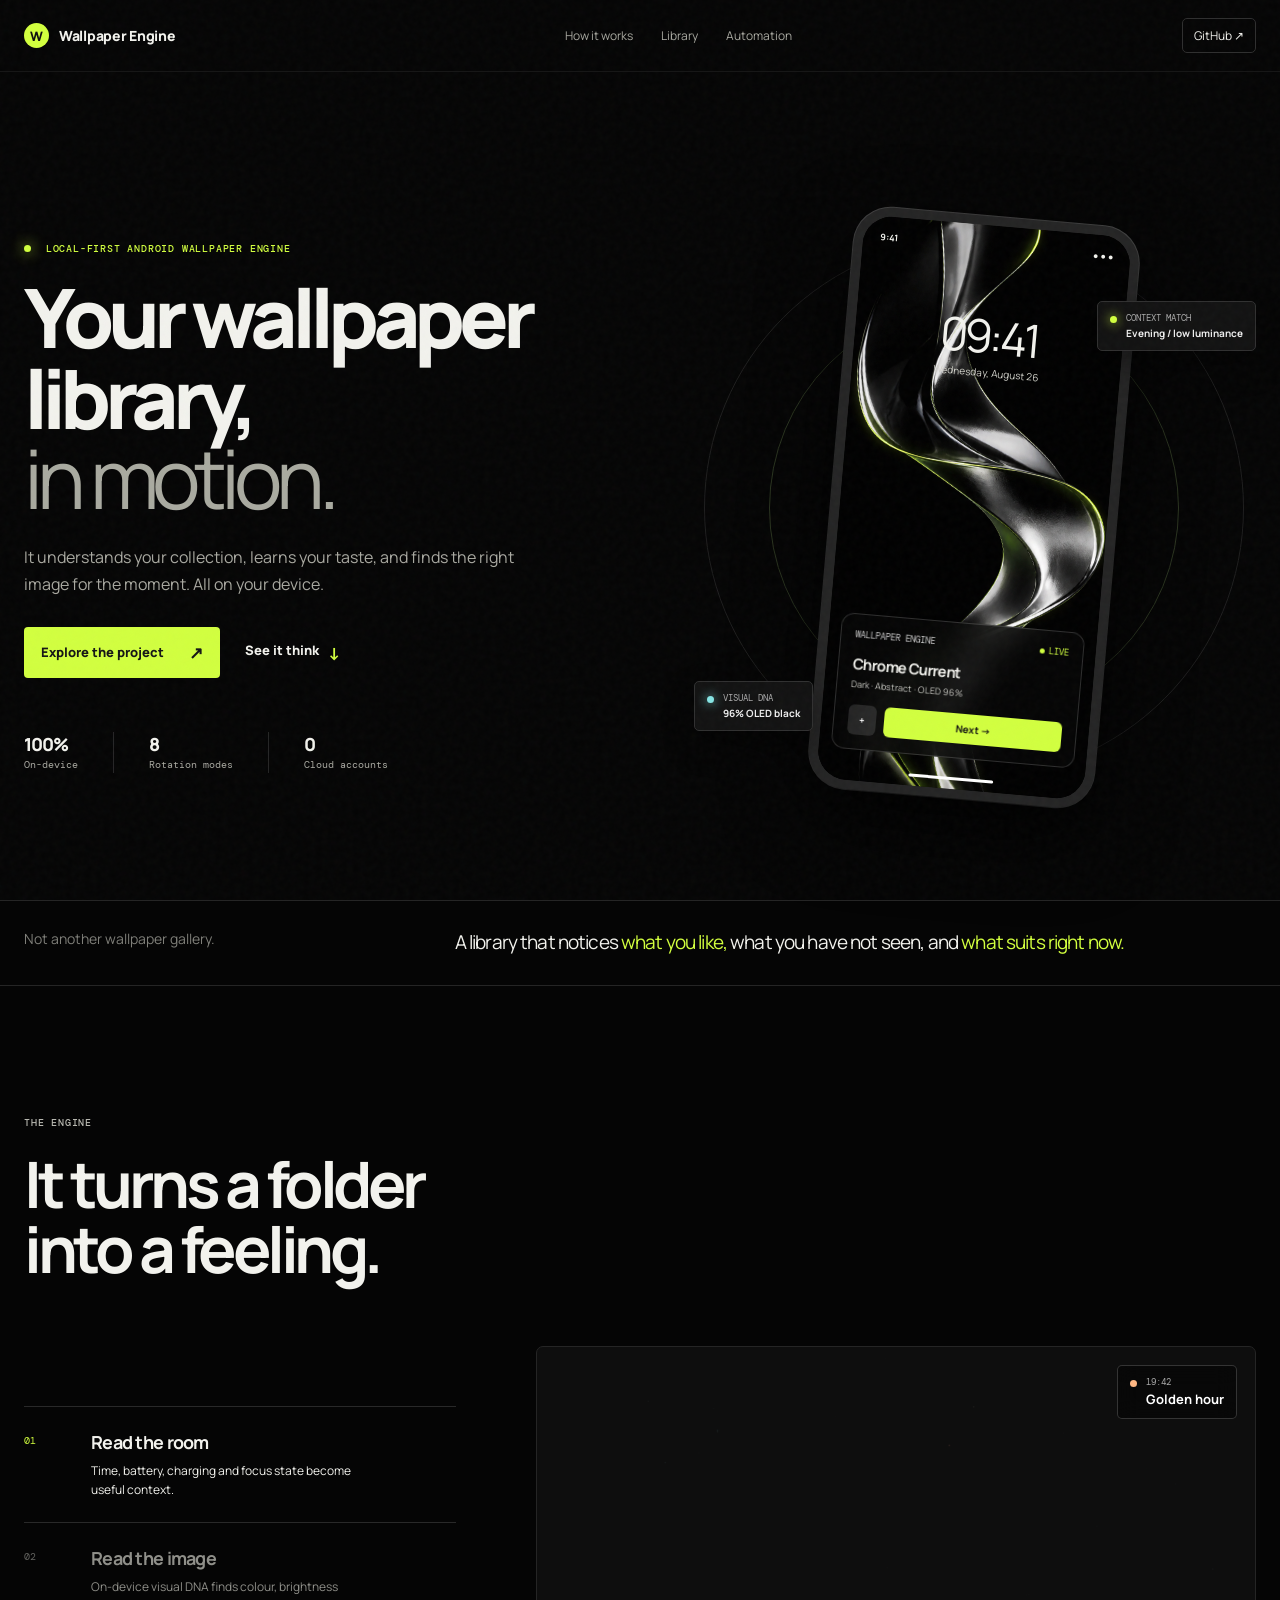
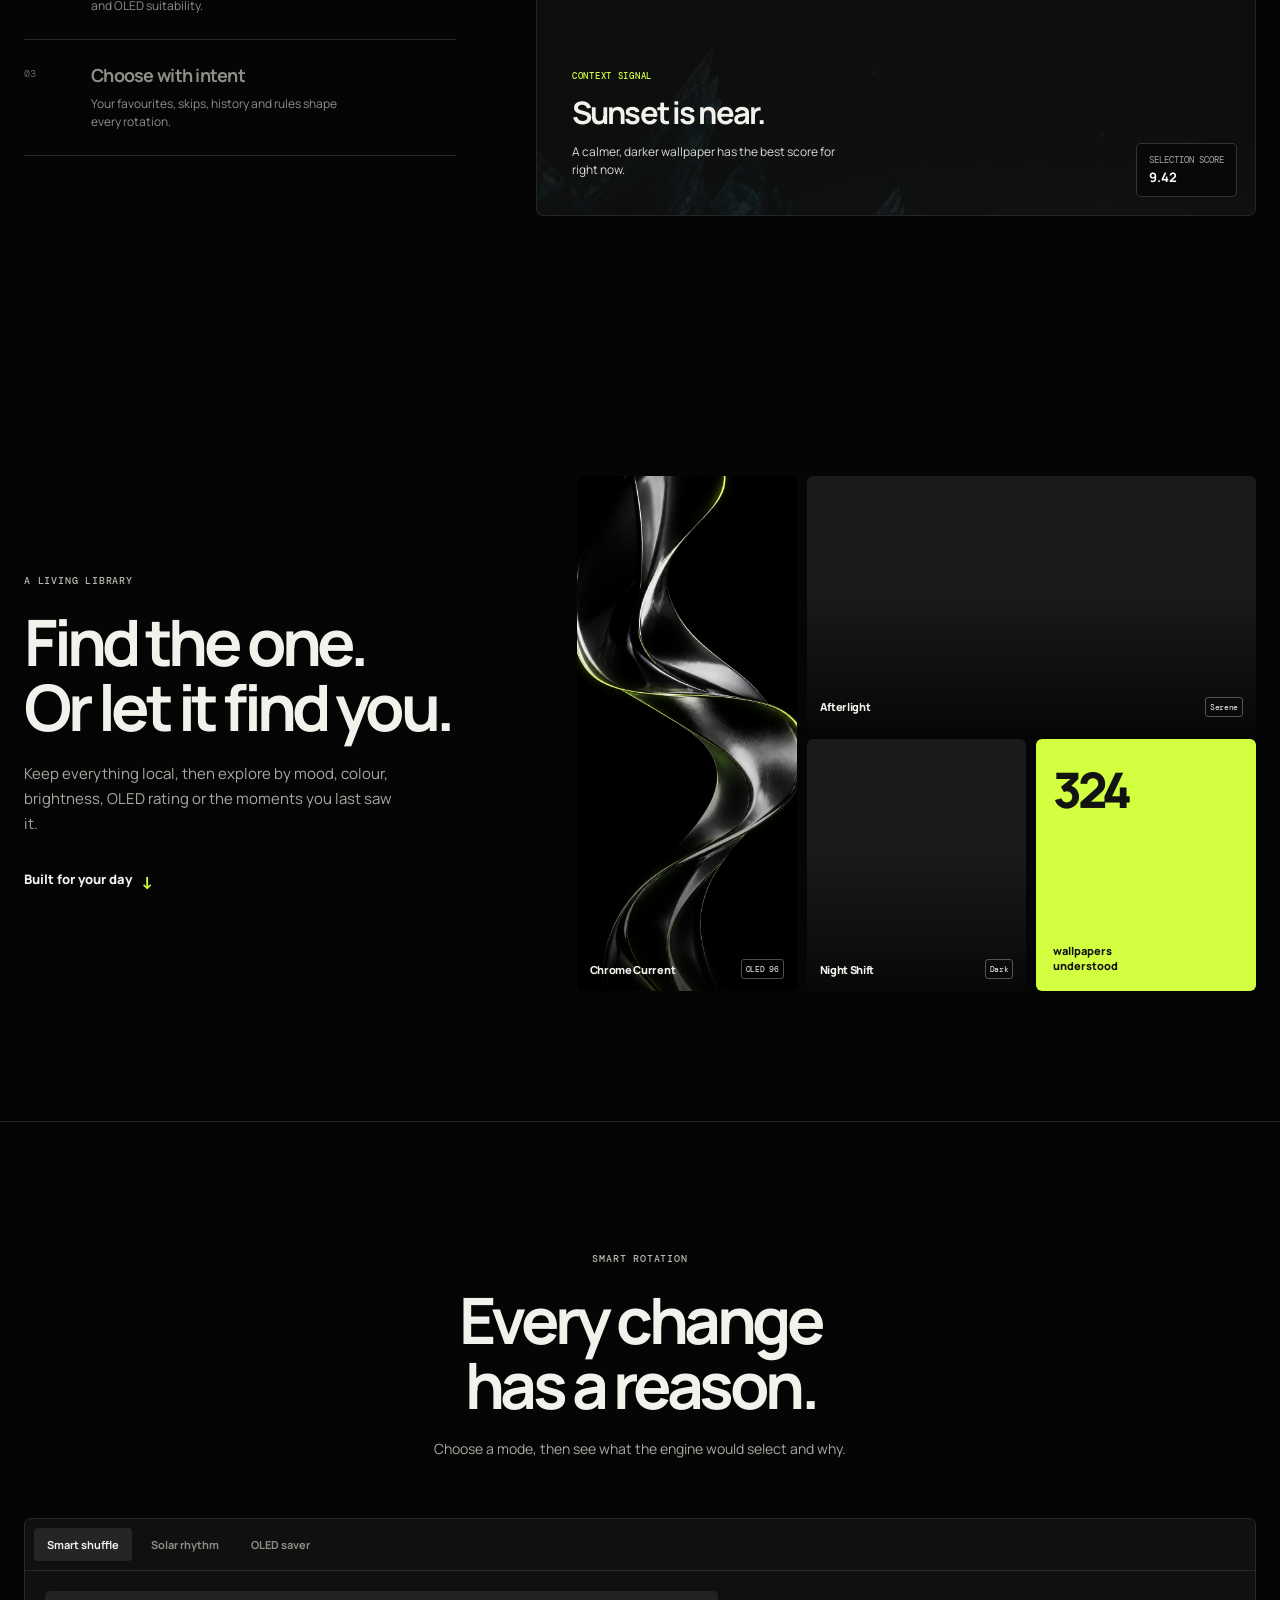
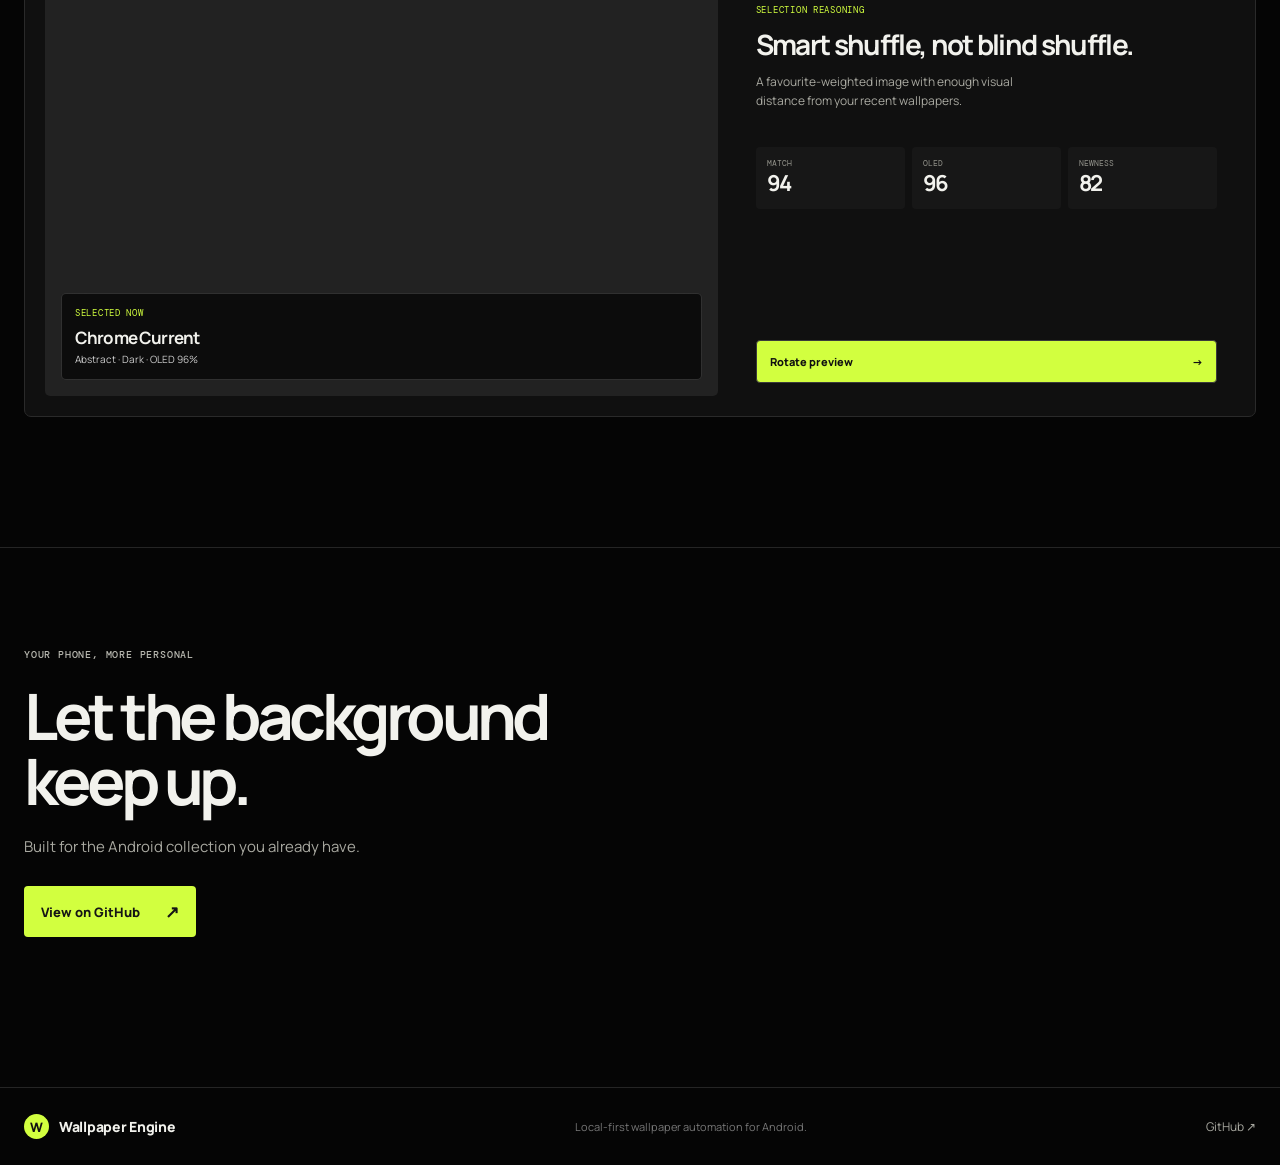
==== commit b910c8c1: "feat(website): use complete cinematic motion set" ====
--- a/website/index.html
+++ b/website/index.html
@@ -34,9 +34,9 @@
       </div>
     </section>
     <section class="proof strip reveal"><p>Not another wallpaper gallery.</p><p>A library that notices <span>what you like,</span> what you have not seen, and <span>what suits right now.</span></p></section>
-    <section class="engine section" id="engine"><div class="section-head reveal"><p class="eyebrow">The engine</p><h2>It turns a folder<br>into a feeling.</h2></div><div class="engine-layout"><div class="engine-steps reveal"><button class="engine-step active" data-step="0"><span>01</span><div><strong>Read the room</strong><p>Time, battery, charging and focus state become useful context.</p></div></button><button class="engine-step" data-step="1"><span>02</span><div><strong>Read the image</strong><p>On-device visual DNA finds colour, brightness and OLED suitability.</p></div></button><button class="engine-step" data-step="2"><span>03</span><div><strong>Choose with intent</strong><p>Your favourites, skips, history and rules shape every rotation.</p></div></button></div><div class="engine-stage reveal"><div class="engine-wall" id="engineWall"></div><div class="engine-overlay"><p id="engineKicker">Context signal</p><h3 id="engineTitle">Sunset is near.</h3><p id="engineBody">A calmer, darker wallpaper has the best score for right now.</p></div><div class="signal signal-time"><span></span><p>19:42<strong>Golden hour</strong></p></div><div class="signal signal-score"><p>Selection score<strong id="engineScore">9.42</strong></p></div></div></div></section>
-    <section class="library section" id="library"><div class="library-copy reveal"><p class="eyebrow">A living library</p><h2>Find the one.<br>Or let it find you.</h2><p>Keep everything local, then explore by mood, colour, brightness, OLED rating or the moments you last saw it.</p><a class="text-link" href="#automation">Built for your day <span>↓</span></a></div><div class="wall-grid reveal"><figure class="wall-card wall-one"><img src="assets/chrome-ribbon-wallpaper.png" alt="Abstract chrome ribbon wallpaper"><figcaption><span>Chrome Current</span><small>OLED 96</small></figcaption></figure><figure class="wall-card wall-two"><img src="assets/crystalline-horizon-wallpaper.png" alt="Crystalline horizon wallpaper"><figcaption><span>Afterlight</span><small>Serene</small></figcaption></figure><figure class="wall-card wall-three"><div></div><figcaption><span>Night Shift</span><small>Dark</small></figcaption></figure><div class="library-chip"><span>324</span><p>wallpapers<br>understood</p></div></div></section>
-    <section class="automation section" id="automation"><div class="section-head center reveal"><p class="eyebrow">Smart rotation</p><h2>Every change<br>has a reason.</h2><p>Choose a mode, then see what the engine would select and why.</p></div><div class="rotation reveal"><div class="rotation-tabs" role="tablist" aria-label="Rotation modes"><button class="rotation-tab active" data-mode="SMART">Smart shuffle</button><button class="rotation-tab" data-mode="SOLAR">Solar rhythm</button><button class="rotation-tab" data-mode="OLED">OLED saver</button></div><div class="rotation-content"><div class="rotation-preview"><img id="rotationImage" src="assets/chrome-ribbon-wallpaper.png" alt="Selected wallpaper preview"><div class="selected-label"><span>Selected now</span><strong id="rotationTitle">Chrome Current</strong><small id="rotationTags">Abstract · Dark · OLED 96%</small></div></div><div class="reasoning"><p class="console-label">Selection reasoning</p><h3 id="reasoningTitle">Smart shuffle, not blind shuffle.</h3><p id="reasoningBody">A favourite-weighted image with enough visual distance from your recent wallpapers.</p><div class="score-grid"><div><span>Match</span><strong id="matchScore">94</strong></div><div><span>OLED</span><strong id="oledScore">96</strong></div><div><span>Newness</span><strong id="newnessScore">82</strong></div></div><button class="rotate-button" id="rotateButton">Rotate preview <span>→</span></button></div></div></div></section>
+    <section class="engine section" id="engine"><div class="section-head reveal"><p class="eyebrow">The engine</p><h2>It turns a folder<br>into a feeling.</h2></div><div class="engine-layout"><div class="engine-steps reveal"><button class="engine-step active" data-step="0"><span>01</span><div><strong>Read the room</strong><p>Time, battery, charging and focus state become useful context.</p></div></button><button class="engine-step" data-step="1"><span>02</span><div><strong>Read the image</strong><p>On-device visual DNA finds colour, brightness and OLED suitability.</p></div></button><button class="engine-step" data-step="2"><span>03</span><div><strong>Choose with intent</strong><p>Your favourites, skips, history and rules shape every rotation.</p></div></button></div><div class="engine-stage reveal"><video class="section-motion" autoplay loop muted playsinline preload="metadata"><source src="assets/motion-engine.mp4" type="video/mp4"></video><div class="engine-wall" id="engineWall"></div><div class="engine-overlay"><p id="engineKicker">Context signal</p><h3 id="engineTitle">Sunset is near.</h3><p id="engineBody">A calmer, darker wallpaper has the best score for right now.</p></div><div class="signal signal-time"><span></span><p>19:42<strong>Golden hour</strong></p></div><div class="signal signal-score"><p>Selection score<strong id="engineScore">9.42</strong></p></div></div></div></section>
+    <section class="library section" id="library"><div class="library-copy reveal"><p class="eyebrow">A living library</p><h2>Find the one.<br>Or let it find you.</h2><p>Keep everything local, then explore by mood, colour, brightness, OLED rating or the moments you last saw it.</p><a class="text-link" href="#automation">Built for your day <span>↓</span></a></div><div class="wall-grid reveal"><figure class="wall-card wall-one"><img src="assets/chrome-ribbon-wallpaper.png" alt="Abstract chrome ribbon wallpaper"><figcaption><span>Chrome Current</span><small>OLED 96</small></figcaption></figure><figure class="wall-card wall-two"><video class="card-motion" autoplay loop muted playsinline preload="metadata"><source src="assets/motion-library.mp4" type="video/mp4"></video><figcaption><span>Afterlight</span><small>Serene</small></figcaption></figure><figure class="wall-card wall-three"><video class="card-motion" autoplay loop muted playsinline preload="metadata"><source src="assets/motion-rotation.mp4" type="video/mp4"></video><figcaption><span>Night Shift</span><small>Dark</small></figcaption></figure><div class="library-chip"><span>324</span><p>wallpapers<br>understood</p></div></div></section>
+    <section class="automation section" id="automation"><div class="section-head center reveal"><p class="eyebrow">Smart rotation</p><h2>Every change<br>has a reason.</h2><p>Choose a mode, then see what the engine would select and why.</p></div><div class="rotation reveal"><div class="rotation-tabs" role="tablist" aria-label="Rotation modes"><button class="rotation-tab active" data-mode="SMART">Smart shuffle</button><button class="rotation-tab" data-mode="SOLAR">Solar rhythm</button><button class="rotation-tab" data-mode="OLED">OLED saver</button></div><div class="rotation-content"><div class="rotation-preview"><video class="rotation-motion" autoplay loop muted playsinline preload="metadata"><source src="assets/motion-rotation.mp4" type="video/mp4"></video><img id="rotationImage" src="assets/chrome-ribbon-wallpaper.png" alt="Selected wallpaper preview"><div class="selected-label"><span>Selected now</span><strong id="rotationTitle">Chrome Current</strong><small id="rotationTags">Abstract · Dark · OLED 96%</small></div></div><div class="reasoning"><p class="console-label">Selection reasoning</p><h3 id="reasoningTitle">Smart shuffle, not blind shuffle.</h3><p id="reasoningBody">A favourite-weighted image with enough visual distance from your recent wallpapers.</p><div class="score-grid"><div><span>Match</span><strong id="matchScore">94</strong></div><div><span>OLED</span><strong id="oledScore">96</strong></div><div><span>Newness</span><strong id="newnessScore">82</strong></div></div><button class="rotate-button" id="rotateButton">Rotate preview <span>→</span></button></div></div></div></section>
     <section class="closing section reveal"><p class="eyebrow">Your phone, more personal</p><h2>Let the background<br>keep up.</h2><p>Built for the Android collection you already have.</p><a class="button button-primary" href="https://github.com/akshar2324/Wallpaper_Engine" target="_blank" rel="noreferrer">View on GitHub <span>↗</span></a></section>
   </main>
   <footer><a class="brand" href="#top"><span class="brand-mark">W</span><span>Wallpaper Engine</span></a><p>Local-first wallpaper automation for Android.</p><a href="https://github.com/akshar2324/Wallpaper_Engine" target="_blank" rel="noreferrer">GitHub ↗</a></footer>
--- a/website/styles.css
+++ b/website/styles.css
@@ -1,3 +1,4 @@
 :root{--b:#050505;--i:#0e0e0e;--l:#252525;--s:#a9a9a1;--w:#f2f2ed;--g:#d2ff3f;--c:#86e5e4;--f:'Manrope',sans-serif;--m:'DM Mono',monospace}*{box-sizing:border-box}html{scroll-behavior:smooth}body{margin:0;background:var(--b);color:var(--w);font-family:var(--f);overflow-x:hidden}.noise{position:fixed;inset:0;pointer-events:none;opacity:.11;z-index:3;background-image:url("data:image/svg+xml,%3Csvg viewBox='0 0 160 160' xmlns='http://www.w3.org/2000/svg'%3E%3Cfilter id='n'%3E%3CfeTurbulence type='fractalNoise' baseFrequency='.9' numOctaves='4' stitchTiles='stitch'/%3E%3C/filter%3E%3Crect width='100%25' height='100%25' filter='url(%23n)' opacity='.28'/%3E%3C/svg%3E")}.nav{height:72px;display:flex;align-items:center;justify-content:space-between;padding:0 max(24px,calc((100vw - 1320px)/2));position:relative;z-index:5;border-bottom:1px solid #171717}.brand{display:inline-flex;align-items:center;gap:10px;color:var(--w);text-decoration:none;font-size:14px;font-weight:800;letter-spacing:-.02em}.brand-mark{display:grid;place-items:center;background:var(--g);color:#111;width:25px;height:25px;font-size:13px;border-radius:50%}.nav nav{display:flex;gap:28px}.nav nav a,.github-link,footer>a{font-size:12px;color:var(--s);text-decoration:none}.nav nav a:hover,.github-link:hover,footer>a:hover{color:var(--w)}.github-link{border:1px solid #303030;padding:8px 11px;border-radius:5px;color:var(--w)}.hero{min-height:calc(100svh - 72px);max-width:1320px;margin:auto;padding:clamp(58px,9vw,128px) 24px 72px;display:grid;grid-template-columns:1fr .9fr;gap:40px;align-items:center}.eyebrow{font:500 10px var(--m);letter-spacing:.08em;text-transform:uppercase;color:#b8b8b0;margin:0 0 22px}.hero .eyebrow{color:var(--g)}.eyebrow span{height:7px;width:7px;display:inline-block;background:var(--g);border-radius:50%;margin-right:8px;box-shadow:0 0 14px var(--g)}h1,h2,h3,p{margin-top:0}h1{font-size:clamp(48px,6.4vw,88px);line-height:.98;letter-spacing:-.075em;max-width:730px;margin:0 0 26px;font-weight:800}h1 em{font-weight:400;font-style:normal;color:#a9aaa0}.lede{max-width:505px;font-size:16px;line-height:1.65;color:var(--s);margin-bottom:30px}.hero-actions{display:flex;align-items:center;gap:25px}.button{display:inline-flex;align-items:center;gap:25px;text-decoration:none;border-radius:4px;padding:14px 17px;font-size:13px;font-weight:800;transition:transform .25s}.button:hover{transform:translateY(-2px)}.button-primary{background:var(--g);color:#151515}.button-primary span{font-size:17px}.text-link{display:inline-flex;gap:9px;font-size:13px;font-weight:800;color:var(--w);text-decoration:none}.text-link span{color:var(--g);font-size:17px}.hero-stats{display:flex;margin:54px 0 0;gap:35px}.hero-stats div{padding-right:35px;border-right:1px solid var(--l)}.hero-stats div:last-child{padding:0;border:0}.hero-stats dt{font-size:18px;font-weight:800;letter-spacing:-.05em}.hero-stats dd{font:400 10px var(--m);color:var(--s);margin:2px 0}.hero-visual{height:590px;position:relative;display:grid;place-items:center}.phone{width:286px;padding:9px;border-radius:37px;background:#242424;box-shadow:0 28px 80px #000,0 0 0 1px #4a4a4a;position:relative;z-index:2;transform:rotate(5deg);transition:transform .5s}.hero-visual:hover .phone{transform:rotate(0) translateY(-7px)}.phone-screen{height:565px;border-radius:29px;overflow:hidden;position:relative;background:#111;background-size:cover;background-position:center}.wallpaper-a{background-image:linear-gradient(180deg,rgba(0,0,0,.08),rgba(0,0,0,.56)),url('assets/chrome-ribbon-wallpaper.png')}.wallpaper-b{background-image:linear-gradient(180deg,rgba(0,0,0,.08),rgba(0,0,0,.56)),url('assets/crystalline-horizon-wallpaper.png')}.wallpaper-c{background-image:linear-gradient(180deg,rgba(0,0,0,.18),rgba(0,0,0,.76)),url('assets/chrome-ribbon-wallpaper.png');filter:brightness(.62)}.phone-status{display:flex;justify-content:space-between;padding:14px 17px;font-size:9px;font-weight:700}.lock-time{font-size:46px;letter-spacing:-.08em;text-align:center;margin-top:38px}.lock-date{text-align:center;font-size:10px;color:#d2d2ca;margin-top:-2px}.now-playing{position:absolute;left:12px;right:12px;bottom:31px;padding:14px;background:rgba(8,8,8,.68);backdrop-filter:blur(15px);border:1px solid rgba(255,255,255,.16);border-radius:13px}.now-playing-top{font:400 9px var(--m);display:flex;justify-content:space-between;color:#ccc;margin-bottom:13px;text-transform:uppercase}.live-dot{color:var(--g)}.live-dot:before{content:'';width:5px;height:5px;background:var(--g);display:inline-block;border-radius:50%;margin-right:4px}.now-playing strong{font-size:15px;display:block;letter-spacing:-.04em}.now-playing small{display:block;color:#c8c8c2;font-size:9px;margin-top:3px}.player-actions{display:flex;gap:8px;margin-top:14px}.player-actions button,.rotate-button,.rotation-tab,.engine-step{font-family:var(--f);cursor:pointer}.player-actions button{border:0;background:rgba(255,255,255,.12);color:white;border-radius:6px;padding:8px 11px;font-size:10px;font-weight:700}.player-actions button:last-child{background:var(--g);color:#111;flex:1}.gesture{width:85px;height:3px;background:#fff;border-radius:5px;position:absolute;bottom:9px;left:calc(50% - 42px)}.orbit{position:absolute;border:1px solid #222;border-radius:50%;width:410px;height:410px}.orbit-one{border-color:#2c3621;animation:spin 22s linear infinite}.orbit-two{width:540px;height:540px;border-color:#1e1e1e;animation:spin 35s linear infinite reverse}.floating-note{position:absolute;z-index:4;display:flex;gap:9px;padding:10px 12px;background:#121212;border:1px solid #303030;border-radius:5px;box-shadow:0 14px 30px rgba(0,0,0,.4);animation:float 5s ease-in-out infinite}.note-a{top:88px;right:0}.note-b{left:3px;bottom:72px;animation-delay:-2s}.note-dot{display:block;width:7px;height:7px;margin-top:4px;border-radius:50%}.lime{background:var(--g);box-shadow:0 0 11px var(--g)}.cyan{background:var(--c);box-shadow:0 0 11px var(--c)}.floating-note p{font:400 9px var(--m);margin:0;color:#aaa;text-transform:uppercase}.floating-note strong{display:block;color:#eee;font:700 10px var(--f);text-transform:none;margin-top:2px}.strip{max-width:1320px;margin:auto;border-top:1px solid var(--l);border-bottom:1px solid var(--l);padding:28px 24px;display:grid;grid-template-columns:1fr 2fr;gap:30px}.strip p{font-size:14px;line-height:1.45;margin:0;color:#7f7f79}.strip p:last-child{color:var(--w);font-size:19px;letter-spacing:-.045em}.strip span{color:var(--g)}.section{max-width:1320px;margin:auto;padding:130px 24px}.section-head h2,.library-copy h2,.closing h2{font-size:clamp(38px,5vw,65px);line-height:1.02;letter-spacing:-.07em;margin:0}.engine-layout{display:grid;grid-template-columns:.75fr 1.25fr;gap:80px;margin-top:65px;align-items:center}.engine-steps{display:flex;flex-direction:column}.engine-step{color:#8f8f89;text-align:left;background:transparent;border:0;border-top:1px solid #292929;padding:23px 0;display:grid;grid-template-columns:54px 1fr;gap:13px;transition:color .25s}.engine-step:last-child{border-bottom:1px solid #292929}.engine-step span{font:400 10px var(--m);color:#63635f;padding-top:4px}.engine-step strong{font-size:18px;letter-spacing:-.04em}.engine-step p{font-size:12px;line-height:1.55;margin:8px 0 0;max-width:265px}.engine-step.active{color:var(--w)}.engine-step.active span{color:var(--g)}.engine-stage{height:470px;position:relative;overflow:hidden;background:#111;border-radius:7px;border:1px solid #252525}.engine-wall{position:absolute;inset:0;background-image:linear-gradient(90deg,rgba(0,0,0,.66),rgba(0,0,0,.1)),url('assets/crystalline-horizon-wallpaper.png');background-size:cover;background-position:center;transition:opacity .35s}.engine-overlay{position:absolute;left:35px;bottom:35px;max-width:290px}.engine-overlay p{color:#dbdbd3;font-size:12px;line-height:1.55;margin-bottom:0}.engine-overlay p:first-child{font:500 9px var(--m);text-transform:uppercase;color:var(--g);letter-spacing:.08em;margin-bottom:9px}.engine-overlay h3{font-size:31px;letter-spacing:-.06em;margin-bottom:10px}.signal{position:absolute;background:rgba(7,7,7,.7);backdrop-filter:blur(11px);border:1px solid rgba(255,255,255,.18);padding:10px 12px;display:flex;gap:9px;border-radius:5px}.signal p{margin:0;color:#aaa;font:400 9px var(--m);text-transform:uppercase}.signal strong{display:block;color:white;font:700 13px var(--f);text-transform:none;margin-top:2px}.signal-time{right:18px;top:18px}.signal-time span{display:block;width:7px;height:7px;background:#ffb783;border-radius:50%;margin-top:4px}.signal-score{right:18px;bottom:18px}.library{display:grid;grid-template-columns:.8fr 1.2fr;gap:100px;align-items:center}.library-copy>p:not(.eyebrow){font-size:15px;line-height:1.65;color:var(--s);max-width:370px;margin:23px 0 31px}.wall-grid{height:515px;display:grid;grid-template-columns:1fr 1fr 1fr;grid-template-rows:1fr 1fr;gap:10px}.wall-card{margin:0;position:relative;overflow:hidden;border-radius:6px;background:#1a1a1a}.wall-card img,.wall-card>div{height:100%;width:100%;object-fit:cover;display:block;transition:transform .5s}.wall-card:hover img{transform:scale(1.05)}.wall-one{grid-row:span 2}.wall-two{grid-column:span 2}.wall-three>div{background:radial-gradient(circle at 70% 35%,#d2ff3f 0%,#63751a 5%,#111 35%,#050505 71%)}.wall-card:after{content:'';position:absolute;inset:45% 0 0;background:linear-gradient(transparent,rgba(0,0,0,.72))}.wall-card figcaption{position:absolute;z-index:1;bottom:12px;left:13px;right:13px;display:flex;justify-content:space-between;align-items:center;font-size:11px;font-weight:800;letter-spacing:-.03em}.wall-card small{font:400 8px var(--m);border:1px solid rgba(255,255,255,.3);padding:4px;border-radius:3px}.library-chip{background:var(--g);color:#131313;padding:17px;display:flex;flex-direction:column;justify-content:space-between;border-radius:6px}.library-chip span{font-size:49px;font-weight:800;letter-spacing:-.09em}.library-chip p{font-size:11px;line-height:1.35;font-weight:800;margin:0}.automation{border-top:1px solid var(--l)}.center{text-align:center}.center>p:not(.eyebrow){font-size:14px;color:var(--s);margin:21px 0 0}.rotation{border:1px solid #2a2a2a;background:#101010;margin-top:60px;border-radius:7px;overflow:hidden}.rotation-tabs{display:flex;padding:9px;border-bottom:1px solid #2a2a2a;gap:6px}.rotation-tab{border:0;background:transparent;color:#8e8e87;border-radius:4px;padding:9px 13px;font-size:11px;font-weight:700}.rotation-tab.active{background:#252525;color:var(--w)}.rotation-content{padding:20px;display:grid;grid-template-columns:1.15fr .85fr;gap:20px}.rotation-preview{height:405px;position:relative;overflow:hidden;border-radius:5px;background:#222}.rotation-preview img{width:100%;height:100%;object-fit:cover;transition:opacity .3s}.selected-label{position:absolute;left:16px;bottom:16px;right:16px;padding:13px;background:rgba(5,5,5,.72);backdrop-filter:blur(14px);border:1px solid rgba(255,255,255,.15);border-radius:5px}.selected-label span,.console-label{display:block;font:400 9px var(--m);text-transform:uppercase;color:var(--g);letter-spacing:.08em;margin-bottom:7px}.selected-label strong{display:block;font-size:17px;letter-spacing:-.05em}.selected-label small{font-size:10px;color:#ccc;display:block;margin-top:3px}.reasoning{padding:13px 18px;display:flex;flex-direction:column;align-items:flex-start}.reasoning h3{font-size:28px;line-height:1.02;letter-spacing:-.06em;margin:7px 0 14px}.reasoning>p:not(.console-label){font-size:12px;line-height:1.6;color:var(--s);max-width:260px}.score-grid{margin-top:24px;width:100%;display:grid;grid-template-columns:repeat(3,1fr);gap:7px}.score-grid div{padding:11px;background:#171717;border-radius:4px}.score-grid span{display:block;font:400 8px var(--m);color:#92928a;text-transform:uppercase}.score-grid strong{font-size:22px;letter-spacing:-.07em}.rotate-button{margin-top:auto;width:100%;padding:13px;border:1px solid #3b3b3b;border-radius:4px;color:#111;background:var(--g);font-size:11px;font-weight:800;display:flex;justify-content:space-between}.closing{border-top:1px solid var(--l);padding-top:100px;padding-bottom:150px}.closing h2{margin-bottom:23px}.closing>p:not(.eyebrow){color:var(--s);font-size:15px;margin-bottom:29px}footer{border-top:1px solid var(--l);padding:26px max(24px,calc((100vw - 1320px)/2));display:flex;justify-content:space-between;align-items:center;color:#777;font-size:11px}footer p{margin:0}@keyframes spin{to{transform:rotate(360deg)}}@keyframes float{50%{transform:translateY(-9px)}}.reveal{animation:rise .7s both}@keyframes rise{from{opacity:0;transform:translateY(18px)}to{opacity:1;transform:translateY(0)}}@media (prefers-reduced-motion:reduce){*{animation:none!important;transition:none!important}}@media(max-width:800px){.nav{height:62px;padding:0 17px}.nav nav{display:none}.brand{font-size:12px}.github-link{font-size:10px;padding:7px 9px}.hero{min-height:0;padding:58px 20px 55px;display:flex;flex-direction:column;align-items:stretch;gap:23px}.hero h1{font-size:49px}.lede{font-size:14px;margin-bottom:24px}.hero-actions{gap:17px}.button{padding:12px 13px;gap:17px;font-size:11px}.hero-stats{margin-top:36px;gap:18px}.hero-stats div{padding-right:18px}.hero-visual{height:475px;order:-1;margin-top:2px}.phone{width:218px;padding:7px;border-radius:29px}.phone-screen{height:431px;border-radius:23px}.phone-status{padding:10px 13px;font-size:7px}.lock-time{font-size:35px;margin-top:30px}.lock-date{font-size:8px}.now-playing{left:9px;right:9px;bottom:24px;padding:10px}.now-playing strong{font-size:12px}.now-playing small{font-size:7px}.player-actions{margin-top:10px}.player-actions button{font-size:8px;padding:6px 8px}.orbit{width:300px;height:300px}.orbit-two{width:390px;height:390px}.note-a{top:45px;right:0}.note-b{left:0;bottom:33px}.floating-note{padding:7px 8px}.floating-note p{font-size:7px}.floating-note strong{font-size:8px}.strip{padding:23px 20px;display:block}.strip p:first-child{margin-bottom:13px}.strip p:last-child{font-size:17px}.section{padding:90px 20px}.section-head h2,.library-copy h2,.closing h2{font-size:43px}.engine-layout{grid-template-columns:1fr;gap:30px;margin-top:40px}.engine-stage{height:400px}.engine-overlay{left:22px;bottom:22px}.library{grid-template-columns:1fr;gap:39px}.wall-grid{height:390px}.automation{padding-top:83px}.rotation{margin-top:39px}.rotation-tabs{overflow:auto}.rotation-tab{white-space:nowrap;font-size:10px}.rotation-content{grid-template-columns:1fr;padding:10px;gap:0}.rotation-preview{height:318px}.reasoning{padding:26px 8px 8px}.reasoning h3{font-size:27px}.rotate-button{margin-top:25px}.closing{padding-top:75px;padding-bottom:100px}footer{padding:22px 20px;gap:16px}footer p{display:none}}
 @media(max-width:800px){.hero{padding-top:34px;gap:17px}.hero-visual{height:350px}.phone{width:178px;padding:6px;border-radius:25px}.phone-screen{height:350px;border-radius:19px}.phone-status{padding:9px 11px;font-size:6px}.lock-time{font-size:30px;margin-top:25px}.lock-date{font-size:7px}.now-playing{left:7px;right:7px;bottom:20px;padding:8px}.now-playing-top{font-size:7px;margin-bottom:9px}.now-playing strong{font-size:10px}.now-playing small{font-size:6px}.player-actions{margin-top:8px}.player-actions button{font-size:7px;padding:5px 7px}.gesture{width:65px;left:calc(50% - 32px);bottom:6px}.orbit{width:245px;height:245px}.orbit-two{width:330px;height:330px}.note-a{top:25px}.note-b{bottom:13px}.floating-note{padding:6px 7px}.floating-note p{font-size:6px}.floating-note strong{font-size:7px}.lede{margin-bottom:20px}}
 .hero-motion{position:absolute;inset:0;width:100%;height:100%;object-fit:cover;z-index:0}.phone-status,.lock-time,.lock-date{position:relative;z-index:1}.now-playing,.gesture{z-index:1}
+.section-motion,.card-motion,.rotation-motion{position:absolute;inset:0;width:100%;height:100%;object-fit:cover;z-index:0}.engine-stage .engine-wall{opacity:.16;z-index:1}.engine-overlay,.signal{z-index:2}.rotation-preview>#rotationImage{display:none}.rotation-preview .selected-label{z-index:2}.card-motion{transition:transform .7s}.wall-card:hover .card-motion{transform:scale(1.05)}@media (prefers-reduced-motion:reduce){.section-motion,.card-motion,.rotation-motion{display:none}.engine-stage .engine-wall{opacity:1}.rotation-preview>#rotationImage{display:block}}
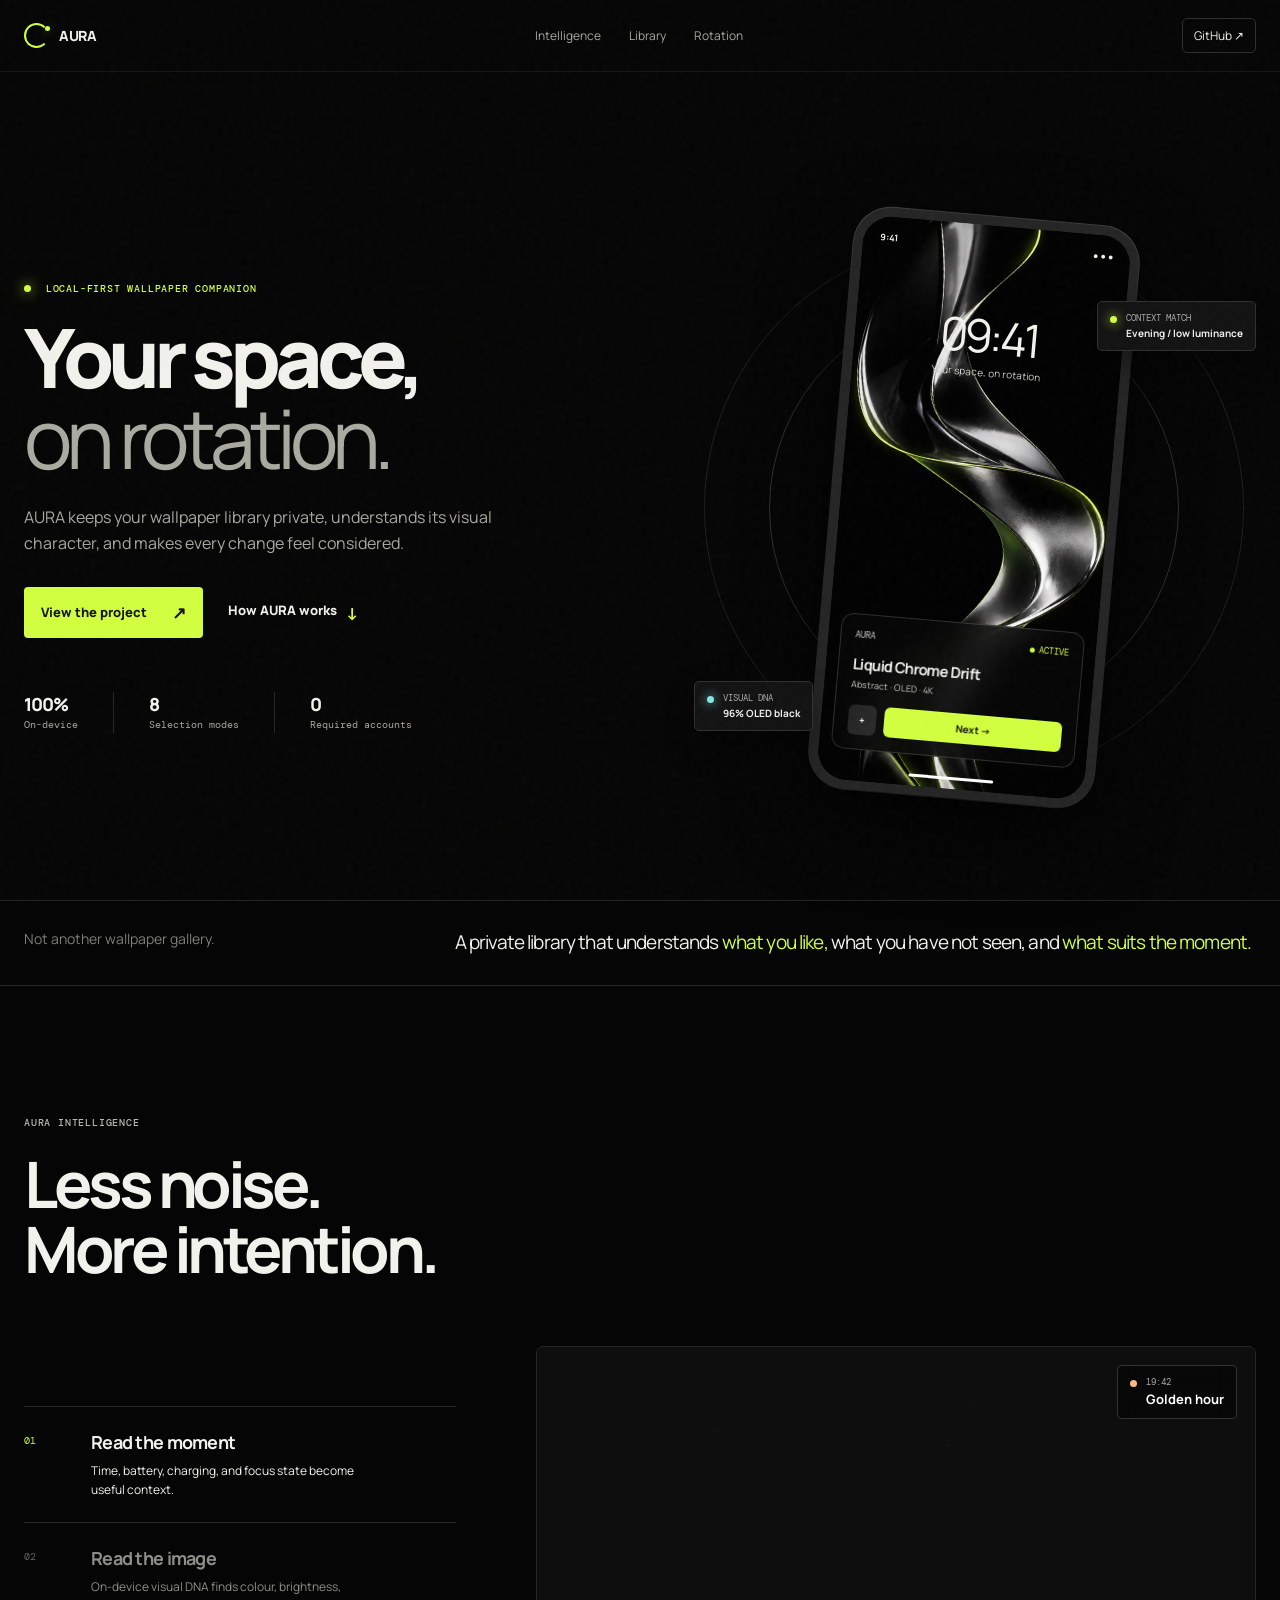
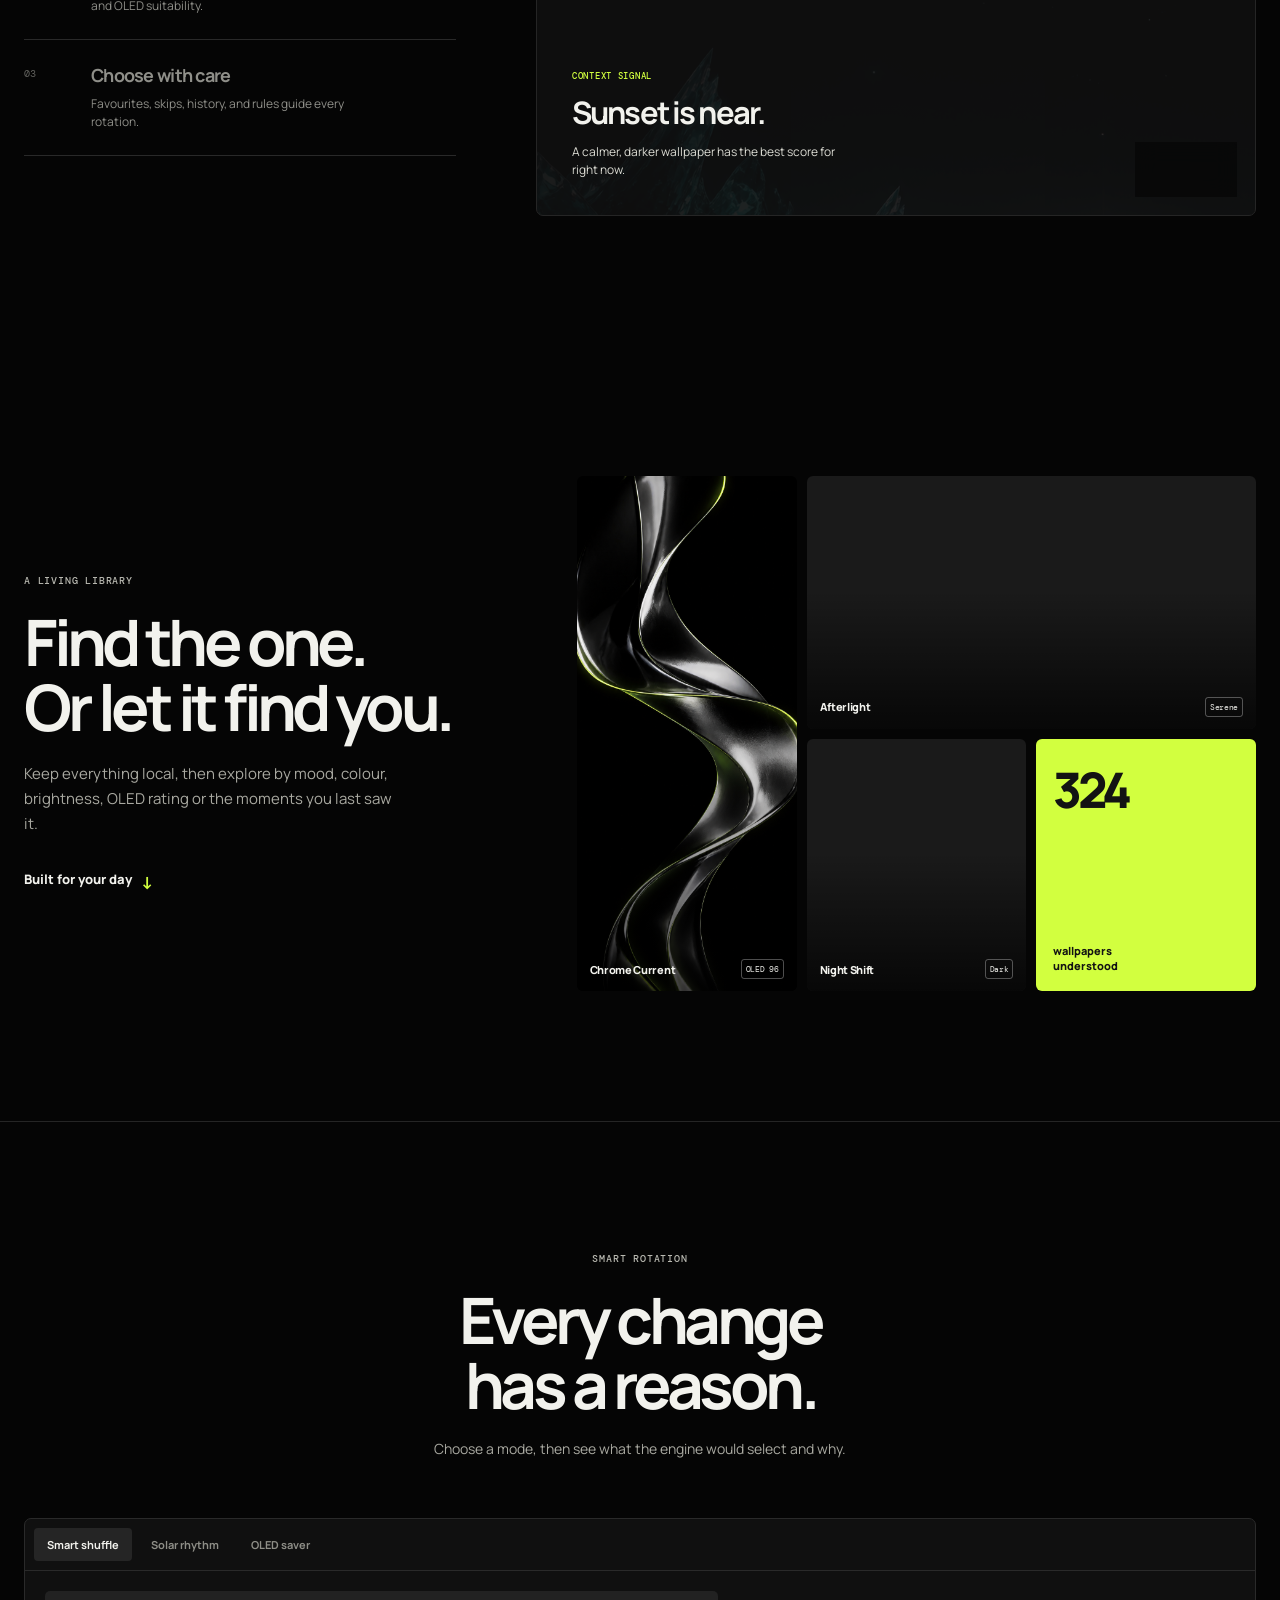
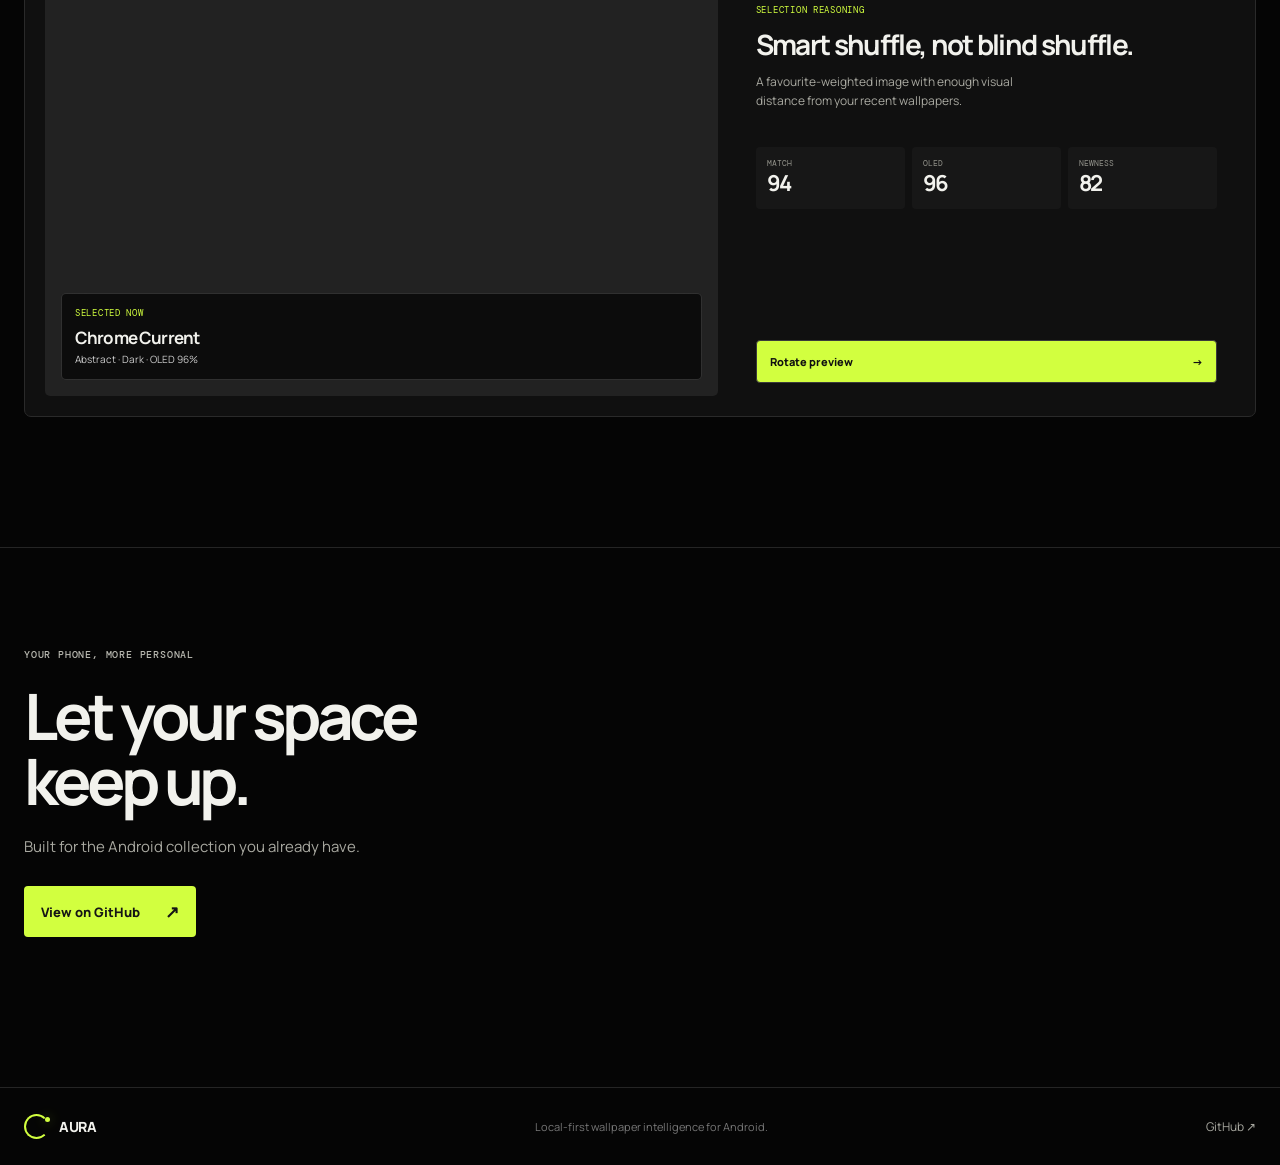
==== commit deadc6b4: "docs: introduce Aura product documentation and website" ====
--- a/website/index.html
+++ b/website/index.html
@@ -4,8 +4,8 @@
   <meta charset="UTF-8">
   <meta name="viewport" content="width=device-width, initial-scale=1.0">
   <meta name="theme-color" content="#050505">
-  <meta name="description" content="Wallpaper Engine is a local-first Android wallpaper library that learns what looks right, then changes it at the right moment.">
-  <title>Wallpaper Engine | Your library, in motion</title>
+  <meta name="description" content="AURA is a private, local-first Android wallpaper companion for an image-led library and intelligent rotation.">
+  <title>AURA | Your space, on rotation</title>
   <link rel="preconnect" href="https://fonts.googleapis.com">
   <link rel="preconnect" href="https://fonts.gstatic.com" crossorigin>
   <link href="https://fonts.googleapis.com/css2?family=DM+Mono:wght@400;500&family=Manrope:wght@400;500;600;700;800&display=swap" rel="stylesheet">
@@ -14,31 +14,31 @@
 <body>
   <div class="noise" aria-hidden="true"></div>
   <header class="nav" id="top">
-    <a class="brand" href="#top" aria-label="Wallpaper Engine home"><span class="brand-mark">W</span><span>Wallpaper Engine</span></a>
-    <nav aria-label="Primary navigation"><a href="#engine">How it works</a><a href="#library">Library</a><a href="#automation">Automation</a></nav>
+    <a class="brand" href="#top" aria-label="AURA home"><span class="brand-mark aura-mark" aria-hidden="true"></span><span>AURA</span></a>
+    <nav aria-label="Primary navigation"><a href="#engine">Intelligence</a><a href="#library">Library</a><a href="#automation">Rotation</a></nav>
     <a class="github-link" href="https://github.com/akshar2324/Wallpaper_Engine" target="_blank" rel="noreferrer">GitHub <span aria-hidden="true">↗</span></a>
   </header>
   <main>
     <section class="hero">
       <div class="hero-copy reveal">
-        <p class="eyebrow"><span></span> Local-first Android wallpaper engine</p>
-        <h1>Your wallpaper library,<br><em>in motion.</em></h1>
-        <p class="lede">It understands your collection, learns your taste, and finds the right image for the moment. All on your device.</p>
-        <div class="hero-actions"><a class="button button-primary" href="https://github.com/akshar2324/Wallpaper_Engine" target="_blank" rel="noreferrer">Explore the project <span>↗</span></a><a class="text-link" href="#engine">See it think <span>↓</span></a></div>
-        <dl class="hero-stats"><div><dt>100%</dt><dd>On-device</dd></div><div><dt>8</dt><dd>Rotation modes</dd></div><div><dt>0</dt><dd>Cloud accounts</dd></div></dl>
+        <p class="eyebrow"><span></span> Local-first wallpaper companion</p>
+        <h1>Your space,<br><em>on rotation.</em></h1>
+        <p class="lede">AURA keeps your wallpaper library private, understands its visual character, and makes every change feel considered.</p>
+        <div class="hero-actions"><a class="button button-primary" href="https://github.com/akshar2324/Wallpaper_Engine" target="_blank" rel="noreferrer">View the project <span>↗</span></a><a class="text-link" href="#engine">How AURA works <span>↓</span></a></div>
+        <dl class="hero-stats"><div><dt>100%</dt><dd>On-device</dd></div><div><dt>8</dt><dd>Selection modes</dd></div><div><dt>0</dt><dd>Required accounts</dd></div></dl>
       </div>
       <div class="hero-visual reveal">
         <div class="orbit orbit-one"></div><div class="orbit orbit-two"></div>
-        <div class="phone hero-phone"><div class="phone-screen wallpaper-a"><video class="hero-motion" muted playsinline preload="metadata" poster="assets/chrome-ribbon-wallpaper.png"><source src="assets/hero-motion.mp4" type="video/mp4"></video><div class="phone-status"><span>9:41</span><span>● ● ●</span></div><div class="lock-time">09:41</div><div class="lock-date">Wednesday, August 26</div><div class="now-playing"><div class="now-playing-top"><span>Wallpaper Engine</span><span class="live-dot">Live</span></div><strong id="heroTitle">Chrome Current</strong><small id="heroMeta">Dark · Abstract · OLED 96%</small><div class="player-actions"><button id="heroFavorite" aria-label="Toggle favorite">+</button><button id="heroNext" aria-label="Show next wallpaper">Next <span>→</span></button></div></div><div class="gesture"></div></div></div>
+        <div class="phone hero-phone"><div class="phone-screen wallpaper-a"><video class="hero-motion" muted playsinline preload="metadata" poster="assets/chrome-ribbon-wallpaper.png"><source src="assets/hero-motion.mp4" type="video/mp4"></video><div class="phone-status"><span>9:41</span><span>● ● ●</span></div><div class="lock-time">09:41</div><div class="lock-date">Your space, on rotation</div><div class="now-playing"><div class="now-playing-top"><span>AURA</span><span class="live-dot">Active</span></div><strong id="heroTitle">Liquid Chrome Drift</strong><small id="heroMeta">Abstract · OLED · 4K</small><div class="player-actions"><button id="heroFavorite" aria-label="Toggle favorite">+</button><button id="heroNext" aria-label="Show next wallpaper">Next <span>→</span></button></div></div><div class="gesture"></div></div></div>
         <div class="floating-note note-a"><span class="note-dot lime"></span><p>Context match<strong>Evening / low luminance</strong></p></div><div class="floating-note note-b"><span class="note-dot cyan"></span><p>Visual DNA<strong>96% OLED black</strong></p></div>
       </div>
     </section>
-    <section class="proof strip reveal"><p>Not another wallpaper gallery.</p><p>A library that notices <span>what you like,</span> what you have not seen, and <span>what suits right now.</span></p></section>
-    <section class="engine section" id="engine"><div class="section-head reveal"><p class="eyebrow">The engine</p><h2>It turns a folder<br>into a feeling.</h2></div><div class="engine-layout"><div class="engine-steps reveal"><button class="engine-step active" data-step="0"><span>01</span><div><strong>Read the room</strong><p>Time, battery, charging and focus state become useful context.</p></div></button><button class="engine-step" data-step="1"><span>02</span><div><strong>Read the image</strong><p>On-device visual DNA finds colour, brightness and OLED suitability.</p></div></button><button class="engine-step" data-step="2"><span>03</span><div><strong>Choose with intent</strong><p>Your favourites, skips, history and rules shape every rotation.</p></div></button></div><div class="engine-stage reveal"><video class="section-motion" autoplay loop muted playsinline preload="metadata"><source src="assets/motion-engine.mp4" type="video/mp4"></video><div class="engine-wall" id="engineWall"></div><div class="engine-overlay"><p id="engineKicker">Context signal</p><h3 id="engineTitle">Sunset is near.</h3><p id="engineBody">A calmer, darker wallpaper has the best score for right now.</p></div><div class="signal signal-time"><span></span><p>19:42<strong>Golden hour</strong></p></div><div class="signal signal-score"><p>Selection score<strong id="engineScore">9.42</strong></p></div></div></div></section>
+    <section class="proof strip reveal"><p>Not another wallpaper gallery.</p><p>A private library that understands <span>what you like,</span> what you have not seen, and <span>what suits the moment.</span></p></section>
+    <section class="engine section" id="engine"><div class="section-head reveal"><p class="eyebrow">AURA intelligence</p><h2>Less noise.<br>More intention.</h2></div><div class="engine-layout"><div class="engine-steps reveal"><button class="engine-step active" data-step="0"><span>01</span><div><strong>Read the moment</strong><p>Time, battery, charging, and focus state become useful context.</p></div></button><button class="engine-step" data-step="1"><span>02</span><div><strong>Read the image</strong><p>On-device visual DNA finds colour, brightness, and OLED suitability.</p></div></button><button class="engine-step" data-step="2"><span>03</span><div><strong>Choose with care</strong><p>Favourites, skips, history, and rules guide every rotation.</p></div></button></div><div class="engine-stage reveal"><video class="section-motion" autoplay loop muted playsinline preload="metadata"><source src="assets/motion-engine.mp4" type="video/mp4"></video><div class="engine-wall" id="engineWall"></div><div class="engine-overlay"><p id="engineKicker">Context signal</p><h3 id="engineTitle">Sunset is near.</h3><p id="engineBody">A calmer, darker wallpaper has the best score for right now.</p></div><div class="signal signal-time"><span></span><p>19:42<strong>Golden hour</strong></p></div><div class="signal signal-score"><p>Selection score<strong id="engineScore">9.42</strong></p></div></div></div></section>
     <section class="library section" id="library"><div class="library-copy reveal"><p class="eyebrow">A living library</p><h2>Find the one.<br>Or let it find you.</h2><p>Keep everything local, then explore by mood, colour, brightness, OLED rating or the moments you last saw it.</p><a class="text-link" href="#automation">Built for your day <span>↓</span></a></div><div class="wall-grid reveal"><figure class="wall-card wall-one"><img src="assets/chrome-ribbon-wallpaper.png" alt="Abstract chrome ribbon wallpaper"><figcaption><span>Chrome Current</span><small>OLED 96</small></figcaption></figure><figure class="wall-card wall-two"><video class="card-motion" autoplay loop muted playsinline preload="metadata"><source src="assets/motion-library.mp4" type="video/mp4"></video><figcaption><span>Afterlight</span><small>Serene</small></figcaption></figure><figure class="wall-card wall-three"><video class="card-motion" autoplay loop muted playsinline preload="metadata"><source src="assets/motion-rotation.mp4" type="video/mp4"></video><figcaption><span>Night Shift</span><small>Dark</small></figcaption></figure><div class="library-chip"><span>324</span><p>wallpapers<br>understood</p></div></div></section>
     <section class="automation section" id="automation"><div class="section-head center reveal"><p class="eyebrow">Smart rotation</p><h2>Every change<br>has a reason.</h2><p>Choose a mode, then see what the engine would select and why.</p></div><div class="rotation reveal"><div class="rotation-tabs" role="tablist" aria-label="Rotation modes"><button class="rotation-tab active" data-mode="SMART">Smart shuffle</button><button class="rotation-tab" data-mode="SOLAR">Solar rhythm</button><button class="rotation-tab" data-mode="OLED">OLED saver</button></div><div class="rotation-content"><div class="rotation-preview"><video class="rotation-motion" autoplay loop muted playsinline preload="metadata"><source src="assets/motion-rotation.mp4" type="video/mp4"></video><img id="rotationImage" src="assets/chrome-ribbon-wallpaper.png" alt="Selected wallpaper preview"><div class="selected-label"><span>Selected now</span><strong id="rotationTitle">Chrome Current</strong><small id="rotationTags">Abstract · Dark · OLED 96%</small></div></div><div class="reasoning"><p class="console-label">Selection reasoning</p><h3 id="reasoningTitle">Smart shuffle, not blind shuffle.</h3><p id="reasoningBody">A favourite-weighted image with enough visual distance from your recent wallpapers.</p><div class="score-grid"><div><span>Match</span><strong id="matchScore">94</strong></div><div><span>OLED</span><strong id="oledScore">96</strong></div><div><span>Newness</span><strong id="newnessScore">82</strong></div></div><button class="rotate-button" id="rotateButton">Rotate preview <span>→</span></button></div></div></div></section>
-    <section class="closing section reveal"><p class="eyebrow">Your phone, more personal</p><h2>Let the background<br>keep up.</h2><p>Built for the Android collection you already have.</p><a class="button button-primary" href="https://github.com/akshar2324/Wallpaper_Engine" target="_blank" rel="noreferrer">View on GitHub <span>↗</span></a></section>
+    <section class="closing section reveal"><p class="eyebrow">Your phone, more personal</p><h2>Let your space<br>keep up.</h2><p>Built for the Android collection you already have.</p><a class="button button-primary" href="https://github.com/akshar2324/Wallpaper_Engine" target="_blank" rel="noreferrer">View on GitHub <span>↗</span></a></section>
   </main>
-  <footer><a class="brand" href="#top"><span class="brand-mark">W</span><span>Wallpaper Engine</span></a><p>Local-first wallpaper automation for Android.</p><a href="https://github.com/akshar2324/Wallpaper_Engine" target="_blank" rel="noreferrer">GitHub ↗</a></footer>
+  <footer><a class="brand" href="#top"><span class="brand-mark aura-mark" aria-hidden="true"></span><span>AURA</span></a><p>Local-first wallpaper intelligence for Android.</p><a href="https://github.com/akshar2324/Wallpaper_Engine" target="_blank" rel="noreferrer">GitHub ↗</a></footer>
   <script src="app.js"></script>
 </body></html>
--- a/website/styles.css
+++ b/website/styles.css
@@ -2,3 +2,4 @@
 @media(max-width:800px){.hero{padding-top:34px;gap:17px}.hero-visual{height:350px}.phone{width:178px;padding:6px;border-radius:25px}.phone-screen{height:350px;border-radius:19px}.phone-status{padding:9px 11px;font-size:6px}.lock-time{font-size:30px;margin-top:25px}.lock-date{font-size:7px}.now-playing{left:7px;right:7px;bottom:20px;padding:8px}.now-playing-top{font-size:7px;margin-bottom:9px}.now-playing strong{font-size:10px}.now-playing small{font-size:6px}.player-actions{margin-top:8px}.player-actions button{font-size:7px;padding:5px 7px}.gesture{width:65px;left:calc(50% - 32px);bottom:6px}.orbit{width:245px;height:245px}.orbit-two{width:330px;height:330px}.note-a{top:25px}.note-b{bottom:13px}.floating-note{padding:6px 7px}.floating-note p{font-size:6px}.floating-note strong{font-size:7px}.lede{margin-bottom:20px}}
 .hero-motion{position:absolute;inset:0;width:100%;height:100%;object-fit:cover;z-index:0}.phone-status,.lock-time,.lock-date{position:relative;z-index:1}.now-playing,.gesture{z-index:1}
 .section-motion,.card-motion,.rotation-motion{position:absolute;inset:0;width:100%;height:100%;object-fit:cover;z-index:0}.engine-stage .engine-wall{opacity:.16;z-index:1}.engine-overlay,.signal{z-index:2}.rotation-preview>#rotationImage{display:none}.rotation-preview .selected-label{z-index:2}.card-motion{transition:transform .7s}.wall-card:hover .card-motion{transform:scale(1.05)}@media (prefers-reduced-motion:reduce){.section-motion,.card-motion,.rotation-motion{display:none}.engine-stage .engine-wall{opacity:1}.rotation-preview>#rotationImage{display:block}}
+.aura-mark{position:relative;background:transparent;border:2px solid var(--g);border-right-color:transparent}.aura-mark:after{content:'';position:absolute;right:-3px;top:1px;width:5px;height:5px;background:var(--g);border-radius:50%;box-shadow:0 0 12px rgba(210,255,63,.42)}
